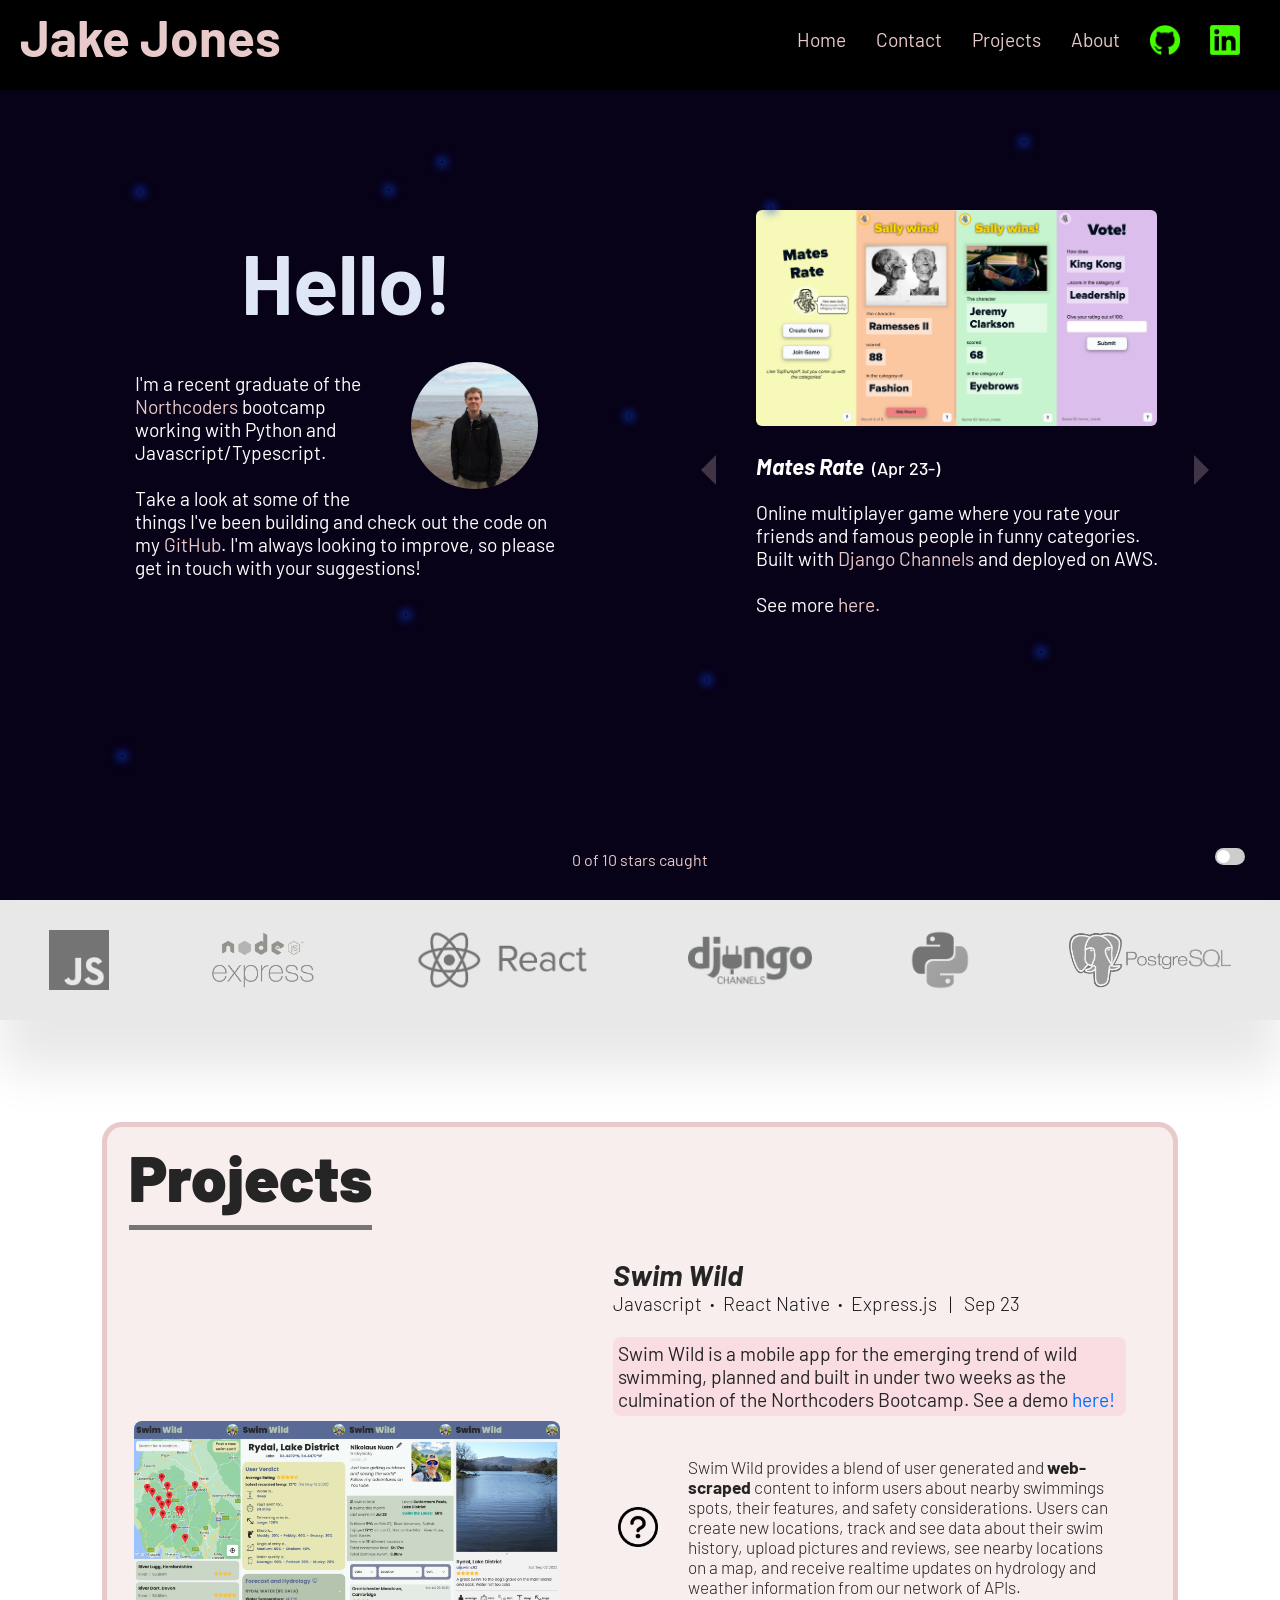
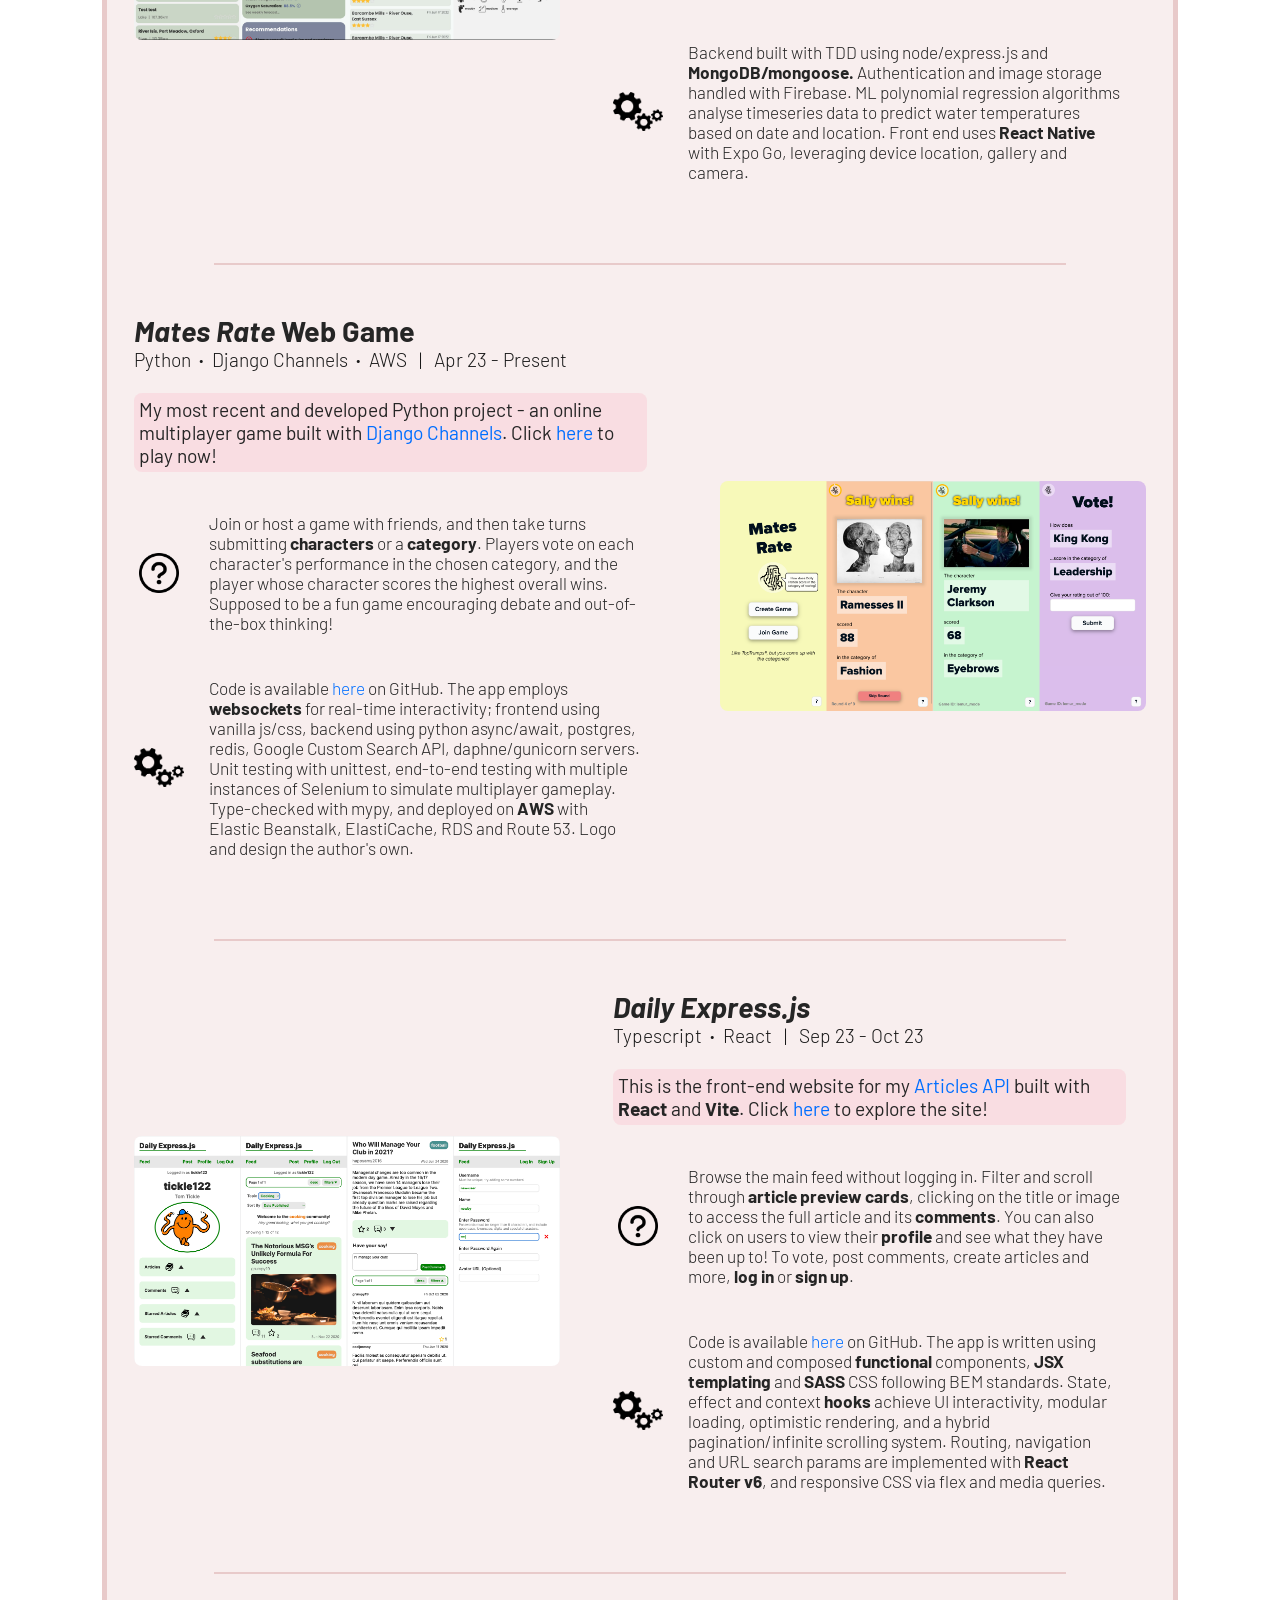
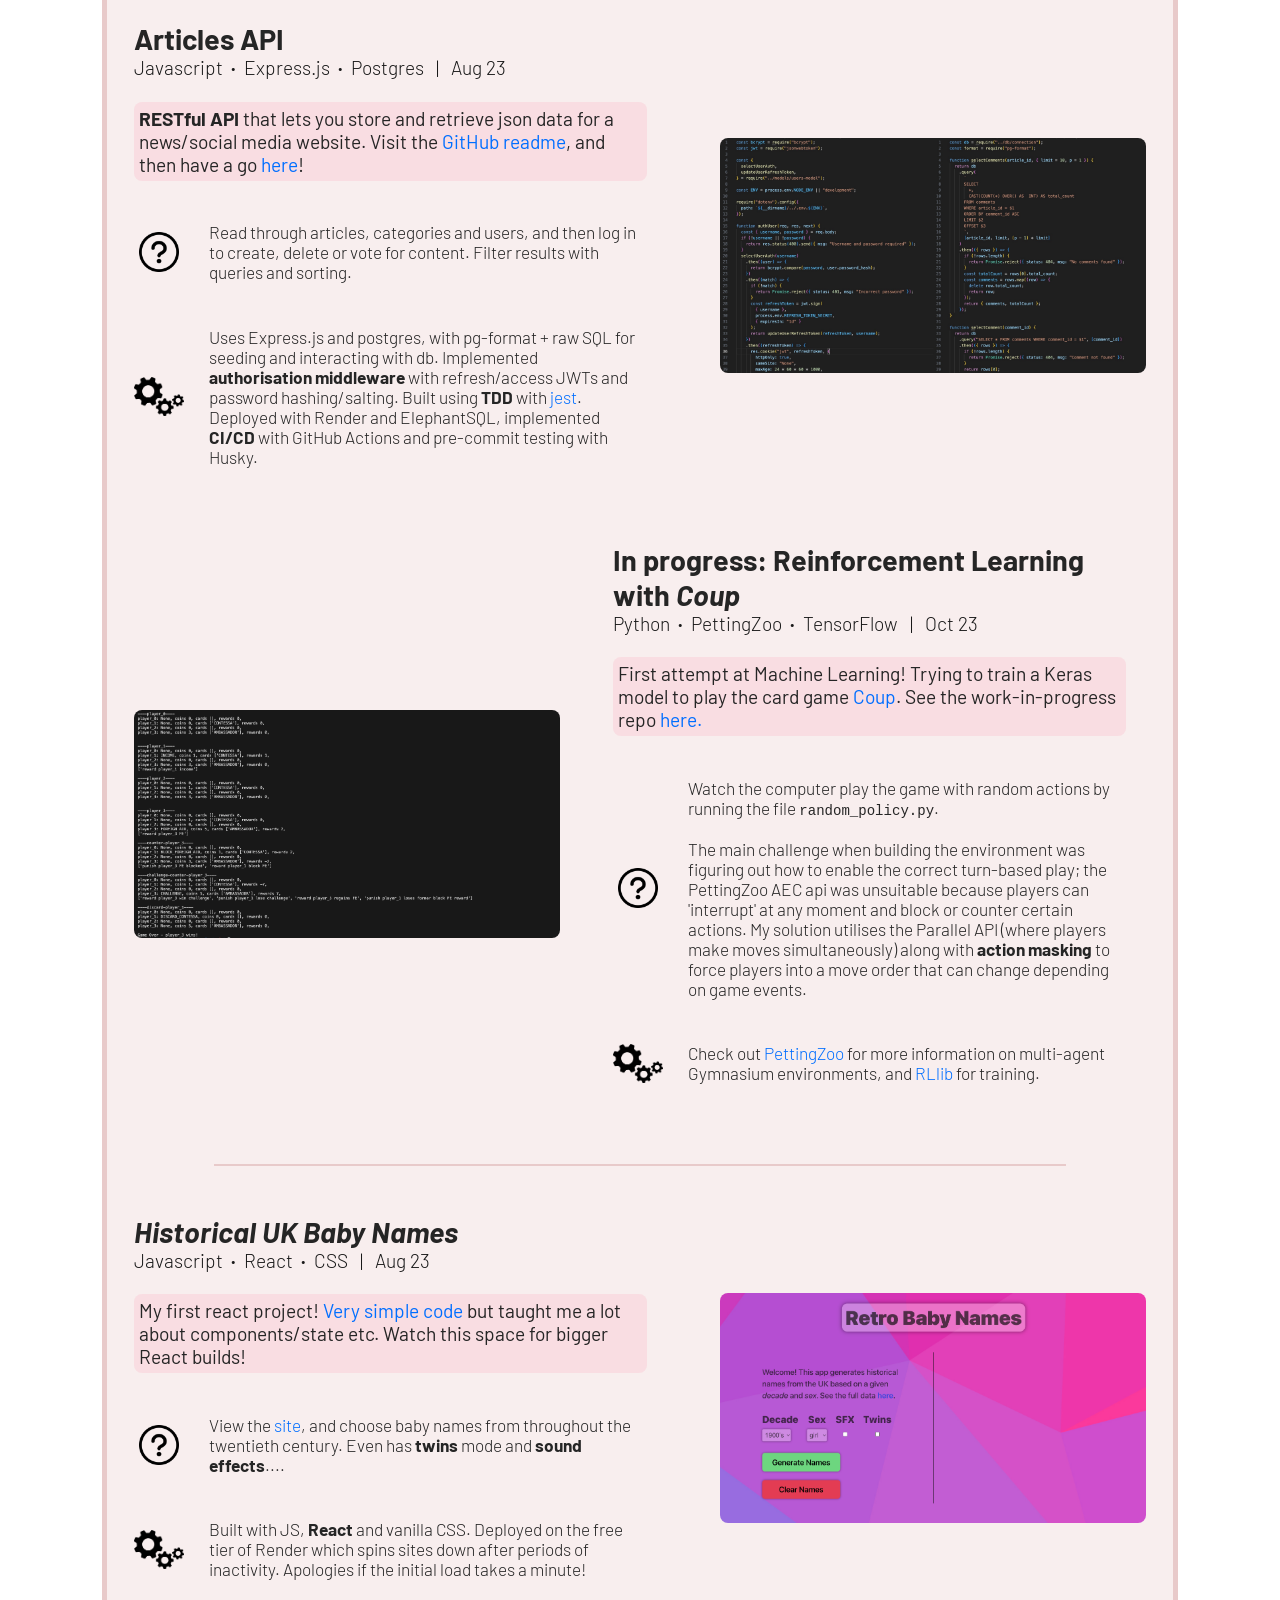
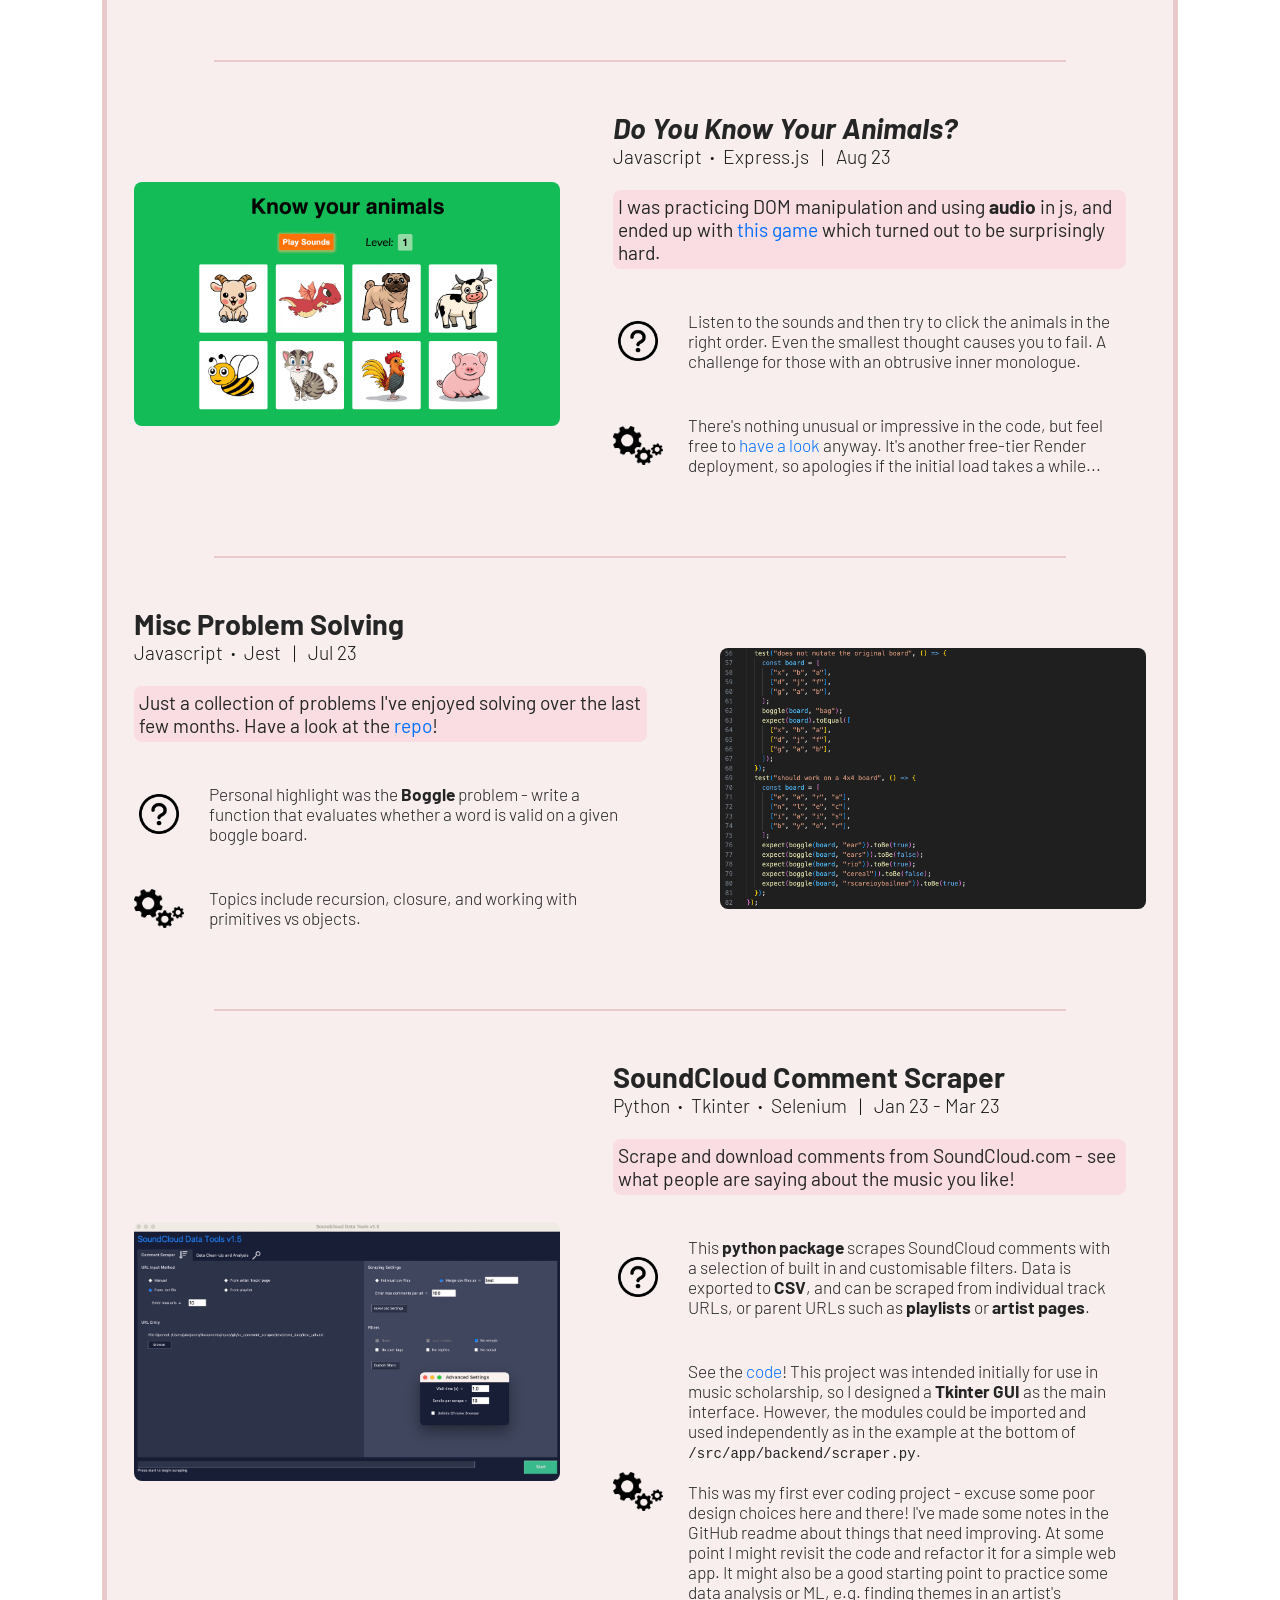
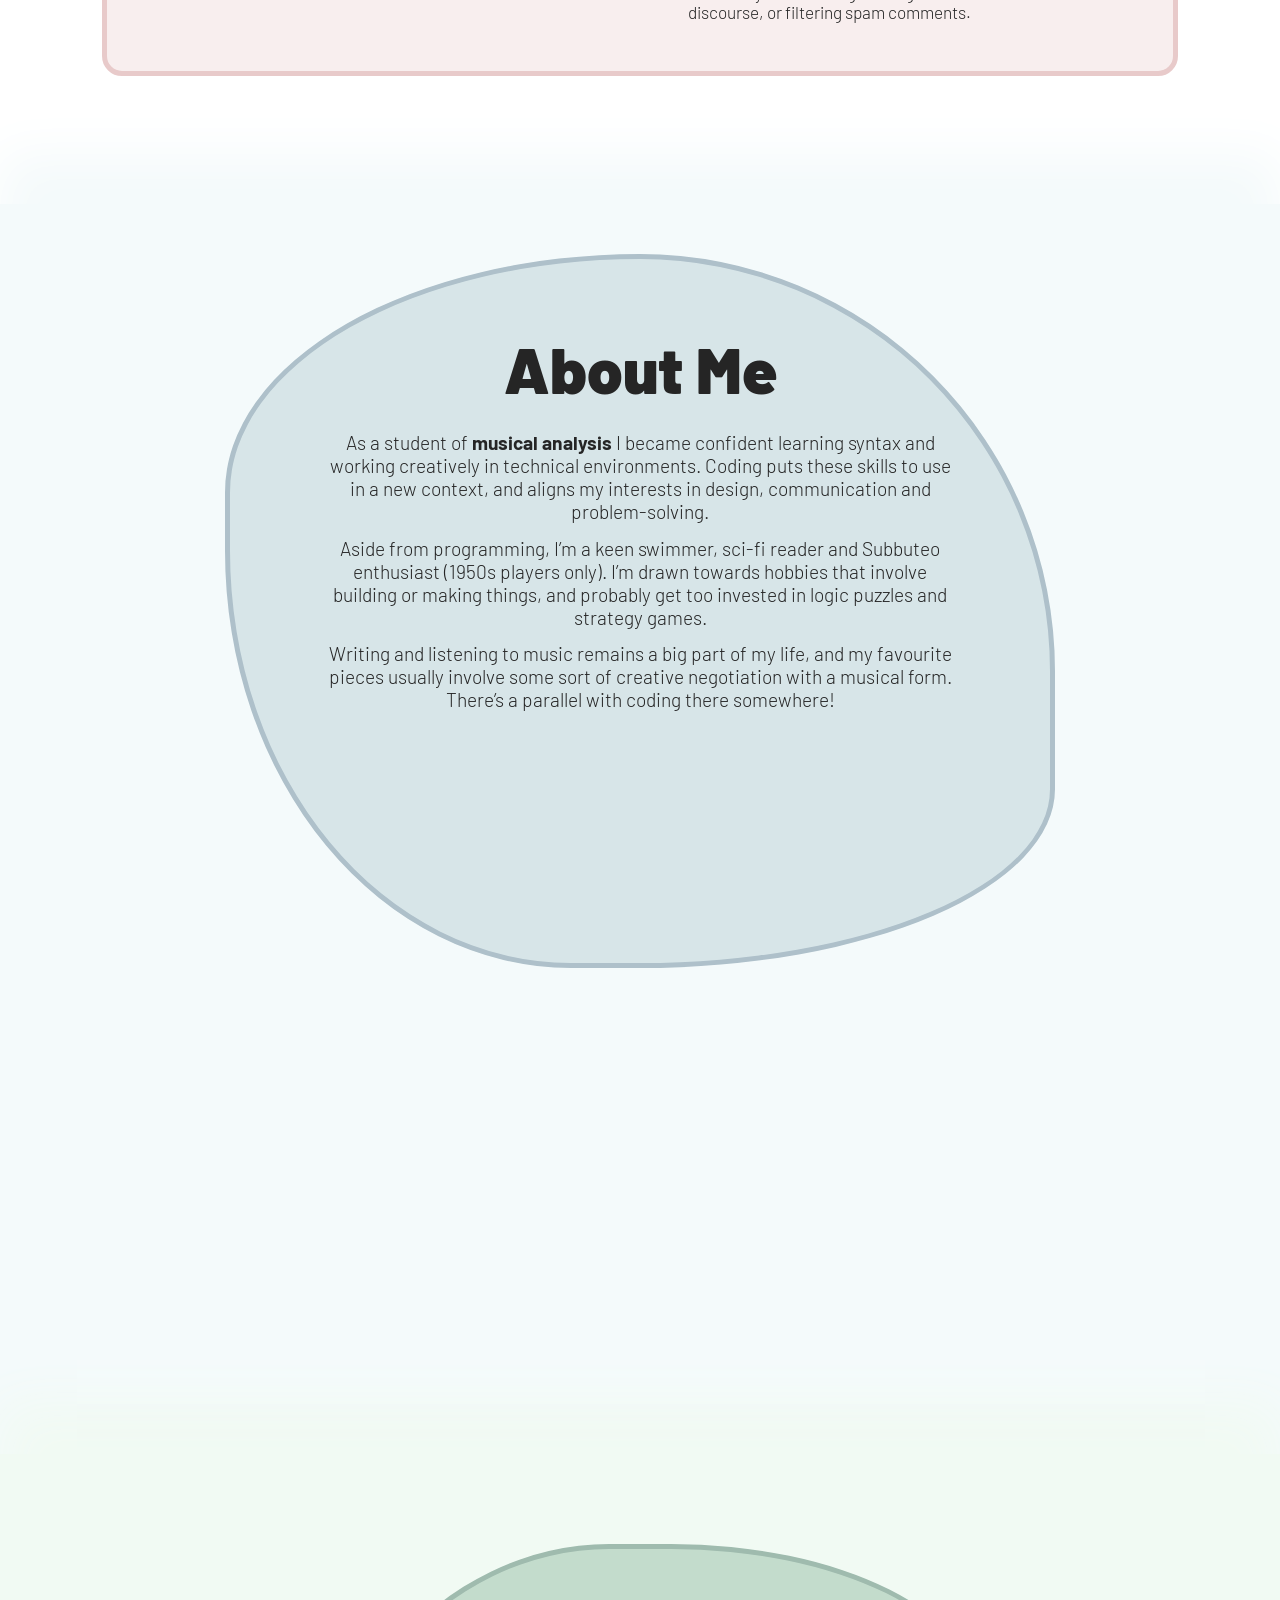
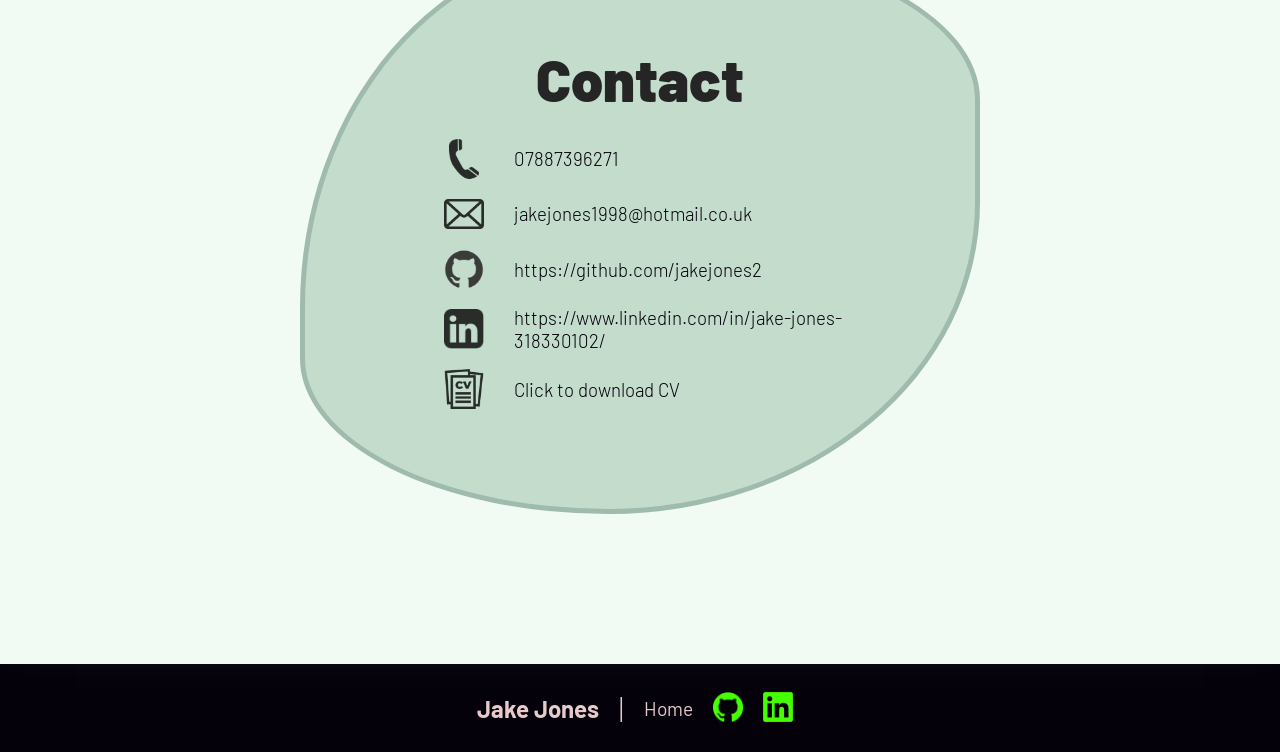
==== index.html @ ae8e79ec "add TDD to swim wild description" ====
<!DOCTYPE html>
    <html lang="en">
    <head>
        <meta charset="UTF-8">
        <meta http-equiv="X-UA-Compatible" content="IE=edge">
        <meta name="viewport" content="width=device-width, initial-scale=1.0">
        <link rel="stylesheet" href="style.css">
        <script src="https://ajax.googleapis.com/ajax/libs/jquery/3.6.4/jquery.min.js" defer></script>
        <script src="./index.js" defer></script>
        <title>Jake Jones Developer</title>
    </head>
    <body id="top">
        <header>
            <h1>Jake Jones</h1>
            <div class="nav">
                <a href='#top' class="nav-button">Home</a>
                <a href='#contact' class="nav-button">Contact</a>
                <a href='#projects' class="nav-button">Projects</a>
                <a href='#about-me' class="nav-button">About</a>
                <a href="https://github.com/jakejones2"><img id='github-link' class="small-logo" src="./media/logos/github.png"></a>
                <a href="https://www.linkedin.com/in/jake-jones-318330102/"><img id='github-link' class="small-logo" src="./media/logos/linkedin.png"></a>
            </div>
        </header>
        <main>
            <div class="star" id="star1"></div>
            <div class="star" id="star2"></div>
            <div class="star" id="star3"></div>
            <div class="star" id="star4"></div>
            <div class="star" id="star5"></div>
            <div class="star" id="star6"></div>
            <div class="star" id="star7"></div>
            <div class="star" id="star8"></div>
            <div class="star" id="star9"></div>
            <div class="star" id="star10"></div>
            <div id="home">
                <section id="mini-bio">
                    <h2 id="welcome">Hello!</h2>
                    <img id="profile-pic" src="./media/pp1.jpeg">
                    <p id="intro">I'm a recent graduate of the <a href="https://northcoders.com/">Northcoders</a> bootcamp working with Python and Javascript/Typescript.<br><br><span class="extra-intro">Take a look at some of the things I've been building and check out the code on my <a href="https://github.com/jakejones2">GitHub</a>. I'm always looking to improve, so please get in touch with your suggestions!</span></p></section>
                <div id="previous"></div>
                <section id="portfolio">
                    <article id='mates-rate-proj-mini' class="project-mini">
                        <img class="project-img-mini" src="./media/matesrate.png">
                        <div class="project-mini-info">
                            <h3 class="project-title-mini"><i>Mates Rate</i><span class="date">&nbsp; (Apr 23-)</span></h3>
                            <p class="project-mini-description">Online multiplayer game where you rate your friends and famous people in funny categories. <span class="extra">Built with <a href="https://channels.readthedocs.io/en/latest/">Django Channels</a> and deployed on AWS.<br><br></span> See more <a href="#mates-rate-proj">here.</a></p> 
                        </div>
                    </article>
                    <article id='swim-wild-proj-mini' class="project-mini">
                        <img class="project-img-mini" src="./media/swim-wild.png">
                        <div class="project-mini-info">
                            <h3 class="project-title-mini"><i>Swim Wild</i><span class="date">&nbsp; (Sep 23)</span></h3>
                            <p class="project-mini-description">Mobile app for tracking and gathering data on user-generated outdoor swimming spots.<span class="extra"> Built with React Native and node/express.js.<br><br></span> See more <a href="#swim-wild-proj">here.</a></p> 
                        </div>
                    </article>
                    <article id='daily-express-proj-mini' class="project-mini">
                        <img class="project-img-mini" src="./media/daily-express.png">
                        <div class="project-mini-info">
                            <h3 class="project-title-mini"><i>Daily Express.js</i><span class="date">&nbsp; (Sep 23)</span></h3>
                            <p class="project-mini-description">News/social media React app - the front end to my <b>Articles API</b>.<span class="extra"> UX features include infinite scrolling, optimistic rendering, url routing.<br><br></span> See more<a href="#daily-express-proj"> here.</a></p> 
                        </div>
                    </article>
                    <article id='articles-api-proj-mini' class="project-mini">
                        <img class="project-img-mini" src="./media/articles-api.jpeg">
                        <div class="project-mini-info">
                            <h3 class="project-title-mini">Articles API <span class="date">&nbsp; (Aug 23)</span></h3>
                            <p class="project-mini-description">RESTful API for a news/social media website built with Express.js. <span class="extra">Features include pagination, querying and custom JWT authentication.<br><br></span> See more <a href="#articles-api-proj">here.</a></p>
                        </div>
                    </article>
                    <article id='sc-scraper-proj-mini' class="project-mini">
                        <img class="project-img-mini" src="./media/sc_scraper.jpeg">
                        <div class="project-mini-info">
                            <h3 class="project-title-mini">SoundCloud Comment Scraper GUI<span class="date">&nbsp; (Dec 23 - March 23)</span></h3></h3>
                            <p class="project-mini-description">Python Tkinter GUI for scraping SoundCloud comments. <span class='extra'><br><br></span> See more <a href="#sc-scraper-proj">here.</a></p>
                        </div>
                    </article>
                </section>
                <div id="next"></div>
            </div>
            <div id="game-text"><span id="stars-caught">0</span> of 10 stars caught <span id="winner">🏆</span>
                <span id="game-hint"><br>Regret not going for the outer ones first?</span>
            </div>
            <label class="switch">
                <input id="stars-off" type="checkbox">
                <span class="slider"></span>
            </label>
            <div id="links-banner">
                <img class="banner-logo del3" src="./media/logos/js.png">
                <img class="banner-logo del4" src="./media/logos/express.png">
                <img class="banner-logo" src="./media/logos/react.png">
                <img class="banner-logo" src="./media/logos/channels.png">
                <img class="banner-logo del2" src="./media/logos/python.png">
                <img class="banner-logo del" src="./media/logos/postgres.png">
            </div>
            <section id="projects">
                <div class="section-container" id="projects-container">
                    <h2 class="section-title" id="projects-title">Projects</h2>
                    <article id="swim-wild-proj" class="project">
                        <img class="project-img" src="./media/swim-wild.png">
                        <div class="project-info" id="swil-wild-proj-info">
                            <h2 class="project-title"><i>Swim Wild</i></h2>
                            <h3 class="project-subtitle">Javascript <b>&nbsp;·&nbsp;</b> React Native <b>&nbsp;·&nbsp;</b> Express.js &nbsp;&nbsp;|&nbsp;&nbsp; Sep 23</h3>
                            <p class="project-para headline">Swim Wild is a mobile app for the emerging trend of wild swimming, planned and built in under two weeks as the culmination of the Northcoders Bootcamp. See a demo <a class='project-anchor' href="https://youtu.be/Ijmxn4ugKPQ">here!</a></p>
                            <div class="project-description">
                                <img src="./media/logos/question.png" class="question-logo">
                                <p class="project-para info">Swim Wild provides a blend of user generated and <b>web-scraped</b> content to inform users about nearby swimmings spots, their features, and safety considerations. Users can create new locations, track and see data about their swim history, upload pictures and reviews, see nearby locations on a map, and receive realtime updates on hydrology and weather information from our network of APIs.</p>
                            </div>
                            <div class="project-tech">
                                <img class="cogs-logo" src="./media/logos/cogs.png">
                                <p class="project-para info">Backend built with TDD using node/express.js and <b>MongoDB/mongoose.</b> Authentication and image storage handled with Firebase. ML polynomial regression algorithms analyse timeseries data to predict water temperatures based on date and location. Front end uses <b>React Native</b> with Expo Go, leveraging device location, gallery and camera.</p>
                            </div>
                        </div>
                    </article>
                    <div class="divider"></div>
                    <article id="mates-rate-proj" class="project">
                        <div class="project-info" id="mates-rate-proj-info">
                            <h2 class="project-title"><i>Mates Rate</i> Web Game</h2>
                            <h3 class="project-subtitle">Python <b>&nbsp;·&nbsp;</b> Django Channels <b>&nbsp;·&nbsp;</b> AWS &nbsp;&nbsp;|&nbsp;&nbsp; Apr 23 - Present</h3>
                            <p class="project-para headline">My most recent and developed Python project - an online multiplayer game built with <a class='project-anchor' href="https://channels.readthedocs.io/en/latest/">Django Channels</a>. Click <a class='project-anchor' href="https://matesrate.net">here</a> to play now!</p>
                            <div class="project-description">
                                <img src="./media/logos/question.png" class="question-logo">
                                <p class="project-para info">Join or host a game with friends, and then take turns submitting <b>characters</b> or a <b>category</b>. Players vote on each character's performance in the chosen category, and the player whose character scores the highest overall wins. Supposed to be a fun game encouraging debate and out-of-the-box thinking!</p>
                            </div>
                            <div class="project-tech">
                                <img class="cogs-logo" src="./media/logos/cogs.png">
                                <p class="project-para info">Code is available <a class='project-anchor' href="https://github.com/jakejones2/mates-rate">here</a> on GitHub. The app employs <b>websockets</b> for real-time interactivity; frontend using vanilla js/css, backend using python async/await, postgres, redis, Google Custom Search API, daphne/gunicorn servers. Unit testing with unittest, end-to-end testing with multiple instances of Selenium to simulate multiplayer gameplay. Type-checked with mypy, and deployed on <b>AWS</b> with Elastic Beanstalk, ElastiCache, RDS and Route 53. Logo and design the author's own.</p>
                            </div>
                        </div>
                        <img class="project-img" src="./media/matesrate.png">
                    </article>
                    <div class="divider"></div>
                    <article id="daily-express-proj" class="project">
                        <img class="project-img" src="./media/daily-express.png">
                        <div class="project-info" id="daily-express-proj-info">
                            <h2 class="project-title"><i>Daily Express.js</i></h2>
                            <h3 class="project-subtitle">Typescript <b>&nbsp;·&nbsp;</b> React &nbsp;&nbsp;|&nbsp;&nbsp; Sep 23 - Oct 23</h3>
                            <p class="project-para headline">This is the front-end website for my <a class="project-anchor" href="#articles-api-proj">Articles API</a> built with <b>React</b> and <b>Vite</b>.</a> Click <a class='project-anchor' href="https://nc-news-68e5d5.netlify.app/">here</a> to explore the site!</p>
                            <div class="project-description">
                                <img src="./media/logos/question.png" class="question-logo">
                                <p class="project-para info">Browse the main feed without logging in. Filter and scroll through <b>article preview cards</b>, clicking on the title or image to access the full article and its <b>comments</b>. You can also click on users to view their <b>profile</b> and see what they have been up to! To vote, post comments, create articles and more, <b>log in</b> or <b>sign up</b>.</p>
                            </div>
                            <div class="project-tech">
                                <img class="cogs-logo" src="./media/logos/cogs.png">
                                <p class="project-para info">Code is available <a class='project-anchor' href="https://github.com/jakejones2/nc-news-app">here</a> on GitHub. The app is written using custom and composed <b>functional</b> components, <b>JSX templating</b> and <b>SASS</b> CSS following BEM standards. State, effect and context <b>hooks</b> achieve UI interactivity, modular loading, optimistic rendering, and a hybrid pagination/infinite scrolling system. Routing, navigation and URL search params are implemented with <b>React Router v6</b>, and responsive CSS via flex and media queries.</p>
                            </div>
                        </div>
                    </article>
                    <div class="divider"></div>
                    <article id="articles-api-proj" class="project">
                        <div class="project-info" id="articles-api-proj-info">
                            <h2 class="project-title">Articles API</h2>
                            <h3 class="project-subtitle">Javascript <b>&nbsp;·&nbsp;</b> Express.js <b>&nbsp;·&nbsp;</b> Postgres &nbsp;&nbsp;|&nbsp;&nbsp; Aug 23 </h3>
                            <p class="project-para headline"><b>RESTful API</b> that lets you store and retrieve json data for a news/social media website. Visit the <a href="https://github.com/jakejones2/articles-api" class="project-anchor">GitHub readme</a>, and then have a go <a href="https://articles-api-zepx.onrender.com/api" class="project-anchor">here</a>!</p>
                            <div class="project-description">
                                <img src="./media/logos/question.png" class="question-logo">
                                <p class="project-para info">Read through articles, categories and users, and then log in to create, delete or vote for content. Filter results with queries and sorting.</p>
                            </div>
                            <div class="project-tech">
                                <img class="cogs-logo" src="./media/logos/cogs.png">
                                <p class="project-para info">Uses Express.js and postgres, with pg-format + raw SQL for seeding and interacting with db. Implemented <b>authorisation middleware</b> with refresh/access JWTs and password hashing/salting. Built using <b>TDD</b> with <a href="https://jestjs.io/docs/" class="project-anchor">jest</a>. Deployed with Render and ElephantSQL, implemented <b>CI/CD</b> with GitHub Actions and pre-commit testing with Husky.</p>
                            </div>
                        </div>
                        <img class="project-img" src="./media/articles-api.jpeg">
                    </article>
                    <article id="coup-proj" class="project">
                        <img class="project-img" src="./media/coup.png">
                        <div class="project-info" id="coup-proj-info">
                            <h2 class="project-title">In progress: Reinforcement Learning with <i>Coup</i></h2>
                            <h3 class="project-subtitle">Python <b>&nbsp;·&nbsp;</b> PettingZoo <b>&nbsp;·&nbsp;</b> TensorFlow &nbsp;&nbsp;|&nbsp;&nbsp; Oct 23 </h3>
                            <p class="project-para headline">First attempt at Machine Learning! Trying to train a Keras model to play the card game <a href="https://www.ultraboardgames.com/coup/game-rules.php" class="project-anchor">Coup</a>. See the work-in-progress repo <a href="https://github.com/jakejones2/coup-RL" class="project-anchor">here.</a></p>
                            <div class="project-description">
                                <img src="./media/logos/question.png" class="question-logo">
                                <p class="project-para info">Watch the computer play the game with random actions by running the file <code>random_policy.py</code>.<br><br> The main challenge when building the environment was figuring out how to enable the correct turn-based play; the PettingZoo AEC api was unsuitable because players can 'interrupt' at any moment and block or counter certain actions. My solution utilises the Parallel API (where players make moves simultaneously) along with <b>action masking</b> to force players into a move order that can change depending on game events.</p>
                            </div>
                            <div class="project-tech">
                                <img class="cogs-logo" src="./media/logos/cogs.png">
                                <p class="project-para info">Check out <a href="https://pettingzoo.farama.org/" class="project-anchor">PettingZoo</a> for more information on multi-agent Gymnasium environments, and <a href="https://docs.ray.io/en/latest/rllib/index.html" class="project-anchor">RLlib</a> for training.</p>
                            </div>
                        </div>
                    </article>
                    <div class="divider"></div>
                    <article id='baby-names-proj' class="project">
                        <div class="project-info" id="baby-names-proj-info">
                            <h2 class="project-title"><i>Historical UK Baby Names</i></h2>
                            <h3 class="project-subtitle">Javascript <b>&nbsp;·&nbsp;</b> React <b>&nbsp;·&nbsp;</b> CSS &nbsp;&nbsp;|&nbsp;&nbsp; Aug 23 </h3>
                            <p class="project-para headline">My first react project! <a href="https://github.com/jakejones2/name-generator" class="project-anchor">Very simple code</a> but taught me a lot about components/state etc. Watch this space for bigger React builds!</p>
                            <div class="project-description">
                                <img src="./media/logos/question.png" class="question-logo">
                                <p class="project-para info">View the <a class='project-anchor' href="https://name-generator-i5r3.onrender.com/">site</a>, and choose baby names from throughout the twentieth century. Even has <b>twins</b> mode and <b>sound effects</b>....</p>
                            </div>
                            <div class="project-tech">
                                <img class="cogs-logo" src="./media/logos/cogs.png">
                                <p class="project-para info">Built with JS, <b>React</b> and vanilla CSS. Deployed on the free tier of Render which spins sites down after periods of inactivity. Apologies if the initial load takes a minute!</p>
                            </div>
                        </div>
                        <img class="project-img" src="./media/name-generator.png">
                    </article>
                    <div class="divider"></div>
                    <article id='animals-proj' class="project">
                        <img class="project-img" src="./media/animals.png">
                        <div class="project-info" id="animals-proj-info">
                            <h2 class="project-title"><i>Do You Know Your Animals?</i></h2>
                            <h3 class="project-subtitle">Javascript <b>&nbsp;·&nbsp;</b> Express.js &nbsp;&nbsp;|&nbsp;&nbsp; Aug 23 </h3>
                            <p class="project-para headline">I was practicing DOM manipulation and using <b>audio</b> in js, and ended up with <a href="https://animal-game.onrender.com/" class="project-anchor">this game</a> which turned out to be surprisingly hard.</p>
                            <div class="project-description">
                                <img src="./media/logos/question.png" class="question-logo">
                                <p class="project-para info">Listen to the sounds and then try to click the animals in the right order. Even the smallest thought causes you to fail. A challenge for those with an obtrusive inner monologue.</p>
                            </div>
                            <div class="project-tech">
                                <img class="cogs-logo" src="./media/logos/cogs.png">
                                <p class="project-para info">There's nothing unusual or impressive in the code, but feel free to <a href="https://github.com/jakejones2/animal-game" class="project-anchor">have a look</a> anyway. It's another free-tier Render deployment, so apologies if the initial load takes a while...</p>
                            </div>
                        </div>
                    </article>
                    <div class="divider"></div>
                    <article id='problem-solving-proj' class="project">
                        <div class="project-info" id="problem-solving-proj-info">
                            <h2 class="project-title">Misc Problem Solving</h2>
                            <h3 class="project-subtitle">Javascript <b>&nbsp;·&nbsp;</b> Jest &nbsp;&nbsp;|&nbsp;&nbsp; Jul 23</h3>
                            <p class="project-para headline">Just a collection of problems I've enjoyed solving over the last few months. Have a look at the <a href="https://github.com/jakejones2/problem-solving" class="project-anchor">repo</a>!</p>
                            <div class="project-description">
                                <img src="./media/logos/question.png" class="question-logo">
                                <p class="project-para info">Personal highlight was the <b>Boggle</b> problem - write a function that evaluates whether a word is valid on a given boggle board.</p>
                            </div>
                            <div class="project-tech">
                                <img class="cogs-logo" src="./media/logos/cogs.png">
                                <p class="project-para info">Topics include recursion, closure, and working with primitives vs objects.</p>
                            </div>
                        </div>
                        <img class="project-img" src="./media/problem-solving.png">
                    </article>
                    <div class="divider"></div>
                    <article id='sc-scraper-proj' class="project">
                        <img class="project-img" src="./media/sc_scraper.jpeg">
                        <div class="project-info" id="sc-scraper-proj-info">
                            <h2 class="project-title">SoundCloud Comment Scraper</h2>
                            <h3 class="project-subtitle">Python <b>&nbsp;·&nbsp;</b> Tkinter <b>&nbsp;·&nbsp;</b> Selenium &nbsp;&nbsp;|&nbsp;&nbsp; Jan 23 - Mar 23 </h3>
                            <p class="project-para headline">Scrape and download comments from SoundCloud.com - see what people are saying about the music you like!</p>
                            <div class="project-description">
                                <img src="./media/logos/question.png" class="question-logo">
                                <p class="project-para info">This <b>python package</b> scrapes SoundCloud comments with a selection of built in and customisable filters. Data is exported to <b>CSV</b>, and can be scraped from individual track URLs, or parent URLs such as <b>playlists</b> or <b>artist pages</b>.</p>
                            </div>
                            <div class="project-tech">
                                <img class="cogs-logo" src="./media/logos/cogs.png">
                                <p class="project-para info">See the <a class='project-anchor' href="https://github.com/jakejones2/sc-comment-scraper">code</a>! This project was intended initially for use in music scholarship, so I designed a <b>Tkinter GUI</b> as the main interface. However, the modules could be imported and used independently as in the example at the bottom of <code>/src/app/backend/scraper.py</code>.<br><br>This was my first ever coding project - excuse some poor design choices here and there! I've made some notes in the GitHub readme about things that need improving. At some point I might revisit the code and refactor it for a simple web app. It might also be a good starting point to practice some data analysis or ML, e.g. finding themes in an artist's discourse, or filtering spam comments.</p>
                            </div>
                        </div>
                    </article>
                </div>
            </section>
            <section id="about-me">
                <div id="blob1">
                    <h2 class="section-title projects-title" id="about-me-title">About Me</h2>
                    <article class="about-me-content">
                        <p class="about-me-para">As a student of <b>musical analysis</b> I became confident learning syntax and working creatively in technical environments. Coding puts these skills to use in a new context, and aligns my interests in design, communication and problem-solving.</p>
                        <p class="about-me-para">Aside from programming, I’m a keen swimmer, sci-fi reader and Subbuteo enthusiast (1950s players only). I’m drawn towards hobbies that involve building or making things, and probably get too invested in logic puzzles and strategy games.</p>
                        <p class="about-me-para">Writing and listening to music remains a big part of my life, and my favourite pieces usually involve some sort of creative negotiation with a musical form. There’s a parallel with coding there somewhere!</p>
                        <iframe id="sound-cloud-player" scrolling="no" frameborder="no" allow="autoplay" src="https://w.soundcloud.com/player/?url=https%3A//api.soundcloud.com/tracks/1363004998&color=%233a4549&auto_play=false&hide_related=true&show_comments=false&show_user=true&show_reposts=false&show_teaser=false"></iframe>
                    </article>
                </div>
            </section>
            <section id="contact">
                <div id="blob2">
                    <h2 class="section-title" id="contact-title">Contact</h2>
                    <ul id="contact-list">
                        <li ><img class="contact-img" id="phone-logo" src="./media/logos/phone.png"><span class="contact">07887396271</span></li>
                        <li ><img class="contact-img" src="./media/logos/email.png"><span class="contact">jakejones1998@hotmail.co.uk</span></li>
                        <li ><img class="contact-img" src="./media/logos/github-black.png"><span class="contact">https://github.com/jakejones2</span></li>
                        <li ><img class="contact-img" src="./media/logos/linkedin-black.png"><span class="contact">https://www.linkedin.com/in/jake-jones-318330102/</span></li>
                        <a class="contact-anchor" target="_blank" href="./Jake Jones CV.pdf"><li ><img class="contact-img" src="./media/logos/cv.png"><span class="contact">Click to download CV</span></li></a>
                    </ul>       
                </div>
            </section>
        </main>
        <footer>
            <div class="nav-bottom">
                <h2 class="footer-header">Jake Jones</h2>
                <p class="vertical-bar">|</p>
                <a href='#top' class="nav-button footer-button">Home</a>
                <a href="https://github.com/jakejones2"><img class="small-logo footer-logo" src="./media/logos/github.png"></a>
                <a href="https://www.linkedin.com/in/jake-jones-318330102/"><img class="small-logo footer-logo" src="./media/logos/linkedin.png"></a>
            </div>
        </footer>
    </body>
    </html>
---- style.css ----
@import url('https://fonts.googleapis.com/css2?family=Barlow:ital,wght@0,100;0,300;0,400;0,600;0,800;0,900;1,200;1,800&display=swap');

:root {
    --pink: rgb(232, 202, 202);
    --light-pink: rgb(248, 238, 238);
    --faint-black: rgba(0, 0, 0, 0.322);
    --background-dark: rgb(8, 2, 24);
    --navy: rgb(4, 1, 10);
    --grey: rgb(218, 216, 216);
    --grey-white: rgb(232, 232, 232);
    --bright-green: rgb(69, 255, 0);
    --orange-white: rgb(251, 246, 238);
    --blue: rgb(0, 110, 255);
  }

/* reset */

html, body {
    margin: 0px;
    padding: 0px;
    box-sizing: border-box;
    font-family: 'Barlow';
    background-color: var(--navy);
    scroll-behavior:smooth;
}

h2{ 
    margin:0px;
}

a{
    text-decoration: none;
}

.example::-webkit-scrollbar {
    display: none;
  }
  
.example {
-ms-overflow-style: none;  /* IE and Edge */
scrollbar-width: none;  /* Firefox */
}

/* header */

h1 {
    margin: 0;
    margin-left: 20px;
    font-weight: 700;
    font-size: 3.2em;
    margin-top: 6px;
    z-index: 2;
}

header {
    display: flex;
    flex-flow: row wrap;
    justify-content:space-between;
    align-items: center;
    align-content: flex-start;
    height: 90px;
    margin: 0px;
    padding: 0px;
    background-color: black;
    position: relative;
    row-gap: 0px;
    color: var(--pink);
    z-index: 2;
}

.nav,
.nav-bottom {
    display: flex;
    flex-direction: row;
    justify-content: flex-start;
    align-items: center;
    margin-right: 10px;
}

.nav-button {
    height: fit-content;
    padding: 0;
    width: fit-content;
    font-family: 'Barlow';
    background-color: transparent;
    border: none;
    margin-top: 0.6em;
    font-size: 1.2em;
    margin-right: 30px;
    color: var(--pink);
}

.nav-button:hover{
    color: var(--blue);
}

.small-logo {
    margin-top: 15px;
    margin-right: 30px;
    width: 30px;
}

.small-logo:hover {
    cursor: pointer;
    filter: invert(100%);
}

@media (max-width: 1000px) {

    header {
        height: 55px;
    }

    @media (max-width:  800px) {
    
        h1 {
        font-size: 2.5em;
        margin-left: 10px;
        margin-top: 2px;
        }
        .nav-button {
            margin-top: 0px;
            font-size: 1em;
            margin-right: 10px;
            margin-left: 10px;
        }
        .small-logo {
            margin-top: 0px;
            margin-right: 10px;
            margin-left: 10px;
            width: 20px;
        }

        .nav {
            flex-flow: row nowrap;
            flex-shrink:inherit;
            overflow: scroll;
            min-width: 0;
            min-height: 0;
        }

        @media (max-width: 350px) {
            h1 {
                font-size: calc(0.5em + 10vw)
            }

            .nav-button {
                font-size: calc(0.2em + 3vw);
                margin-right: 2px;
            }

            .small-logo {
                width: 13px;
                margin-left: 10px;
                margin-right: 0px;
            }
        }
}
}

@media(orientation: portrait) {
    header {
        height: 90px;
    }
}
    
/* stars */

.star {
    position: absolute;
    height: 2px;
    width: 2px;
    border-radius: 50%;
    box-shadow: 0px 0px 10px 3px rgb(10, 64, 227);
    animation: twinkle1 3s infinite;
    z-index: 1;
}

#star1 {
    top: 15vh;
    left: 80vw;
}

#star2 {
    top: 20vh;
    left: 10vw;
}

#star3 {
    top: 22vh;
    left: 30vw;
}

#star4 {
    top: 18vh;
    left: 35vw;
}

#star5 {
    top: 23vh;
    left: 60vw;
}

#star6 {
    top: 45vh;
    left: 50vw;

}

#star7 {
    top: 73vh;
    left: 80vw;
}

#star8 {
    top: 82vh;
    left: 10vw;
}

#star9 {
    top: 69vh;
    left: 31vw;
}

#star10 {
    top: 76vh;
    left: 55vw;
}

#game-text {
    margin: auto;
    text-align: center;
    height: 50px;
    color: var(--pink);
    background-color: var(--background-dark);
}

#winner, 
#game-hint {
    display: none;
}

.switch {
    position: absolute;
    right: 35px;
    bottom: 35px;
    display: block;
    width: 30px;
    height: 17px;
  }
  
  .switch input {
    opacity: 0;
    width: 0;
    height: 0;
  }
  
  .slider {
    position: absolute;
    cursor: pointer;
    top: 0;
    left: 0;
    right: 0;
    bottom: 0;
    border-radius: 17px;
    background-color: #ccc;
    -webkit-transition: .4s;
    transition: .4s;
  }
  
  .slider:before {
    position: absolute;
    content: "";
    height: 13px;
    width: 13px;
    left: 2px;
    bottom: 2px;
    border-radius: 50%;
    background-color: white;
    -webkit-transition: .4s;
    transition: .4s;
  }
  
  input:checked + .slider {
    background-color: var(--blue);
    opacity: 50%;
  }
  
  input:focus + .slider {
    box-shadow: 0 0 1px var(--blue);
  }
  
  input:checked + .slider:before {
    -webkit-transform: translateX(13px);
    -ms-transform: translateX(13px);
    transform: translateX(13px);
  }

@media(orientation: portrait) {
    #game-text,
    #winner, 
    #game-hint,
    .star,
    .slider {
        display: none;
    }
}

/* home */
    
#home {
    display: flex;
    flex-flow: row nowrap;
    justify-content:space-around;
    height: calc(100vh - 140px);
    width: 100vw;
    background-color: var(--background-dark);
    color: white;
    align-items: center;
    gap: 0;
    min-height: 0;
    overflow: hidden;
}

#mini-bio, #portfolio {
    box-sizing: border-box;
    font-size: 1.2em;
}

#mini-bio {
    width: 48vw;
    padding: 5%;
    padding-top: 0px;
    padding-left: 10vw;
}

a {
    color: var(--pink);
}

a:hover {
    color: var(--blue);
}

#welcome {
    font-size: calc(1em + 5vw);
    margin-bottom: 30px;
    color: rgb(251, 254, 166);
    color: rgb(223, 231, 247);
    margin-top: 20px;
    text-align: center;
}

#profile-pic {
    width: 30%;
    float: right;
    border-radius: 50%;
    margin: 20px;
    margin-top: 0px;
}

#previous,
#next {
    width: 0;
    height: 0;
    border-top: 15px solid transparent;
    border-bottom: 15px solid transparent;
    opacity: 25%;
}

#previous:hover {
    border-right-color: var(--blue);
    cursor: pointer;
    opacity: 100%;
}

#previous {
    margin-left: 5%;
    border-right: 15px solid var(--pink);
}

#next {
    border-left: 15px solid var(--pink);
    margin-right: 5%;
    cursor: pointer;
}

#next:hover {
    border-left-color: var(--blue);
    opacity: 100%;
}

#portfolio {
    width: 35vw;
    display: grid;
    grid-template-columns: 100% 100% 100% 100% 100%;
    overflow-y: auto;
    overscroll-behavior-x: contain;
    scroll-snap-type: x mandatory;
}

#intro {
    margin-top: 40px;
    margin-bottom: 20%;
}

.project-mini {
    padding-left: 2vw;
    scroll-snap-align: center;
}

.project-img-mini {
    width: 95%;
    border-radius: 6px;
}

.date {
    font-size: 0.8em;
    font-weight: 500;
}

.project-mini-description{
    margin-bottom: 20%;
}

@media (max-width: 1000px) {

    #home {
        font-size: 0.8em;
        height: calc(100vh - 95px);
    }

    #welcome {
        margin: 20%;
    }

    #intro,
    .project-mini-description {
        margin-bottom: 0;
    }

    #previous,
    #next {
        margin: 1%;
    }

    .project-mini {
        padding-left: 2%;
    }

    #next {
        margin-right: 5%;
    }

}

@media (max-width: 800px) {
    #home {
        font-size: 0.7em;
    }

    #game-text {
        font-size: 0.8em;
    }

    #portfolio,
    #bio {
        max-height: calc(100vh - 95px)
    }

    #welcome {
        font-size: 2em;
        margin-bottom: 3%;
    }

    #intro {
        margin-top: 3%;
    }

    #previous,
    #next {
        border-top: 8px solid transparent;
        border-right: 12px solid var(--pink);
        border-bottom: 8px solid transparent;
        margin: 0px;
    }

    #previous {
        margin-left: 5%;
    }

    #next {
        border-right: 0px;
        border-left: 12px solid var(--pink);
        margin-right: 5%;
    }

    
}

@media(max-width: 400px) {
    #home {
        font-size: 0.6em;
    }
    .project-title-mini {
        margin-bottom: 2%;
    }
    .project-mini-description {
        margin-top: 0;
        margin-bottom: 10%;
    }
}

@media (orientation: portrait) {

    #home {
        flex-flow: row wrap;
        align-items: center;
        justify-content: flex-start;
        gap: 0px;
        font-size: 1em;
        height: calc(100vh - 90px);
    }

    #mini-bio, #portfolio {
        min-width: 0;
        font-size: 1em;
    }
    
    #mini-bio {
        width: 96%;
        padding-bottom: 0;
    }

    #intro {
        margin-bottom: 0;
    }

    #welcome {
        font-size: calc(1em + 5vw);
        margin-bottom: 5%;
        margin-top: 0;
        color: white;
    }

    #portfolio {
        width: 80%;
        margin-bottom: 15vh;
    }

    .project-img-mini {
        max-width: 40vh;
    }

    .extra {
        display: none;
    }

    #previous,
    #next {
        border-top: 8px solid transparent;
        border-right: 12px solid var(--pink);
        border-bottom: 8px solid transparent;
        margin: 5px;
    }

    #previous {
        margin-left: 5%;
    }

    #next {
        border-right: 0px;
        border-left: 12px solid var(--pink);
        margin-right: 5%;
    }

    #game-text {
        font-size: 0.8em;
        margin: 10px;
        margin-top: 0px;
        text-align: left;
        height: 15px;
    }
}

@media (max-width: 330px) {
    .extra-intro {
        display: none;
    }

    #profile-pic {
        width: 80px;
    }

    #next {
        margin-left: 0;
    }

    #previous {
        margin-right: 0;
    }
}

@media (max-height: 700px) {
    #mini-bio {
        padding-bottom: 3%;
    }

    #portfolio {
        margin-bottom: 10vh;
    }
}

/* links banner */

#links-banner {
    background-color: var(--grey-white);
    display: flex;
    flex-flow: row wrap;
    justify-content: space-around;
    align-items: center;
    box-shadow: 0 50px 50px 0 var(--grey-white);
    border: none;
    z-index: 4;
    position: relative;
}

.banner-logo {
    height: 60px;
    opacity: 50%;
    margin-top: 30px;
    margin-bottom: 30px;
}

@media(orientation: portrait) {
    #links-banner {
        box-shadow: none;
    }
}

@media(max-width: 1000px) {
    .banner-logo {
        height: 30px;
        margin-top: 10px;
        margin-right: 20px;
        margin-left: 20px;
        margin-bottom: 10px;
    }
}

@media(max-width: 600px) {
    .del {
        display: none;
    }
}

@media(max-width: 465px) {
    .del2 {
        display: none;
    }
}

@media(max-width: 395px) {
    .del3 {
        display: none;
    }
}

@media(max-width: 326px) {
    .banner-logo {
        height: 20px;
    }
}

/* projects */

.section-title {
    font-size: calc(2em + 2vw);
    font-weight: 900;
    color:rgb(37, 37, 37);
    margin: 0 2%;
    padding: 0;
    padding-top: 1%;
    padding-bottom: 10px;
}

#projects {
    background: white;
    font-size: 1.2em;
    padding: 8%;
    padding-bottom: 10%;
    color: rgb(37, 37, 37);
}

#projects-container {
    background-color: var(--light-pink);
    border-radius: 20px;
    border: solid 5px var(--pink);
}

.project {
    display: flex;
    flex-flow: row nowrap;
    flex-direction: flex-start;
    justify-content: stretch;
    align-items: center;
}

#projects-title {
    text-align: left;
    width: fit-content;
    border-bottom: 5px solid rgb(117, 117, 117);
}

.project-space {
    height: 4vh;
}

#project-title {
    margin: 0px;
    font-size: 2em;
    font-weight: 800;
}

.project-img {
    width: 40%;
    margin: 2.5%;
    box-sizing: border-box;
    border-radius: 8px;
}

.project-info {
    width: 60%;
    margin: 2.5%;
    box-sizing: border-box;
}

.project-subtitle {
    margin-top: 0;
    color: rgb(25, 25, 25);
    font-weight: 300;
    font-size: 1em;
    padding-bottom: 3px;
}

.project-anchor {
    color: var(--blue);
}

.divider {
    width: 80%;
    margin: auto;
    margin-top: 3%;
    margin-bottom: 2%;
    border-bottom: 2px solid var(--pink);
}

.headline {
    padding: 5px;
    border-radius: 8px;
    background-color: rgba(249, 81, 120, 0.105);
    margin-right: 20px;
}

.info {
    font-size: 0.9em;
    padding: 5px;
    font-weight: 300;
    margin-left: 20px;
    margin-right: 20px;
    min-width: 0;
}

.project-tech,
.project-description {
    display: flex;
    flex-flow: row nowrap;
    align-items: center;
    justify-content: flex-start;
}

.question-logo {
    width: 40px;
    padding: 5px;
}

.cogs-logo {
    width: 50px;
}

@media (orientation: portrait) {    

    #projects {
        padding: 0px;
        padding-top: 20px;
        padding-bottom: 50px;
    }

    #projects-container {
        border: none;
        background-color: white;
    }

    .divider {
        margin-top: 7%;
        margin-bottom: 7%;
    }

    .project-para {
        padding: 0;
        margin-left: 2.5%;
        margin-right: 2.5%;
    }

    .info {
        padding-left: 10px;
        padding-right: 10px;
    }

    .question-logo,
    .cogs-logo,
    .project-title,
    .project-subtitle {
        margin-left: 2.5%;
    }

    .project-img, 
    .projext-info {
        width: 95vw;
        font-size: 1em;
    }

    #daily-express-proj,
    #swim-wild-proj,
    #coup-proj,
    #animals-proj,
    #sc-scraper-proj {
        flex-direction: column-reverse;
        justify-content: center;
        align-items: flex-start;
    }

    #intro {
        margin-bottom: 10px;
    }

    .project {
        flex-flow: row wrap;
    }

    .project-info {
        width: 100%;
        font-size: 1rem;
        margin: 0;
    }

    .headline {
        padding-left: 5px;
        padding-right: 5px;
        padding-top: 3px;
        padding-bottom: 3px;
    }

    #projects-title {
        text-align: center;
        margin: auto;
        margin-bottom: 20px;
        padding-bottom: 5px;
    }
}

@media (max-width: 350px) {
    .question-logo {
        width: 25px;
        padding: 2px;
    }

    .cogs-logo {
        width: 30px;
    }

    .project-para {
        margin: 10px;
    }

    code {
        font-size: 0.8em;
    }
}

/* about */

#about-me {
    background-color: rgb(244, 250, 251);
    box-shadow: 0 -50px 50px 0 rgb(244, 250, 251);
    font-size: 1.2em;
    height: 100vh;
    position: relative;
    padding: 2.5%;
    padding-top: 2.5%;
}

iframe {
    margin: 4%;
    width: 470px;
    height: 115px;
    min-width: none;
    filter: hue-rotate(340deg);
}

.contact-anchor {
    color: var(--navy);
}

.contact-anchor:hover {
    cursor: pointer;
}

#about-me-title {
    border: none;
    text-align: center;
}

#blob1 {
    margin: auto;
    margin-top: 10vh;
    padding: 5%;
    width: 61vw;
    border: 5px solid rgb(174, 192, 202);
    max-width: 800px;
    background-color: rgba(54, 109, 127, 0.152);
    border-radius: 60% 60% 60% 50% / 40% 70% 30% 70%; 
}

#blob1:hover {
    animation: blob1 10s ease-in-out infinite;
}

.about-me-content {
    display: block;
    margin: auto;
    text-align: center;
}

.about-me-para {
    color:rgb(37, 37, 37);
    text-align: center;
    margin: 2% 4%;
    font-weight: 300;
}

@media (max-width: 1500px) {
    #about-me {
        padding-bottom: 300px;
        padding-top: 50px;
    }

    #blob1 {
        margin-top: 0;
        width: 54vw;
        left: 40vw;
        height: fit-content;
        padding: 5vw;
        left: 30%;
        top: 7%;
    }
}

@media (max-width: 1200px) {

    #blob1 {
        padding-left: 10vw;
        padding-right: 10vw;
        left: 25vw;
        font-size: 0.8em;
        margin-right: 0;
    }

    iframe {
        width: 50vh;
        max-width: 500px;
    }
}

@media (max-width: 850px) {

    .about-me-content {
        font-size: 0.8em;
    }

    #blob1 {
        height: fit-content;
    }
}

@media (orientation: portrait) {

    #about-me {
        display: flex;
        flex-flow: column nowrap;
        justify-content: flex-start;
        height: 98vh;
        padding: 0;
        padding-top: 2vh;
        padding-bottom: 10vh;
    }

    #blob1 {
        width: 100vw;
        box-sizing: border-box;
        padding: 7vh;
        padding-bottom: 10vh;
        position: static;
        display: block;
        padding: 0;
        margin: 0;
        background-color: transparent;
        border: none;
    }

    iframe {
        height: 115px;
        width: 95vw;
        margin: 0;
        margin-top: 10px;
    }

    #about-me-title {
        width: fit-content;
        border-bottom: 5px solid rgb(117, 117, 117);
        padding-bottom: 10px;
        text-align: center;
        margin: auto;
        margin-bottom: 30px;
    }

    .about-me-para {
        margin: 10px 10px;
        margin-bottom: 20px;
        font-size: 12pt;
    }
}

/* contact */

#contact {
    background: rgb(241, 250, 243);
    box-shadow: 0 -50px 50px 0 rgb(241, 250, 243);
    color: var(--navy);
    height: 80vh;
    padding-top: 10vh;
    z-index: 10;
    position: relative
}

#contact-list {
    list-style: none;
    padding-left: 0;
    margin: auto;
    width: fit-content;
}

li {
    display: flex;
    flex-flow: row nowrap;
    align-items: center;
    justify-content: flex-start;
    overflow: wrap;
}

.contact {
    min-width: 0px;
    min-height: 0px;
    overflow: scroll;
    margin-right: 5%;
    font-size: 14pt;
    font-weight: 300;
}

.contact-img {
    max-width: 40px;
    max-height: 40px;
    margin-right: 30px;
    margin-bottom: 10px;
    margin-top: 10px;
    margin-left: 10%;
    opacity: 80%;
}

#contact-title {
    padding-bottom: 3%;
    text-align: center;
    border: none
}

#blob2 {
    box-sizing: border-box;
    display: block;
    margin: auto;
    padding: 10vh;
    max-width: 100vw;
    position: relative;
    width: fit-content;
    height: fit-content;
    background-color: #327f523e;
    border-radius: 50% 50% 60% 50% / 70% 30% 60% 30%;
    border: 5px solid rgb(159, 187, 174);
}

#blob2:hover {
    animation: blob2 10s ease-in-out infinite;
}

#phone-logo {
    padding-right: 5px;
    padding-left: 5px;
}

@media (max-width: 500px) {

    #blob2 {
        padding-left: 5%;
        padding-right: 5%;
    }

    #phone-logo {
        padding-right: 3px;
        padding-left: 3px;
    }

    .contact-img {
        margin-left: 5%;
        margin-right: 5%;
        max-width: 22px;
        max-height: 22px;
    }

    .contact {
        font-size: 12pt;
    }
}

@media (max-width: 330px) {

    .contact-img {
        max-width: 20px;
        max-height: 20px;
        margin-right: 5%;
    }
    .contact {
        font-size: 0.8em;
    }
}

/* footer */

.nav-bottom {
    height: 10vh;
    justify-content: center;
    flex-flow: row wrap;
}

.footer-button,
.footer-logo {
    margin: 10px;
}

.footer-header {
    color: var(--pink);
    margin: 10px;
}

.vertical-bar {
    color: var(--pink);
    font-size: 1.8em;
    font-weight: 300;
    margin: 10px;
}

@media (max-width: 330px) {

    .footer-header {
        font-size: 1em;
        margin: 5px;
    }

    .footer-button,
    .footer-logo {
        margin: 5px;
        margin: 5px;
    }

    .vertical-bar {
        margin: 5px;
    }
}

@keyframes blob2 {
    0% {
        border-radius: 50% 50% 60% 50% / 70% 30% 60% 30%;
    }
    25% {
        border-radius: 50% 60% 50% 40% / 60% 40% 30% 60%;

    }
    50% {
        border-radius: 40% 60% 50% 50% / 30% 70% 50% 60%;
    }
    75% {
        border-radius: 40% 60% 50% 50% / 30% 60% 50% 60%;
    }
    100% {
        border-radius: 50% 50% 60% 50% / 70% 30% 60% 30%;
    }
}

@keyframes blob1 {
    0% {
        border-radius: 60% 60% 60% 50% / 40% 70% 30% 70%;
    }
    25% {
        border-radius: 50% 60% 60% 70% / 40% 60% 40% 60%;
    }
    50% {
        border-radius: 40% 60% 50% 50% / 50% 30% 50% 40%;
    }
    75% {
        border-radius: 60% 60% 50% 50% / 30% 75% 60% 50%;
    }
    100% {
        border-radius: 60% 60% 60% 50% / 40% 70% 30% 70%;
    }
}

@keyframes twinkle1 {
    0% {
        background-color: rgb(104, 162, 255);
    }
    50% {
        background-color: rgb(188, 203, 126);
    }
    100% {
        background-color: rgb(104, 162, 255);
    }
}
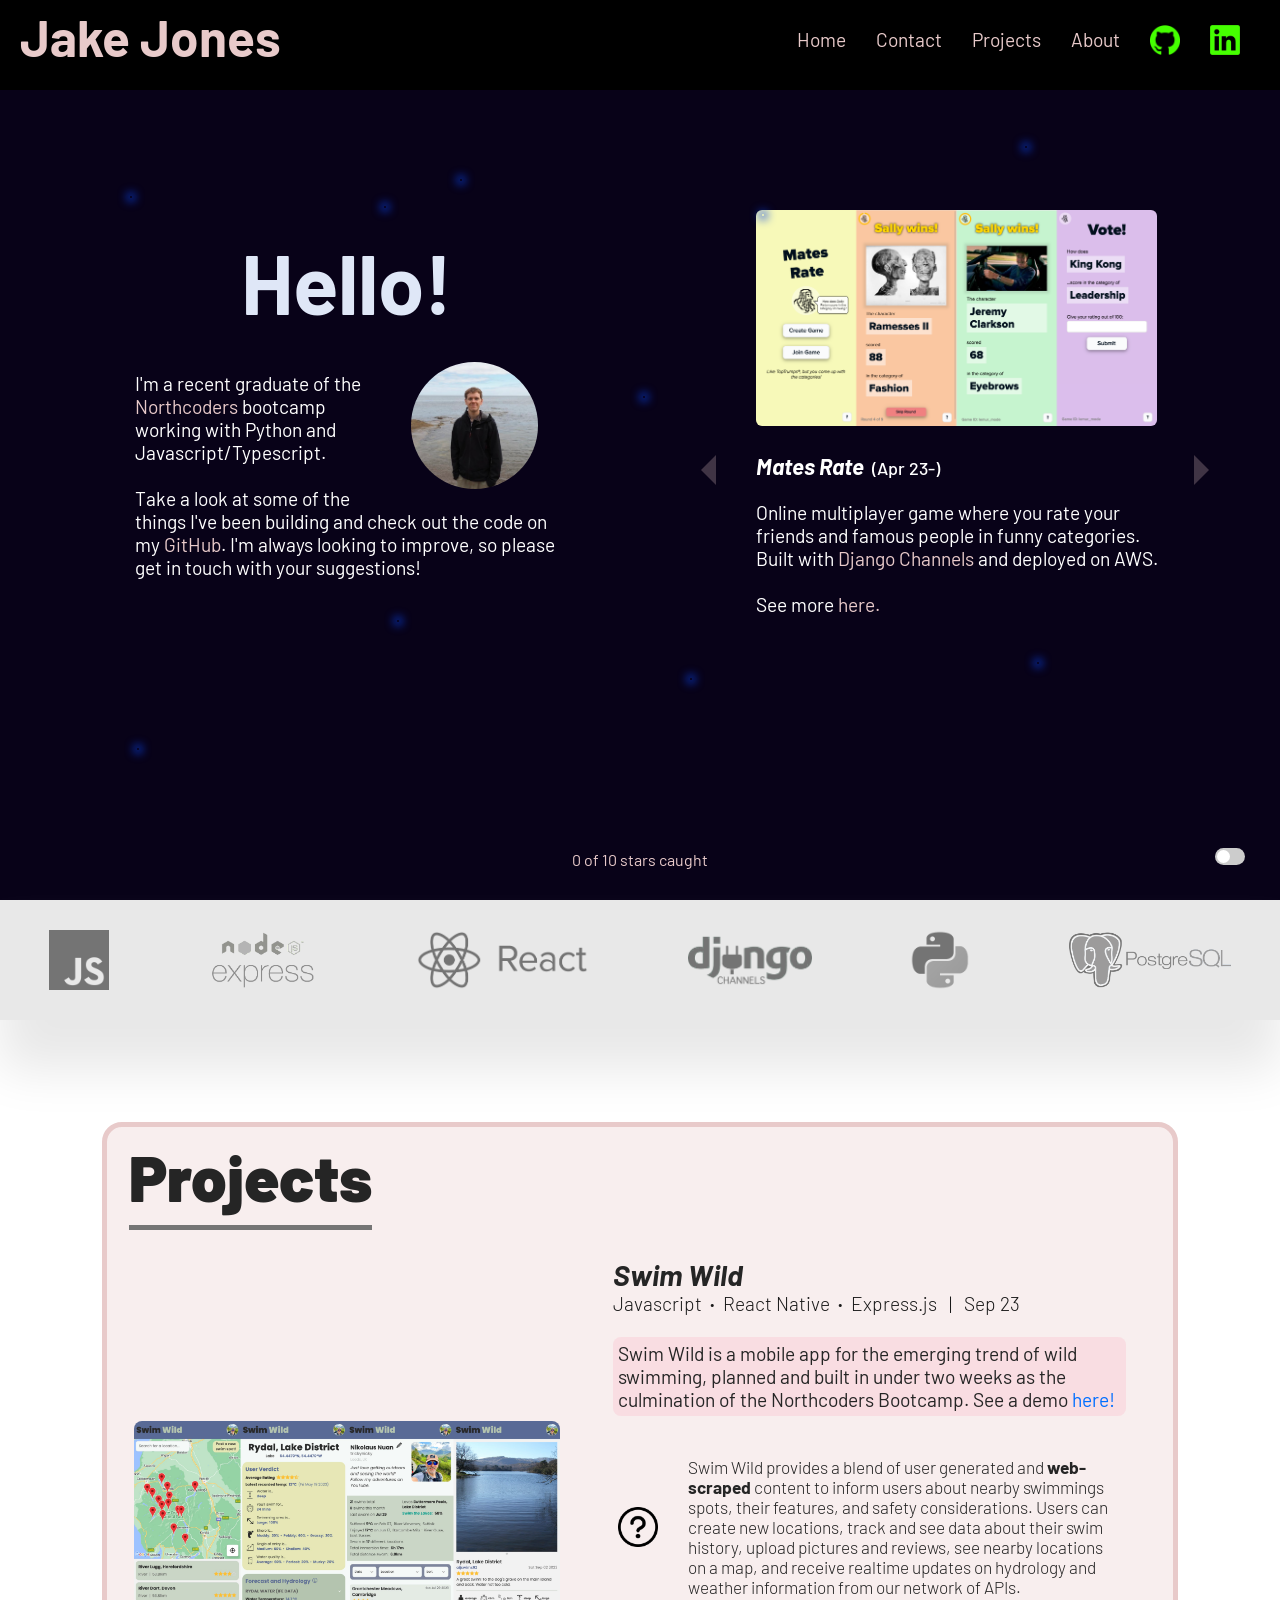
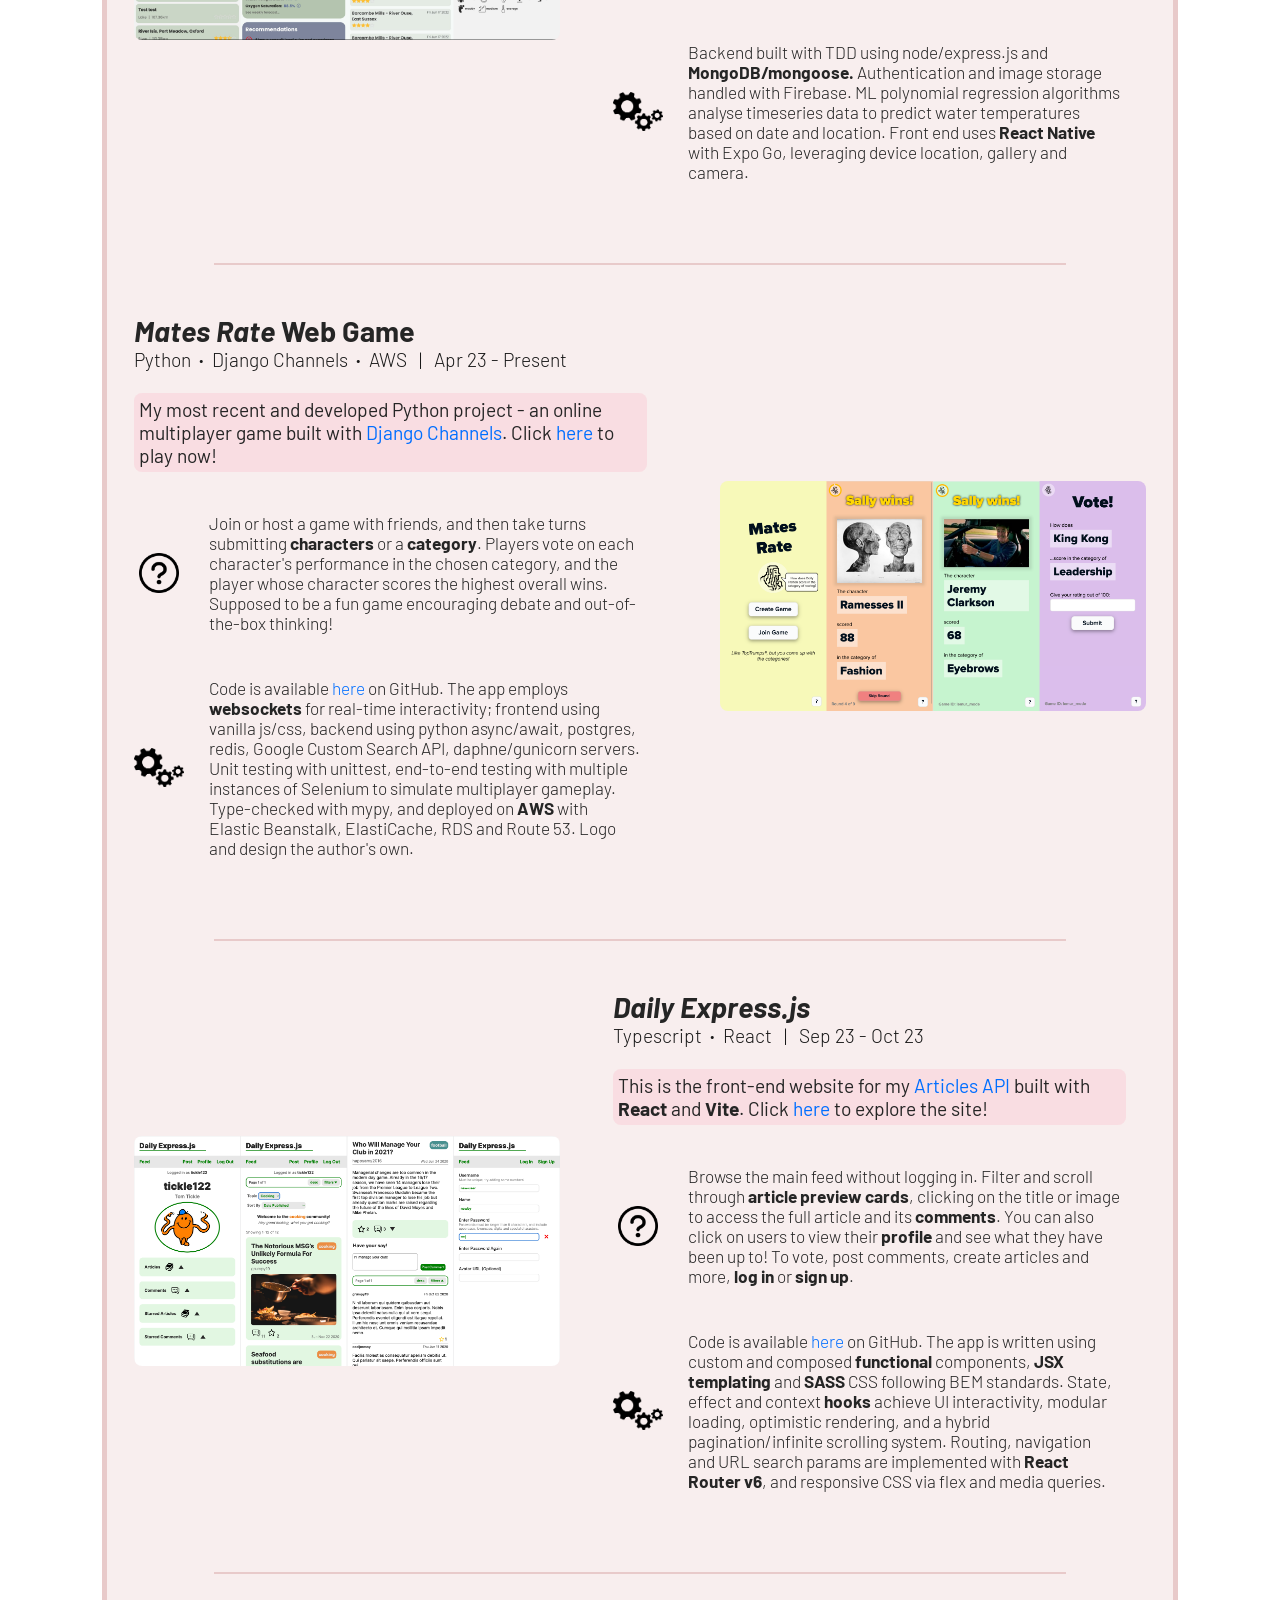
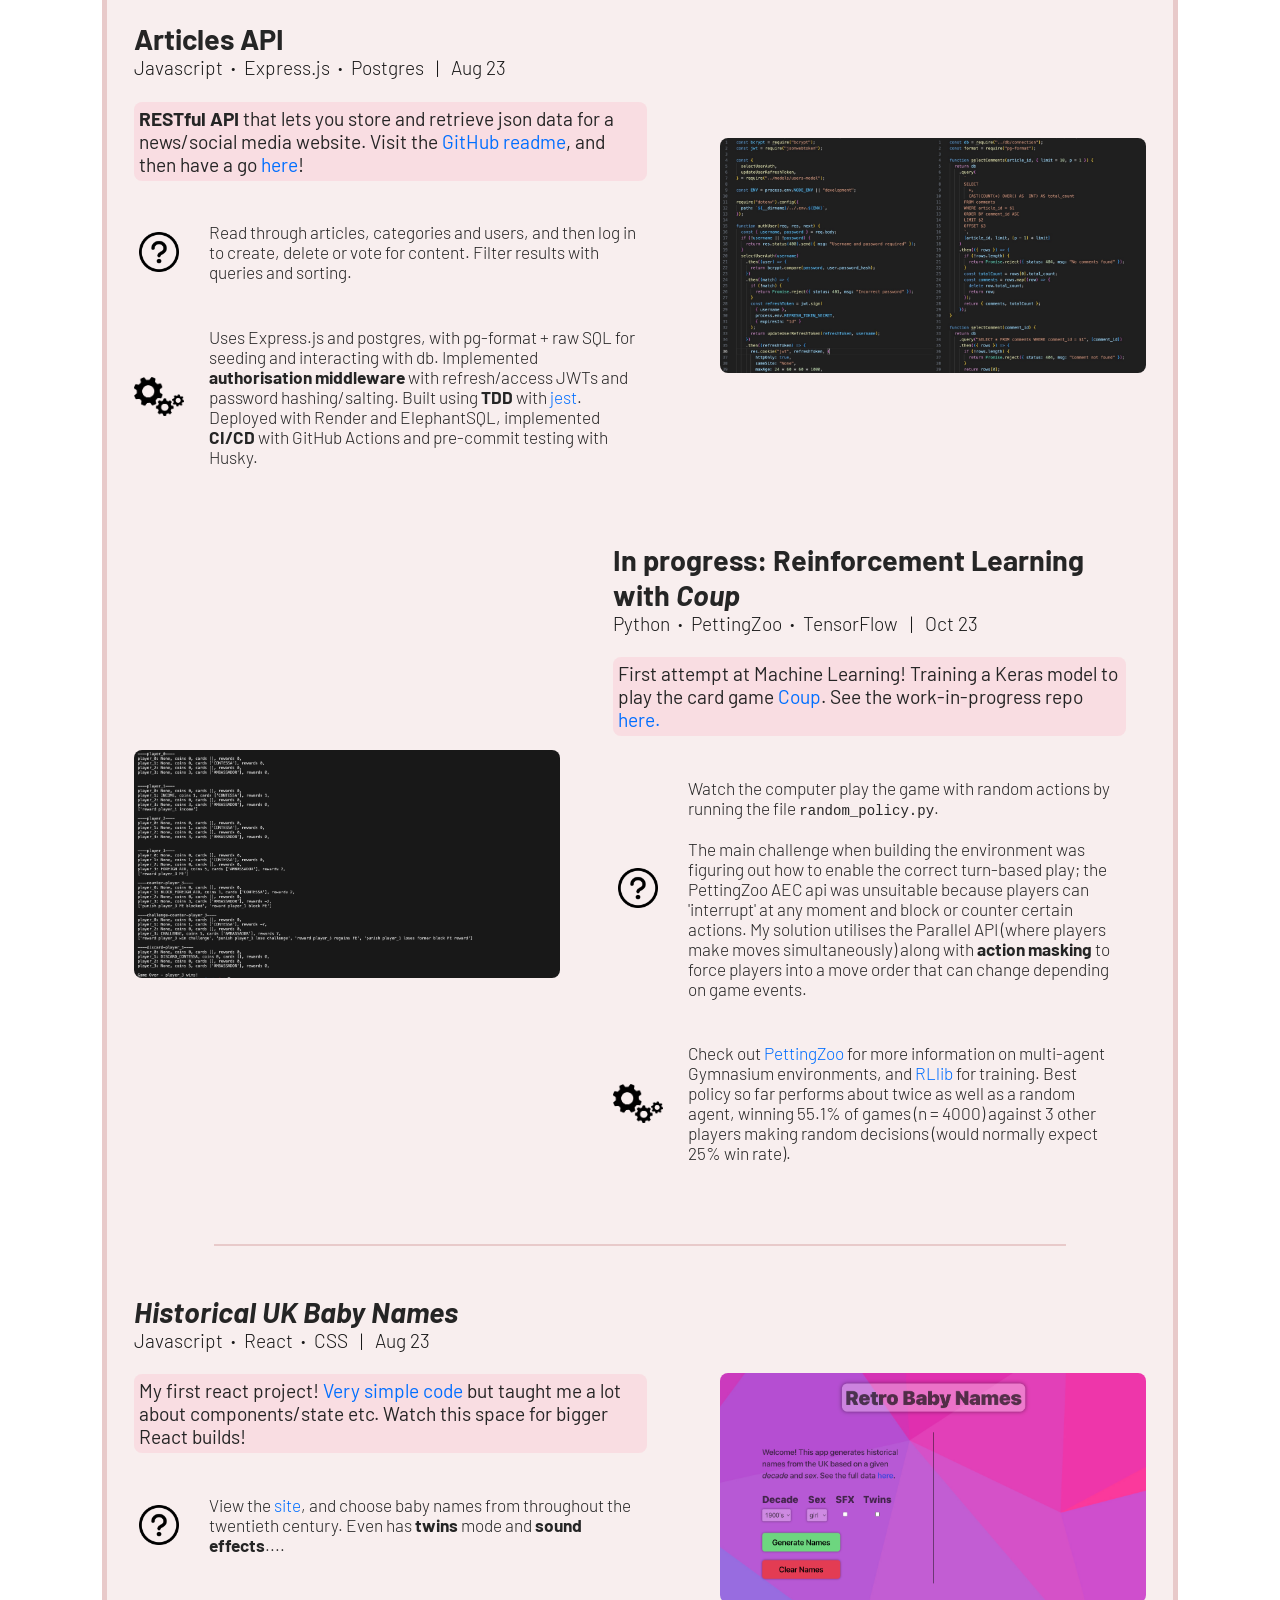
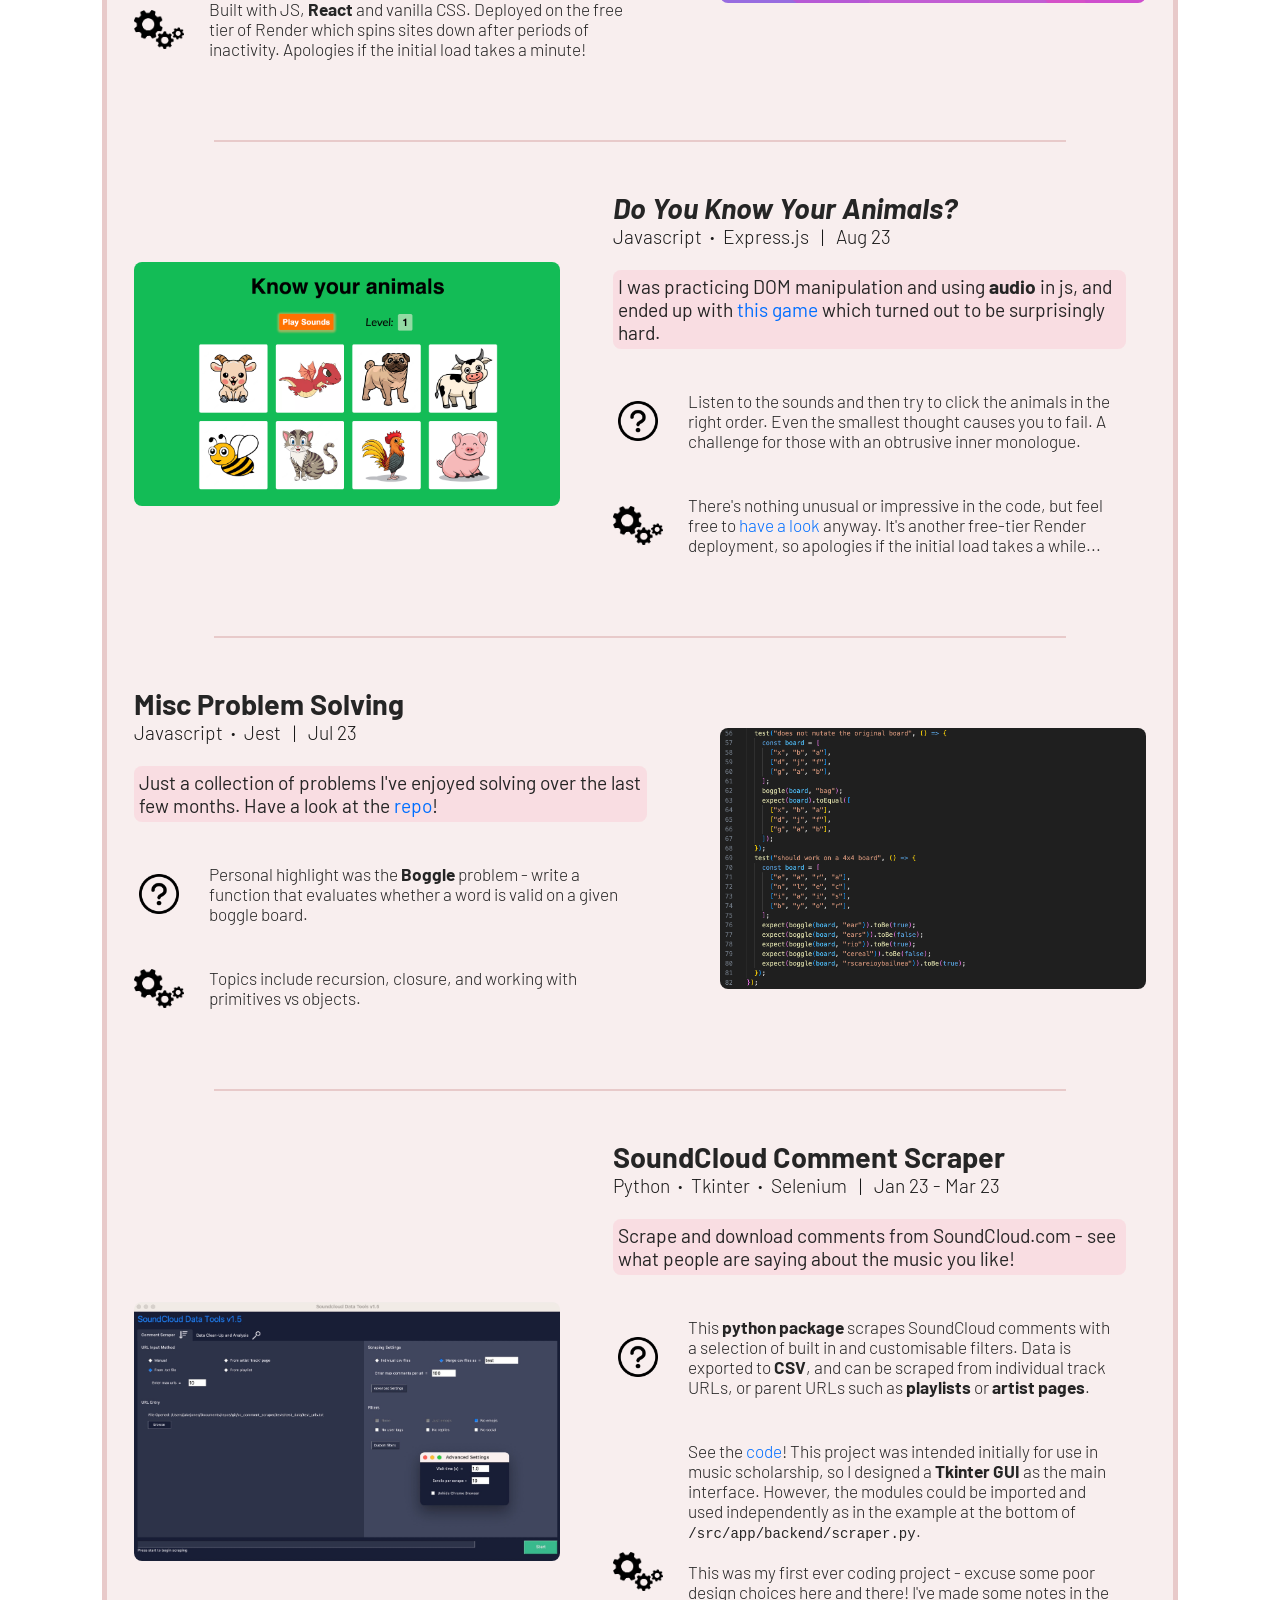
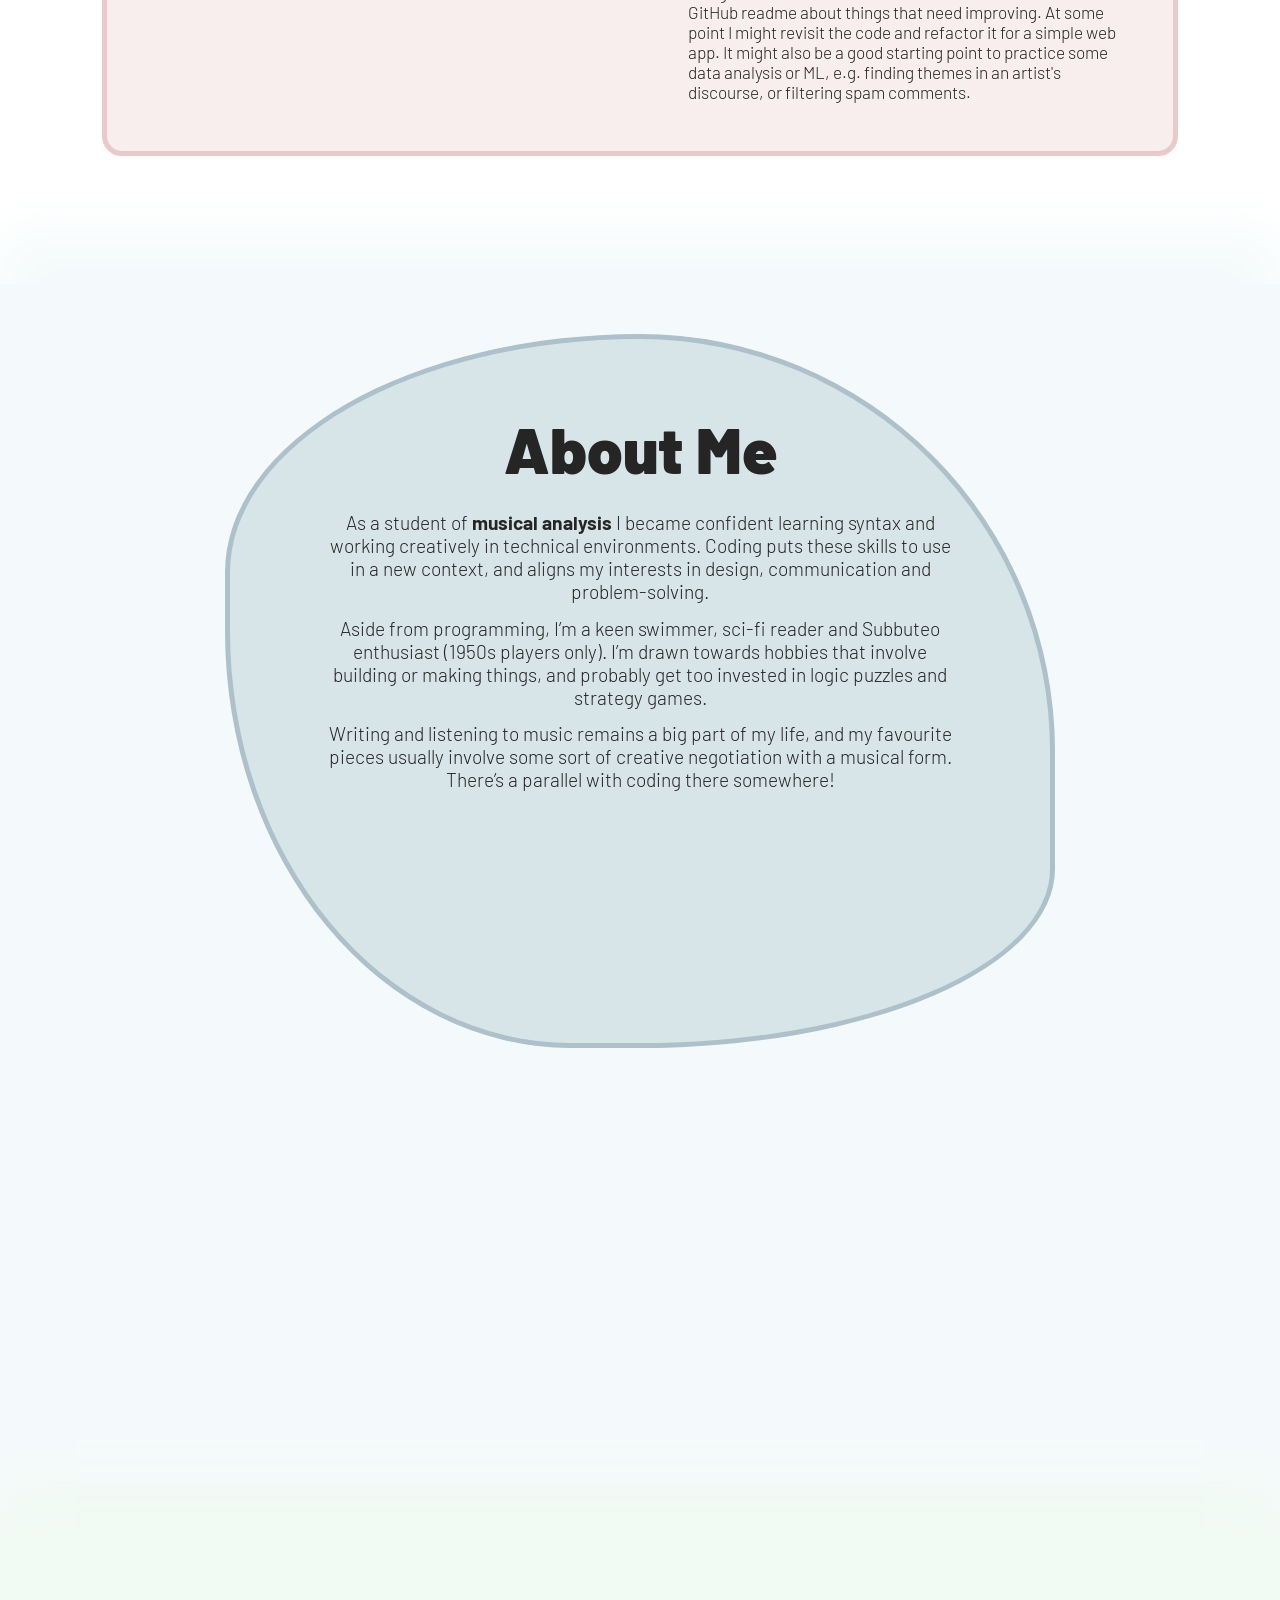
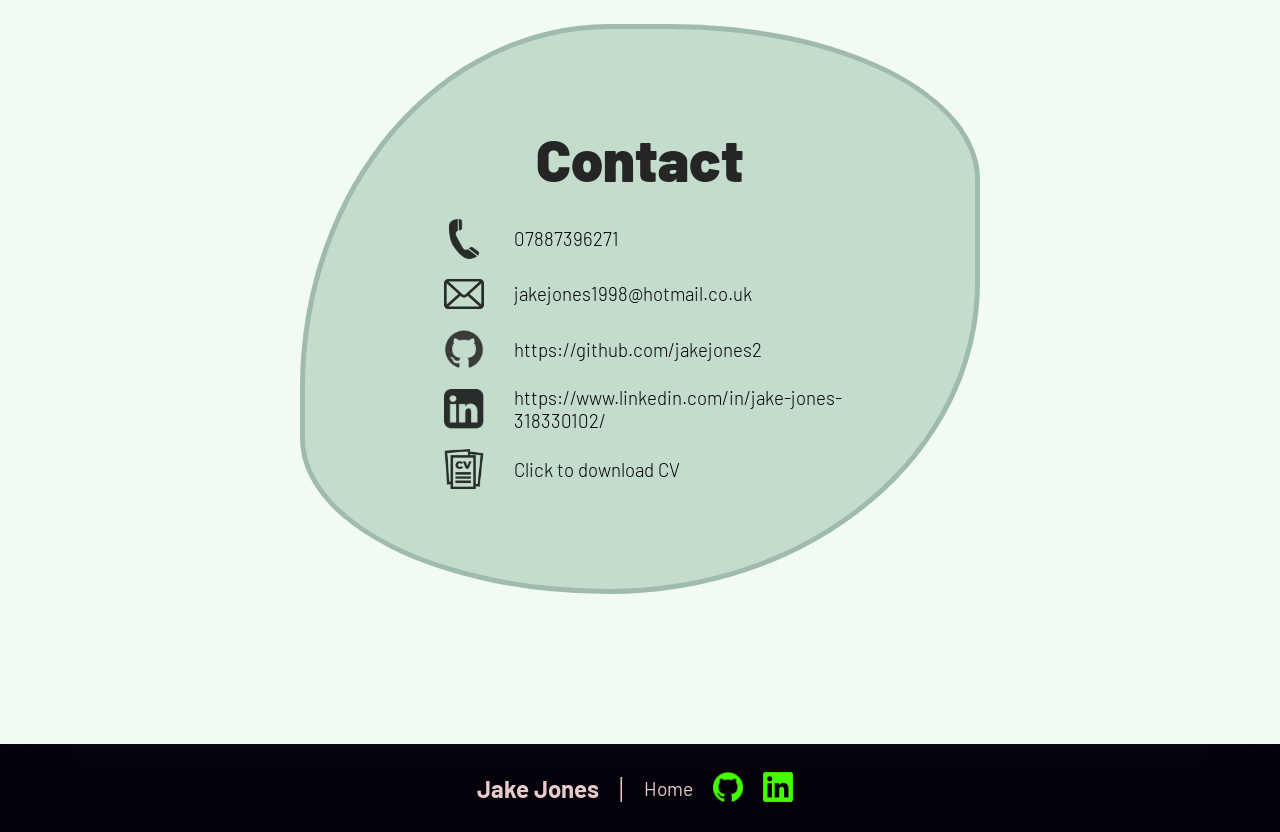
==== commit dbde8091: "update coup text" ====
--- a/index.html
+++ b/index.html
@@ -167,14 +167,14 @@
                         <div class="project-info" id="coup-proj-info">
                             <h2 class="project-title">In progress: Reinforcement Learning with <i>Coup</i></h2>
                             <h3 class="project-subtitle">Python <b>&nbsp;·&nbsp;</b> PettingZoo <b>&nbsp;·&nbsp;</b> TensorFlow &nbsp;&nbsp;|&nbsp;&nbsp; Oct 23 </h3>
-                            <p class="project-para headline">First attempt at Machine Learning! Trying to train a Keras model to play the card game <a href="https://www.ultraboardgames.com/coup/game-rules.php" class="project-anchor">Coup</a>. See the work-in-progress repo <a href="https://github.com/jakejones2/coup-RL" class="project-anchor">here.</a></p>
+                            <p class="project-para headline">First attempt at Machine Learning! Training a Keras model to play the card game <a href="https://www.ultraboardgames.com/coup/game-rules.php" class="project-anchor">Coup</a>. See the work-in-progress repo <a href="https://github.com/jakejones2/coup-RL" class="project-anchor">here.</a></p>
                             <div class="project-description">
                                 <img src="./media/logos/question.png" class="question-logo">
                                 <p class="project-para info">Watch the computer play the game with random actions by running the file <code>random_policy.py</code>.<br><br> The main challenge when building the environment was figuring out how to enable the correct turn-based play; the PettingZoo AEC api was unsuitable because players can 'interrupt' at any moment and block or counter certain actions. My solution utilises the Parallel API (where players make moves simultaneously) along with <b>action masking</b> to force players into a move order that can change depending on game events.</p>
                             </div>
                             <div class="project-tech">
                                 <img class="cogs-logo" src="./media/logos/cogs.png">
-                                <p class="project-para info">Check out <a href="https://pettingzoo.farama.org/" class="project-anchor">PettingZoo</a> for more information on multi-agent Gymnasium environments, and <a href="https://docs.ray.io/en/latest/rllib/index.html" class="project-anchor">RLlib</a> for training.</p>
+                                <p class="project-para info">Check out <a href="https://pettingzoo.farama.org/" class="project-anchor">PettingZoo</a> for more information on multi-agent Gymnasium environments, and <a href="https://docs.ray.io/en/latest/rllib/index.html" class="project-anchor">RLlib</a> for training. Best policy so far performs about twice as well as a random agent, winning 55.1% of games (n = 4000) against 3 other players making random decisions (would normally expect 25% win rate).</p>
                             </div>
                         </div>
                     </article>
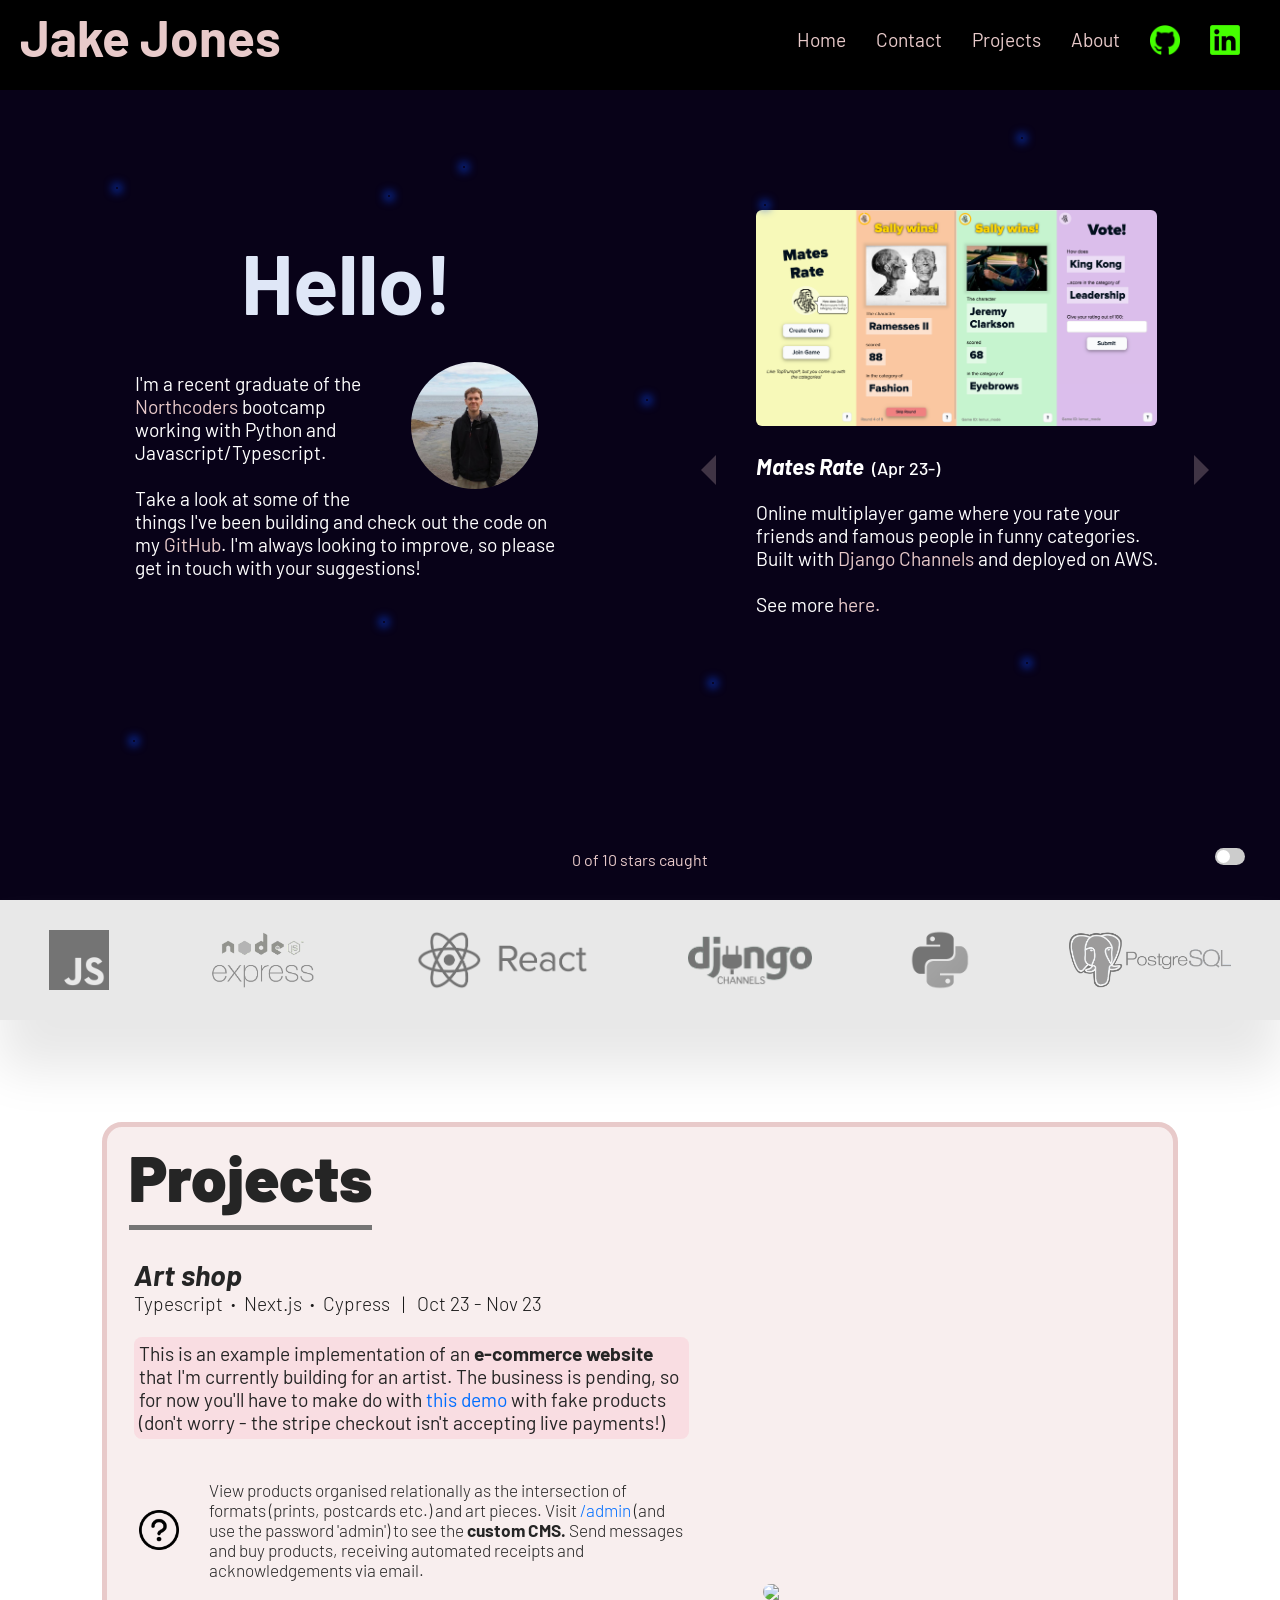
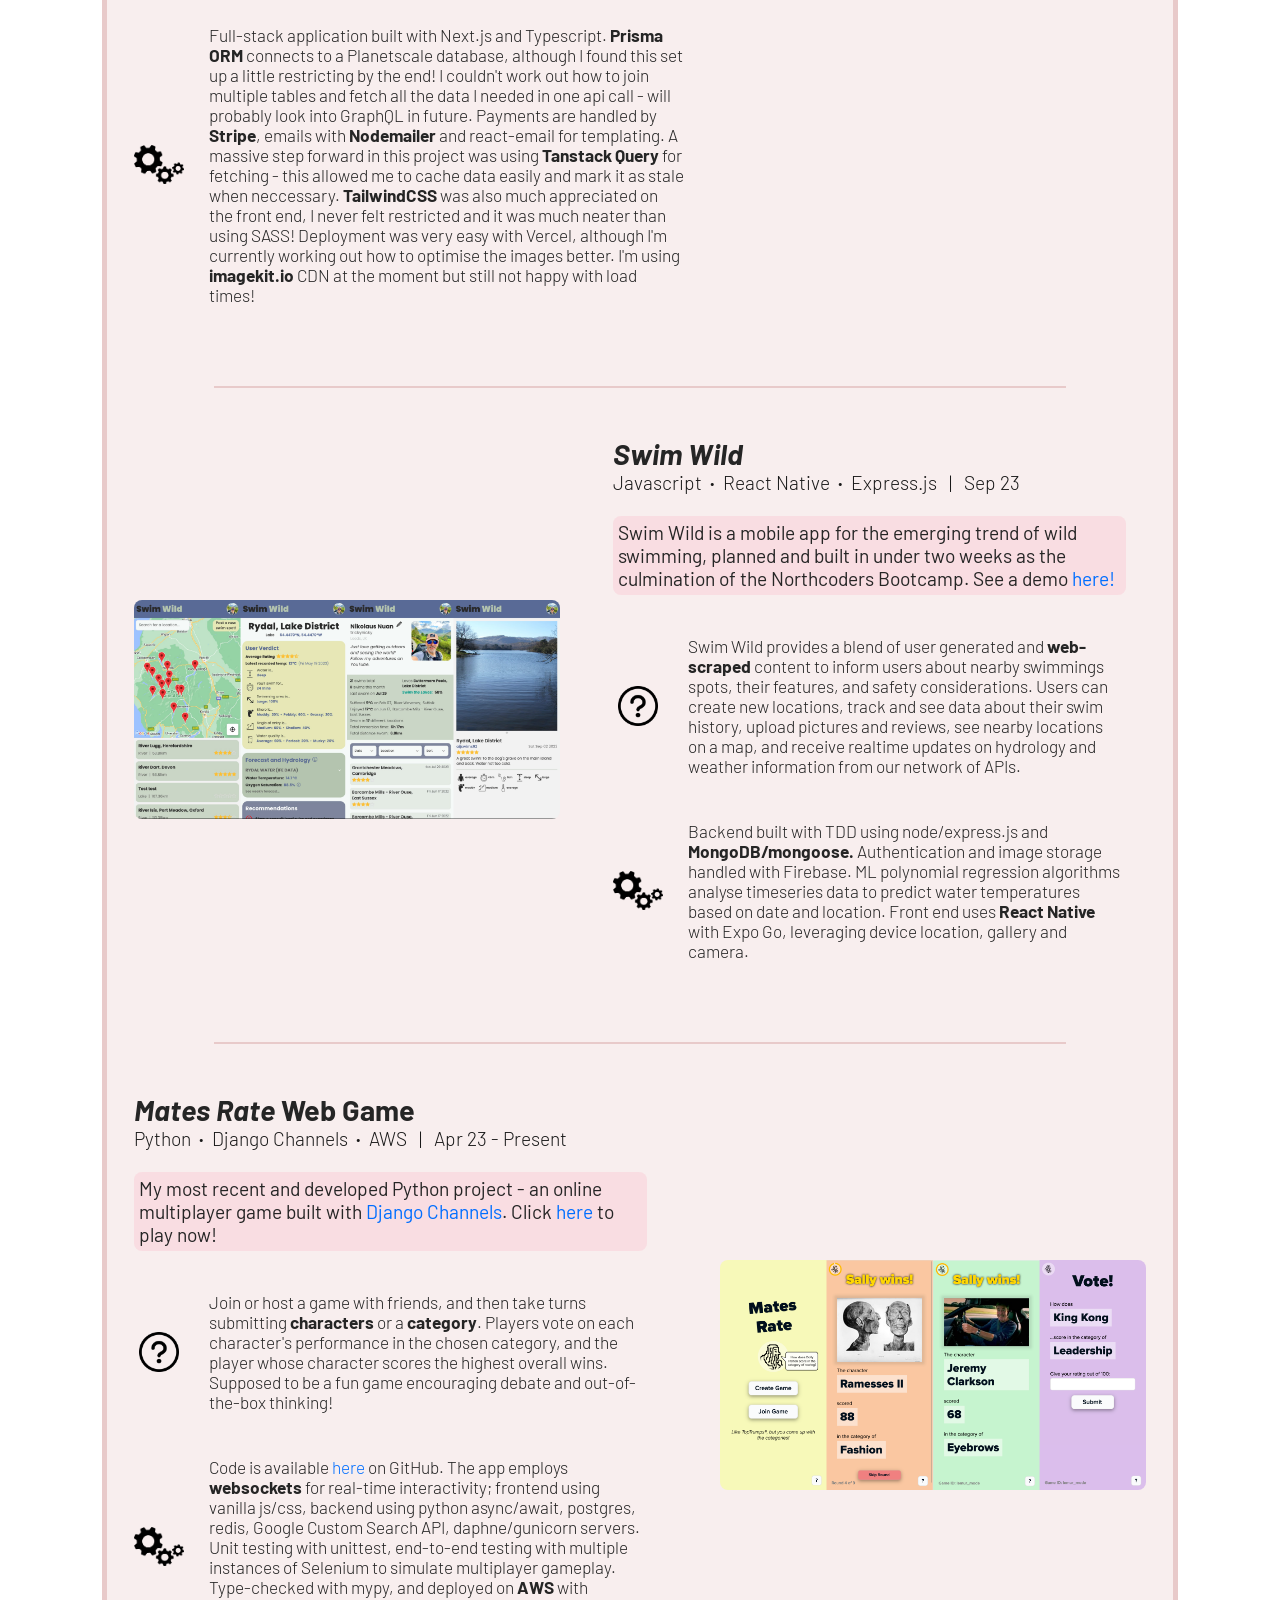
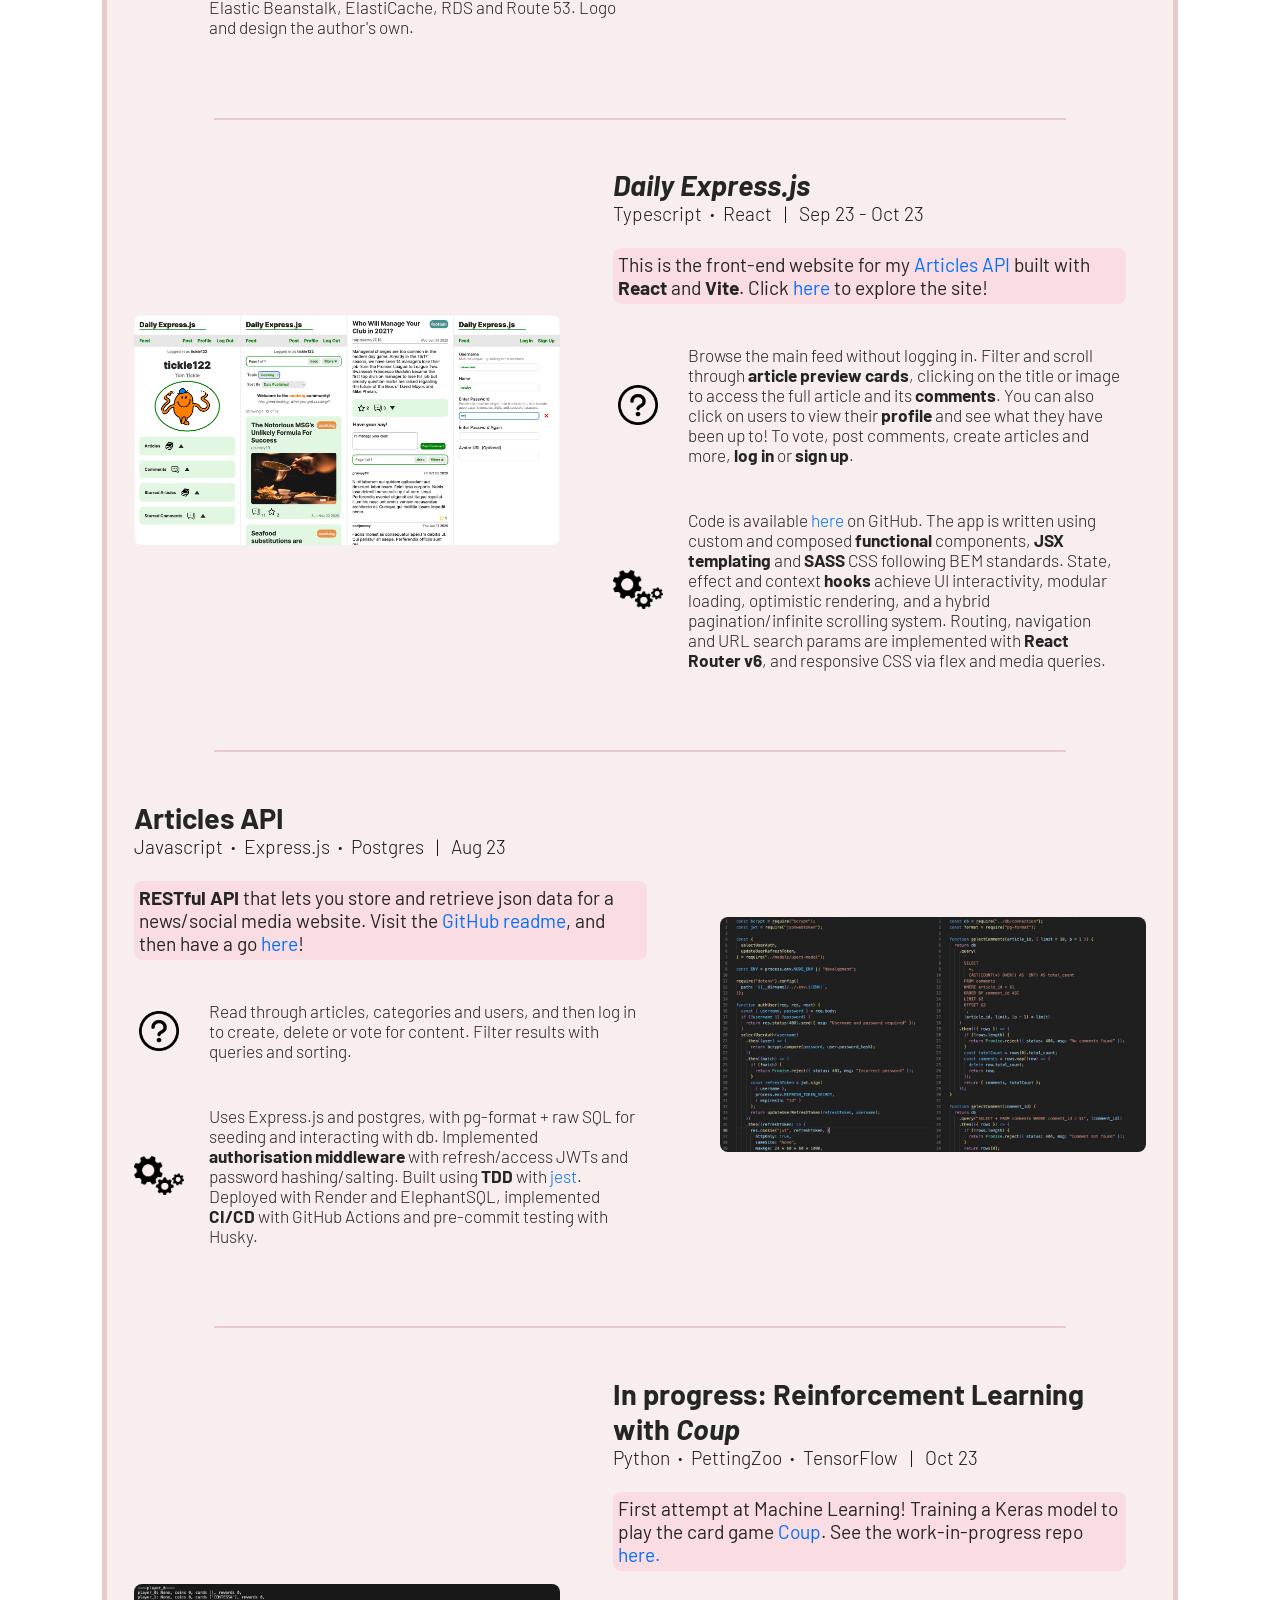
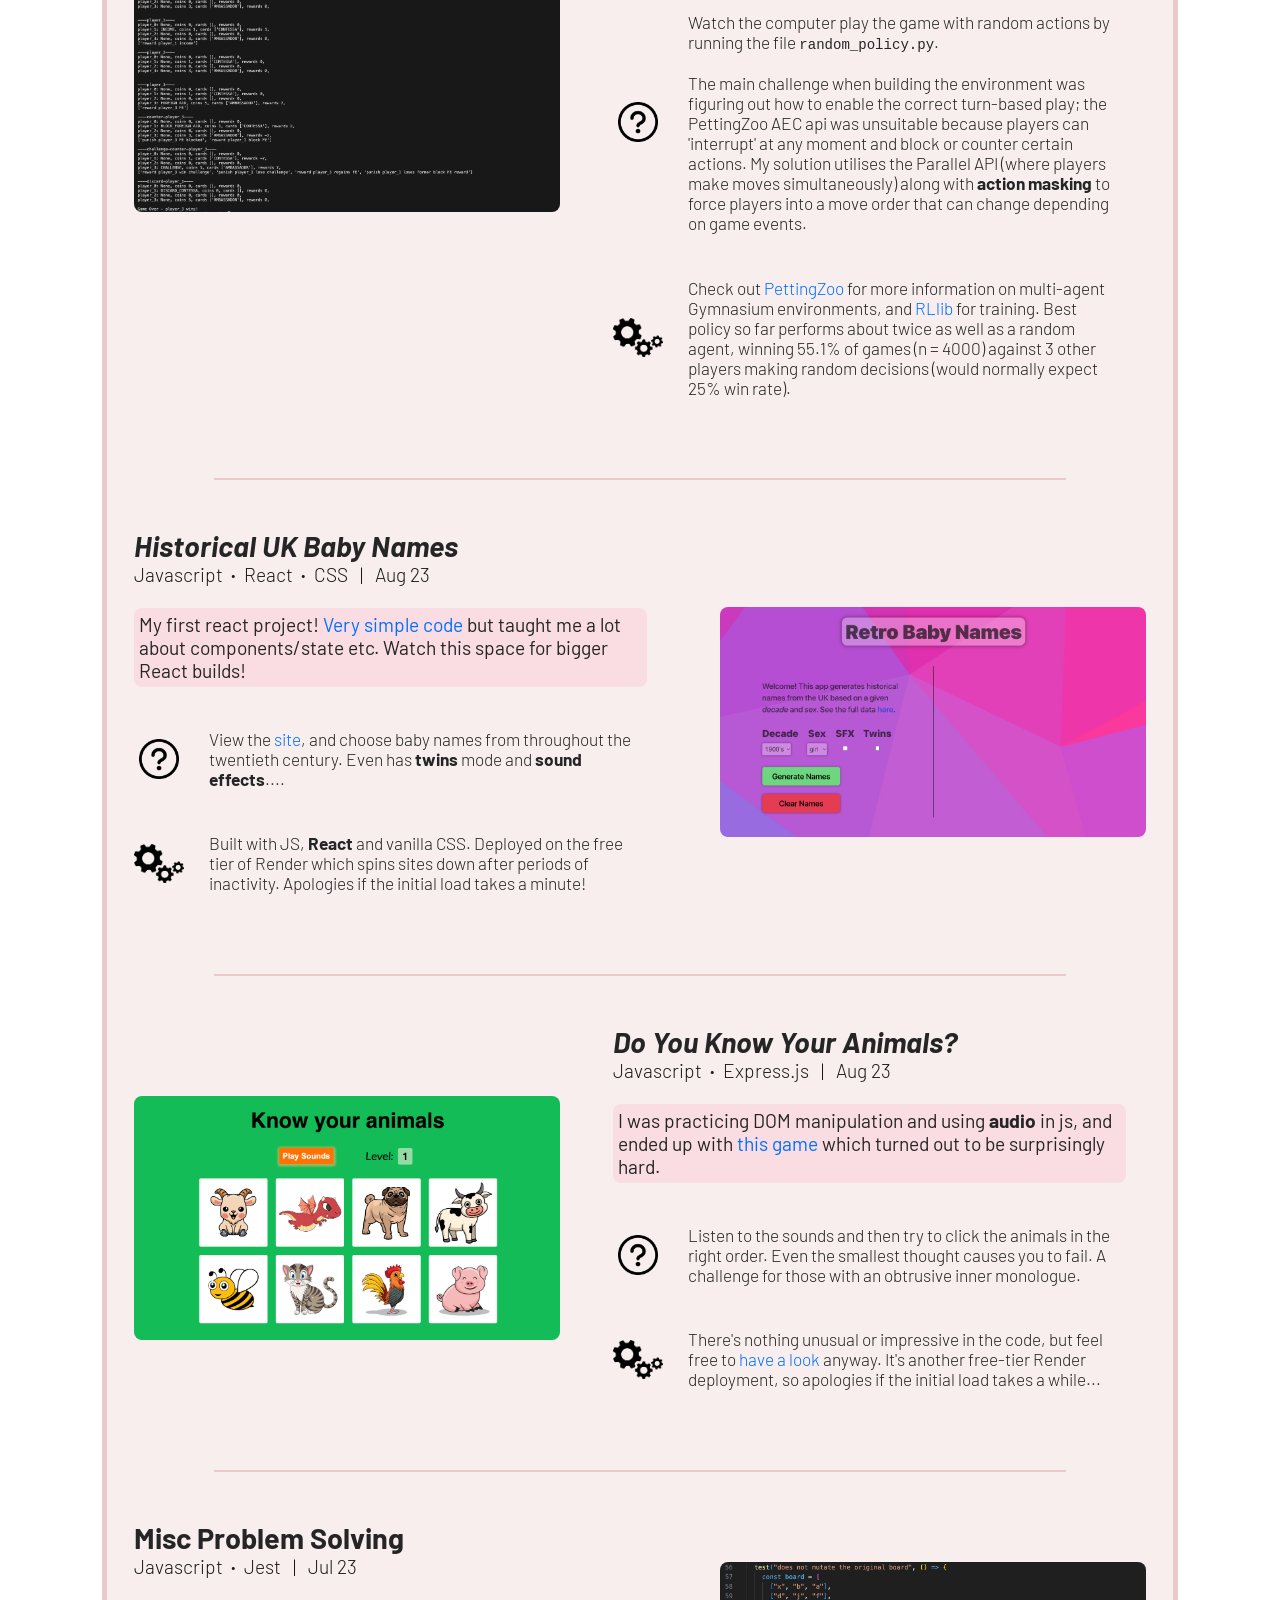
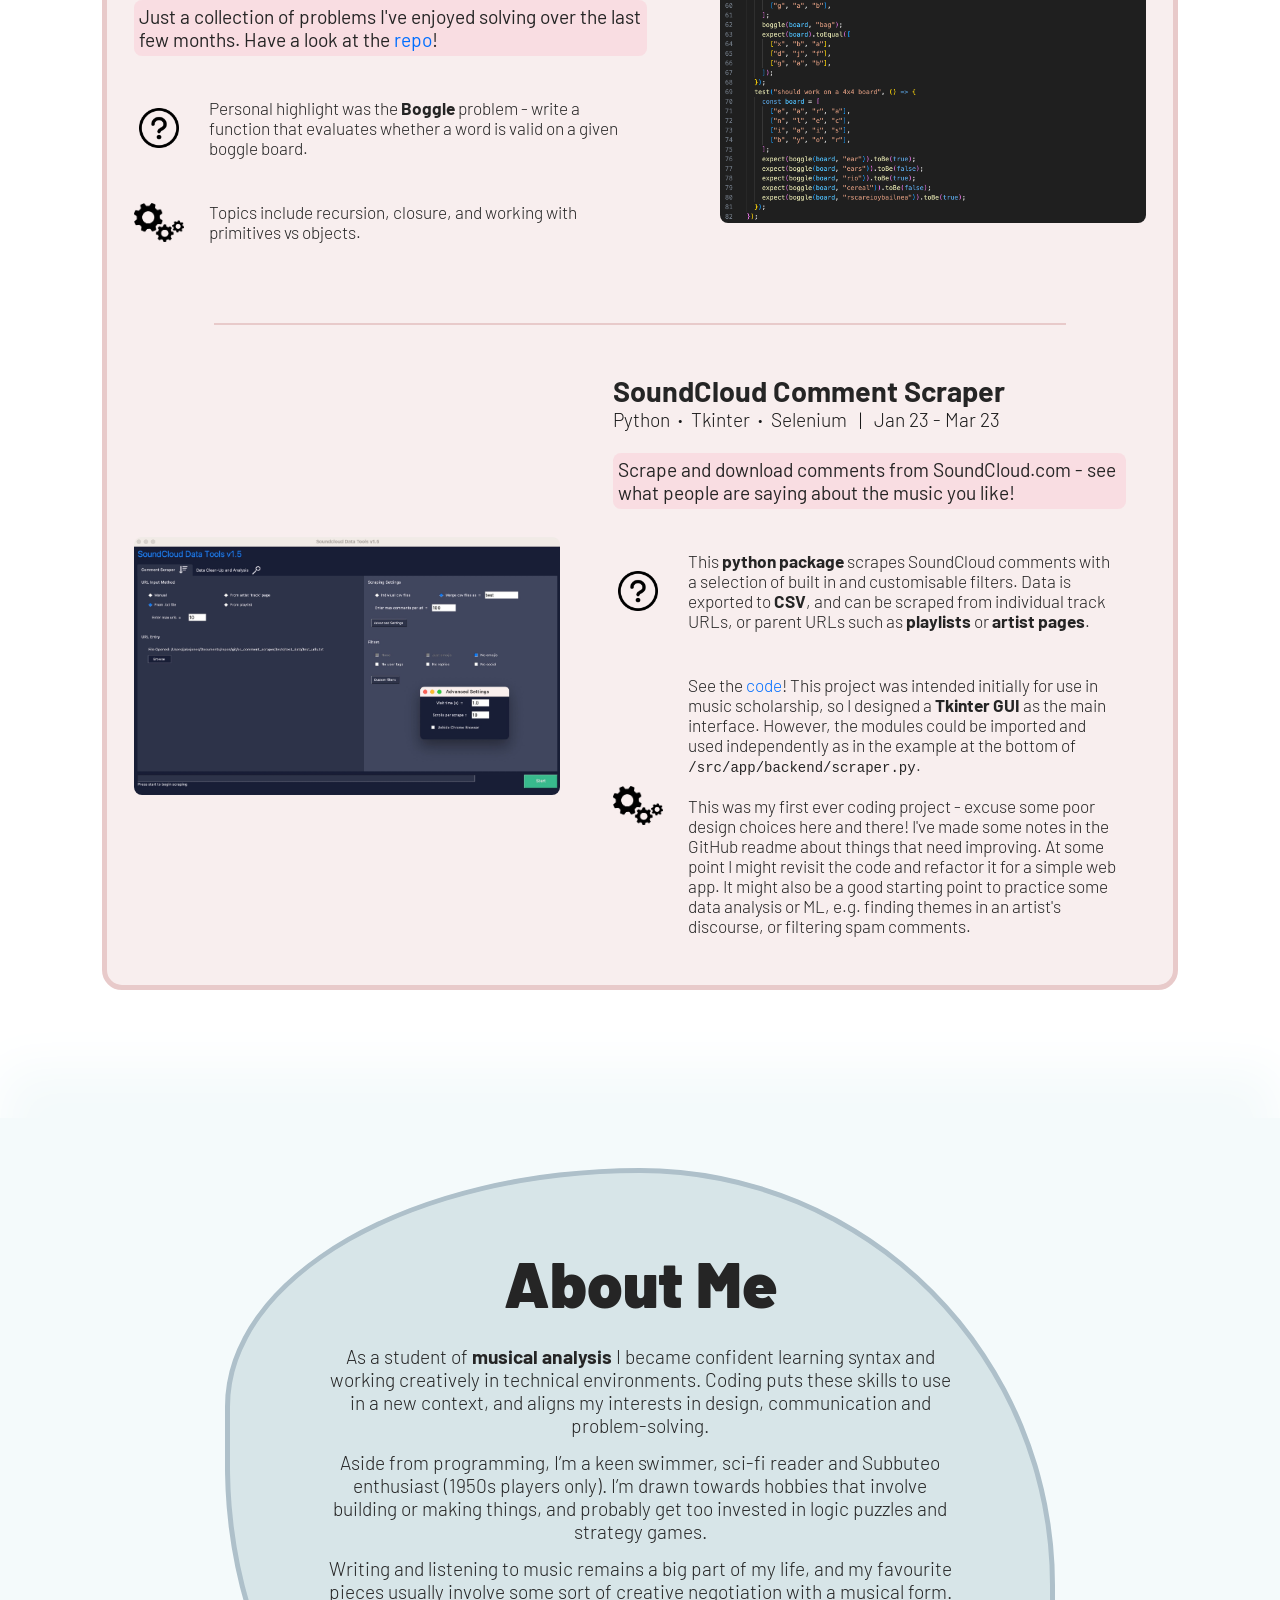
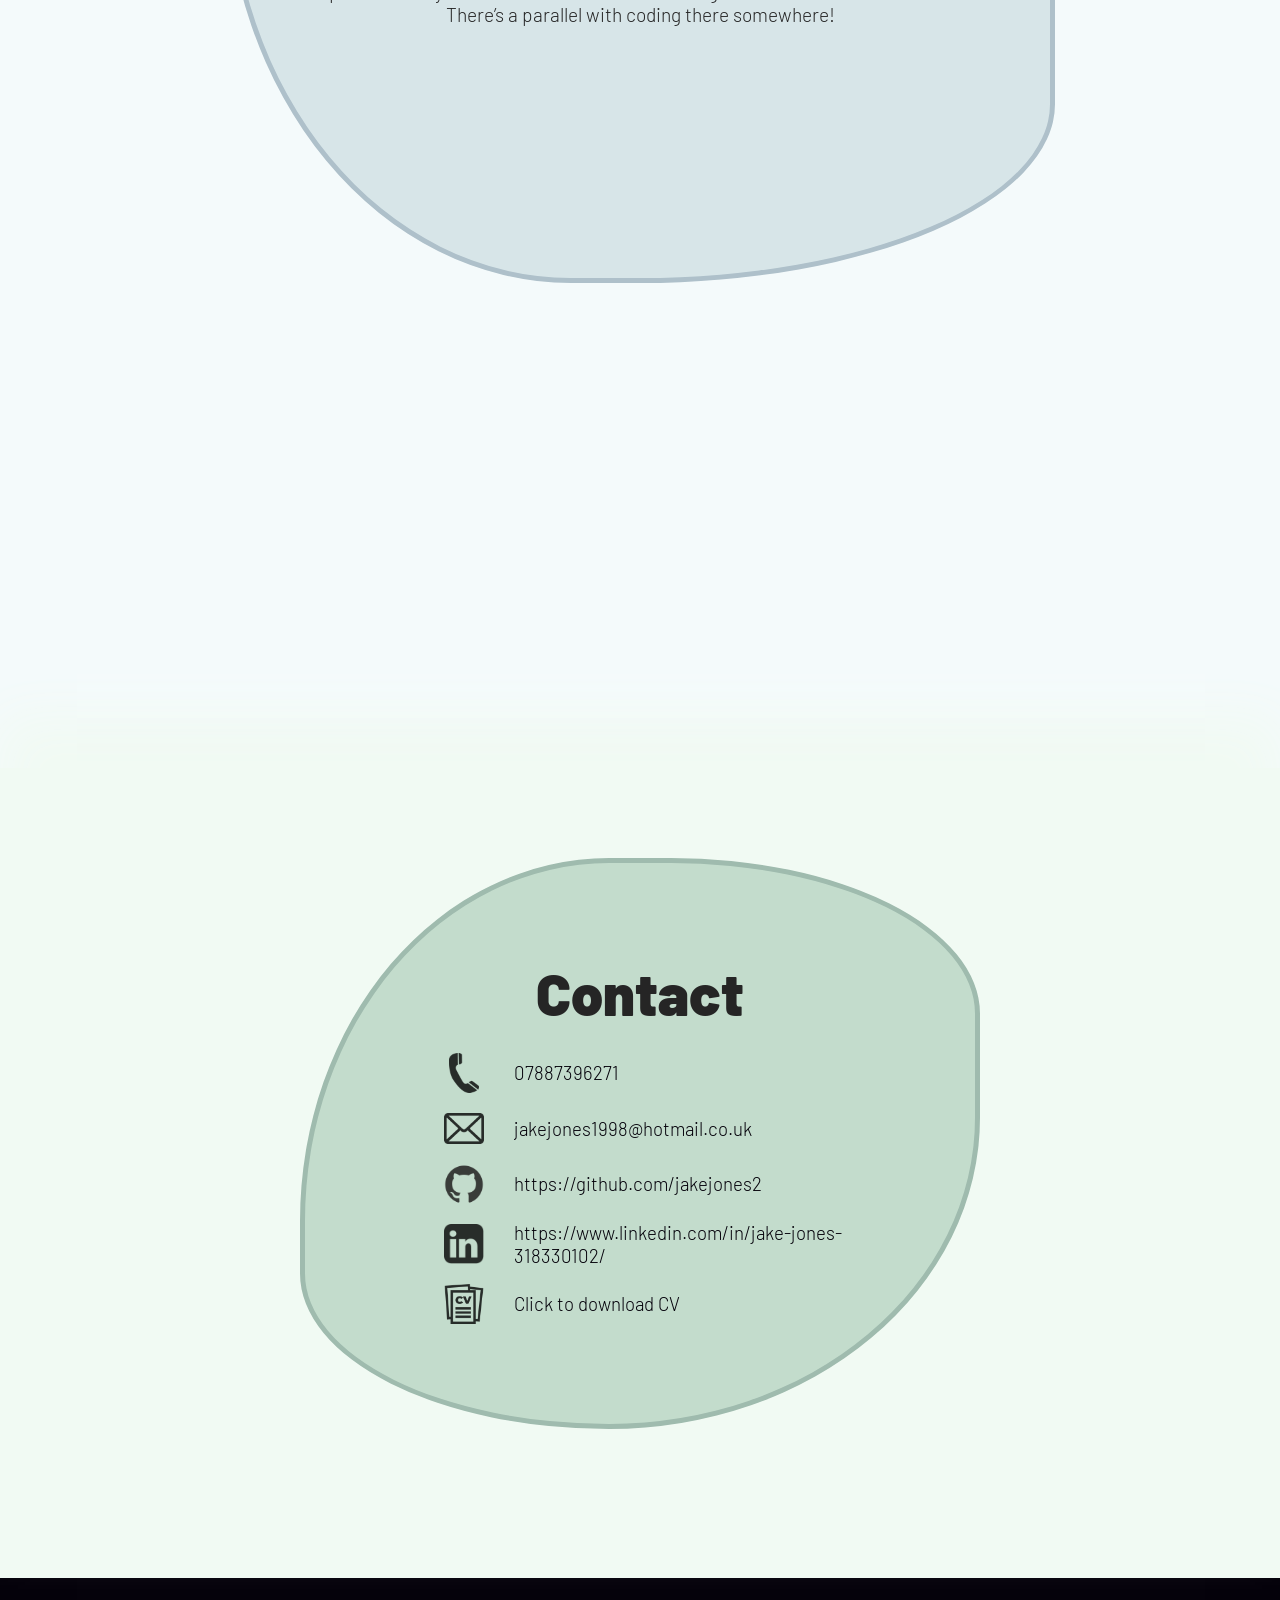
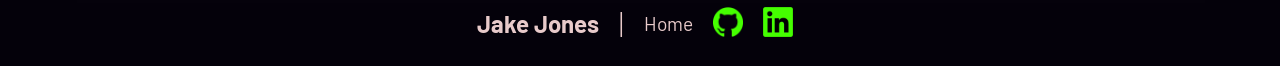
==== commit db7d9c0f: "add art shop project" ====
--- a/index.html
+++ b/index.html
@@ -95,6 +95,23 @@
             <section id="projects">
                 <div class="section-container" id="projects-container">
                     <h2 class="section-title" id="projects-title">Projects</h2>
+                    <article id="art-shop-proj" class="project">
+                        <div class="project-info" id="art-shop-proj-info">
+                            <h2 class="project-title"><i>Art shop</i></h2>
+                            <h3 class="project-subtitle">Typescript <b>&nbsp;·&nbsp;</b> Next.js <b>&nbsp;·&nbsp;</b> Cypress &nbsp;&nbsp;|&nbsp;&nbsp; Oct 23 - Nov 23</h3>
+                            <p class="project-para headline">This is an example implementation of an <b>e-commerce website</b> that I'm currently building for an artist. The business is pending, so for now you'll have to make do with <a class="project-anchor" href="https://www.jude-connolly.co.uk/" target="_blank">this demo</a> with fake products (don't worry - the stripe checkout isn't accepting live payments!)</p>
+                            <div class="project-description">
+                                <img src="./media/logos/question.png" class="question-logo">
+                                <p class="project-para info">View products organised relationally as the intersection of formats (prints, postcards etc.) and art pieces. Visit <a class="project-anchor" href="https://www.jude-connolly.co.uk/admin">/admin</a> (and use the password 'admin') to see the <b>custom CMS.</b> Send messages and buy products, receiving automated receipts and acknowledgements via email.</p>
+                            </div>
+                            <div class="project-tech">
+                                <img class="cogs-logo" src="./media/logos/cogs.png">
+                                <p class="project-para info">Full-stack application built with Next.js and Typescript. <b>Prisma ORM</b> connects to a Planetscale database, although I found this set up a little restricting by the end! I couldn't work out how to join multiple tables and fetch all the data I needed in one api call - will probably look into GraphQL in future. Payments are handled by <b>Stripe</b>, emails with <b>Nodemailer</b> and react-email for templating. A massive step forward in this project was using <b>Tanstack Query</b> for fetching - this allowed me to cache data easily and mark it as stale when neccessary. <b>TailwindCSS</b> was also much appreciated on the front end, I never felt restricted and it was much neater than using SASS! Deployment was very easy with Vercel, although I'm currently working out how to optimise the images better. I'm using <b>imagekit.io</b> CDN at the moment but still not happy with load times!</p>
+                            </div>
+                        </div>
+                        <img class="project-img" src="./media/art-shop.png">
+                    </article>
+                    <div class="divider"></div>
                     <article id="swim-wild-proj" class="project">
                         <img class="project-img" src="./media/swim-wild.png">
                         <div class="project-info" id="swil-wild-proj-info">
@@ -162,6 +179,7 @@
                         </div>
                         <img class="project-img" src="./media/articles-api.jpeg">
                     </article>
+                    <div class="divider"></div>
                     <article id="coup-proj" class="project">
                         <img class="project-img" src="./media/coup.png">
                         <div class="project-info" id="coup-proj-info">
--- a/style.css
+++ b/style.css
@@ -1,1245 +1,1232 @@
-@import url('https://fonts.googleapis.com/css2?family=Barlow:ital,wght@0,100;0,300;0,400;0,600;0,800;0,900;1,200;1,800&display=swap');
+@import url("https://fonts.googleapis.com/css2?family=Barlow:ital,wght@0,100;0,300;0,400;0,600;0,800;0,900;1,200;1,800&display=swap");
 
 :root {
-    --pink: rgb(232, 202, 202);
-    --light-pink: rgb(248, 238, 238);
-    --faint-black: rgba(0, 0, 0, 0.322);
-    --background-dark: rgb(8, 2, 24);
-    --navy: rgb(4, 1, 10);
-    --grey: rgb(218, 216, 216);
-    --grey-white: rgb(232, 232, 232);
-    --bright-green: rgb(69, 255, 0);
-    --orange-white: rgb(251, 246, 238);
-    --blue: rgb(0, 110, 255);
-  }
+  --pink: rgb(232, 202, 202);
+  --light-pink: rgb(248, 238, 238);
+  --faint-black: rgba(0, 0, 0, 0.322);
+  --background-dark: rgb(8, 2, 24);
+  --navy: rgb(4, 1, 10);
+  --grey: rgb(218, 216, 216);
+  --grey-white: rgb(232, 232, 232);
+  --bright-green: rgb(69, 255, 0);
+  --orange-white: rgb(251, 246, 238);
+  --blue: rgb(0, 110, 255);
+}
 
 /* reset */
 
-html, body {
-    margin: 0px;
-    padding: 0px;
-    box-sizing: border-box;
-    font-family: 'Barlow';
-    background-color: var(--navy);
-    scroll-behavior:smooth;
-}
-
-h2{ 
-    margin:0px;
-}
-
-a{
-    text-decoration: none;
+html,
+body {
+  margin: 0px;
+  padding: 0px;
+  box-sizing: border-box;
+  font-family: "Barlow";
+  background-color: var(--navy);
+  scroll-behavior: smooth;
+}
+
+h2 {
+  margin: 0px;
+}
+
+a {
+  text-decoration: none;
 }
 
 .example::-webkit-scrollbar {
-    display: none;
-  }
-  
+  display: none;
+}
+
 .example {
--ms-overflow-style: none;  /* IE and Edge */
-scrollbar-width: none;  /* Firefox */
+  -ms-overflow-style: none; /* IE and Edge */
+  scrollbar-width: none; /* Firefox */
 }
 
 /* header */
 
 h1 {
-    margin: 0;
-    margin-left: 20px;
-    font-weight: 700;
-    font-size: 3.2em;
-    margin-top: 6px;
-    z-index: 2;
+  margin: 0;
+  margin-left: 20px;
+  font-weight: 700;
+  font-size: 3.2em;
+  margin-top: 6px;
+  z-index: 2;
 }
 
 header {
-    display: flex;
-    flex-flow: row wrap;
-    justify-content:space-between;
-    align-items: center;
-    align-content: flex-start;
-    height: 90px;
-    margin: 0px;
-    padding: 0px;
-    background-color: black;
-    position: relative;
-    row-gap: 0px;
-    color: var(--pink);
-    z-index: 2;
+  display: flex;
+  flex-flow: row wrap;
+  justify-content: space-between;
+  align-items: center;
+  align-content: flex-start;
+  height: 90px;
+  margin: 0px;
+  padding: 0px;
+  background-color: black;
+  position: relative;
+  row-gap: 0px;
+  color: var(--pink);
+  z-index: 2;
 }
 
 .nav,
 .nav-bottom {
+  display: flex;
+  flex-direction: row;
+  justify-content: flex-start;
+  align-items: center;
+  margin-right: 10px;
+}
+
+.nav-button {
+  height: fit-content;
+  padding: 0;
+  width: fit-content;
+  font-family: "Barlow";
+  background-color: transparent;
+  border: none;
+  margin-top: 0.6em;
+  font-size: 1.2em;
+  margin-right: 30px;
+  color: var(--pink);
+}
+
+.nav-button:hover {
+  color: var(--blue);
+}
+
+.small-logo {
+  margin-top: 15px;
+  margin-right: 30px;
+  width: 30px;
+}
+
+.small-logo:hover {
+  cursor: pointer;
+  filter: invert(100%);
+}
+
+@media (max-width: 1000px) {
+  header {
+    height: 55px;
+  }
+
+  @media (max-width: 800px) {
+    h1 {
+      font-size: 2.5em;
+      margin-left: 10px;
+      margin-top: 2px;
+    }
+    .nav-button {
+      margin-top: 0px;
+      font-size: 1em;
+      margin-right: 10px;
+      margin-left: 10px;
+    }
+    .small-logo {
+      margin-top: 0px;
+      margin-right: 10px;
+      margin-left: 10px;
+      width: 20px;
+    }
+
+    .nav {
+      flex-flow: row nowrap;
+      flex-shrink: inherit;
+      overflow: scroll;
+      min-width: 0;
+      min-height: 0;
+    }
+
+    @media (max-width: 350px) {
+      h1 {
+        font-size: calc(0.5em + 10vw);
+      }
+
+      .nav-button {
+        font-size: calc(0.2em + 3vw);
+        margin-right: 2px;
+      }
+
+      .small-logo {
+        width: 13px;
+        margin-left: 10px;
+        margin-right: 0px;
+      }
+    }
+  }
+}
+
+@media (orientation: portrait) {
+  header {
+    height: 90px;
+  }
+}
+
+/* stars */
+
+.star {
+  position: absolute;
+  height: 2px;
+  width: 2px;
+  border-radius: 50%;
+  box-shadow: 0px 0px 10px 3px rgb(10, 64, 227);
+  animation: twinkle1 3s infinite;
+  z-index: 1;
+}
+
+#star1 {
+  top: 15vh;
+  left: 80vw;
+}
+
+#star2 {
+  top: 20vh;
+  left: 10vw;
+}
+
+#star3 {
+  top: 22vh;
+  left: 30vw;
+}
+
+#star4 {
+  top: 18vh;
+  left: 35vw;
+}
+
+#star5 {
+  top: 23vh;
+  left: 60vw;
+}
+
+#star6 {
+  top: 45vh;
+  left: 50vw;
+}
+
+#star7 {
+  top: 73vh;
+  left: 80vw;
+}
+
+#star8 {
+  top: 82vh;
+  left: 10vw;
+}
+
+#star9 {
+  top: 69vh;
+  left: 31vw;
+}
+
+#star10 {
+  top: 76vh;
+  left: 55vw;
+}
+
+#game-text {
+  margin: auto;
+  text-align: center;
+  height: 50px;
+  color: var(--pink);
+  background-color: var(--background-dark);
+}
+
+#winner,
+#game-hint {
+  display: none;
+}
+
+.switch {
+  position: absolute;
+  right: 35px;
+  bottom: 35px;
+  display: block;
+  width: 30px;
+  height: 17px;
+}
+
+.switch input {
+  opacity: 0;
+  width: 0;
+  height: 0;
+}
+
+.slider {
+  position: absolute;
+  cursor: pointer;
+  top: 0;
+  left: 0;
+  right: 0;
+  bottom: 0;
+  border-radius: 17px;
+  background-color: #ccc;
+  -webkit-transition: 0.4s;
+  transition: 0.4s;
+}
+
+.slider:before {
+  position: absolute;
+  content: "";
+  height: 13px;
+  width: 13px;
+  left: 2px;
+  bottom: 2px;
+  border-radius: 50%;
+  background-color: white;
+  -webkit-transition: 0.4s;
+  transition: 0.4s;
+}
+
+input:checked + .slider {
+  background-color: var(--blue);
+  opacity: 50%;
+}
+
+input:focus + .slider {
+  box-shadow: 0 0 1px var(--blue);
+}
+
+input:checked + .slider:before {
+  -webkit-transform: translateX(13px);
+  -ms-transform: translateX(13px);
+  transform: translateX(13px);
+}
+
+@media (orientation: portrait) {
+  #game-text,
+  #winner,
+  #game-hint,
+  .star,
+  .slider {
+    display: none;
+  }
+}
+
+/* home */
+
+#home {
+  display: flex;
+  flex-flow: row nowrap;
+  justify-content: space-around;
+  height: calc(100vh - 140px);
+  width: 100vw;
+  background-color: var(--background-dark);
+  color: white;
+  align-items: center;
+  gap: 0;
+  min-height: 0;
+  overflow: hidden;
+}
+
+#mini-bio,
+#portfolio {
+  box-sizing: border-box;
+  font-size: 1.2em;
+}
+
+#mini-bio {
+  width: 48vw;
+  padding: 5%;
+  padding-top: 0px;
+  padding-left: 10vw;
+}
+
+a {
+  color: var(--pink);
+}
+
+a:hover {
+  color: var(--blue);
+}
+
+#welcome {
+  font-size: calc(1em + 5vw);
+  margin-bottom: 30px;
+  color: rgb(251, 254, 166);
+  color: rgb(223, 231, 247);
+  margin-top: 20px;
+  text-align: center;
+}
+
+#profile-pic {
+  width: 30%;
+  float: right;
+  border-radius: 50%;
+  margin: 20px;
+  margin-top: 0px;
+}
+
+#previous,
+#next {
+  width: 0;
+  height: 0;
+  border-top: 15px solid transparent;
+  border-bottom: 15px solid transparent;
+  opacity: 25%;
+}
+
+#previous:hover {
+  border-right-color: var(--blue);
+  cursor: pointer;
+  opacity: 100%;
+}
+
+#previous {
+  margin-left: 5%;
+  border-right: 15px solid var(--pink);
+}
+
+#next {
+  border-left: 15px solid var(--pink);
+  margin-right: 5%;
+  cursor: pointer;
+}
+
+#next:hover {
+  border-left-color: var(--blue);
+  opacity: 100%;
+}
+
+#portfolio {
+  width: 35vw;
+  display: grid;
+  grid-template-columns: 100% 100% 100% 100% 100%;
+  overflow-y: auto;
+  overscroll-behavior-x: contain;
+  scroll-snap-type: x mandatory;
+}
+
+#intro {
+  margin-top: 40px;
+  margin-bottom: 20%;
+}
+
+.project-mini {
+  padding-left: 2vw;
+  scroll-snap-align: center;
+}
+
+.project-img-mini {
+  width: 95%;
+  border-radius: 6px;
+}
+
+.date {
+  font-size: 0.8em;
+  font-weight: 500;
+}
+
+.project-mini-description {
+  margin-bottom: 20%;
+}
+
+@media (max-width: 1000px) {
+  #home {
+    font-size: 0.8em;
+    height: calc(100vh - 95px);
+  }
+
+  #welcome {
+    margin: 20%;
+  }
+
+  #intro,
+  .project-mini-description {
+    margin-bottom: 0;
+  }
+
+  #previous,
+  #next {
+    margin: 1%;
+  }
+
+  .project-mini {
+    padding-left: 2%;
+  }
+
+  #next {
+    margin-right: 5%;
+  }
+}
+
+@media (max-width: 800px) {
+  #home {
+    font-size: 0.7em;
+  }
+
+  #game-text {
+    font-size: 0.8em;
+  }
+
+  #portfolio,
+  #bio {
+    max-height: calc(100vh - 95px);
+  }
+
+  #welcome {
+    font-size: 2em;
+    margin-bottom: 3%;
+  }
+
+  #intro {
+    margin-top: 3%;
+  }
+
+  #previous,
+  #next {
+    border-top: 8px solid transparent;
+    border-right: 12px solid var(--pink);
+    border-bottom: 8px solid transparent;
+    margin: 0px;
+  }
+
+  #previous {
+    margin-left: 5%;
+  }
+
+  #next {
+    border-right: 0px;
+    border-left: 12px solid var(--pink);
+    margin-right: 5%;
+  }
+}
+
+@media (max-width: 400px) {
+  #home {
+    font-size: 0.6em;
+  }
+  .project-title-mini {
+    margin-bottom: 2%;
+  }
+  .project-mini-description {
+    margin-top: 0;
+    margin-bottom: 10%;
+  }
+}
+
+@media (orientation: portrait) {
+  #home {
+    flex-flow: row wrap;
+    align-items: center;
+    justify-content: flex-start;
+    gap: 0px;
+    font-size: 1em;
+    height: calc(100vh - 90px);
+  }
+
+  #mini-bio,
+  #portfolio {
+    min-width: 0;
+    font-size: 1em;
+  }
+
+  #mini-bio {
+    width: 96%;
+    padding-bottom: 0;
+  }
+
+  #intro {
+    margin-bottom: 0;
+  }
+
+  #welcome {
+    font-size: calc(1em + 5vw);
+    margin-bottom: 5%;
+    margin-top: 0;
+    color: white;
+  }
+
+  #portfolio {
+    width: 80%;
+    margin-bottom: 15vh;
+  }
+
+  .project-img-mini {
+    max-width: 40vh;
+  }
+
+  .extra {
+    display: none;
+  }
+
+  #previous,
+  #next {
+    border-top: 8px solid transparent;
+    border-right: 12px solid var(--pink);
+    border-bottom: 8px solid transparent;
+    margin: 5px;
+  }
+
+  #previous {
+    margin-left: 5%;
+  }
+
+  #next {
+    border-right: 0px;
+    border-left: 12px solid var(--pink);
+    margin-right: 5%;
+  }
+
+  #game-text {
+    font-size: 0.8em;
+    margin: 10px;
+    margin-top: 0px;
+    text-align: left;
+    height: 15px;
+  }
+}
+
+@media (max-width: 330px) {
+  .extra-intro {
+    display: none;
+  }
+
+  #profile-pic {
+    width: 80px;
+  }
+
+  #next {
+    margin-left: 0;
+  }
+
+  #previous {
+    margin-right: 0;
+  }
+}
+
+@media (max-height: 700px) {
+  #mini-bio {
+    padding-bottom: 3%;
+  }
+
+  #portfolio {
+    margin-bottom: 10vh;
+  }
+}
+
+/* links banner */
+
+#links-banner {
+  background-color: var(--grey-white);
+  display: flex;
+  flex-flow: row wrap;
+  justify-content: space-around;
+  align-items: center;
+  box-shadow: 0 50px 50px 0 var(--grey-white);
+  border: none;
+  z-index: 4;
+  position: relative;
+}
+
+.banner-logo {
+  height: 60px;
+  opacity: 50%;
+  margin-top: 30px;
+  margin-bottom: 30px;
+}
+
+@media (orientation: portrait) {
+  #links-banner {
+    box-shadow: none;
+  }
+}
+
+@media (max-width: 1000px) {
+  .banner-logo {
+    height: 30px;
+    margin-top: 10px;
+    margin-right: 20px;
+    margin-left: 20px;
+    margin-bottom: 10px;
+  }
+}
+
+@media (max-width: 600px) {
+  .del {
+    display: none;
+  }
+}
+
+@media (max-width: 465px) {
+  .del2 {
+    display: none;
+  }
+}
+
+@media (max-width: 395px) {
+  .del3 {
+    display: none;
+  }
+}
+
+@media (max-width: 326px) {
+  .banner-logo {
+    height: 20px;
+  }
+}
+
+/* projects */
+
+.section-title {
+  font-size: calc(2em + 2vw);
+  font-weight: 900;
+  color: rgb(37, 37, 37);
+  margin: 0 2%;
+  padding: 0;
+  padding-top: 1%;
+  padding-bottom: 10px;
+}
+
+#projects {
+  background: white;
+  font-size: 1.2em;
+  padding: 8%;
+  padding-bottom: 10%;
+  color: rgb(37, 37, 37);
+}
+
+#projects-container {
+  background-color: var(--light-pink);
+  border-radius: 20px;
+  border: solid 5px var(--pink);
+}
+
+.project {
+  display: flex;
+  flex-flow: row nowrap;
+  flex-direction: flex-start;
+  justify-content: stretch;
+  align-items: center;
+}
+
+#projects-title {
+  text-align: left;
+  width: fit-content;
+  border-bottom: 5px solid rgb(117, 117, 117);
+}
+
+.project-space {
+  height: 4vh;
+}
+
+#project-title {
+  margin: 0px;
+  font-size: 2em;
+  font-weight: 800;
+}
+
+.project-img {
+  width: 40%;
+  margin: 2.5%;
+  box-sizing: border-box;
+  border-radius: 8px;
+}
+
+.project-info {
+  width: 60%;
+  margin: 2.5%;
+  box-sizing: border-box;
+}
+
+.project-subtitle {
+  margin-top: 0;
+  color: rgb(25, 25, 25);
+  font-weight: 300;
+  font-size: 1em;
+  padding-bottom: 3px;
+}
+
+.project-anchor {
+  color: var(--blue);
+}
+
+.divider {
+  width: 80%;
+  margin: auto;
+  margin-top: 3%;
+  margin-bottom: 2%;
+  border-bottom: 2px solid var(--pink);
+}
+
+.headline {
+  padding: 5px;
+  border-radius: 8px;
+  background-color: rgba(249, 81, 120, 0.105);
+  margin-right: 20px;
+}
+
+.info {
+  font-size: 0.9em;
+  padding: 5px;
+  font-weight: 300;
+  margin-left: 20px;
+  margin-right: 20px;
+  min-width: 0;
+}
+
+.project-tech,
+.project-description {
+  display: flex;
+  flex-flow: row nowrap;
+  align-items: center;
+  justify-content: flex-start;
+}
+
+.question-logo {
+  width: 40px;
+  padding: 5px;
+}
+
+.cogs-logo {
+  width: 50px;
+}
+
+@media (orientation: portrait) {
+  #projects {
+    padding: 0px;
+    padding-top: 20px;
+    padding-bottom: 50px;
+  }
+
+  #projects-container {
+    border: none;
+    background-color: white;
+  }
+
+  .divider {
+    margin-top: 7%;
+    margin-bottom: 7%;
+  }
+
+  .project-para {
+    padding: 0;
+    margin-left: 2.5%;
+    margin-right: 2.5%;
+  }
+
+  .info {
+    padding-left: 10px;
+    padding-right: 10px;
+  }
+
+  .question-logo,
+  .cogs-logo,
+  .project-title,
+  .project-subtitle {
+    margin-left: 2.5%;
+  }
+
+  .project-img,
+  .projext-info {
+    width: 95vw;
+    font-size: 1em;
+  }
+
+  #daily-express-proj,
+  #swim-wild-proj,
+  #coup-proj,
+  #animals-proj,
+  #sc-scraper-proj {
+    flex-direction: column-reverse;
+    justify-content: center;
+    align-items: flex-start;
+  }
+
+  #intro {
+    margin-bottom: 10px;
+  }
+
+  .project {
+    flex-flow: row wrap;
+  }
+
+  .project-info {
+    width: 100%;
+    font-size: 1rem;
+    margin: 0;
+  }
+
+  .headline {
+    padding-left: 5px;
+    padding-right: 5px;
+    padding-top: 3px;
+    padding-bottom: 3px;
+  }
+
+  #projects-title {
+    text-align: center;
+    margin: auto;
+    margin-bottom: 20px;
+    padding-bottom: 5px;
+  }
+}
+
+@media (max-width: 350px) {
+  .question-logo {
+    width: 25px;
+    padding: 2px;
+  }
+
+  .cogs-logo {
+    width: 30px;
+  }
+
+  .project-para {
+    margin: 10px;
+  }
+
+  code {
+    font-size: 0.8em;
+  }
+}
+
+/* about */
+
+#about-me {
+  background-color: rgb(244, 250, 251);
+  box-shadow: 0 -50px 50px 0 rgb(244, 250, 251);
+  font-size: 1.2em;
+  height: 100vh;
+  position: relative;
+  padding: 2.5%;
+  padding-top: 2.5%;
+}
+
+iframe {
+  margin: 4%;
+  width: 470px;
+  height: 115px;
+  min-width: none;
+  filter: hue-rotate(340deg);
+}
+
+.contact-anchor {
+  color: var(--navy);
+}
+
+.contact-anchor:hover {
+  cursor: pointer;
+}
+
+#about-me-title {
+  border: none;
+  text-align: center;
+}
+
+#blob1 {
+  margin: auto;
+  margin-top: 10vh;
+  padding: 5%;
+  width: 61vw;
+  border: 5px solid rgb(174, 192, 202);
+  max-width: 800px;
+  background-color: rgba(54, 109, 127, 0.152);
+  border-radius: 60% 60% 60% 50% / 40% 70% 30% 70%;
+}
+
+#blob1:hover {
+  animation: blob1 10s ease-in-out infinite;
+}
+
+.about-me-content {
+  display: block;
+  margin: auto;
+  text-align: center;
+}
+
+.about-me-para {
+  color: rgb(37, 37, 37);
+  text-align: center;
+  margin: 2% 4%;
+  font-weight: 300;
+}
+
+@media (max-width: 1500px) {
+  #about-me {
+    padding-bottom: 300px;
+    padding-top: 50px;
+  }
+
+  #blob1 {
+    margin-top: 0;
+    width: 54vw;
+    left: 40vw;
+    height: fit-content;
+    padding: 5vw;
+    left: 30%;
+    top: 7%;
+  }
+}
+
+@media (max-width: 1200px) {
+  #blob1 {
+    padding-left: 10vw;
+    padding-right: 10vw;
+    left: 25vw;
+    font-size: 0.8em;
+    margin-right: 0;
+  }
+
+  iframe {
+    width: 50vh;
+    max-width: 500px;
+  }
+}
+
+@media (max-width: 850px) {
+  .about-me-content {
+    font-size: 0.8em;
+  }
+
+  #blob1 {
+    height: fit-content;
+  }
+}
+
+@media (orientation: portrait) {
+  #about-me {
     display: flex;
-    flex-direction: row;
+    flex-flow: column nowrap;
     justify-content: flex-start;
-    align-items: center;
-    margin-right: 10px;
-}
-
-.nav-button {
-    height: fit-content;
+    height: 98vh;
     padding: 0;
-    width: fit-content;
-    font-family: 'Barlow';
+    padding-top: 2vh;
+    padding-bottom: 10vh;
+  }
+
+  #blob1 {
+    width: 100vw;
+    box-sizing: border-box;
+    padding: 7vh;
+    padding-bottom: 10vh;
+    position: static;
+    display: block;
+    padding: 0;
+    margin: 0;
     background-color: transparent;
     border: none;
-    margin-top: 0.6em;
-    font-size: 1.2em;
-    margin-right: 30px;
-    color: var(--pink);
-}
-
-.nav-button:hover{
-    color: var(--blue);
-}
-
-.small-logo {
-    margin-top: 15px;
-    margin-right: 30px;
-    width: 30px;
-}
-
-.small-logo:hover {
-    cursor: pointer;
-    filter: invert(100%);
-}
-
-@media (max-width: 1000px) {
-
-    header {
-        height: 55px;
-    }
-
-    @media (max-width:  800px) {
-    
-        h1 {
-        font-size: 2.5em;
-        margin-left: 10px;
-        margin-top: 2px;
-        }
-        .nav-button {
-            margin-top: 0px;
-            font-size: 1em;
-            margin-right: 10px;
-            margin-left: 10px;
-        }
-        .small-logo {
-            margin-top: 0px;
-            margin-right: 10px;
-            margin-left: 10px;
-            width: 20px;
-        }
-
-        .nav {
-            flex-flow: row nowrap;
-            flex-shrink:inherit;
-            overflow: scroll;
-            min-width: 0;
-            min-height: 0;
-        }
-
-        @media (max-width: 350px) {
-            h1 {
-                font-size: calc(0.5em + 10vw)
-            }
-
-            .nav-button {
-                font-size: calc(0.2em + 3vw);
-                margin-right: 2px;
-            }
-
-            .small-logo {
-                width: 13px;
-                margin-left: 10px;
-                margin-right: 0px;
-            }
-        }
-}
-}
-
-@media(orientation: portrait) {
-    header {
-        height: 90px;
-    }
-}
-    
-/* stars */
-
-.star {
-    position: absolute;
-    height: 2px;
-    width: 2px;
-    border-radius: 50%;
-    box-shadow: 0px 0px 10px 3px rgb(10, 64, 227);
-    animation: twinkle1 3s infinite;
-    z-index: 1;
-}
-
-#star1 {
-    top: 15vh;
-    left: 80vw;
-}
-
-#star2 {
-    top: 20vh;
-    left: 10vw;
-}
-
-#star3 {
-    top: 22vh;
-    left: 30vw;
-}
-
-#star4 {
-    top: 18vh;
-    left: 35vw;
-}
-
-#star5 {
-    top: 23vh;
-    left: 60vw;
-}
-
-#star6 {
-    top: 45vh;
-    left: 50vw;
-
-}
-
-#star7 {
-    top: 73vh;
-    left: 80vw;
-}
-
-#star8 {
-    top: 82vh;
-    left: 10vw;
-}
-
-#star9 {
-    top: 69vh;
-    left: 31vw;
-}
-
-#star10 {
-    top: 76vh;
-    left: 55vw;
-}
-
-#game-text {
-    margin: auto;
-    text-align: center;
-    height: 50px;
-    color: var(--pink);
-    background-color: var(--background-dark);
-}
-
-#winner, 
-#game-hint {
-    display: none;
-}
-
-.switch {
-    position: absolute;
-    right: 35px;
-    bottom: 35px;
-    display: block;
-    width: 30px;
-    height: 17px;
-  }
-  
-  .switch input {
-    opacity: 0;
-    width: 0;
-    height: 0;
-  }
-  
-  .slider {
-    position: absolute;
-    cursor: pointer;
-    top: 0;
-    left: 0;
-    right: 0;
-    bottom: 0;
-    border-radius: 17px;
-    background-color: #ccc;
-    -webkit-transition: .4s;
-    transition: .4s;
-  }
-  
-  .slider:before {
-    position: absolute;
-    content: "";
-    height: 13px;
-    width: 13px;
-    left: 2px;
-    bottom: 2px;
-    border-radius: 50%;
-    background-color: white;
-    -webkit-transition: .4s;
-    transition: .4s;
-  }
-  
-  input:checked + .slider {
-    background-color: var(--blue);
-    opacity: 50%;
-  }
-  
-  input:focus + .slider {
-    box-shadow: 0 0 1px var(--blue);
-  }
-  
-  input:checked + .slider:before {
-    -webkit-transform: translateX(13px);
-    -ms-transform: translateX(13px);
-    transform: translateX(13px);
-  }
-
-@media(orientation: portrait) {
-    #game-text,
-    #winner, 
-    #game-hint,
-    .star,
-    .slider {
-        display: none;
-    }
-}
-
-/* home */
-    
-#home {
-    display: flex;
-    flex-flow: row nowrap;
-    justify-content:space-around;
-    height: calc(100vh - 140px);
-    width: 100vw;
-    background-color: var(--background-dark);
-    color: white;
-    align-items: center;
-    gap: 0;
-    min-height: 0;
-    overflow: hidden;
-}
-
-#mini-bio, #portfolio {
-    box-sizing: border-box;
-    font-size: 1.2em;
-}
-
-#mini-bio {
-    width: 48vw;
-    padding: 5%;
-    padding-top: 0px;
-    padding-left: 10vw;
-}
-
-a {
-    color: var(--pink);
-}
-
-a:hover {
-    color: var(--blue);
-}
-
-#welcome {
-    font-size: calc(1em + 5vw);
-    margin-bottom: 30px;
-    color: rgb(251, 254, 166);
-    color: rgb(223, 231, 247);
-    margin-top: 20px;
-    text-align: center;
-}
-
-#profile-pic {
-    width: 30%;
-    float: right;
-    border-radius: 50%;
-    margin: 20px;
-    margin-top: 0px;
-}
-
-#previous,
-#next {
-    width: 0;
-    height: 0;
-    border-top: 15px solid transparent;
-    border-bottom: 15px solid transparent;
-    opacity: 25%;
-}
-
-#previous:hover {
-    border-right-color: var(--blue);
-    cursor: pointer;
-    opacity: 100%;
-}
-
-#previous {
-    margin-left: 5%;
-    border-right: 15px solid var(--pink);
-}
-
-#next {
-    border-left: 15px solid var(--pink);
-    margin-right: 5%;
-    cursor: pointer;
-}
-
-#next:hover {
-    border-left-color: var(--blue);
-    opacity: 100%;
-}
-
-#portfolio {
-    width: 35vw;
-    display: grid;
-    grid-template-columns: 100% 100% 100% 100% 100%;
-    overflow-y: auto;
-    overscroll-behavior-x: contain;
-    scroll-snap-type: x mandatory;
-}
-
-#intro {
-    margin-top: 40px;
-    margin-bottom: 20%;
-}
-
-.project-mini {
-    padding-left: 2vw;
-    scroll-snap-align: center;
-}
-
-.project-img-mini {
-    width: 95%;
-    border-radius: 6px;
-}
-
-.date {
-    font-size: 0.8em;
-    font-weight: 500;
-}
-
-.project-mini-description{
-    margin-bottom: 20%;
-}
-
-@media (max-width: 1000px) {
-
-    #home {
-        font-size: 0.8em;
-        height: calc(100vh - 95px);
-    }
-
-    #welcome {
-        margin: 20%;
-    }
-
-    #intro,
-    .project-mini-description {
-        margin-bottom: 0;
-    }
-
-    #previous,
-    #next {
-        margin: 1%;
-    }
-
-    .project-mini {
-        padding-left: 2%;
-    }
-
-    #next {
-        margin-right: 5%;
-    }
-
-}
-
-@media (max-width: 800px) {
-    #home {
-        font-size: 0.7em;
-    }
-
-    #game-text {
-        font-size: 0.8em;
-    }
-
-    #portfolio,
-    #bio {
-        max-height: calc(100vh - 95px)
-    }
-
-    #welcome {
-        font-size: 2em;
-        margin-bottom: 3%;
-    }
-
-    #intro {
-        margin-top: 3%;
-    }
-
-    #previous,
-    #next {
-        border-top: 8px solid transparent;
-        border-right: 12px solid var(--pink);
-        border-bottom: 8px solid transparent;
-        margin: 0px;
-    }
-
-    #previous {
-        margin-left: 5%;
-    }
-
-    #next {
-        border-right: 0px;
-        border-left: 12px solid var(--pink);
-        margin-right: 5%;
-    }
-
-    
-}
-
-@media(max-width: 400px) {
-    #home {
-        font-size: 0.6em;
-    }
-    .project-title-mini {
-        margin-bottom: 2%;
-    }
-    .project-mini-description {
-        margin-top: 0;
-        margin-bottom: 10%;
-    }
-}
-
-@media (orientation: portrait) {
-
-    #home {
-        flex-flow: row wrap;
-        align-items: center;
-        justify-content: flex-start;
-        gap: 0px;
-        font-size: 1em;
-        height: calc(100vh - 90px);
-    }
-
-    #mini-bio, #portfolio {
-        min-width: 0;
-        font-size: 1em;
-    }
-    
-    #mini-bio {
-        width: 96%;
-        padding-bottom: 0;
-    }
-
-    #intro {
-        margin-bottom: 0;
-    }
-
-    #welcome {
-        font-size: calc(1em + 5vw);
-        margin-bottom: 5%;
-        margin-top: 0;
-        color: white;
-    }
-
-    #portfolio {
-        width: 80%;
-        margin-bottom: 15vh;
-    }
-
-    .project-img-mini {
-        max-width: 40vh;
-    }
-
-    .extra {
-        display: none;
-    }
-
-    #previous,
-    #next {
-        border-top: 8px solid transparent;
-        border-right: 12px solid var(--pink);
-        border-bottom: 8px solid transparent;
-        margin: 5px;
-    }
-
-    #previous {
-        margin-left: 5%;
-    }
-
-    #next {
-        border-right: 0px;
-        border-left: 12px solid var(--pink);
-        margin-right: 5%;
-    }
-
-    #game-text {
-        font-size: 0.8em;
-        margin: 10px;
-        margin-top: 0px;
-        text-align: left;
-        height: 15px;
-    }
-}
-
-@media (max-width: 330px) {
-    .extra-intro {
-        display: none;
-    }
-
-    #profile-pic {
-        width: 80px;
-    }
-
-    #next {
-        margin-left: 0;
-    }
-
-    #previous {
-        margin-right: 0;
-    }
-}
-
-@media (max-height: 700px) {
-    #mini-bio {
-        padding-bottom: 3%;
-    }
-
-    #portfolio {
-        margin-bottom: 10vh;
-    }
-}
-
-/* links banner */
-
-#links-banner {
-    background-color: var(--grey-white);
-    display: flex;
-    flex-flow: row wrap;
-    justify-content: space-around;
-    align-items: center;
-    box-shadow: 0 50px 50px 0 var(--grey-white);
-    border: none;
-    z-index: 4;
-    position: relative;
-}
-
-.banner-logo {
-    height: 60px;
-    opacity: 50%;
-    margin-top: 30px;
-    margin-bottom: 30px;
-}
-
-@media(orientation: portrait) {
-    #links-banner {
-        box-shadow: none;
-    }
-}
-
-@media(max-width: 1000px) {
-    .banner-logo {
-        height: 30px;
-        margin-top: 10px;
-        margin-right: 20px;
-        margin-left: 20px;
-        margin-bottom: 10px;
-    }
-}
-
-@media(max-width: 600px) {
-    .del {
-        display: none;
-    }
-}
-
-@media(max-width: 465px) {
-    .del2 {
-        display: none;
-    }
-}
-
-@media(max-width: 395px) {
-    .del3 {
-        display: none;
-    }
-}
-
-@media(max-width: 326px) {
-    .banner-logo {
-        height: 20px;
-    }
-}
-
-/* projects */
-
-.section-title {
-    font-size: calc(2em + 2vw);
-    font-weight: 900;
-    color:rgb(37, 37, 37);
-    margin: 0 2%;
-    padding: 0;
-    padding-top: 1%;
-    padding-bottom: 10px;
-}
-
-#projects {
-    background: white;
-    font-size: 1.2em;
-    padding: 8%;
-    padding-bottom: 10%;
-    color: rgb(37, 37, 37);
-}
-
-#projects-container {
-    background-color: var(--light-pink);
-    border-radius: 20px;
-    border: solid 5px var(--pink);
-}
-
-.project {
-    display: flex;
-    flex-flow: row nowrap;
-    flex-direction: flex-start;
-    justify-content: stretch;
-    align-items: center;
-}
-
-#projects-title {
-    text-align: left;
+  }
+
+  iframe {
+    height: 115px;
+    width: 95vw;
+    margin: 0;
+    margin-top: 10px;
+  }
+
+  #about-me-title {
     width: fit-content;
     border-bottom: 5px solid rgb(117, 117, 117);
-}
-
-.project-space {
-    height: 4vh;
-}
-
-#project-title {
-    margin: 0px;
-    font-size: 2em;
-    font-weight: 800;
-}
-
-.project-img {
-    width: 40%;
-    margin: 2.5%;
-    box-sizing: border-box;
-    border-radius: 8px;
-}
-
-.project-info {
-    width: 60%;
-    margin: 2.5%;
-    box-sizing: border-box;
-}
-
-.project-subtitle {
-    margin-top: 0;
-    color: rgb(25, 25, 25);
-    font-weight: 300;
-    font-size: 1em;
-    padding-bottom: 3px;
-}
-
-.project-anchor {
-    color: var(--blue);
-}
-
-.divider {
-    width: 80%;
+    padding-bottom: 10px;
+    text-align: center;
     margin: auto;
-    margin-top: 3%;
-    margin-bottom: 2%;
-    border-bottom: 2px solid var(--pink);
-}
-
-.headline {
-    padding: 5px;
-    border-radius: 8px;
-    background-color: rgba(249, 81, 120, 0.105);
-    margin-right: 20px;
-}
-
-.info {
-    font-size: 0.9em;
-    padding: 5px;
-    font-weight: 300;
-    margin-left: 20px;
-    margin-right: 20px;
-    min-width: 0;
-}
-
-.project-tech,
-.project-description {
-    display: flex;
-    flex-flow: row nowrap;
-    align-items: center;
-    justify-content: flex-start;
-}
-
-.question-logo {
-    width: 40px;
-    padding: 5px;
-}
-
-.cogs-logo {
-    width: 50px;
-}
-
-@media (orientation: portrait) {    
-
-    #projects {
-        padding: 0px;
-        padding-top: 20px;
-        padding-bottom: 50px;
-    }
-
-    #projects-container {
-        border: none;
-        background-color: white;
-    }
-
-    .divider {
-        margin-top: 7%;
-        margin-bottom: 7%;
-    }
-
-    .project-para {
-        padding: 0;
-        margin-left: 2.5%;
-        margin-right: 2.5%;
-    }
-
-    .info {
-        padding-left: 10px;
-        padding-right: 10px;
-    }
-
-    .question-logo,
-    .cogs-logo,
-    .project-title,
-    .project-subtitle {
-        margin-left: 2.5%;
-    }
-
-    .project-img, 
-    .projext-info {
-        width: 95vw;
-        font-size: 1em;
-    }
-
-    #daily-express-proj,
-    #swim-wild-proj,
-    #coup-proj,
-    #animals-proj,
-    #sc-scraper-proj {
-        flex-direction: column-reverse;
-        justify-content: center;
-        align-items: flex-start;
-    }
-
-    #intro {
-        margin-bottom: 10px;
-    }
-
-    .project {
-        flex-flow: row wrap;
-    }
-
-    .project-info {
-        width: 100%;
-        font-size: 1rem;
-        margin: 0;
-    }
-
-    .headline {
-        padding-left: 5px;
-        padding-right: 5px;
-        padding-top: 3px;
-        padding-bottom: 3px;
-    }
-
-    #projects-title {
-        text-align: center;
-        margin: auto;
-        margin-bottom: 20px;
-        padding-bottom: 5px;
-    }
-}
-
-@media (max-width: 350px) {
-    .question-logo {
-        width: 25px;
-        padding: 2px;
-    }
-
-    .cogs-logo {
-        width: 30px;
-    }
-
-    .project-para {
-        margin: 10px;
-    }
-
-    code {
-        font-size: 0.8em;
-    }
-}
-
-/* about */
-
-#about-me {
-    background-color: rgb(244, 250, 251);
-    box-shadow: 0 -50px 50px 0 rgb(244, 250, 251);
-    font-size: 1.2em;
-    height: 100vh;
-    position: relative;
-    padding: 2.5%;
-    padding-top: 2.5%;
-}
-
-iframe {
-    margin: 4%;
-    width: 470px;
-    height: 115px;
-    min-width: none;
-    filter: hue-rotate(340deg);
-}
-
-.contact-anchor {
-    color: var(--navy);
-}
-
-.contact-anchor:hover {
-    cursor: pointer;
-}
-
-#about-me-title {
-    border: none;
-    text-align: center;
-}
-
-#blob1 {
-    margin: auto;
-    margin-top: 10vh;
-    padding: 5%;
-    width: 61vw;
-    border: 5px solid rgb(174, 192, 202);
-    max-width: 800px;
-    background-color: rgba(54, 109, 127, 0.152);
-    border-radius: 60% 60% 60% 50% / 40% 70% 30% 70%; 
-}
-
-#blob1:hover {
-    animation: blob1 10s ease-in-out infinite;
-}
-
-.about-me-content {
-    display: block;
-    margin: auto;
-    text-align: center;
-}
-
-.about-me-para {
-    color:rgb(37, 37, 37);
-    text-align: center;
-    margin: 2% 4%;
-    font-weight: 300;
-}
-
-@media (max-width: 1500px) {
-    #about-me {
-        padding-bottom: 300px;
-        padding-top: 50px;
-    }
-
-    #blob1 {
-        margin-top: 0;
-        width: 54vw;
-        left: 40vw;
-        height: fit-content;
-        padding: 5vw;
-        left: 30%;
-        top: 7%;
-    }
-}
-
-@media (max-width: 1200px) {
-
-    #blob1 {
-        padding-left: 10vw;
-        padding-right: 10vw;
-        left: 25vw;
-        font-size: 0.8em;
-        margin-right: 0;
-    }
-
-    iframe {
-        width: 50vh;
-        max-width: 500px;
-    }
-}
-
-@media (max-width: 850px) {
-
-    .about-me-content {
-        font-size: 0.8em;
-    }
-
-    #blob1 {
-        height: fit-content;
-    }
-}
-
-@media (orientation: portrait) {
-
-    #about-me {
-        display: flex;
-        flex-flow: column nowrap;
-        justify-content: flex-start;
-        height: 98vh;
-        padding: 0;
-        padding-top: 2vh;
-        padding-bottom: 10vh;
-    }
-
-    #blob1 {
-        width: 100vw;
-        box-sizing: border-box;
-        padding: 7vh;
-        padding-bottom: 10vh;
-        position: static;
-        display: block;
-        padding: 0;
-        margin: 0;
-        background-color: transparent;
-        border: none;
-    }
-
-    iframe {
-        height: 115px;
-        width: 95vw;
-        margin: 0;
-        margin-top: 10px;
-    }
-
-    #about-me-title {
-        width: fit-content;
-        border-bottom: 5px solid rgb(117, 117, 117);
-        padding-bottom: 10px;
-        text-align: center;
-        margin: auto;
-        margin-bottom: 30px;
-    }
-
-    .about-me-para {
-        margin: 10px 10px;
-        margin-bottom: 20px;
-        font-size: 12pt;
-    }
+    margin-bottom: 30px;
+  }
+
+  .about-me-para {
+    margin: 10px 10px;
+    margin-bottom: 20px;
+    font-size: 12pt;
+  }
 }
 
 /* contact */
 
 #contact {
-    background: rgb(241, 250, 243);
-    box-shadow: 0 -50px 50px 0 rgb(241, 250, 243);
-    color: var(--navy);
-    height: 80vh;
-    padding-top: 10vh;
-    z-index: 10;
-    position: relative
+  background: rgb(241, 250, 243);
+  box-shadow: 0 -50px 50px 0 rgb(241, 250, 243);
+  color: var(--navy);
+  height: 80vh;
+  padding-top: 10vh;
+  z-index: 10;
+  position: relative;
 }
 
 #contact-list {
-    list-style: none;
-    padding-left: 0;
-    margin: auto;
-    width: fit-content;
+  list-style: none;
+  padding-left: 0;
+  margin: auto;
+  width: fit-content;
 }
 
 li {
-    display: flex;
-    flex-flow: row nowrap;
-    align-items: center;
-    justify-content: flex-start;
-    overflow: wrap;
+  display: flex;
+  flex-flow: row nowrap;
+  align-items: center;
+  justify-content: flex-start;
+  overflow: wrap;
 }
 
 .contact {
-    min-width: 0px;
-    min-height: 0px;
-    overflow: scroll;
+  min-width: 0px;
+  min-height: 0px;
+  overflow: scroll;
+  margin-right: 5%;
+  font-size: 14pt;
+  font-weight: 300;
+}
+
+.contact-img {
+  max-width: 40px;
+  max-height: 40px;
+  margin-right: 30px;
+  margin-bottom: 10px;
+  margin-top: 10px;
+  margin-left: 10%;
+  opacity: 80%;
+}
+
+#contact-title {
+  padding-bottom: 3%;
+  text-align: center;
+  border: none;
+}
+
+#blob2 {
+  box-sizing: border-box;
+  display: block;
+  margin: auto;
+  padding: 10vh;
+  max-width: 100vw;
+  position: relative;
+  width: fit-content;
+  height: fit-content;
+  background-color: #327f523e;
+  border-radius: 50% 50% 60% 50% / 70% 30% 60% 30%;
+  border: 5px solid rgb(159, 187, 174);
+}
+
+#blob2:hover {
+  animation: blob2 10s ease-in-out infinite;
+}
+
+#phone-logo {
+  padding-right: 5px;
+  padding-left: 5px;
+}
+
+@media (max-width: 500px) {
+  #blob2 {
+    padding-left: 5%;
+    padding-right: 5%;
+  }
+
+  #phone-logo {
+    padding-right: 3px;
+    padding-left: 3px;
+  }
+
+  .contact-img {
+    margin-left: 5%;
     margin-right: 5%;
-    font-size: 14pt;
-    font-weight: 300;
-}
-
-.contact-img {
-    max-width: 40px;
-    max-height: 40px;
-    margin-right: 30px;
-    margin-bottom: 10px;
-    margin-top: 10px;
-    margin-left: 10%;
-    opacity: 80%;
-}
-
-#contact-title {
-    padding-bottom: 3%;
-    text-align: center;
-    border: none
-}
-
-#blob2 {
-    box-sizing: border-box;
-    display: block;
-    margin: auto;
-    padding: 10vh;
-    max-width: 100vw;
-    position: relative;
-    width: fit-content;
-    height: fit-content;
-    background-color: #327f523e;
-    border-radius: 50% 50% 60% 50% / 70% 30% 60% 30%;
-    border: 5px solid rgb(159, 187, 174);
-}
-
-#blob2:hover {
-    animation: blob2 10s ease-in-out infinite;
-}
-
-#phone-logo {
-    padding-right: 5px;
-    padding-left: 5px;
-}
-
-@media (max-width: 500px) {
-
-    #blob2 {
-        padding-left: 5%;
-        padding-right: 5%;
-    }
-
-    #phone-logo {
-        padding-right: 3px;
-        padding-left: 3px;
-    }
-
-    .contact-img {
-        margin-left: 5%;
-        margin-right: 5%;
-        max-width: 22px;
-        max-height: 22px;
-    }
-
-    .contact {
-        font-size: 12pt;
-    }
+    max-width: 22px;
+    max-height: 22px;
+  }
+
+  .contact {
+    font-size: 12pt;
+  }
 }
 
 @media (max-width: 330px) {
-
-    .contact-img {
-        max-width: 20px;
-        max-height: 20px;
-        margin-right: 5%;
-    }
-    .contact {
-        font-size: 0.8em;
-    }
+  .contact-img {
+    max-width: 20px;
+    max-height: 20px;
+    margin-right: 5%;
+  }
+  .contact {
+    font-size: 0.8em;
+  }
 }
 
 /* footer */
 
 .nav-bottom {
-    height: 10vh;
-    justify-content: center;
-    flex-flow: row wrap;
+  height: 10vh;
+  justify-content: center;
+  flex-flow: row wrap;
 }
 
 .footer-button,
 .footer-logo {
-    margin: 10px;
+  margin: 10px;
 }
 
 .footer-header {
-    color: var(--pink);
-    margin: 10px;
+  color: var(--pink);
+  margin: 10px;
 }
 
 .vertical-bar {
-    color: var(--pink);
-    font-size: 1.8em;
-    font-weight: 300;
-    margin: 10px;
+  color: var(--pink);
+  font-size: 1.8em;
+  font-weight: 300;
+  margin: 10px;
 }
 
 @media (max-width: 330px) {
-
-    .footer-header {
-        font-size: 1em;
-        margin: 5px;
-    }
-
-    .footer-button,
-    .footer-logo {
-        margin: 5px;
-        margin: 5px;
-    }
-
-    .vertical-bar {
-        margin: 5px;
-    }
+  .footer-header {
+    font-size: 1em;
+    margin: 5px;
+  }
+
+  .footer-button,
+  .footer-logo {
+    margin: 5px;
+    margin: 5px;
+  }
+
+  .vertical-bar {
+    margin: 5px;
+  }
 }
 
 @keyframes blob2 {
-    0% {
-        border-radius: 50% 50% 60% 50% / 70% 30% 60% 30%;
-    }
-    25% {
-        border-radius: 50% 60% 50% 40% / 60% 40% 30% 60%;
-
-    }
-    50% {
-        border-radius: 40% 60% 50% 50% / 30% 70% 50% 60%;
-    }
-    75% {
-        border-radius: 40% 60% 50% 50% / 30% 60% 50% 60%;
-    }
-    100% {
-        border-radius: 50% 50% 60% 50% / 70% 30% 60% 30%;
-    }
+  0% {
+    border-radius: 50% 50% 60% 50% / 70% 30% 60% 30%;
+  }
+  25% {
+    border-radius: 50% 60% 50% 40% / 60% 40% 30% 60%;
+  }
+  50% {
+    border-radius: 40% 60% 50% 50% / 30% 70% 50% 60%;
+  }
+  75% {
+    border-radius: 40% 60% 50% 50% / 30% 60% 50% 60%;
+  }
+  100% {
+    border-radius: 50% 50% 60% 50% / 70% 30% 60% 30%;
+  }
 }
 
 @keyframes blob1 {
-    0% {
-        border-radius: 60% 60% 60% 50% / 40% 70% 30% 70%;
-    }
-    25% {
-        border-radius: 50% 60% 60% 70% / 40% 60% 40% 60%;
-    }
-    50% {
-        border-radius: 40% 60% 50% 50% / 50% 30% 50% 40%;
-    }
-    75% {
-        border-radius: 60% 60% 50% 50% / 30% 75% 60% 50%;
-    }
-    100% {
-        border-radius: 60% 60% 60% 50% / 40% 70% 30% 70%;
-    }
+  0% {
+    border-radius: 60% 60% 60% 50% / 40% 70% 30% 70%;
+  }
+  25% {
+    border-radius: 50% 60% 60% 70% / 40% 60% 40% 60%;
+  }
+  50% {
+    border-radius: 40% 60% 50% 50% / 50% 30% 50% 40%;
+  }
+  75% {
+    border-radius: 60% 60% 50% 50% / 30% 75% 60% 50%;
+  }
+  100% {
+    border-radius: 60% 60% 60% 50% / 40% 70% 30% 70%;
+  }
 }
 
 @keyframes twinkle1 {
-    0% {
-        background-color: rgb(104, 162, 255);
-    }
-    50% {
-        background-color: rgb(188, 203, 126);
-    }
-    100% {
-        background-color: rgb(104, 162, 255);
-    }
-}+  0% {
+    background-color: rgb(104, 162, 255);
+  }
+  50% {
+    background-color: rgb(188, 203, 126);
+  }
+  100% {
+    background-color: rgb(104, 162, 255);
+  }
+}
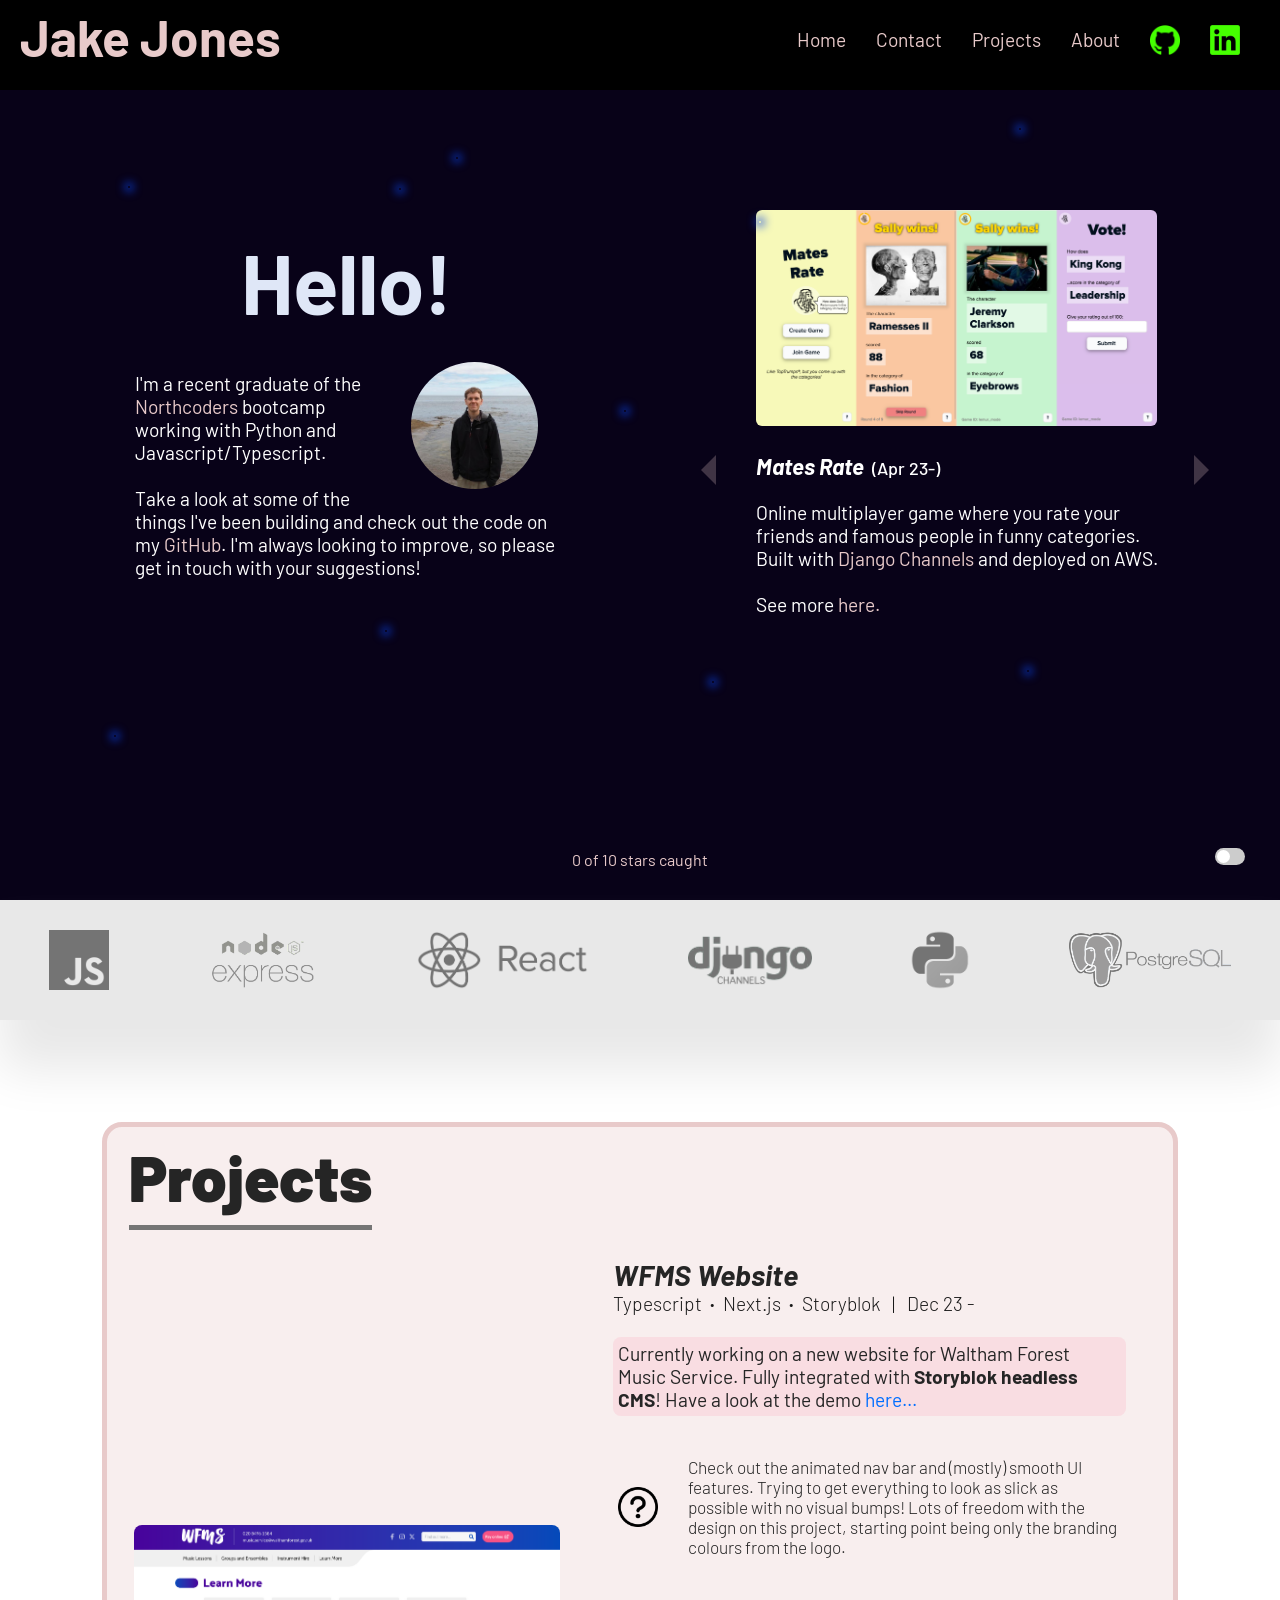
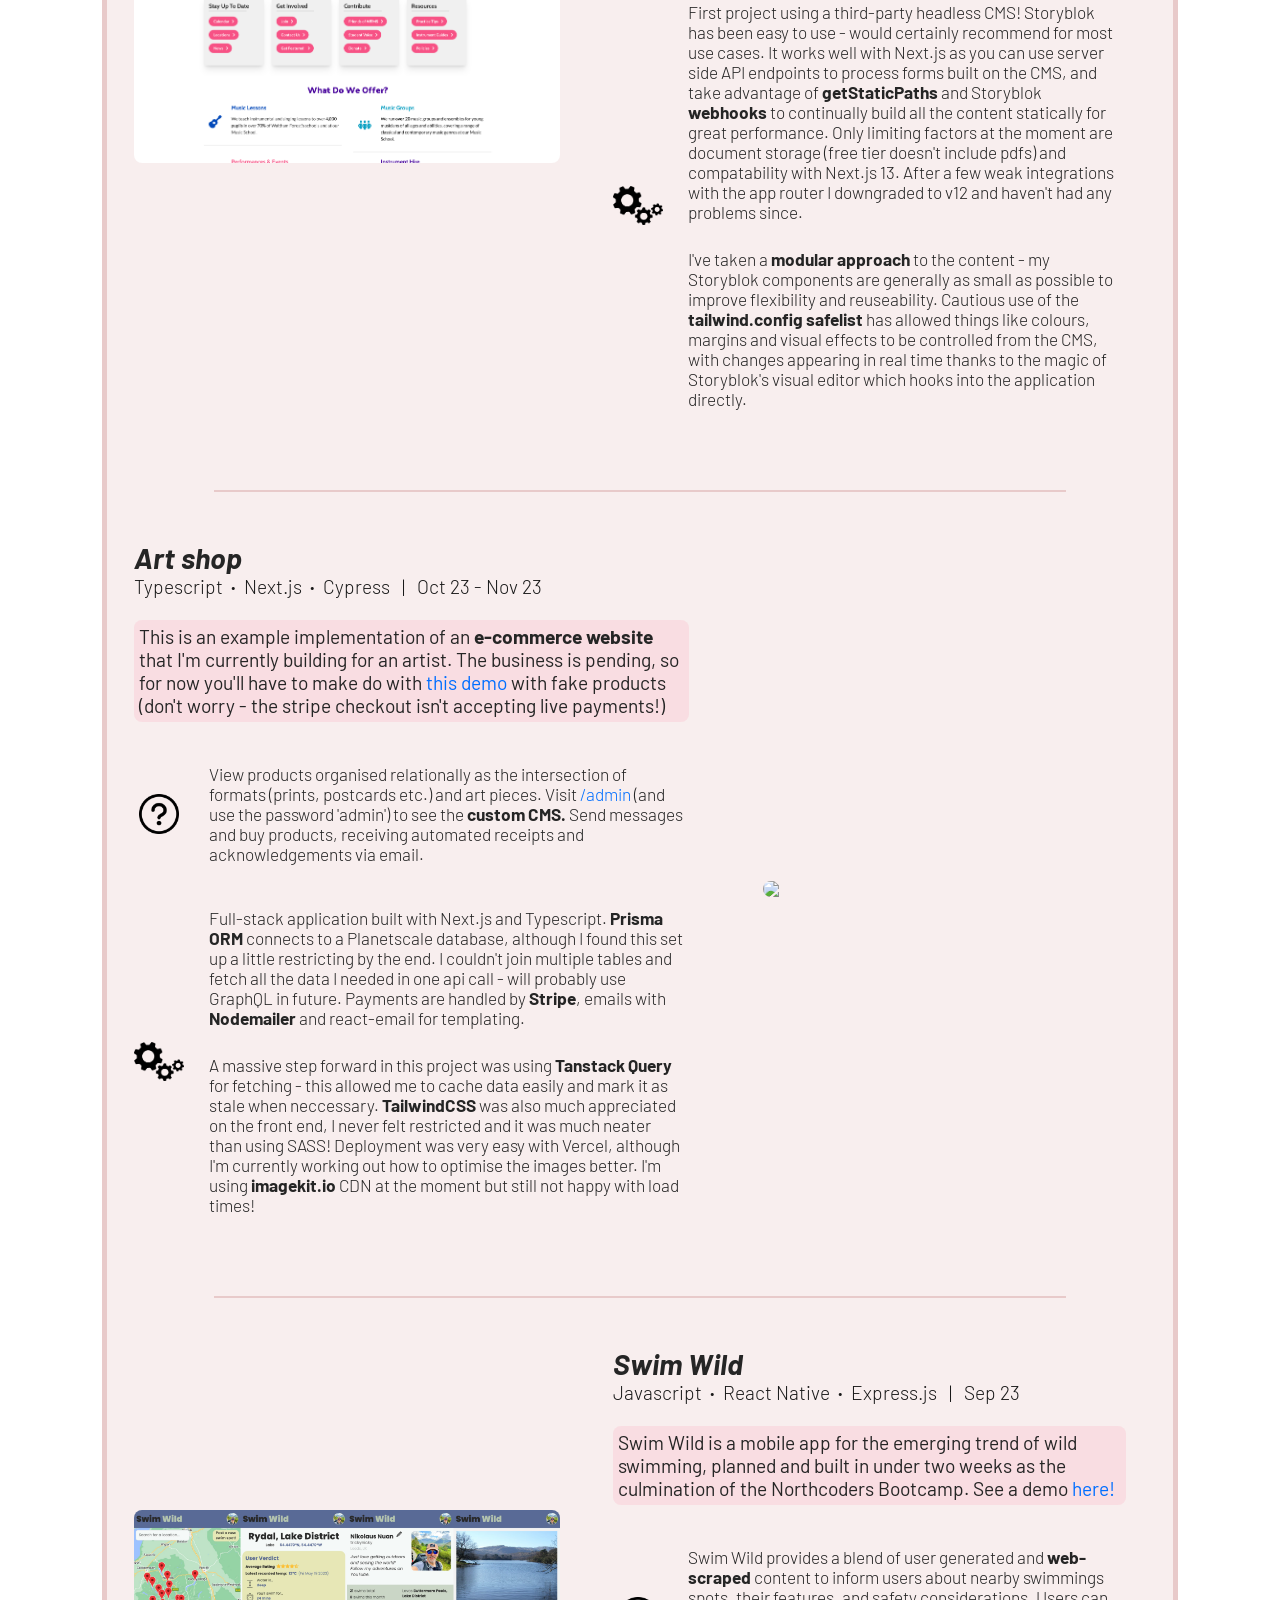
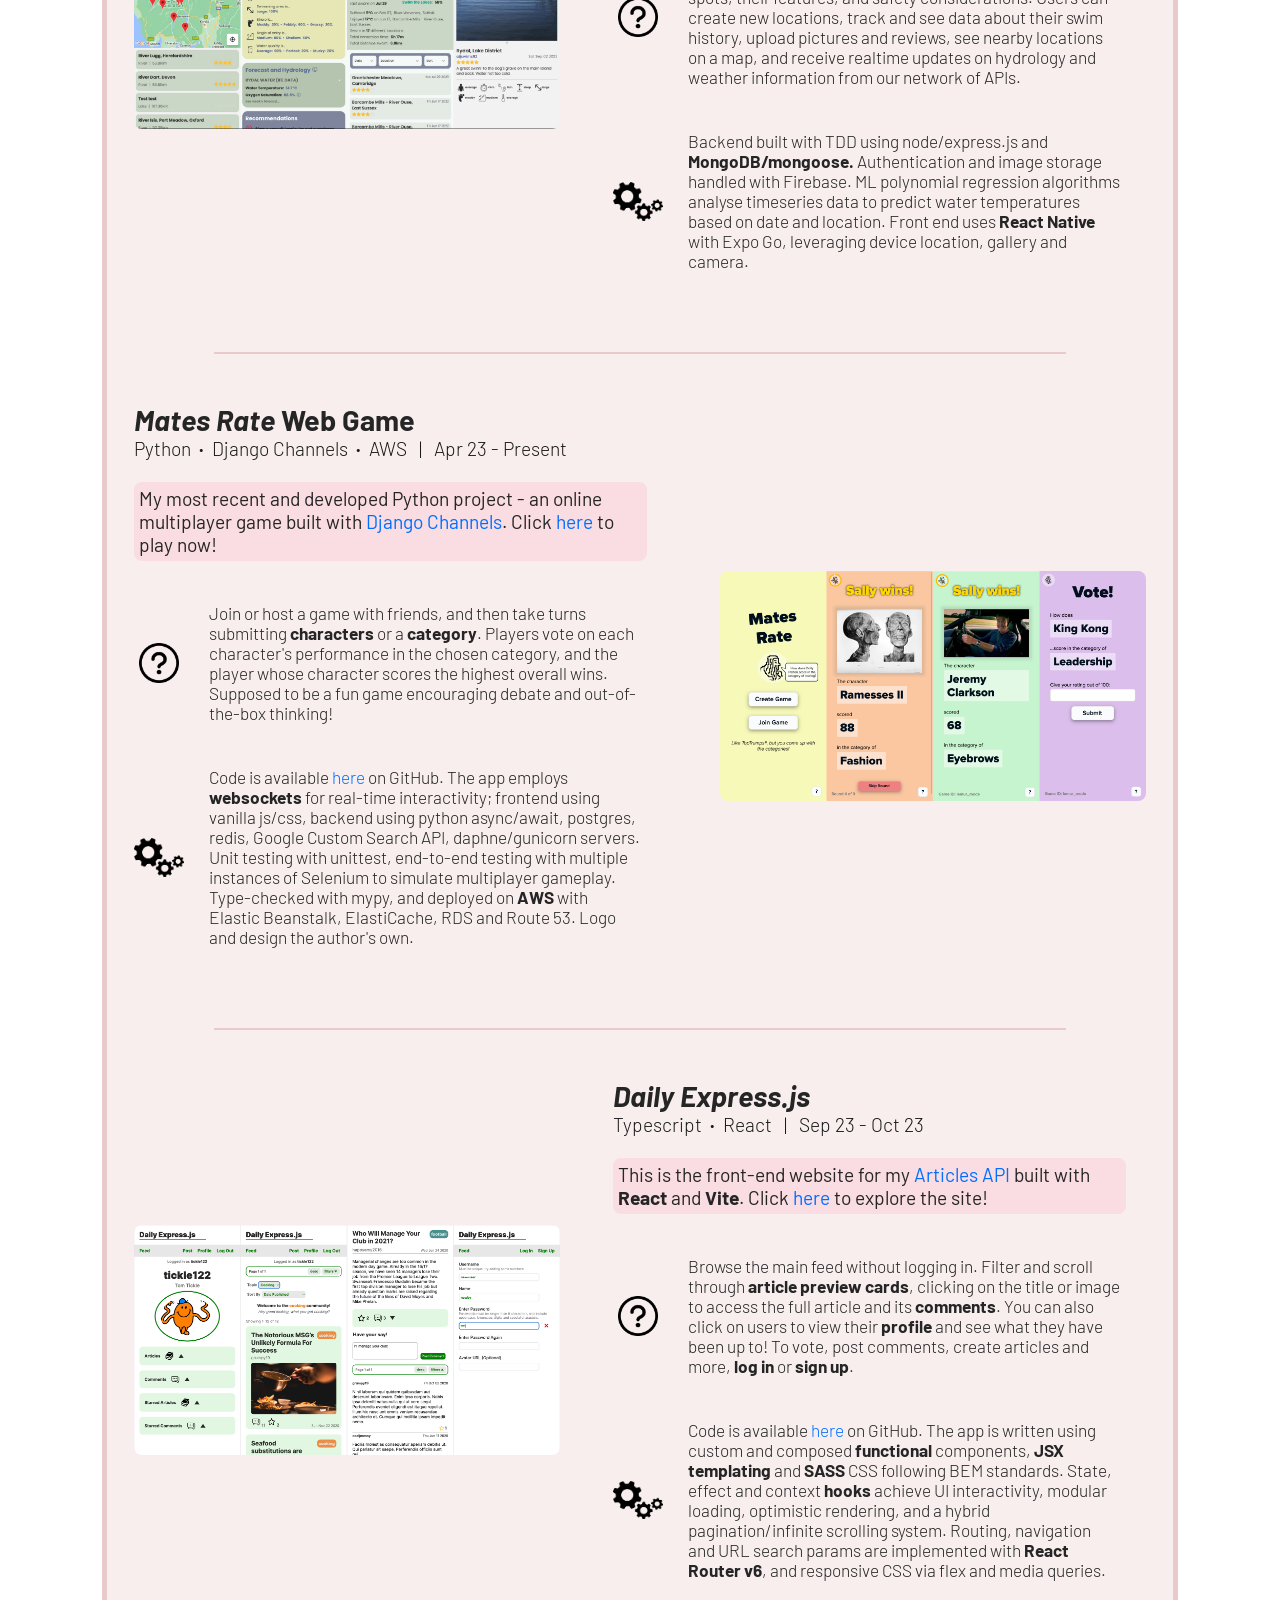
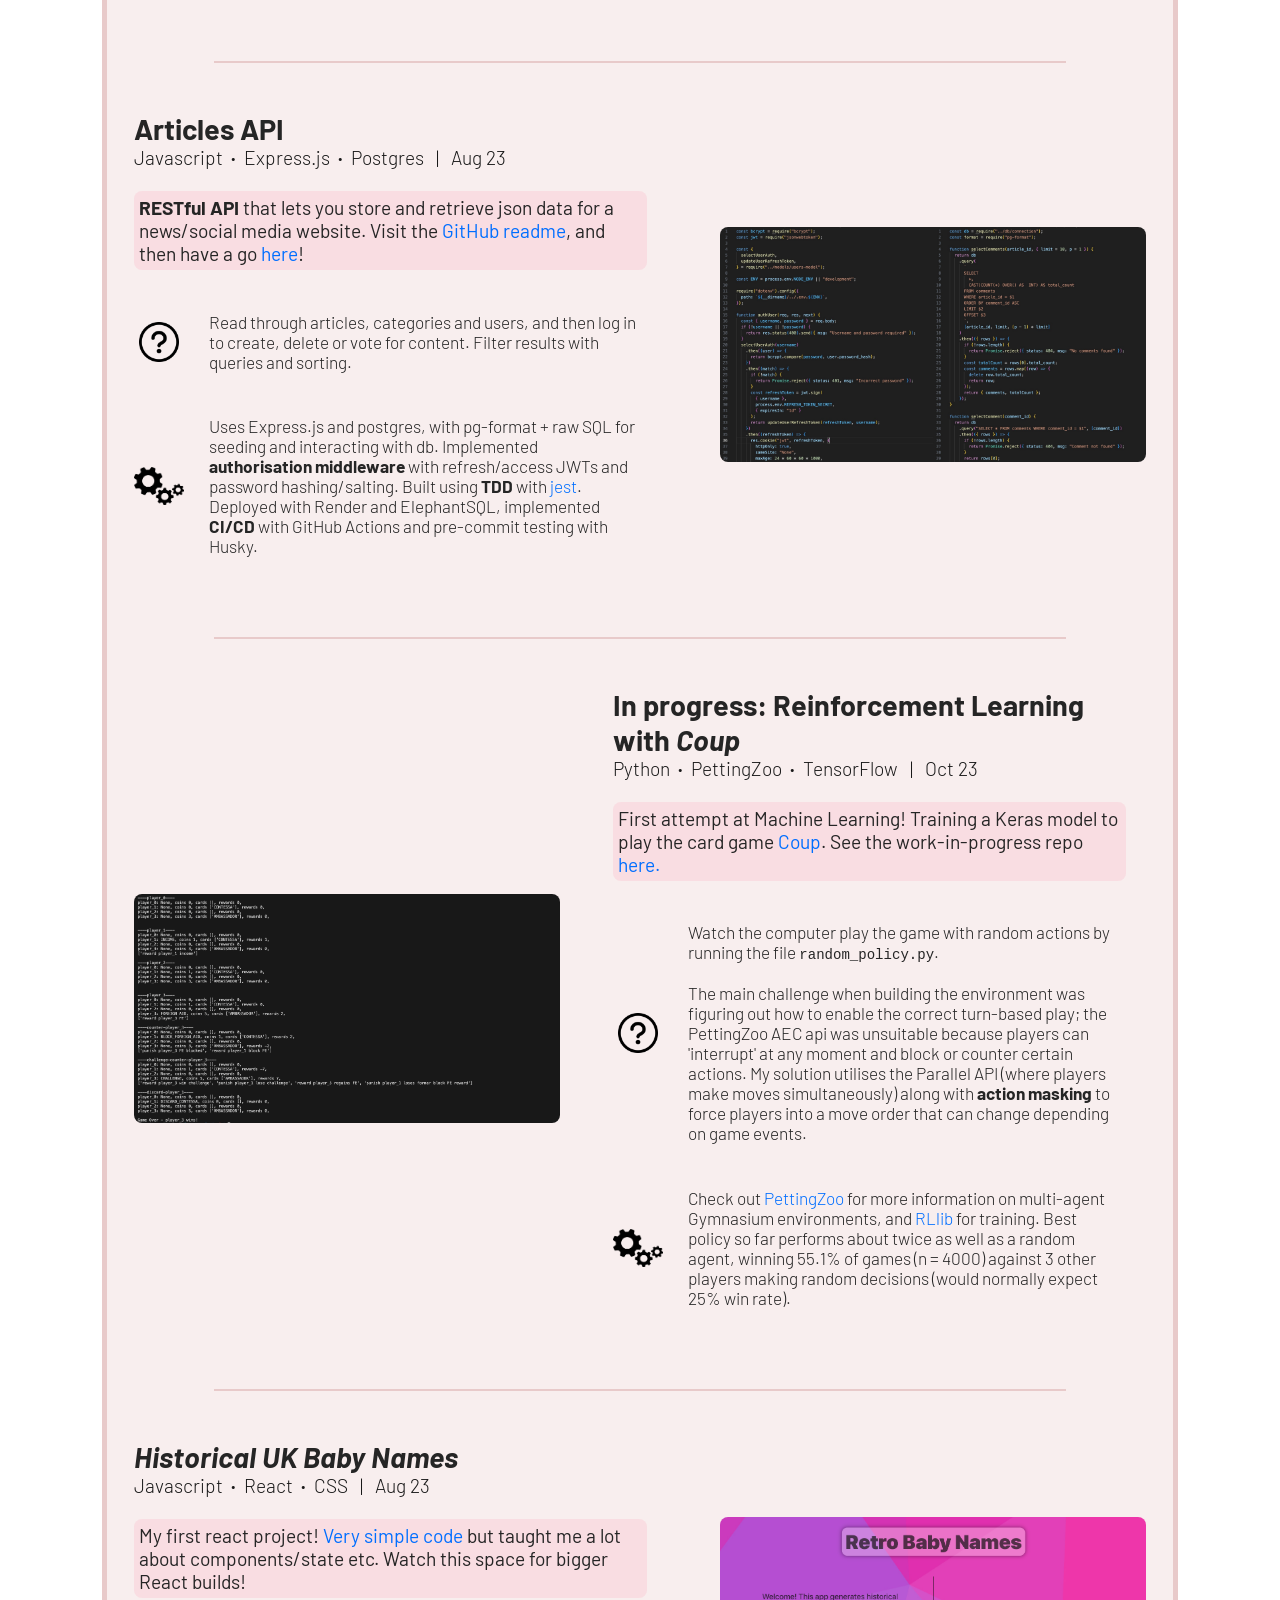
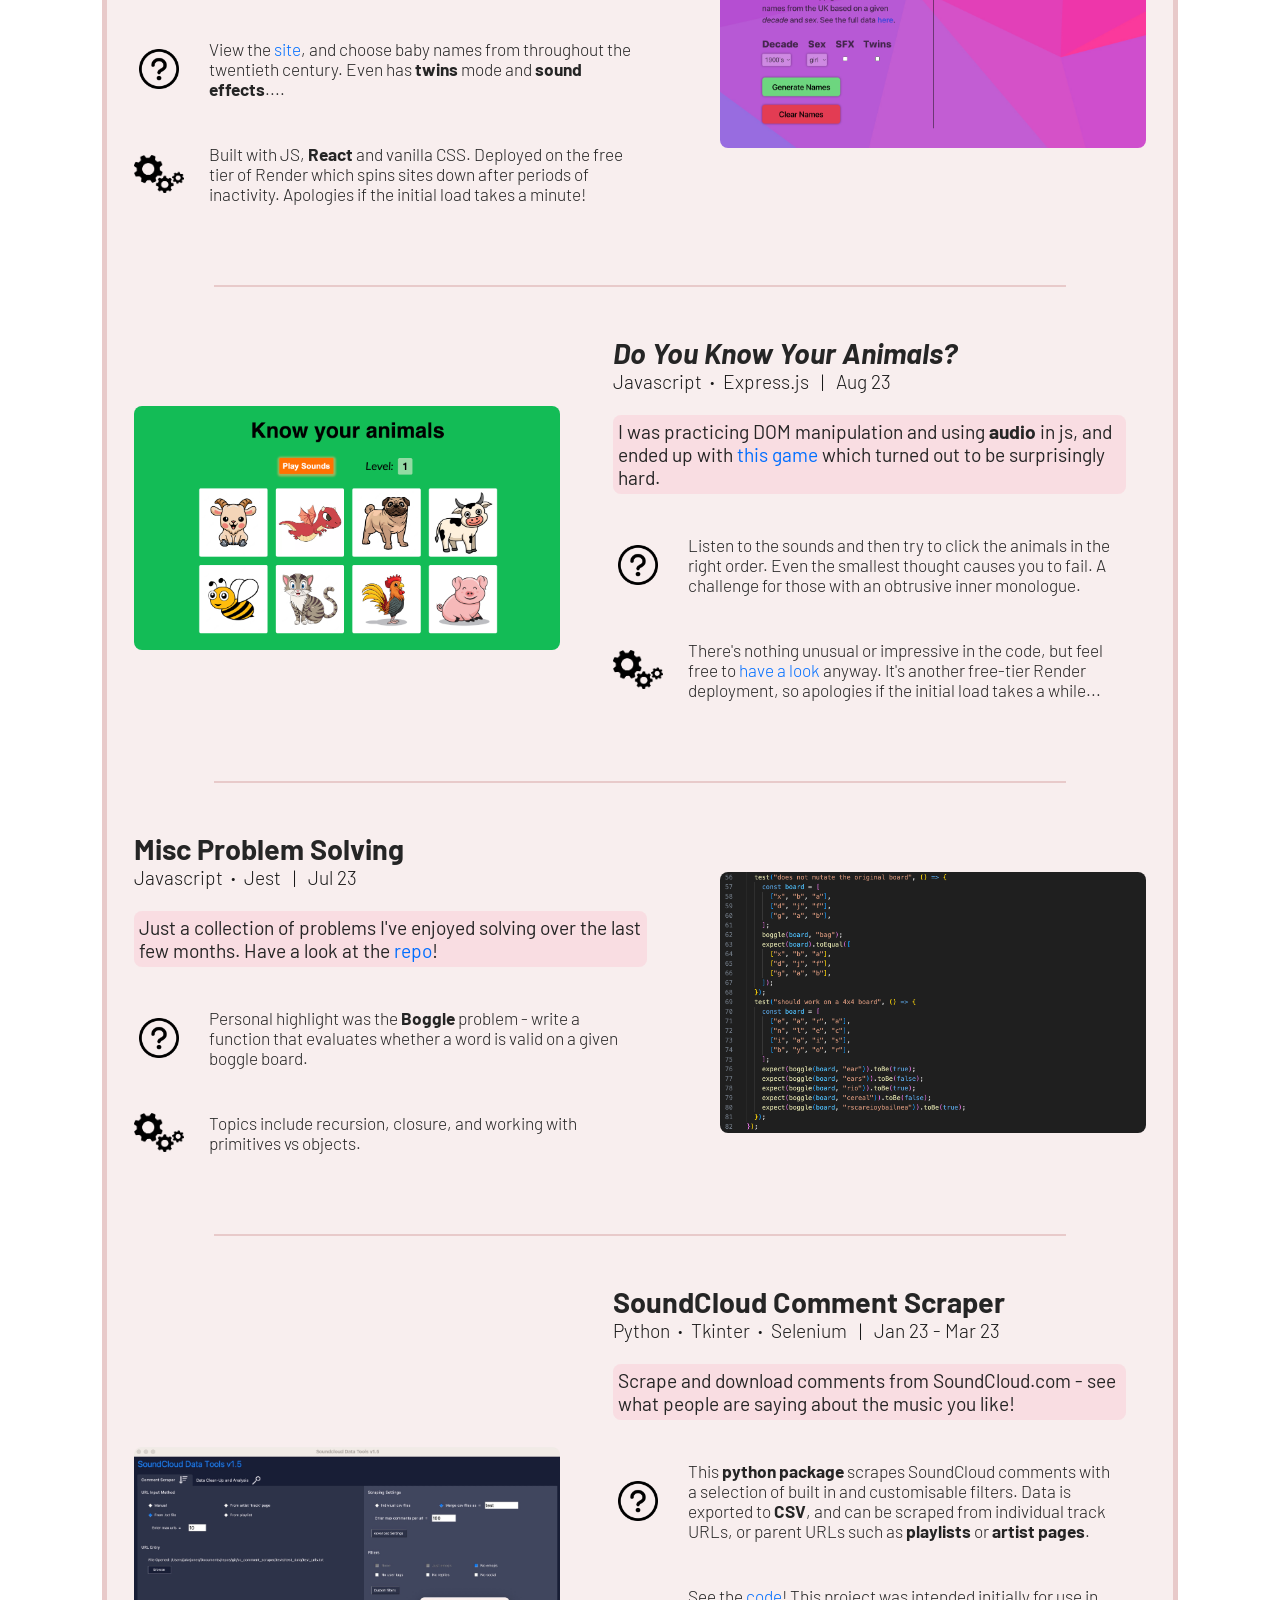
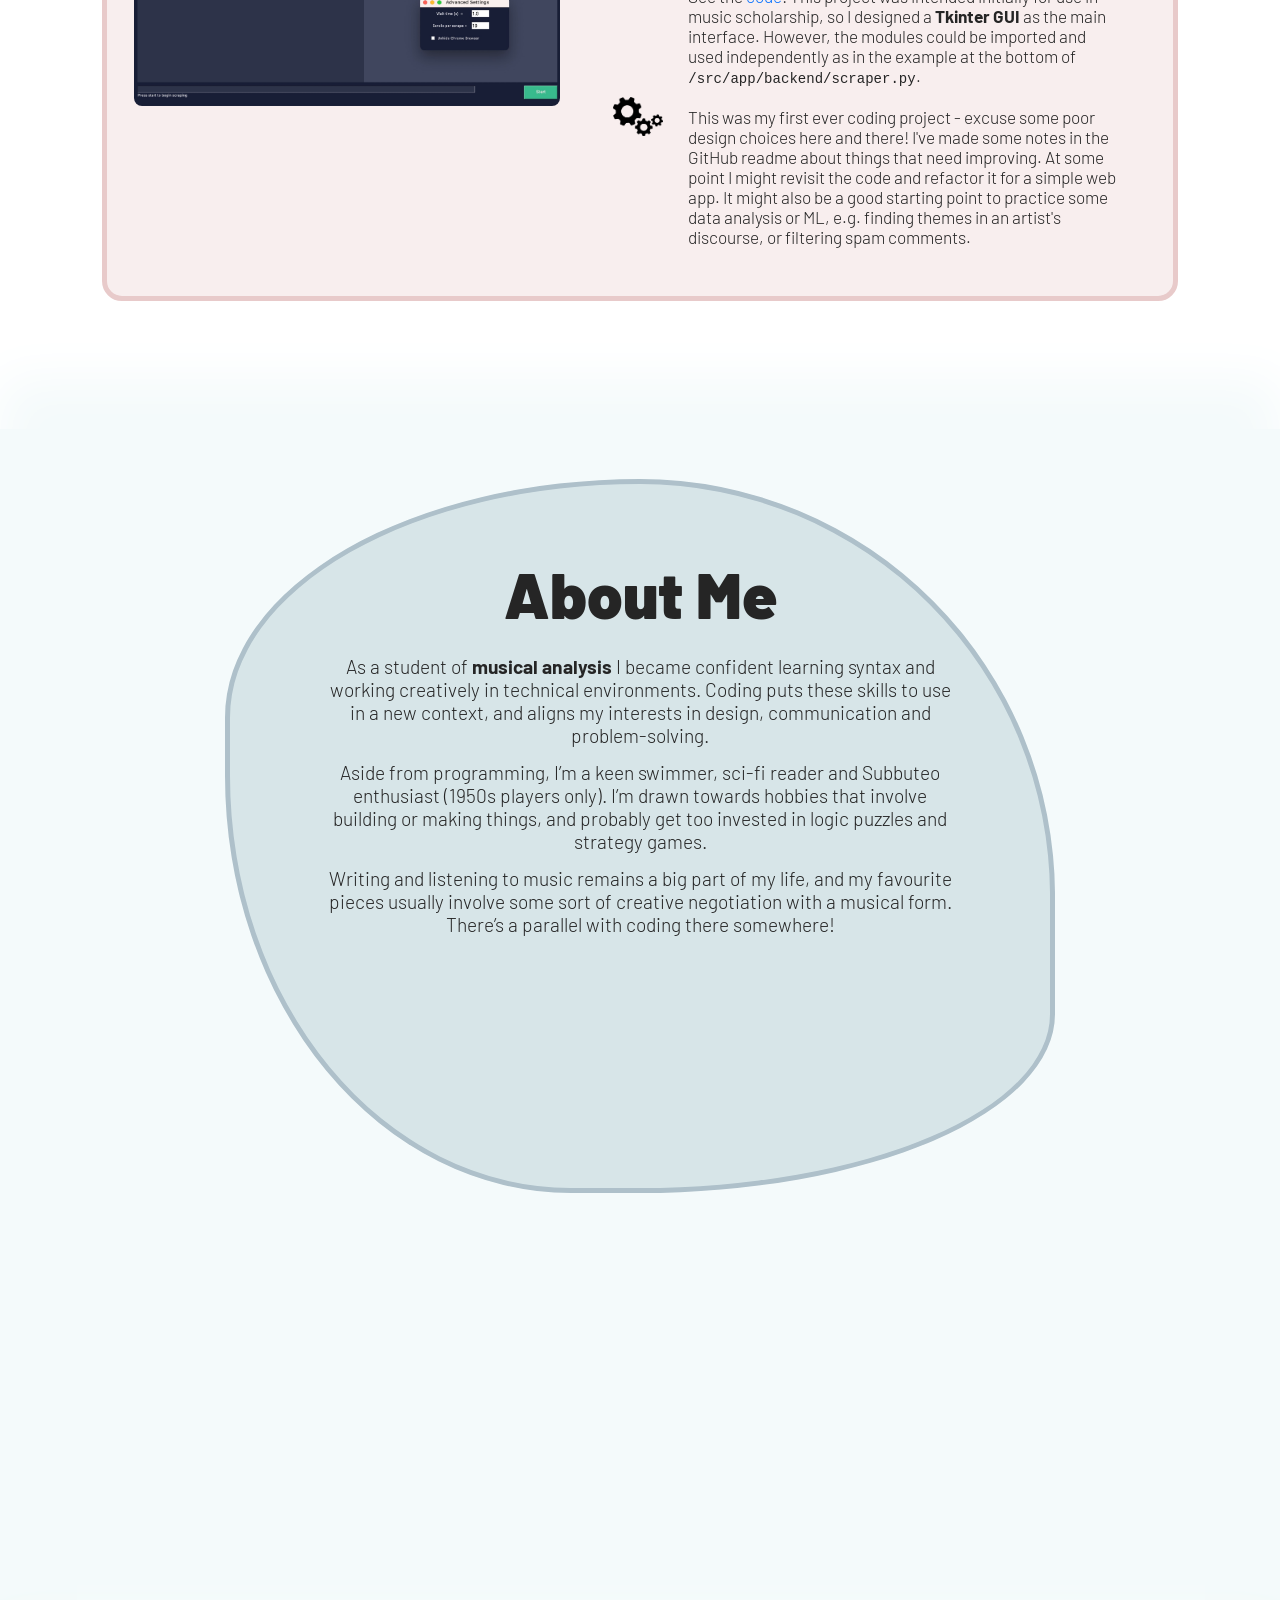
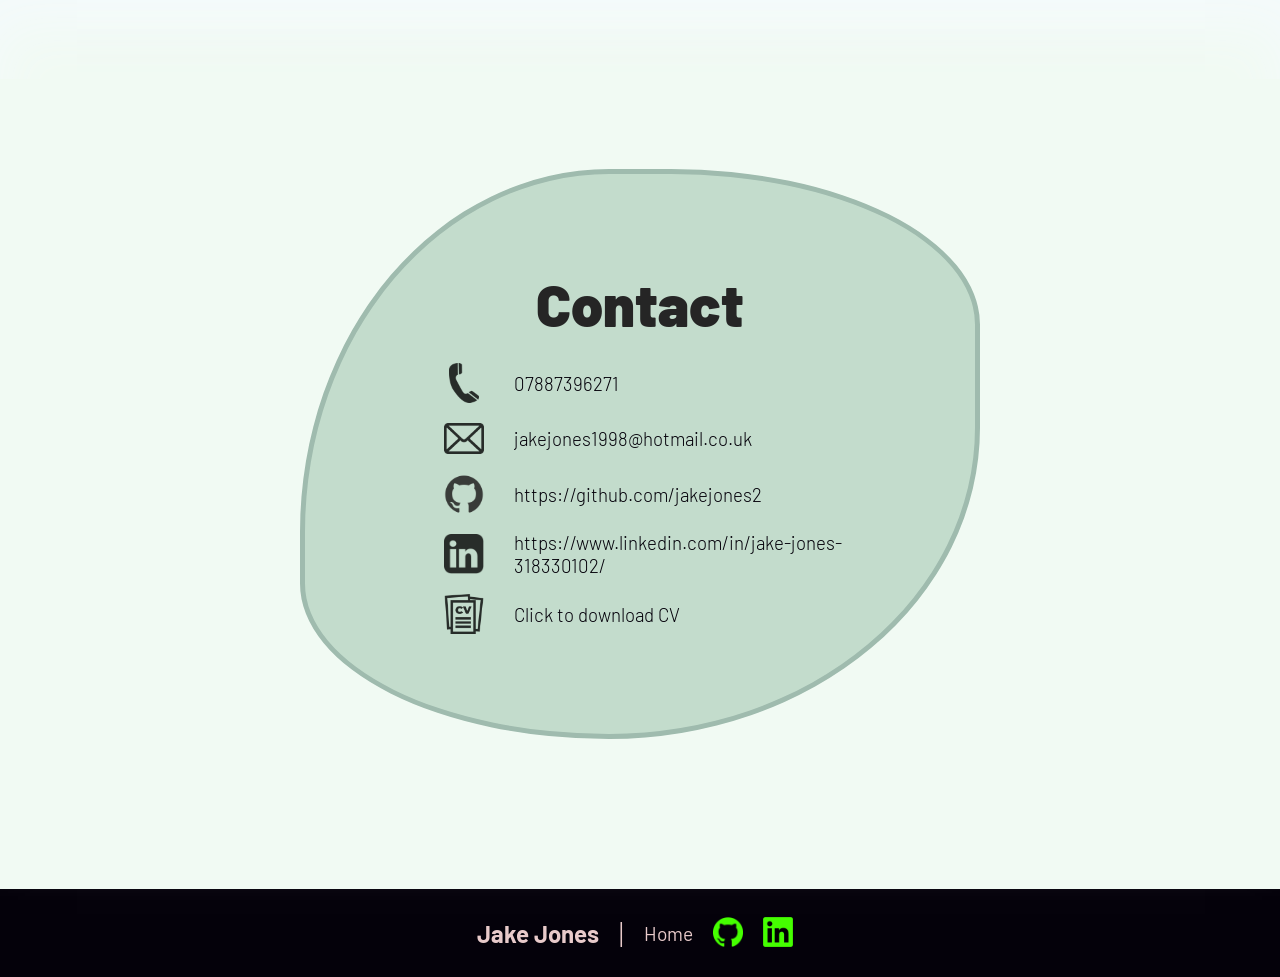
==== commit 481864df: "add wfms project" ====
--- a/index.html
+++ b/index.html
@@ -96,6 +96,27 @@
                 <div class="section-container" id="projects-container">
                     <h2 class="section-title" id="projects-title">Projects</h2>
                     <article id="art-shop-proj" class="project">
+                        <img class="project-img" src="./media/wfms-site.png">
+                        <div class="project-info" id="art-shop-proj-info">
+                            <h2 class="project-title"><i>WFMS Website</i></h2>
+                            <h3 class="project-subtitle">Typescript <b>&nbsp;·&nbsp;</b> Next.js <b>&nbsp;·&nbsp;</b> Storyblok &nbsp;&nbsp;|&nbsp;&nbsp; Dec 23 - </h3>
+                            <p class="project-para headline">Currently working on a new website for Waltham Forest Music Service. Fully integrated with <b>Storyblok headless CMS</b>! Have a look at the demo <a class="project-anchor" href="https://wfmeh-website.vercel.app/" target="_blank">here...</a></p>
+                            <div class="project-description">
+                                <img src="./media/logos/question.png" class="question-logo">
+                                <p class="project-para info">Check out the animated nav bar and (mostly) smooth UI features. Trying to get everything to look as slick as possible with no visual bumps! Lots of freedom with the design on this project, starting point being only the branding colours from the logo.</p>
+                            </div>
+                            <div class="project-tech">
+                                <img class="cogs-logo" src="./media/logos/cogs.png">
+                                <div>
+
+                                    <p class="project-para info">First project using a third-party headless CMS! Storyblok has been easy to use - would certainly recommend for most use cases. It works well with Next.js as you can use server side API endpoints to process forms built on the CMS, and take advantage of <b>getStaticPaths</b> and Storyblok <b>webhooks</b> to continually build all the content statically for great performance. Only limiting factors at the moment are document storage (free tier doesn't include pdfs) and compatability with Next.js 13. After a few weak integrations with the app router I downgraded to v12 and haven't had any problems since.</p>
+                                    <p class="project-para info">I've taken a <b>modular approach</b> to the content - my Storyblok components are generally as small as possible to improve flexibility and reuseability. Cautious use of the <b>tailwind.config safelist</b> has allowed things like colours, margins and visual effects to be controlled from the CMS, with changes appearing in real time thanks to the magic of Storyblok's visual editor which hooks into the application directly.</p>
+                                </div>
+                            </div>
+                        </div>
+                    </article>
+                    <div class="divider"></div>
+                    <article id="art-shop-proj" class="project">
                         <div class="project-info" id="art-shop-proj-info">
                             <h2 class="project-title"><i>Art shop</i></h2>
                             <h3 class="project-subtitle">Typescript <b>&nbsp;·&nbsp;</b> Next.js <b>&nbsp;·&nbsp;</b> Cypress &nbsp;&nbsp;|&nbsp;&nbsp; Oct 23 - Nov 23</h3>
@@ -106,7 +127,10 @@
                             </div>
                             <div class="project-tech">
                                 <img class="cogs-logo" src="./media/logos/cogs.png">
-                                <p class="project-para info">Full-stack application built with Next.js and Typescript. <b>Prisma ORM</b> connects to a Planetscale database, although I found this set up a little restricting by the end! I couldn't work out how to join multiple tables and fetch all the data I needed in one api call - will probably look into GraphQL in future. Payments are handled by <b>Stripe</b>, emails with <b>Nodemailer</b> and react-email for templating. A massive step forward in this project was using <b>Tanstack Query</b> for fetching - this allowed me to cache data easily and mark it as stale when neccessary. <b>TailwindCSS</b> was also much appreciated on the front end, I never felt restricted and it was much neater than using SASS! Deployment was very easy with Vercel, although I'm currently working out how to optimise the images better. I'm using <b>imagekit.io</b> CDN at the moment but still not happy with load times!</p>
+                                <div>
+                                    <p class="project-para info">Full-stack application built with Next.js and Typescript. <b>Prisma ORM</b> connects to a Planetscale database, although I found this set up a little restricting by the end. I couldn't join multiple tables and fetch all the data I needed in one api call - will probably use GraphQL in future. Payments are handled by <b>Stripe</b>, emails with <b>Nodemailer</b> and react-email for templating.</p>
+                                    <p class="project-para info">A massive step forward in this project was using <b>Tanstack Query</b> for fetching - this allowed me to cache data easily and mark it as stale when neccessary. <b>TailwindCSS</b> was also much appreciated on the front end, I never felt restricted and it was much neater than using SASS! Deployment was very easy with Vercel, although I'm currently working out how to optimise the images better. I'm using <b>imagekit.io</b> CDN at the moment but still not happy with load times!</p>
+                                </div>
                             </div>
                         </div>
                         <img class="project-img" src="./media/art-shop.png">
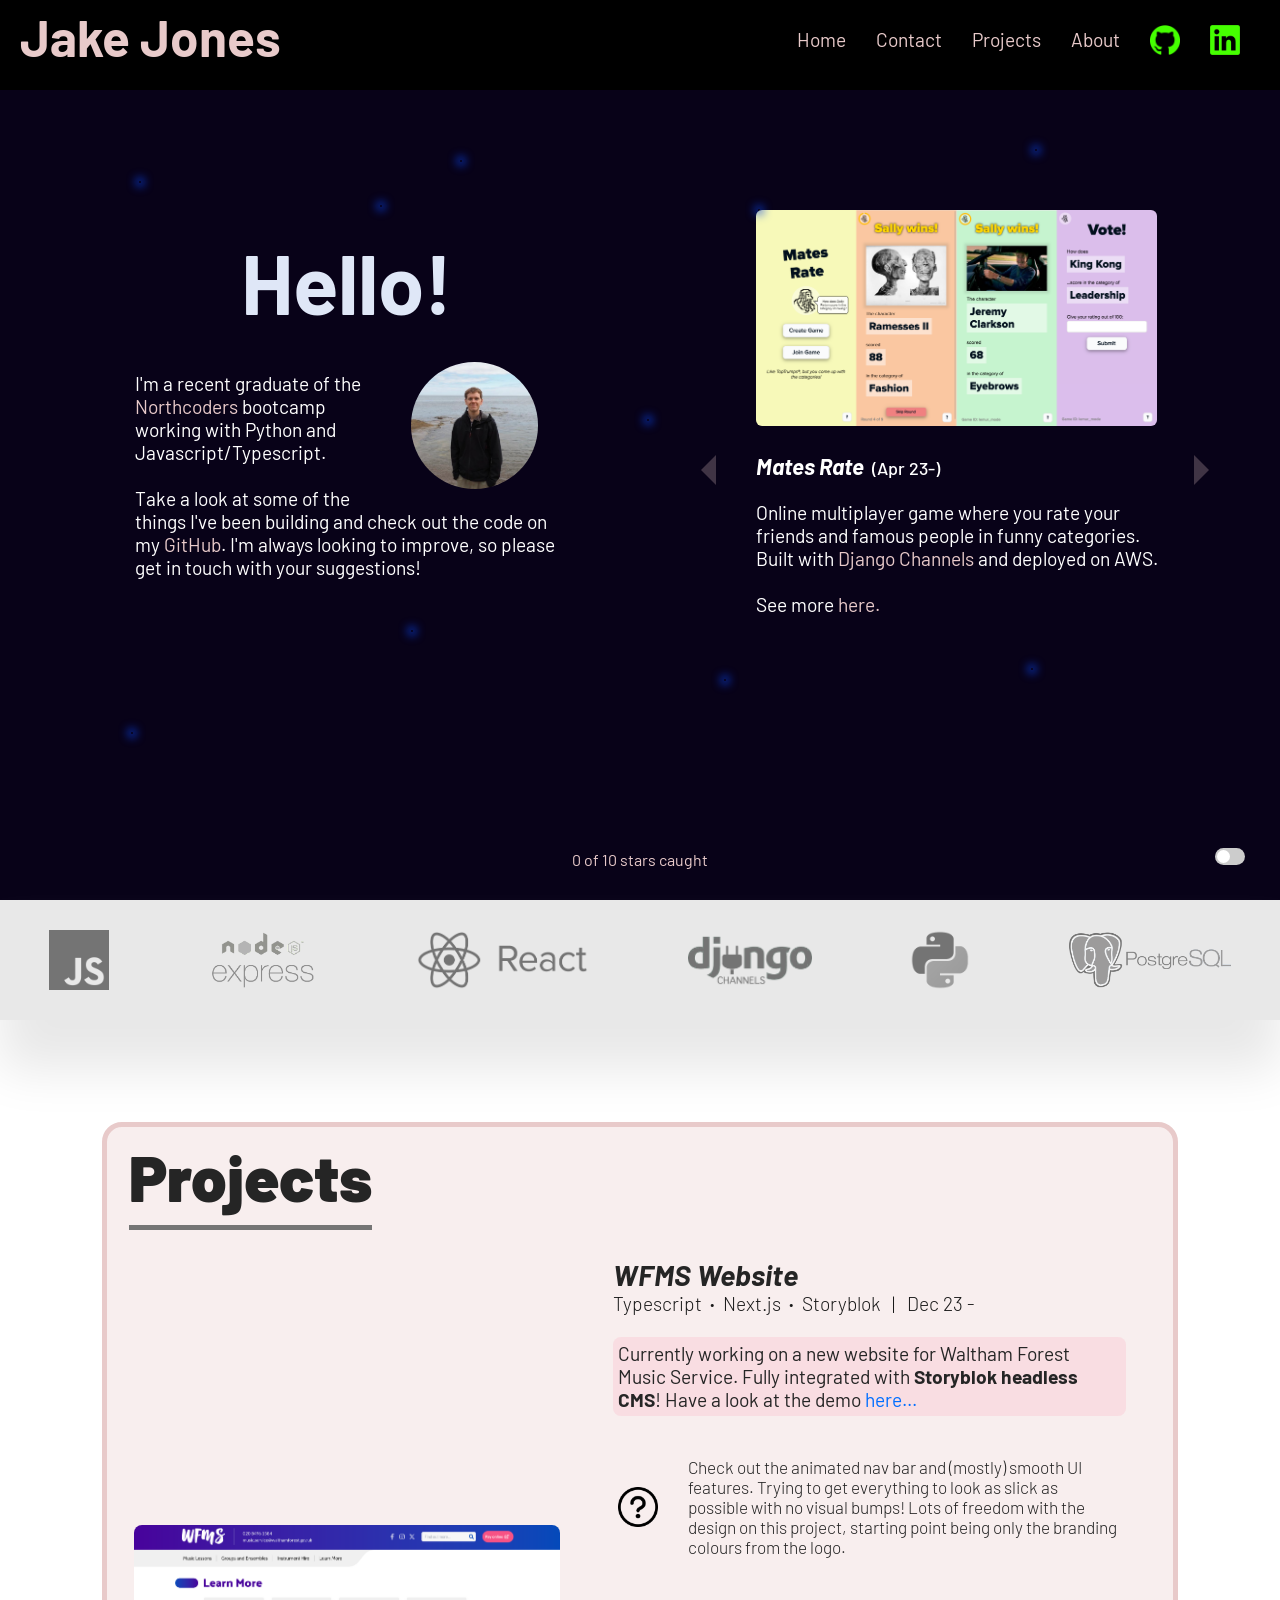
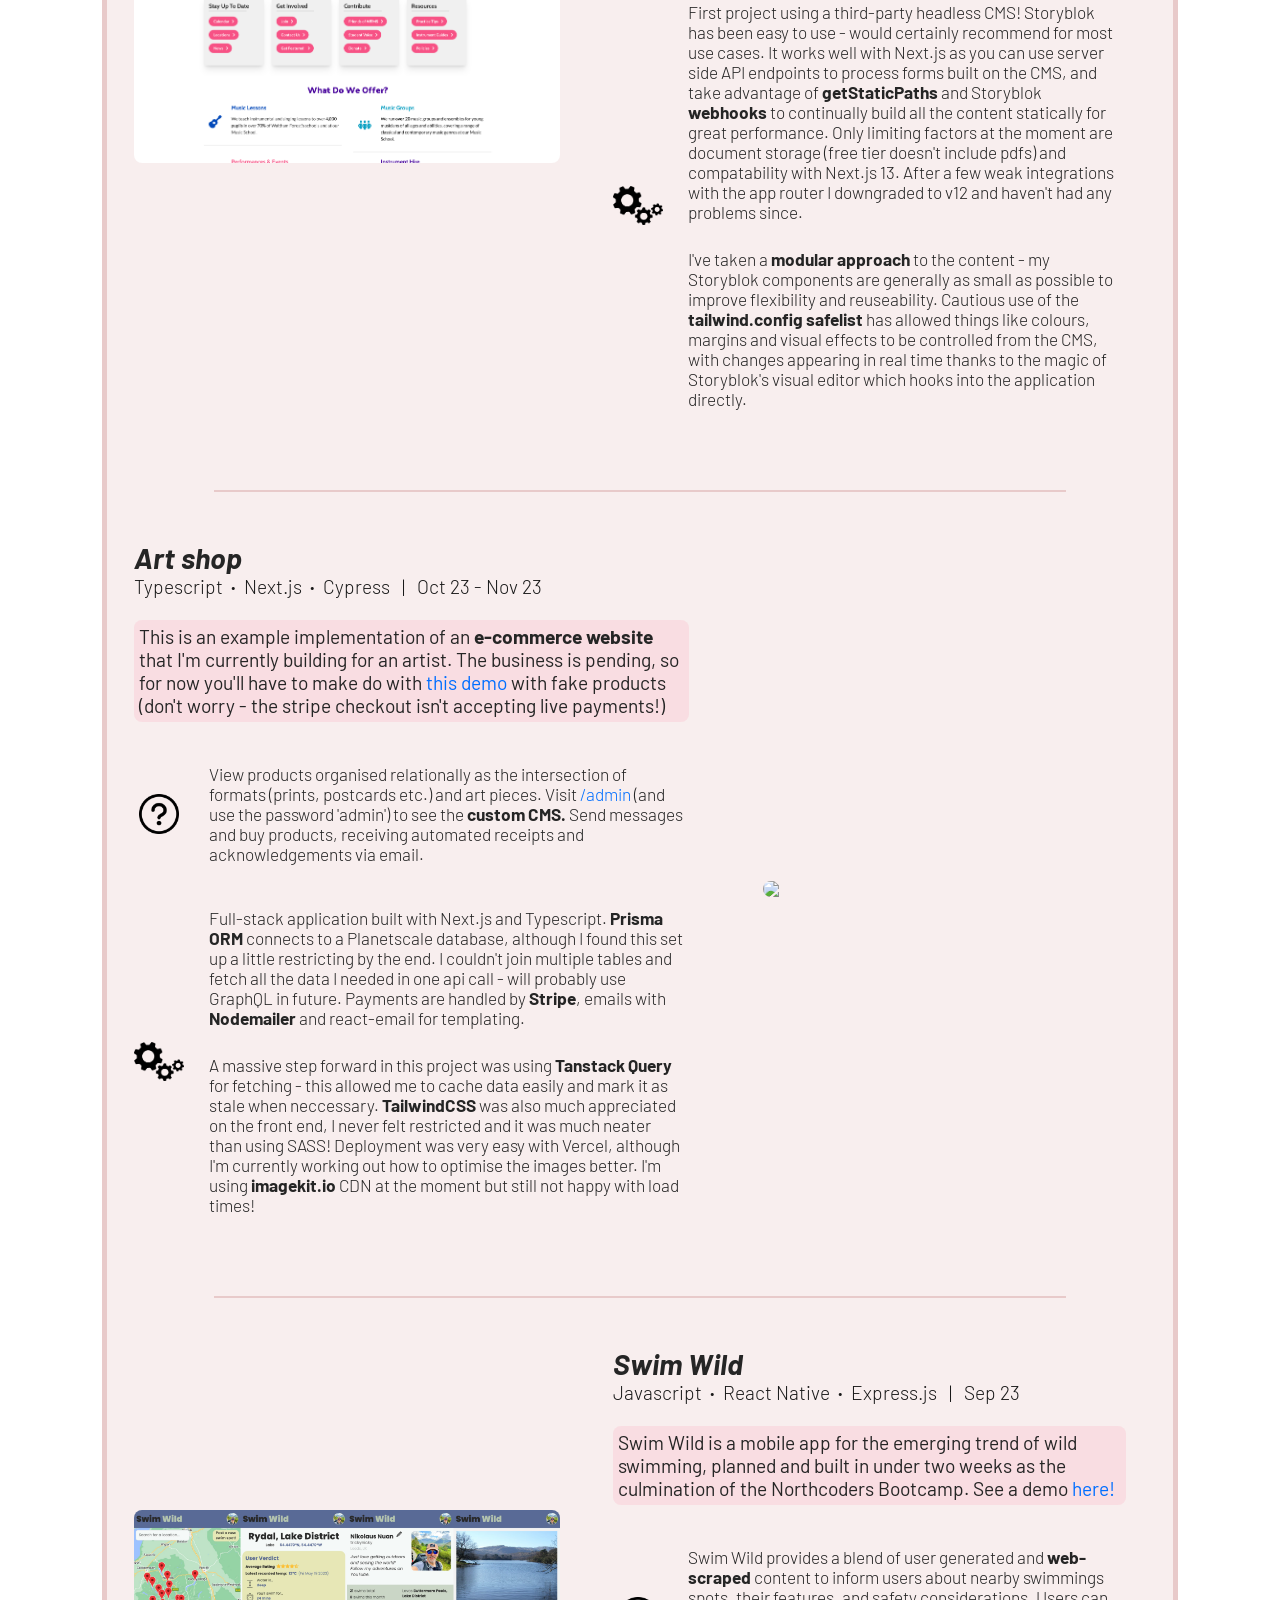
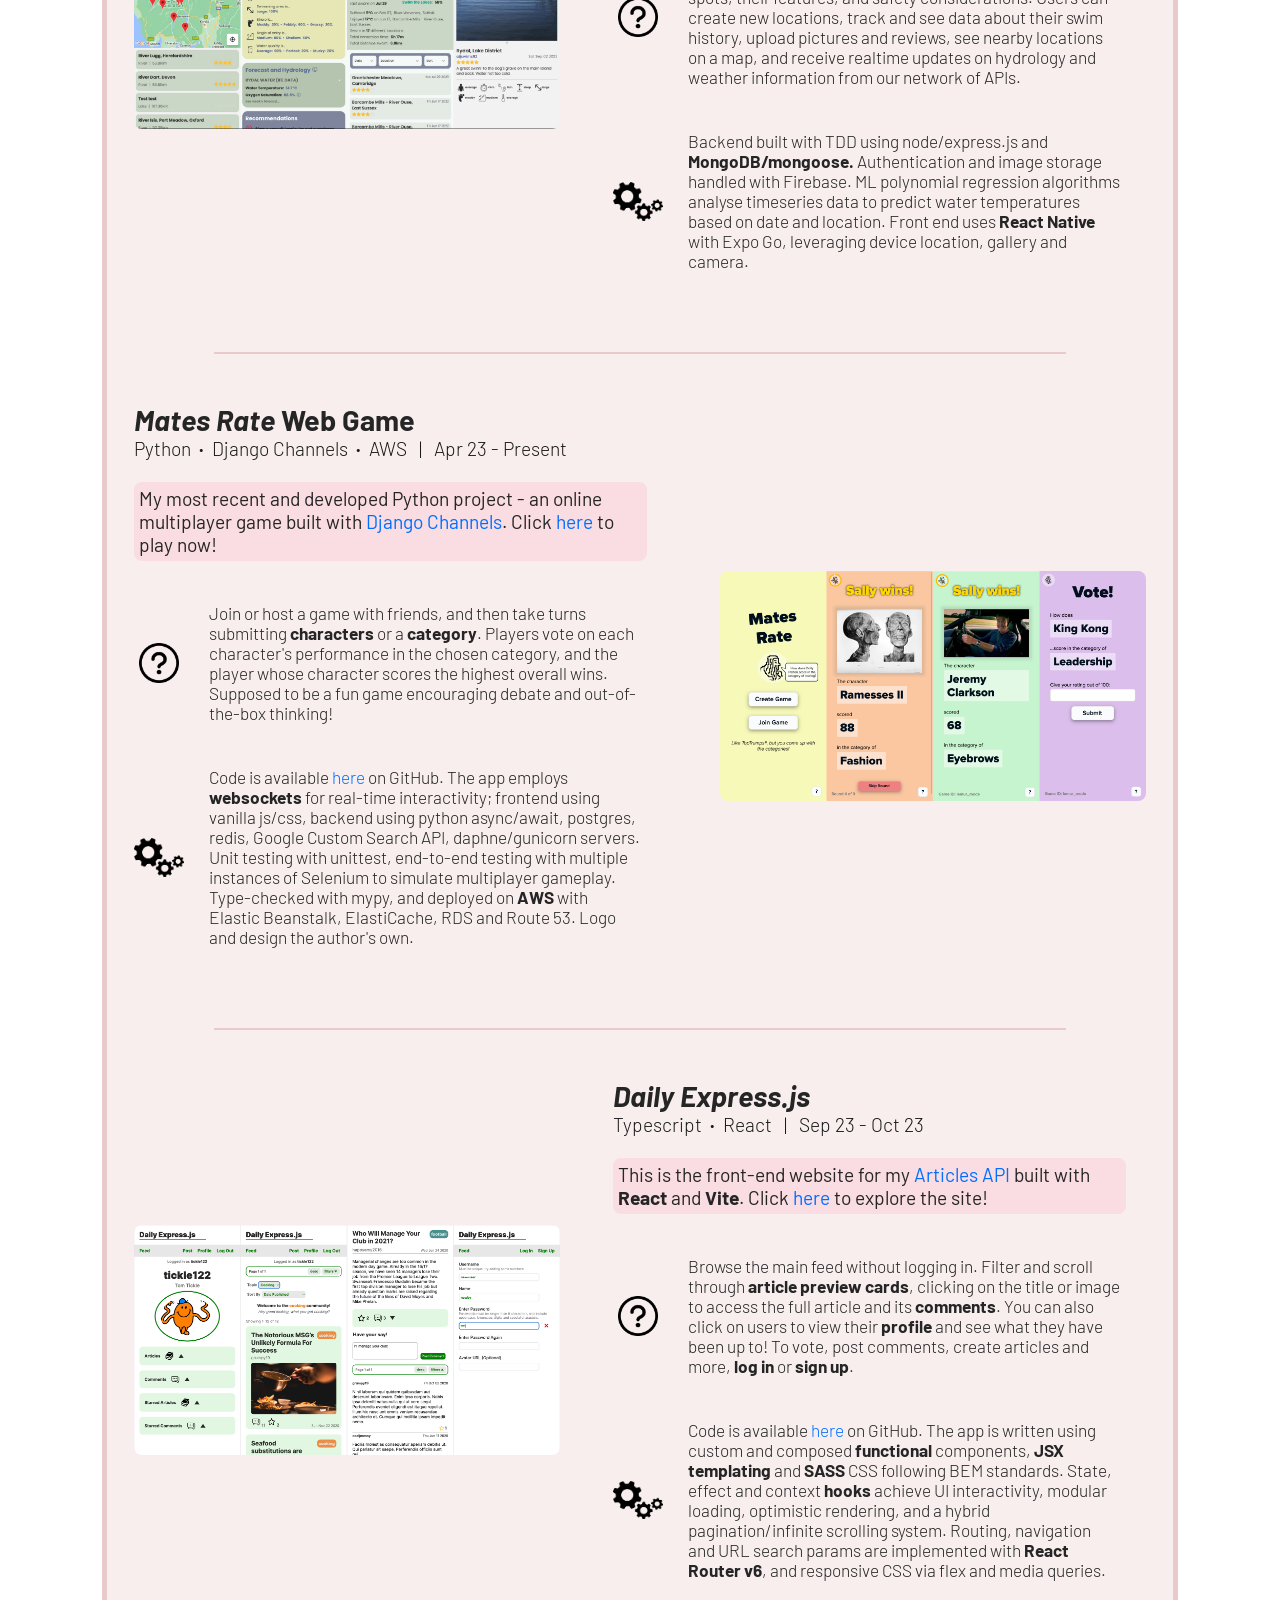
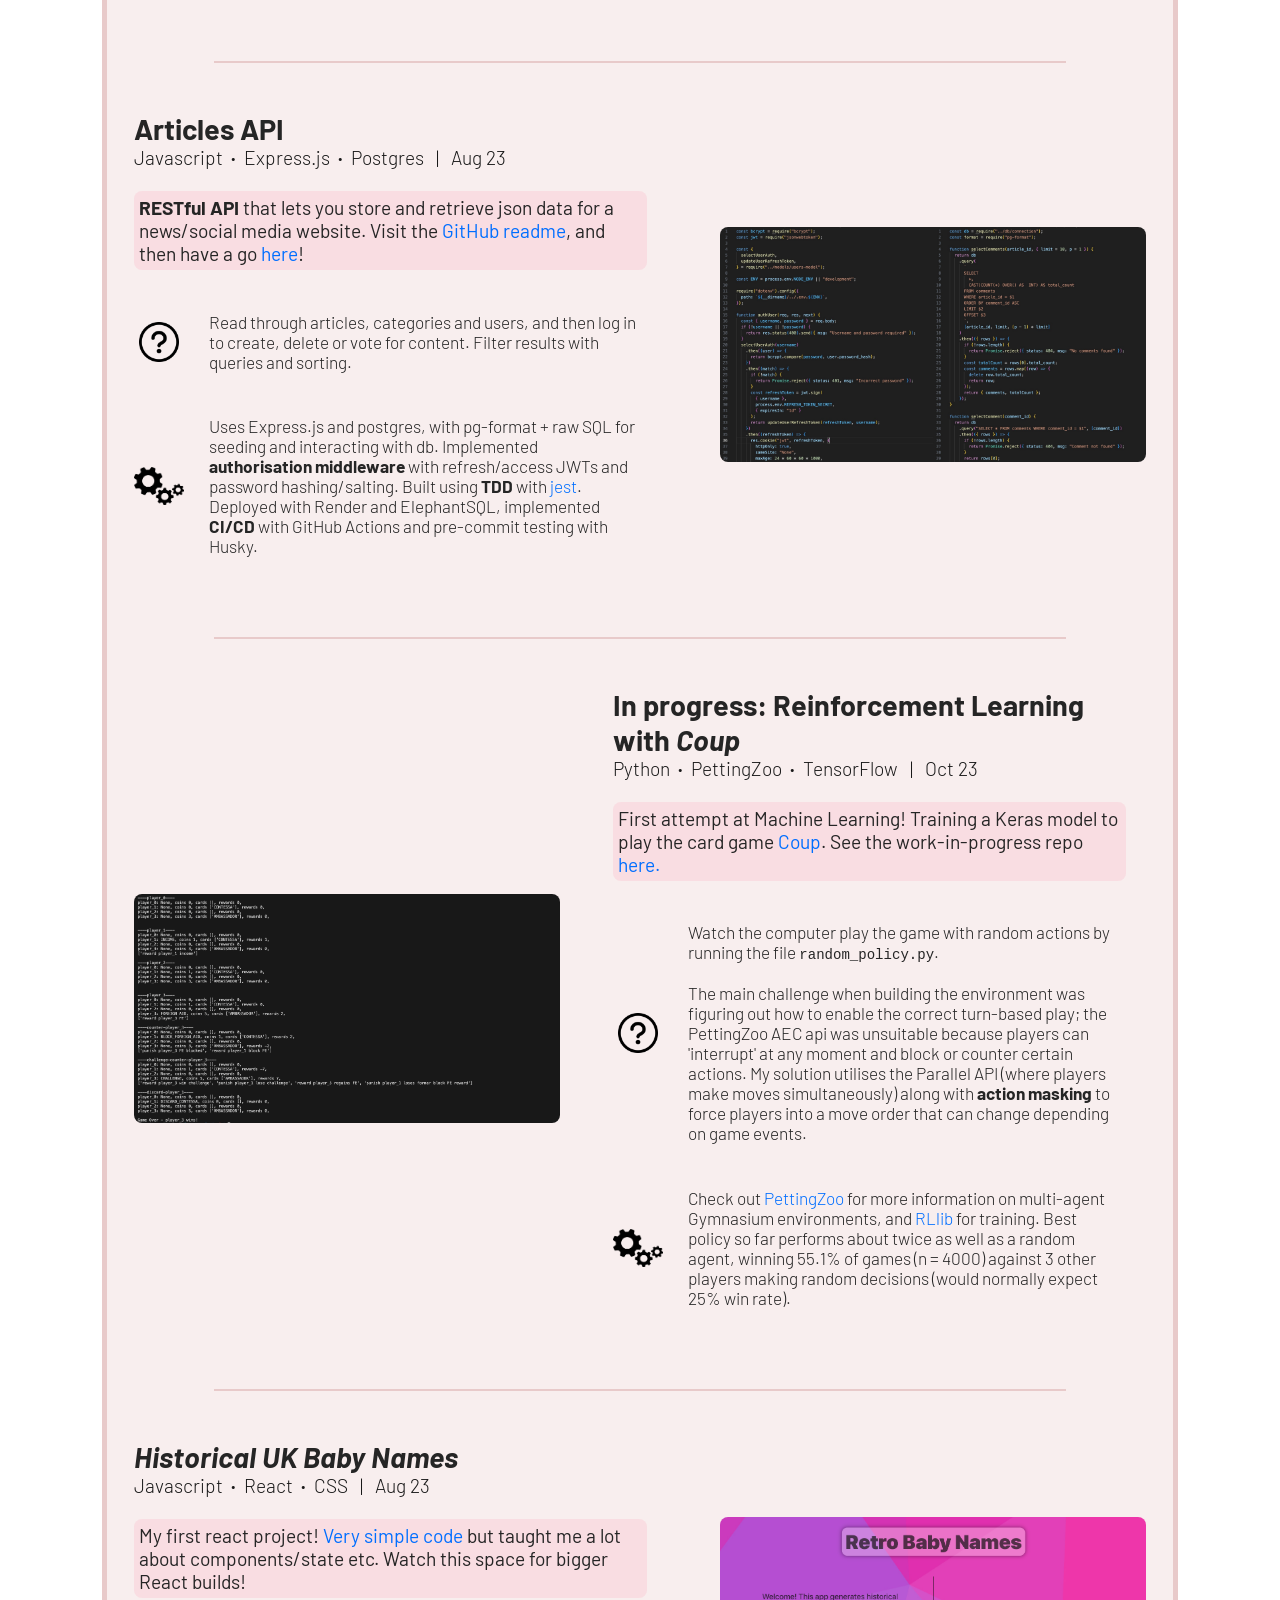
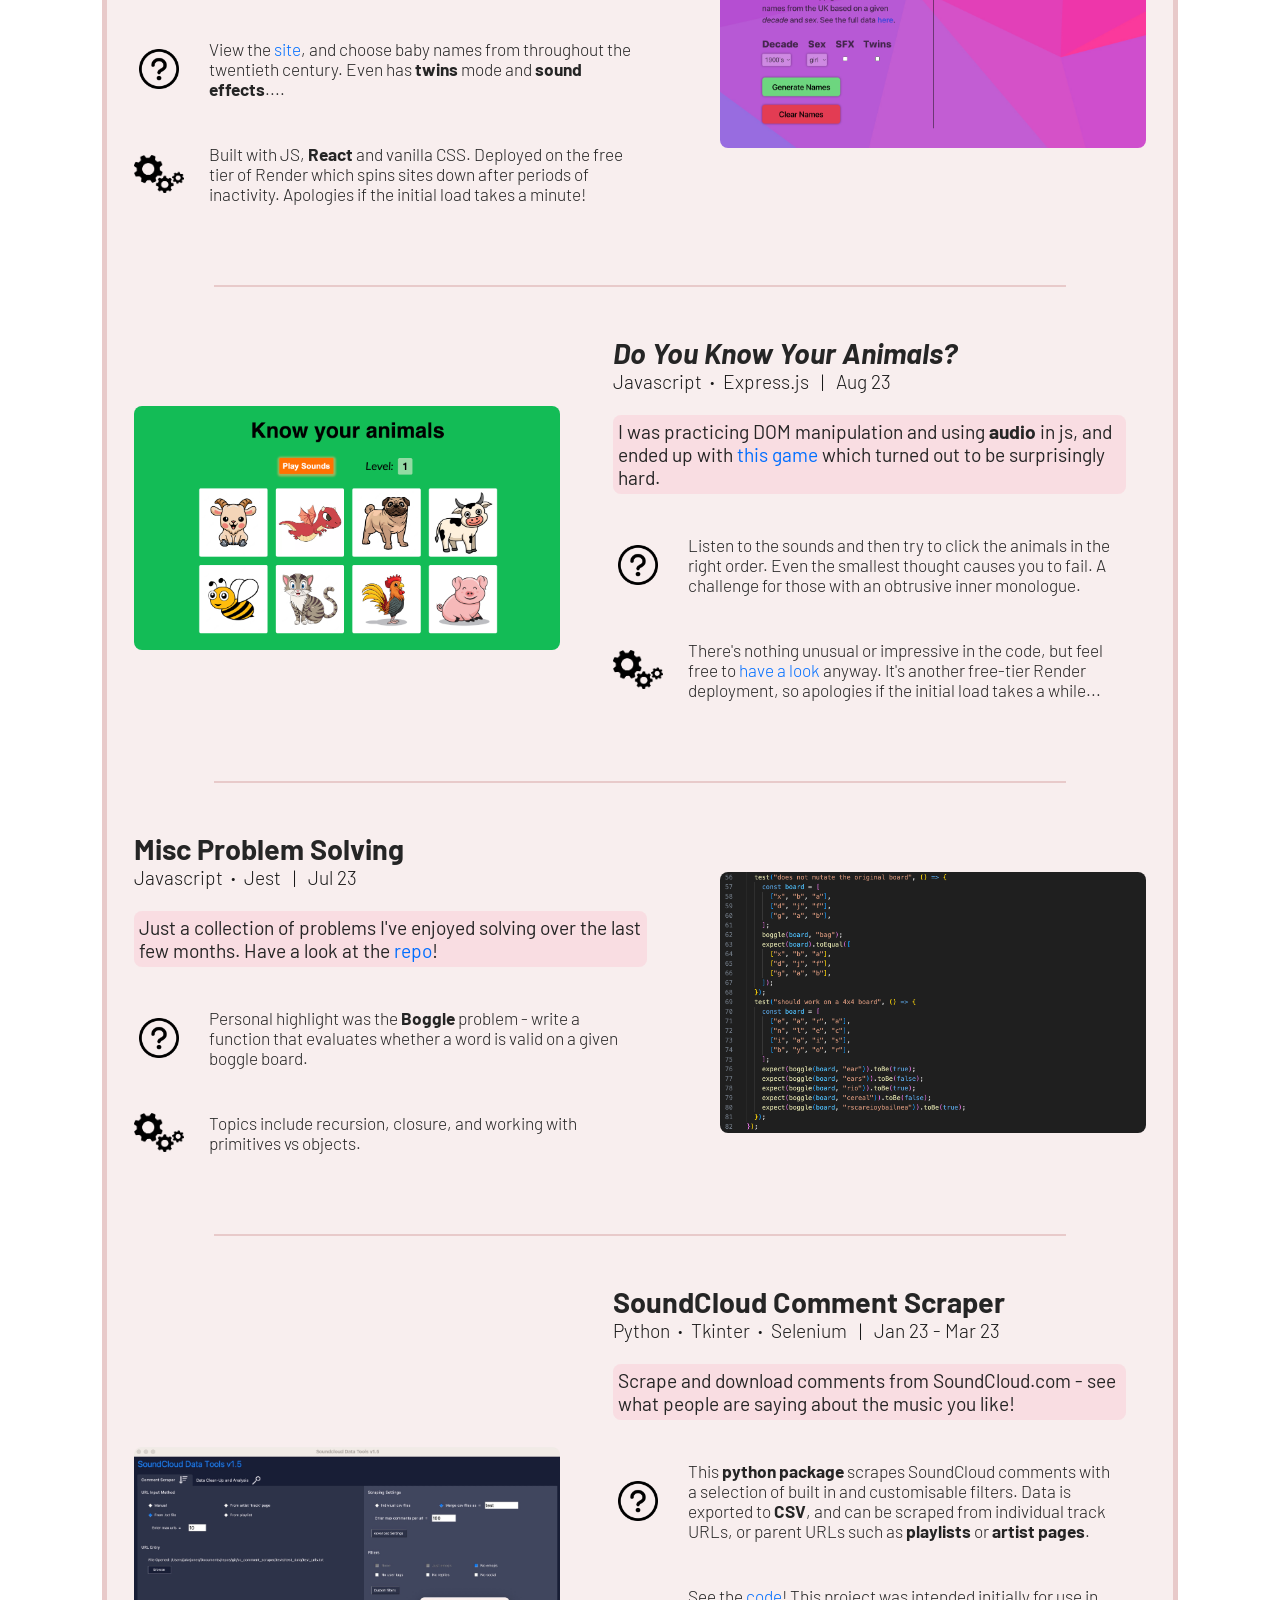
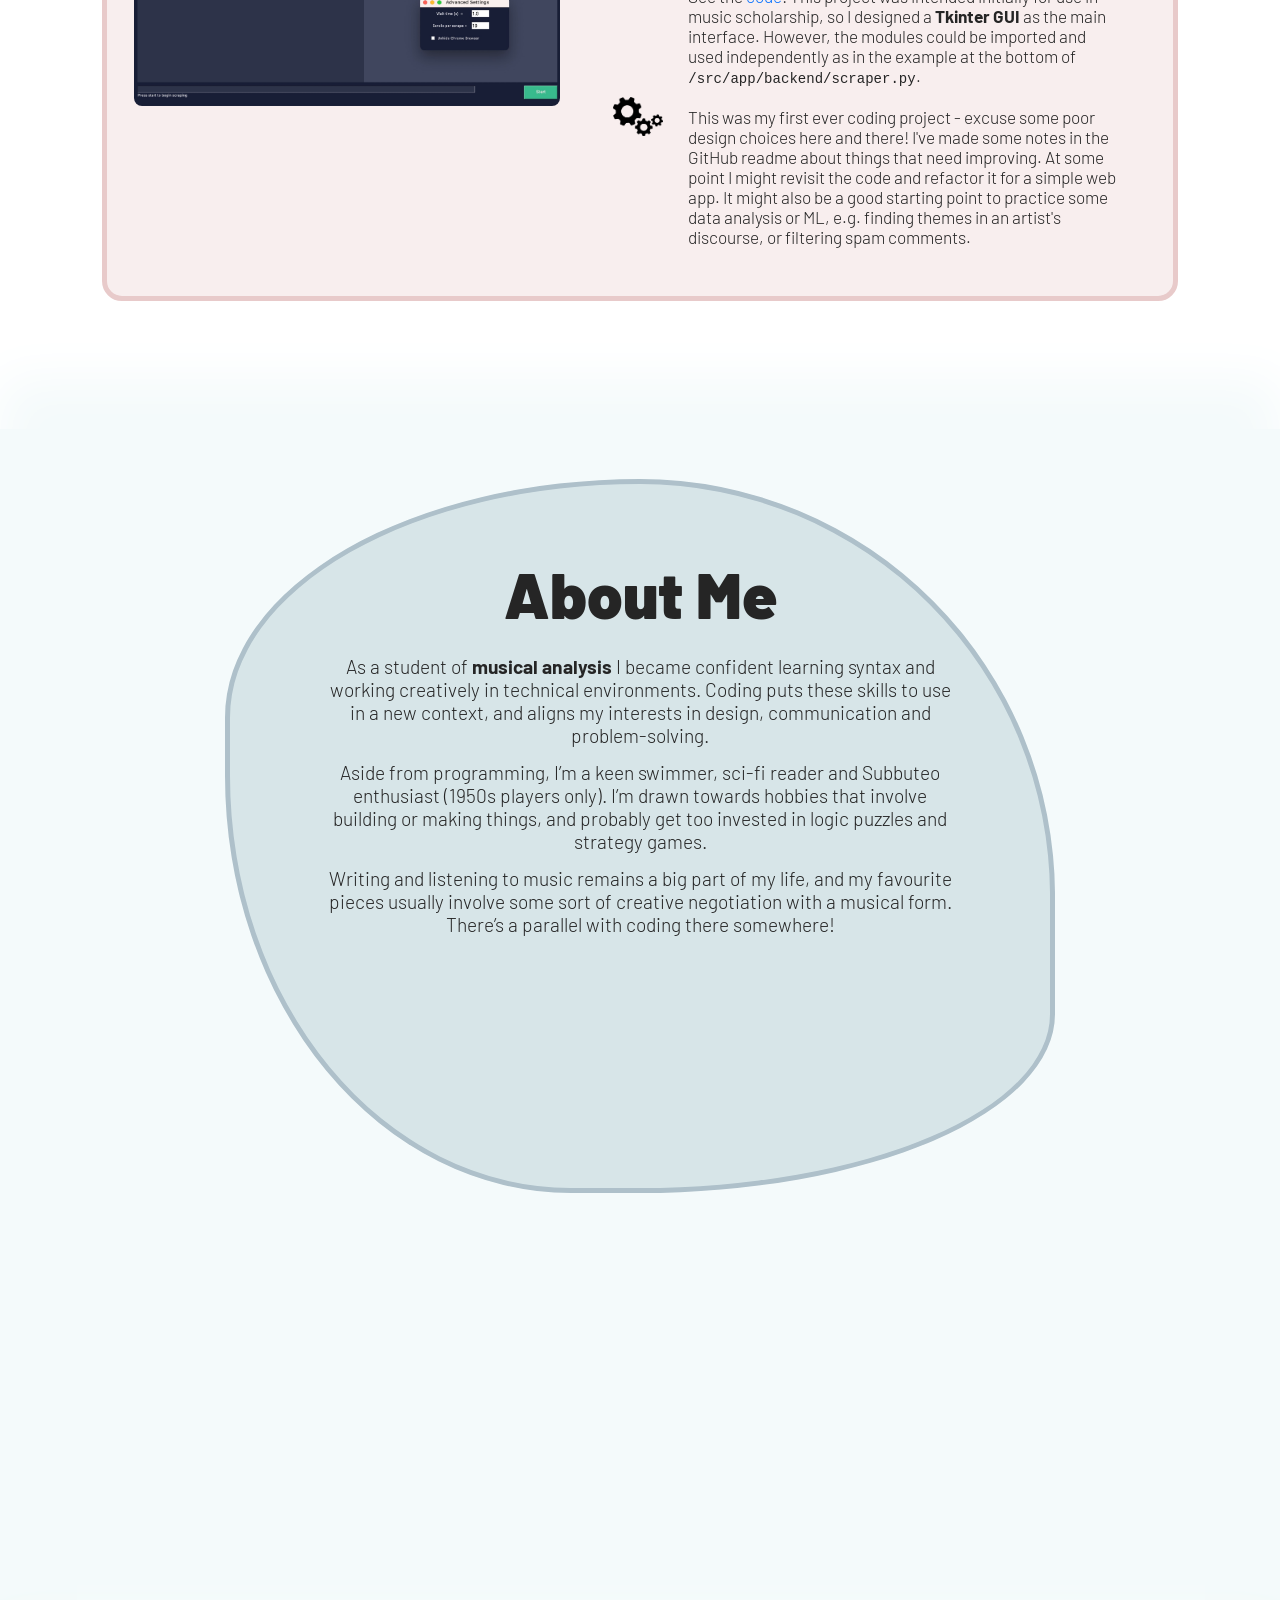
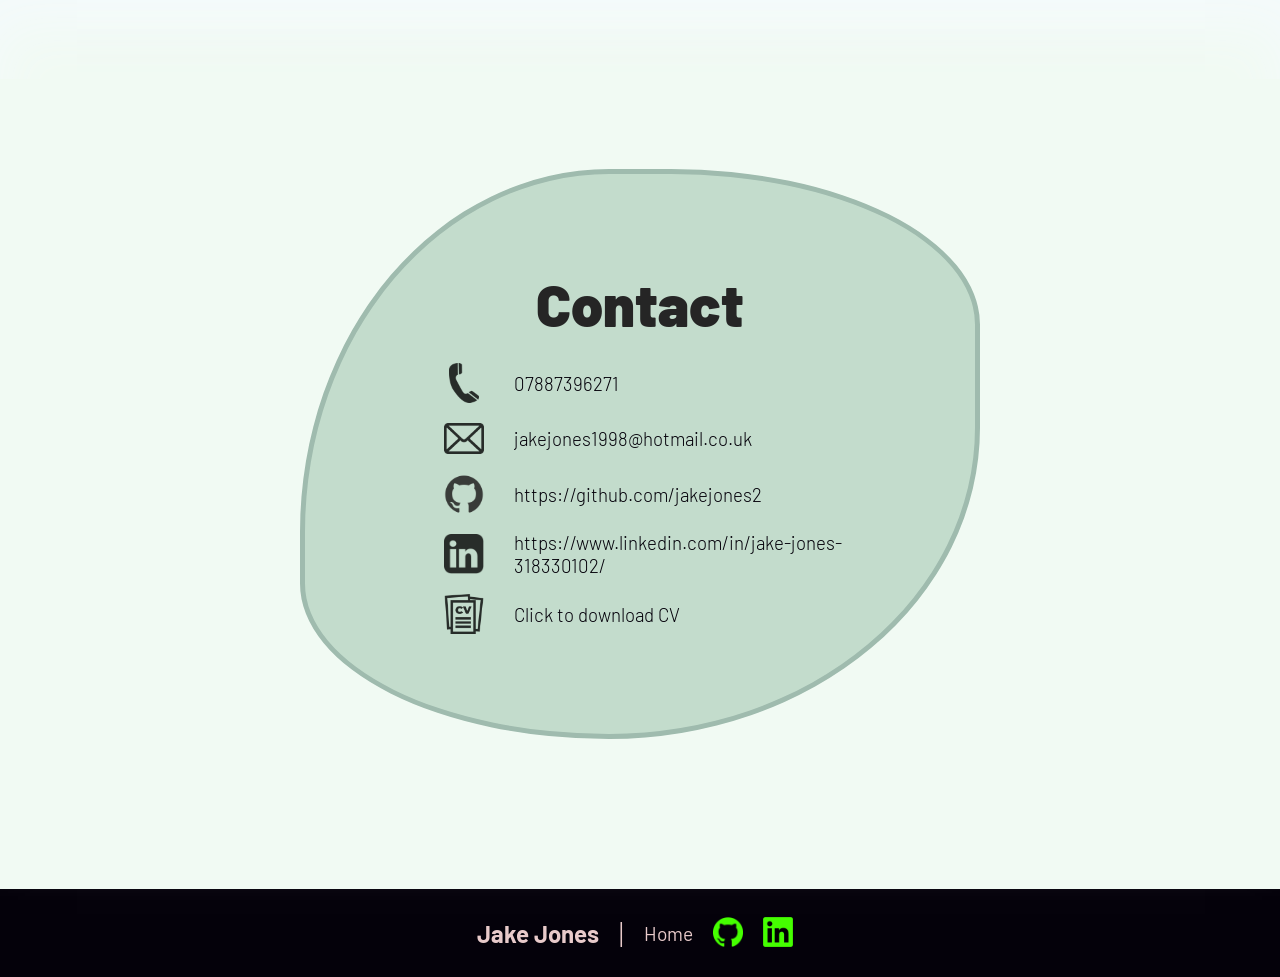
==== commit 68ddb5e0: "make star game easier" ====
--- a/index.html
+++ b/index.html
@@ -22,16 +22,16 @@
             </div>
         </header>
         <main>
-            <div class="star" id="star1"></div>
-            <div class="star" id="star2"></div>
-            <div class="star" id="star3"></div>
-            <div class="star" id="star4"></div>
-            <div class="star" id="star5"></div>
-            <div class="star" id="star6"></div>
-            <div class="star" id="star7"></div>
-            <div class="star" id="star8"></div>
-            <div class="star" id="star9"></div>
-            <div class="star" id="star10"></div>
+            <div class="star" id="star1"><div class="starInner"></div></div>
+            <div class="star" id="star2"><div class="starInner"></div></div>
+            <div class="star" id="star3"><div class="starInner"></div></div>
+            <div class="star" id="star4"><div class="starInner"></div></div>
+            <div class="star" id="star5"><div class="starInner"></div></div>
+            <div class="star" id="star6"><div class="starInner"></div></div>
+            <div class="star" id="star7"><div class="starInner"></div></div>
+            <div class="star" id="star8"><div class="starInner"></div></div>
+            <div class="star" id="star9"><div class="starInner"></div></div>
+            <div class="star" id="star10"><div class="starInner"></div></div>
             <div id="home">
                 <section id="mini-bio">
                     <h2 id="welcome">Hello!</h2>
--- a/style.css
+++ b/style.css
@@ -167,12 +167,16 @@
 
 .star {
   position: absolute;
+  z-index: 1;
+}
+
+.starInner {
   height: 2px;
   width: 2px;
+  margin: 4px;
   border-radius: 50%;
   box-shadow: 0px 0px 10px 3px rgb(10, 64, 227);
   animation: twinkle1 3s infinite;
-  z-index: 1;
 }
 
 #star1 {
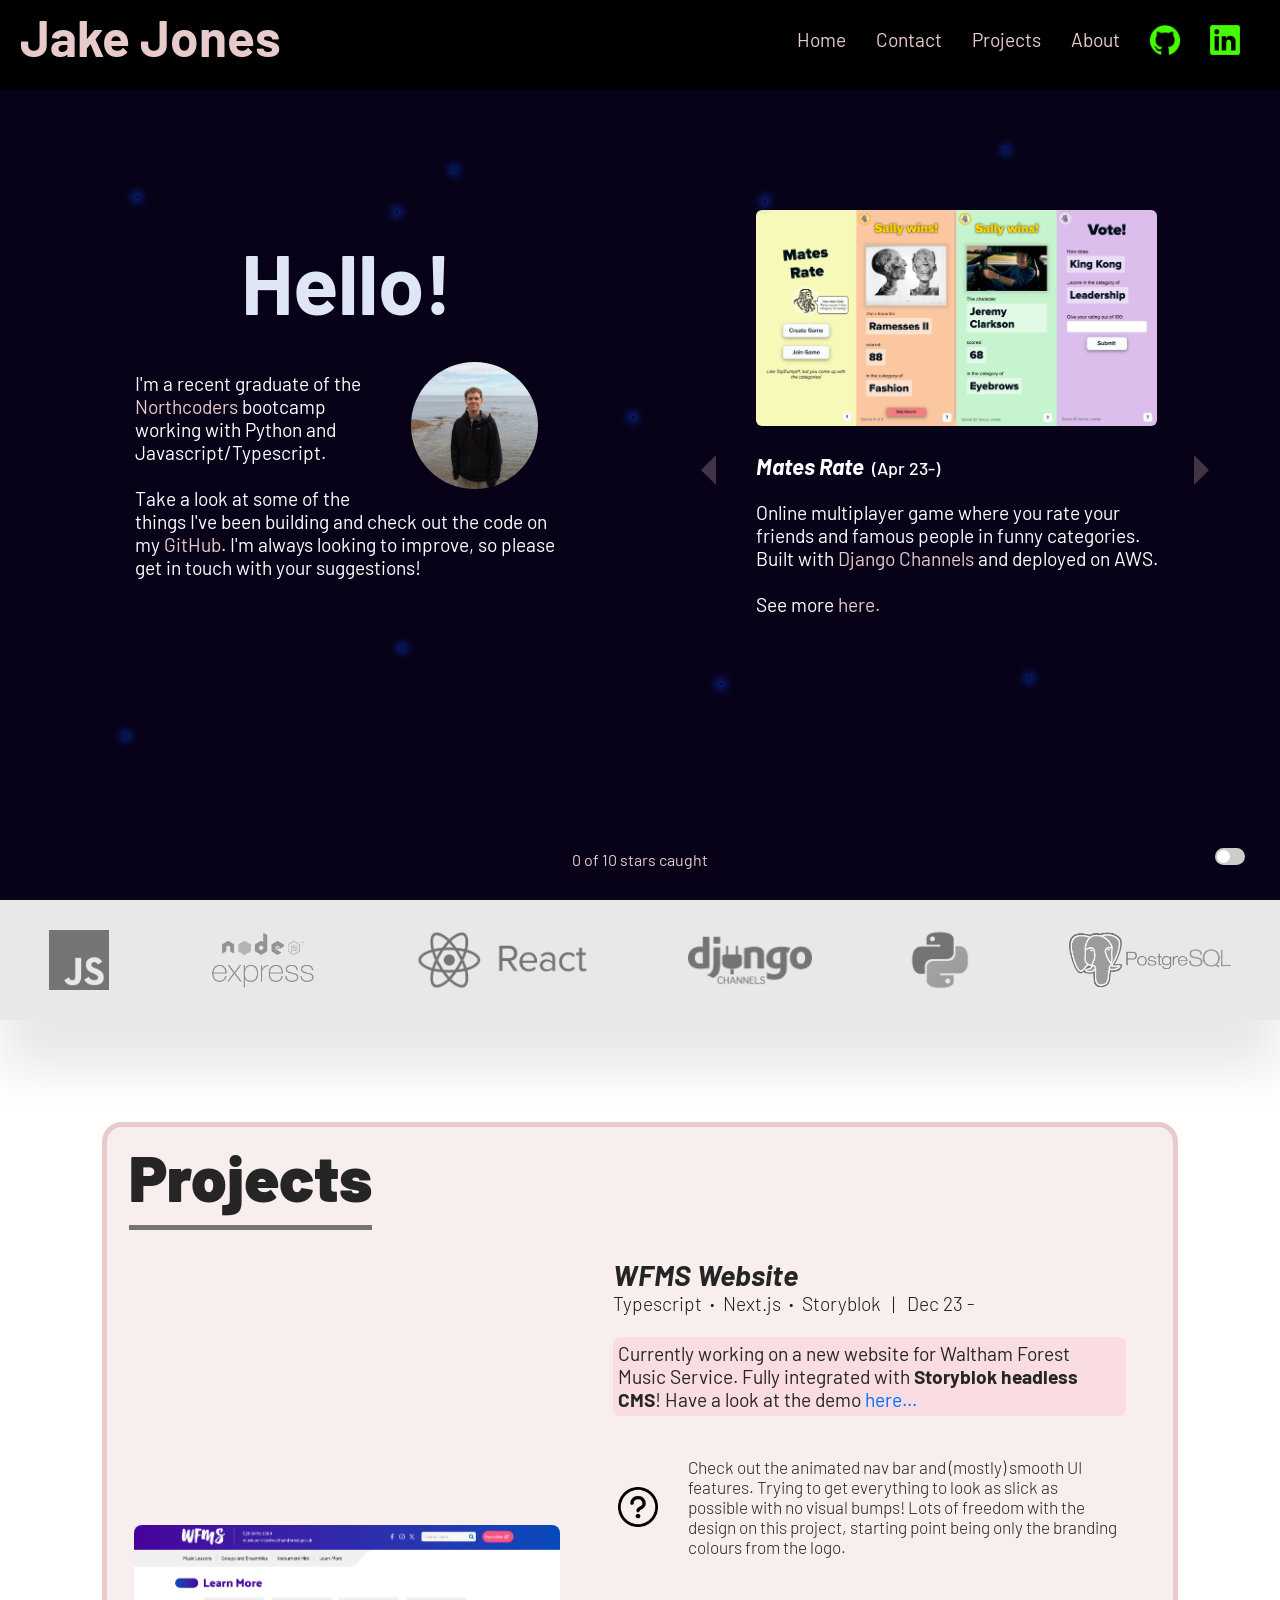
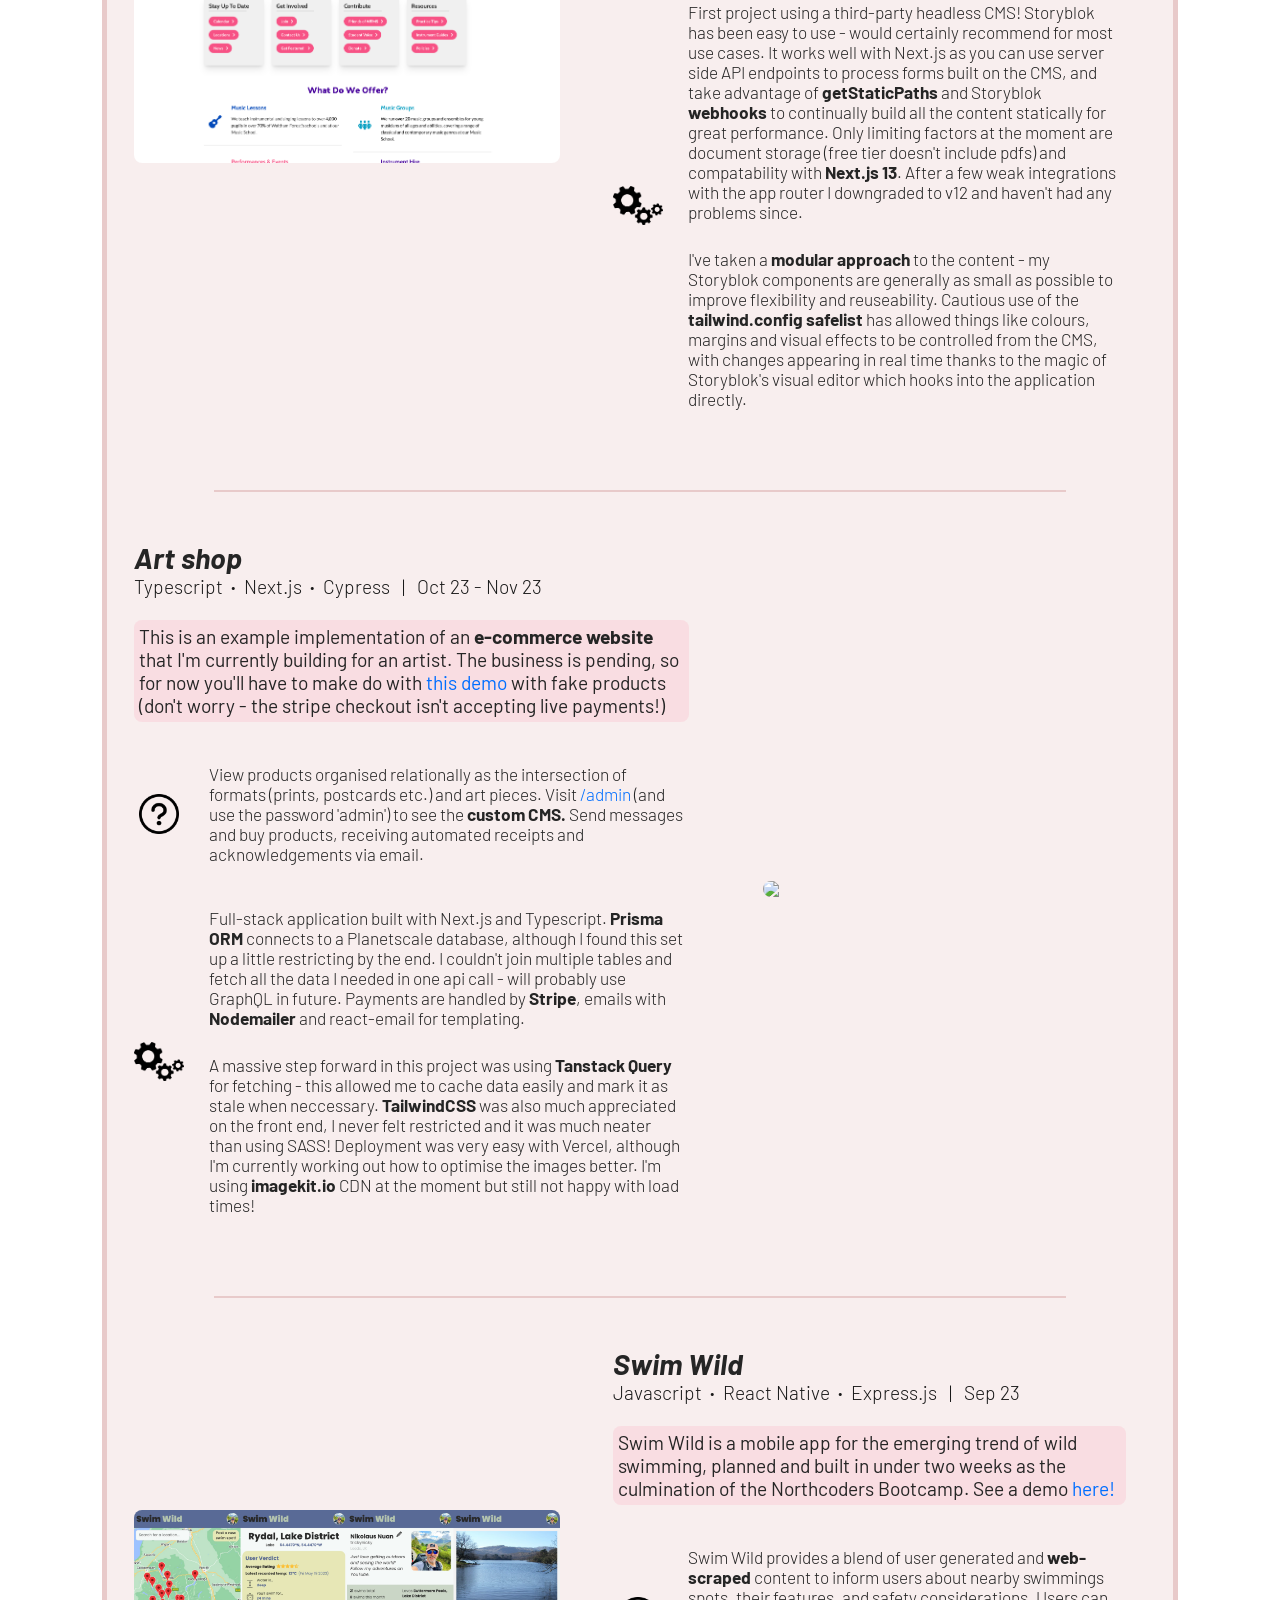
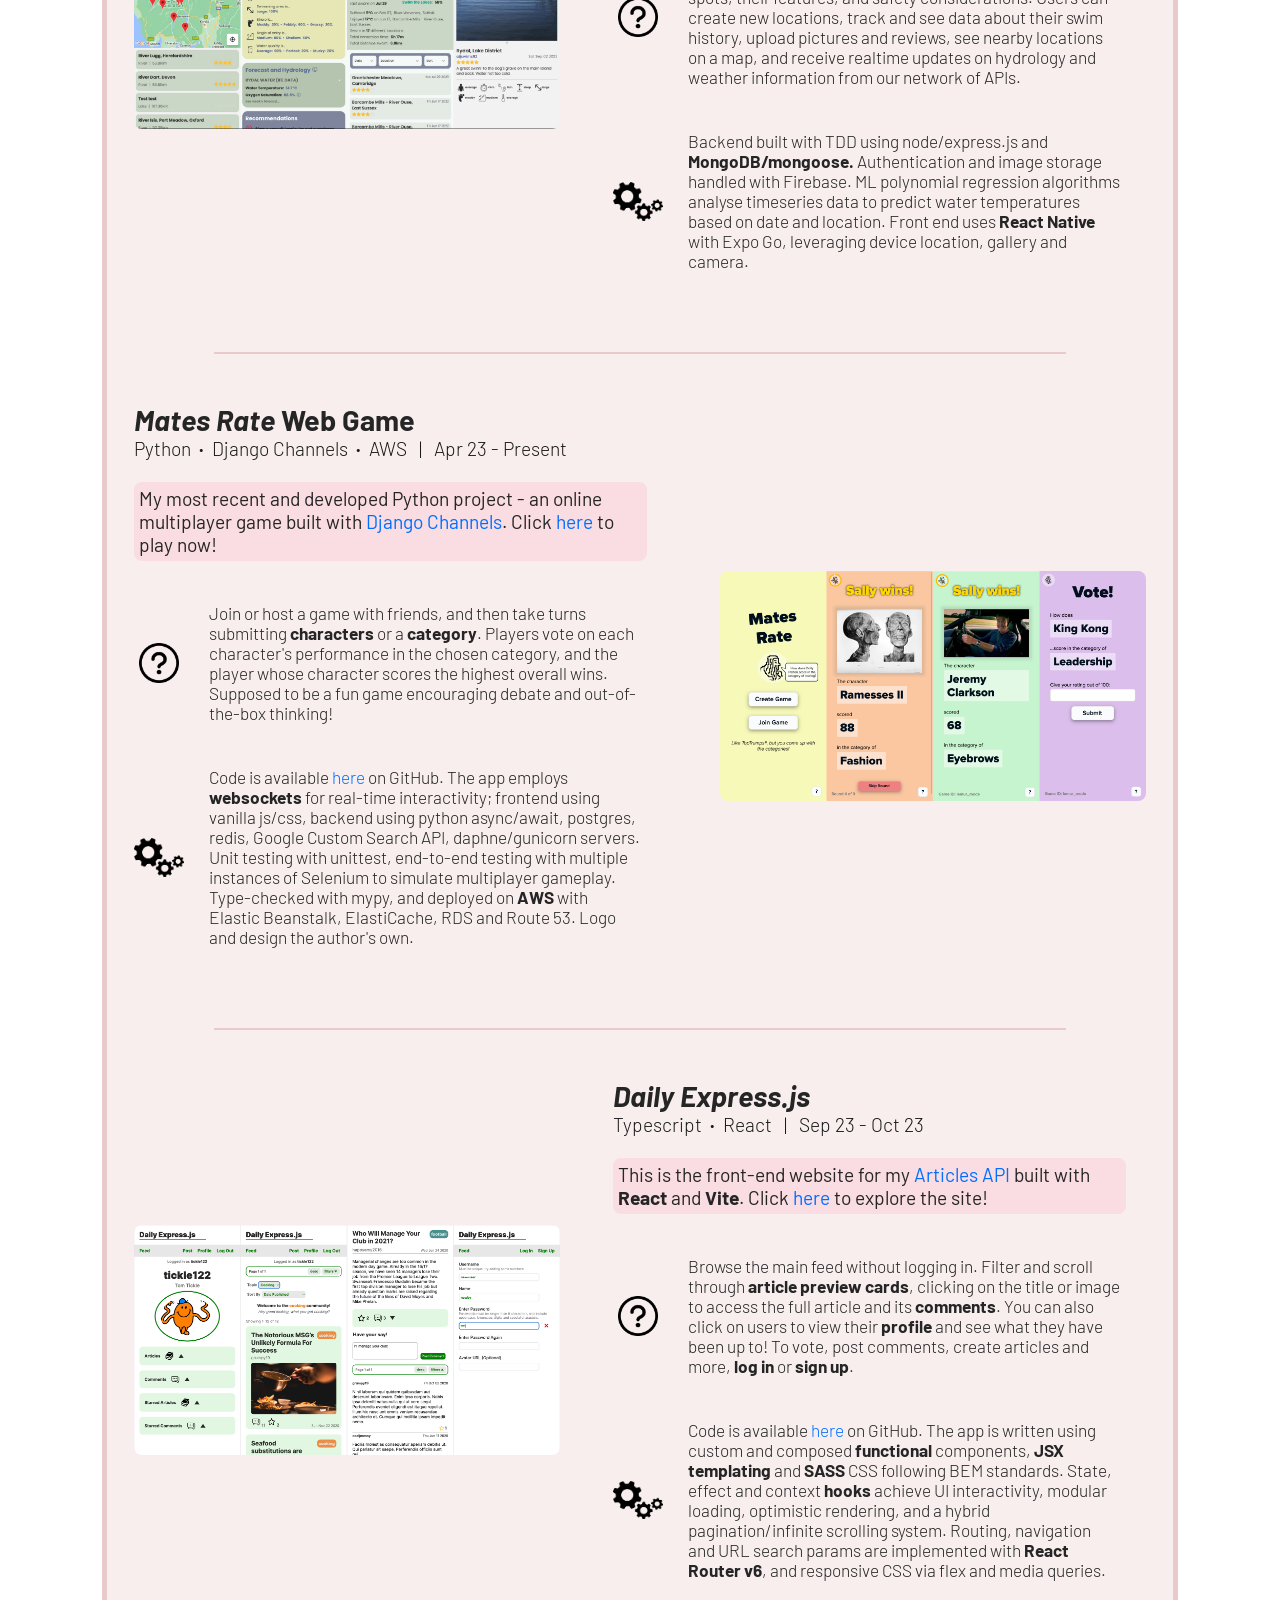
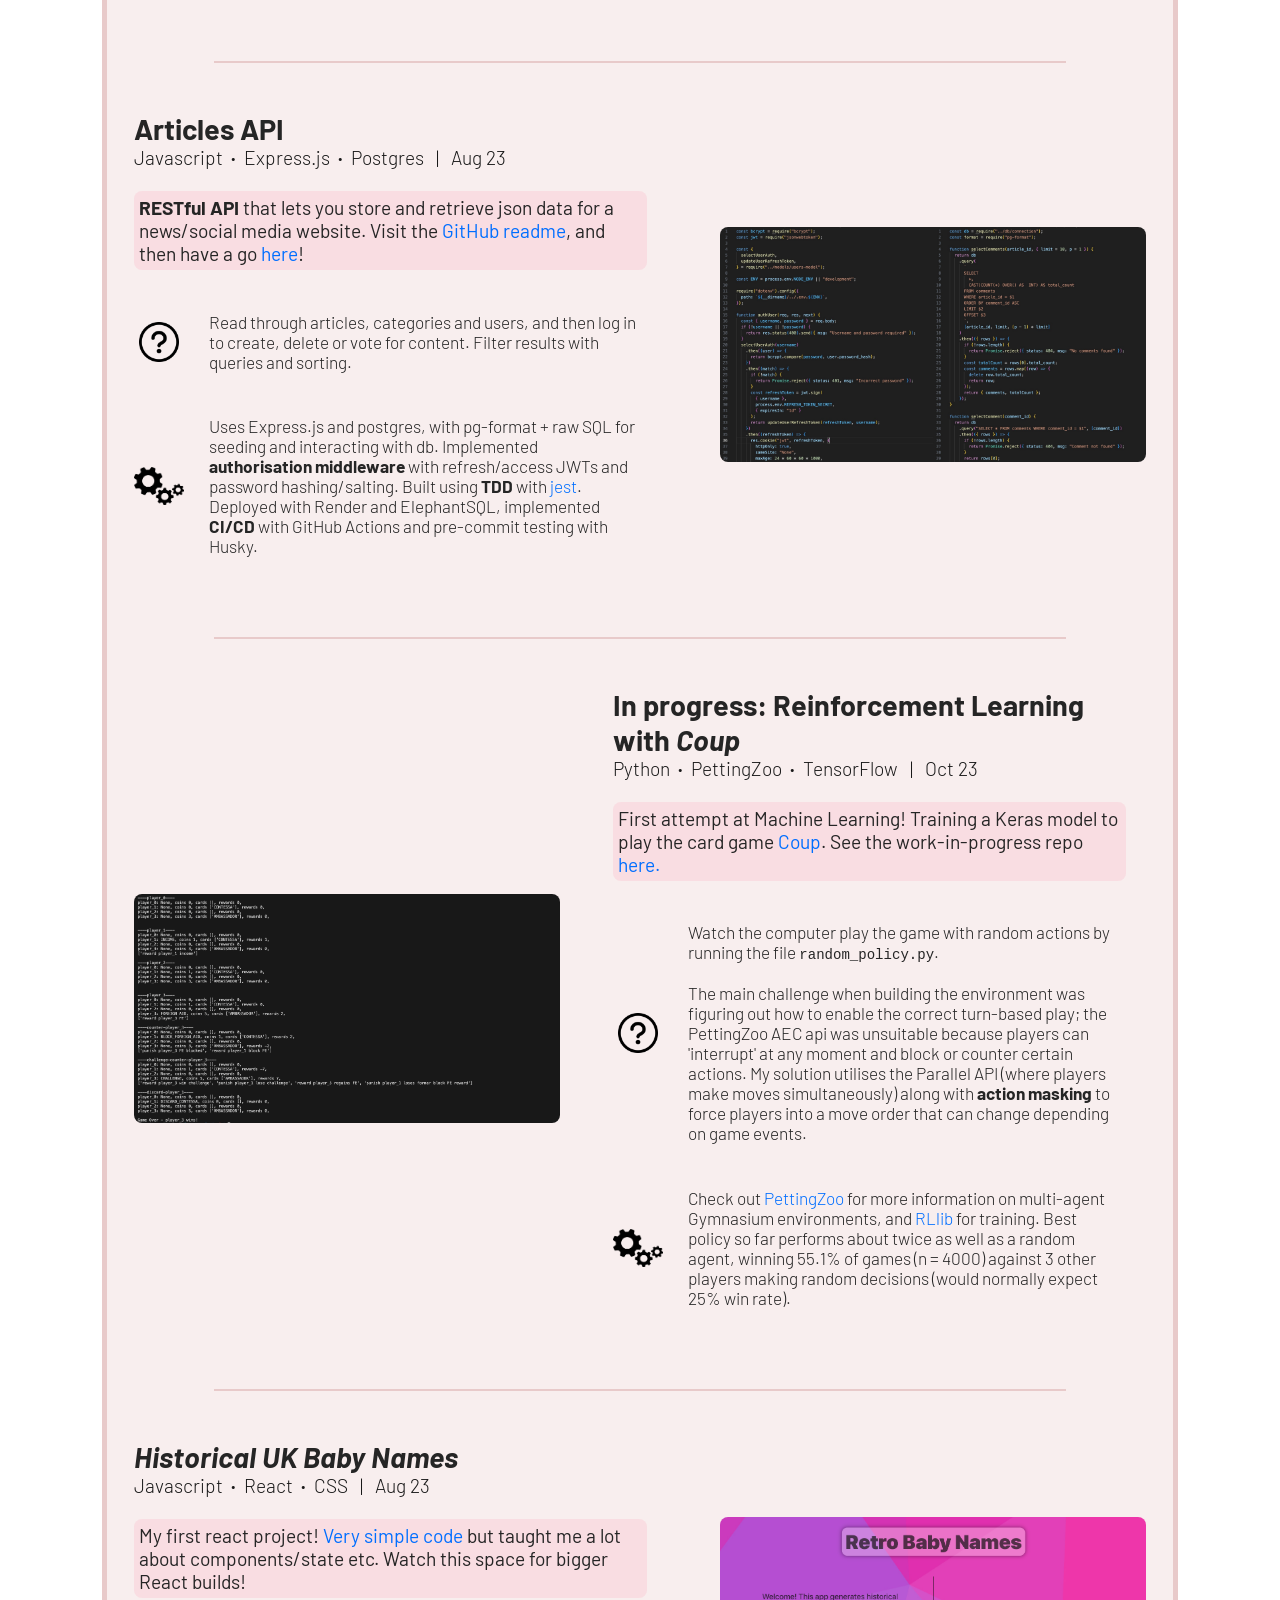
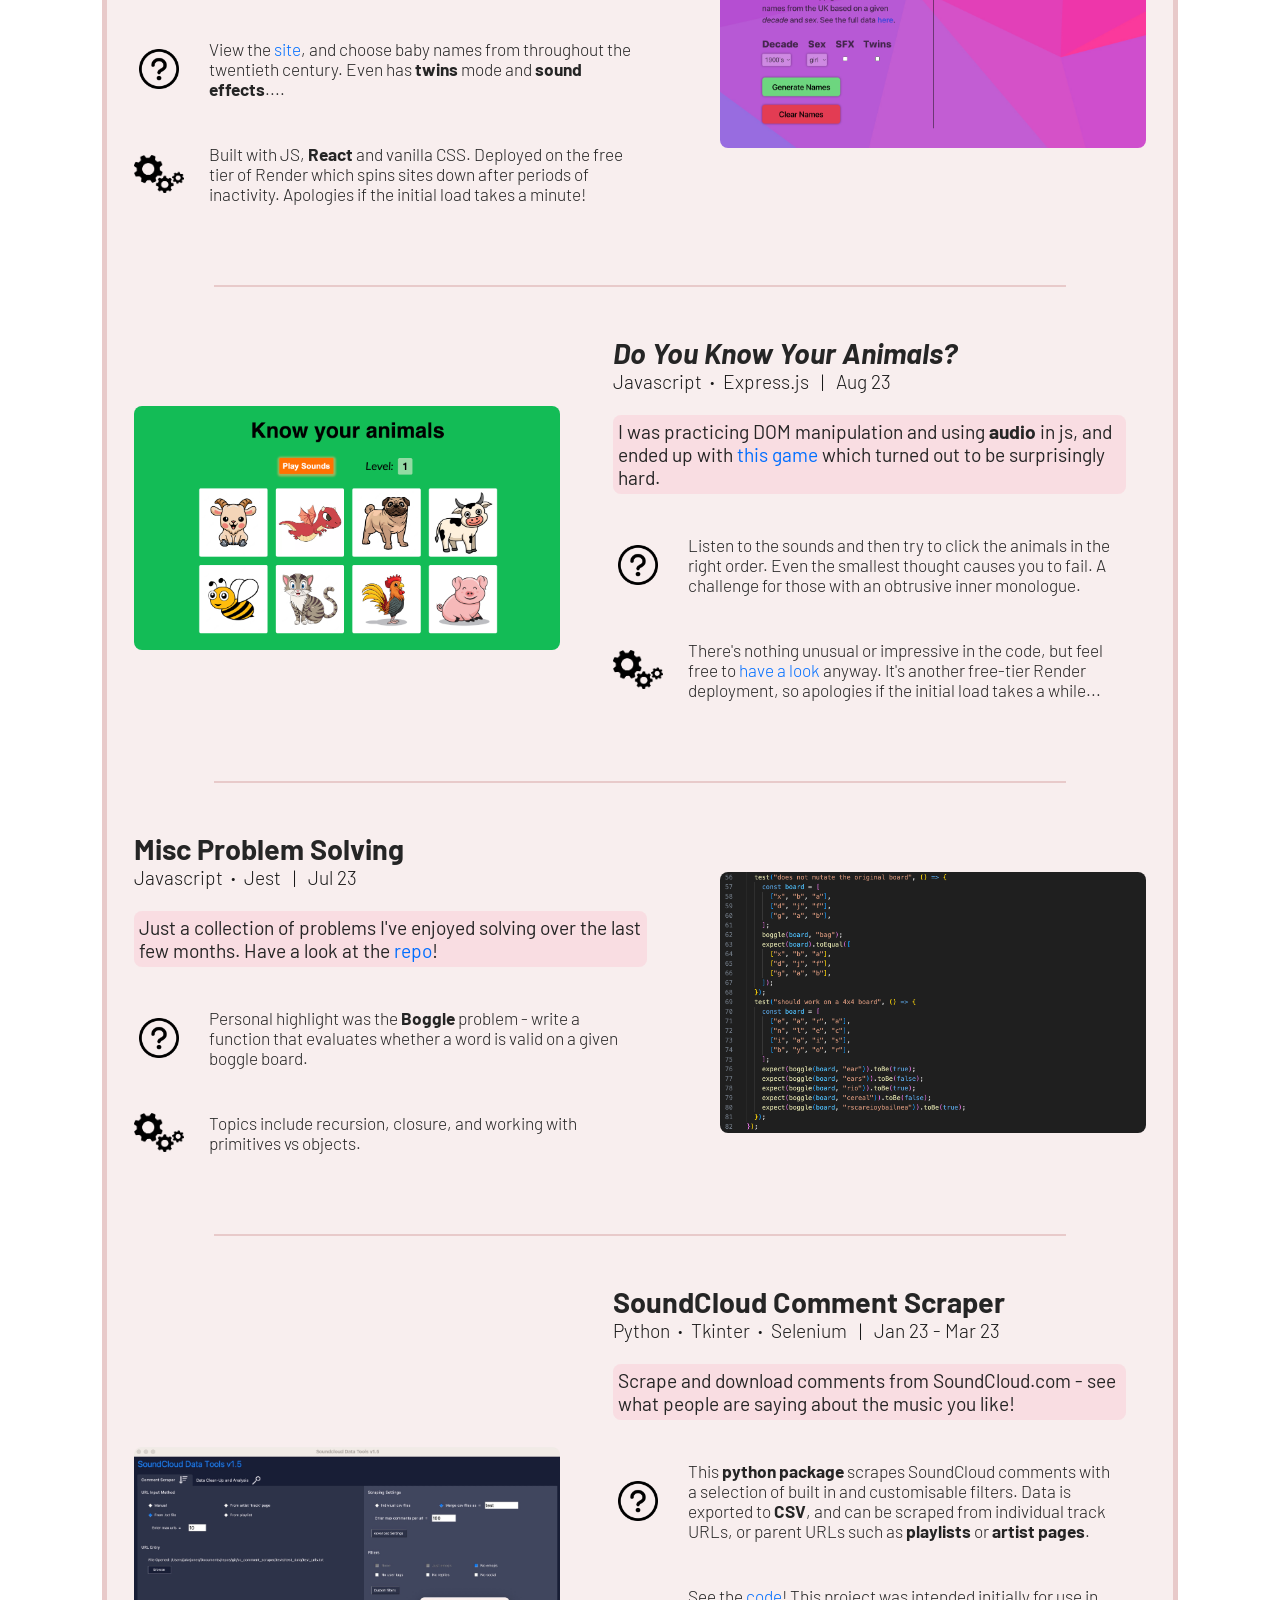
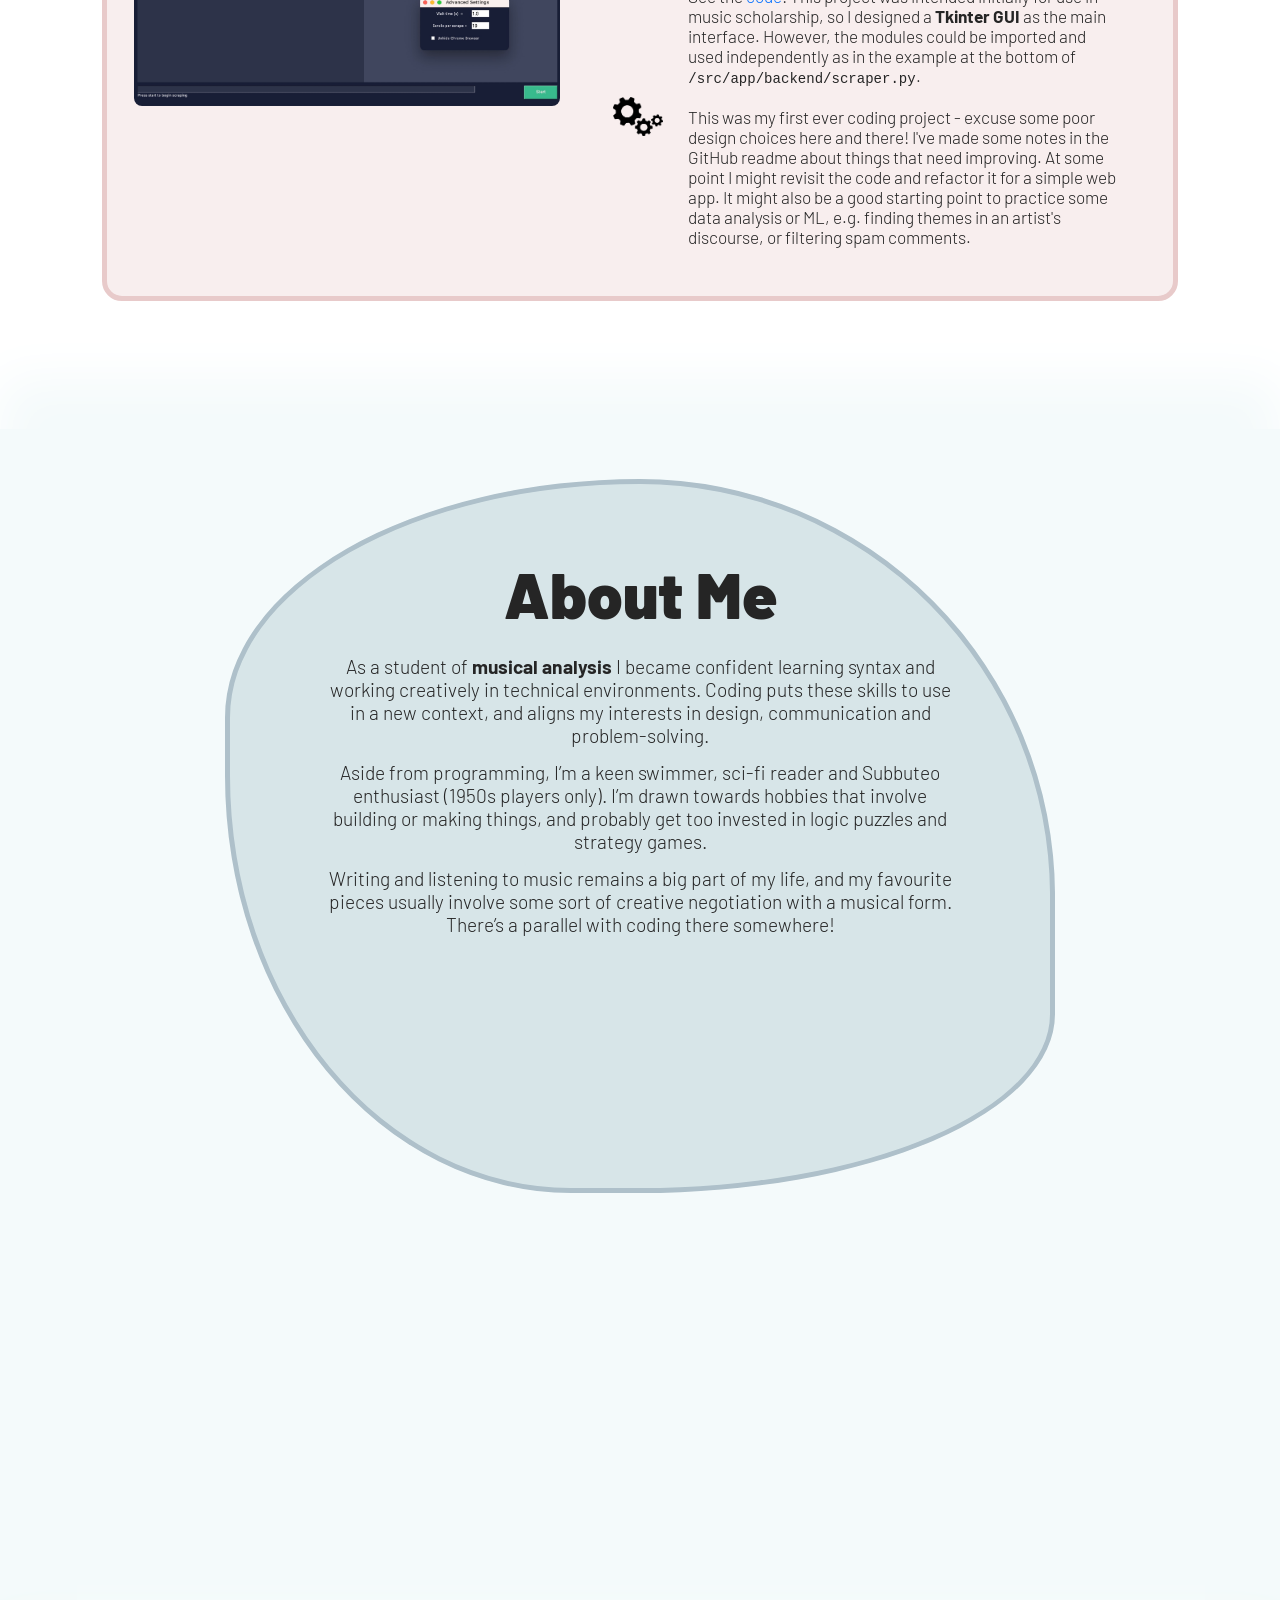
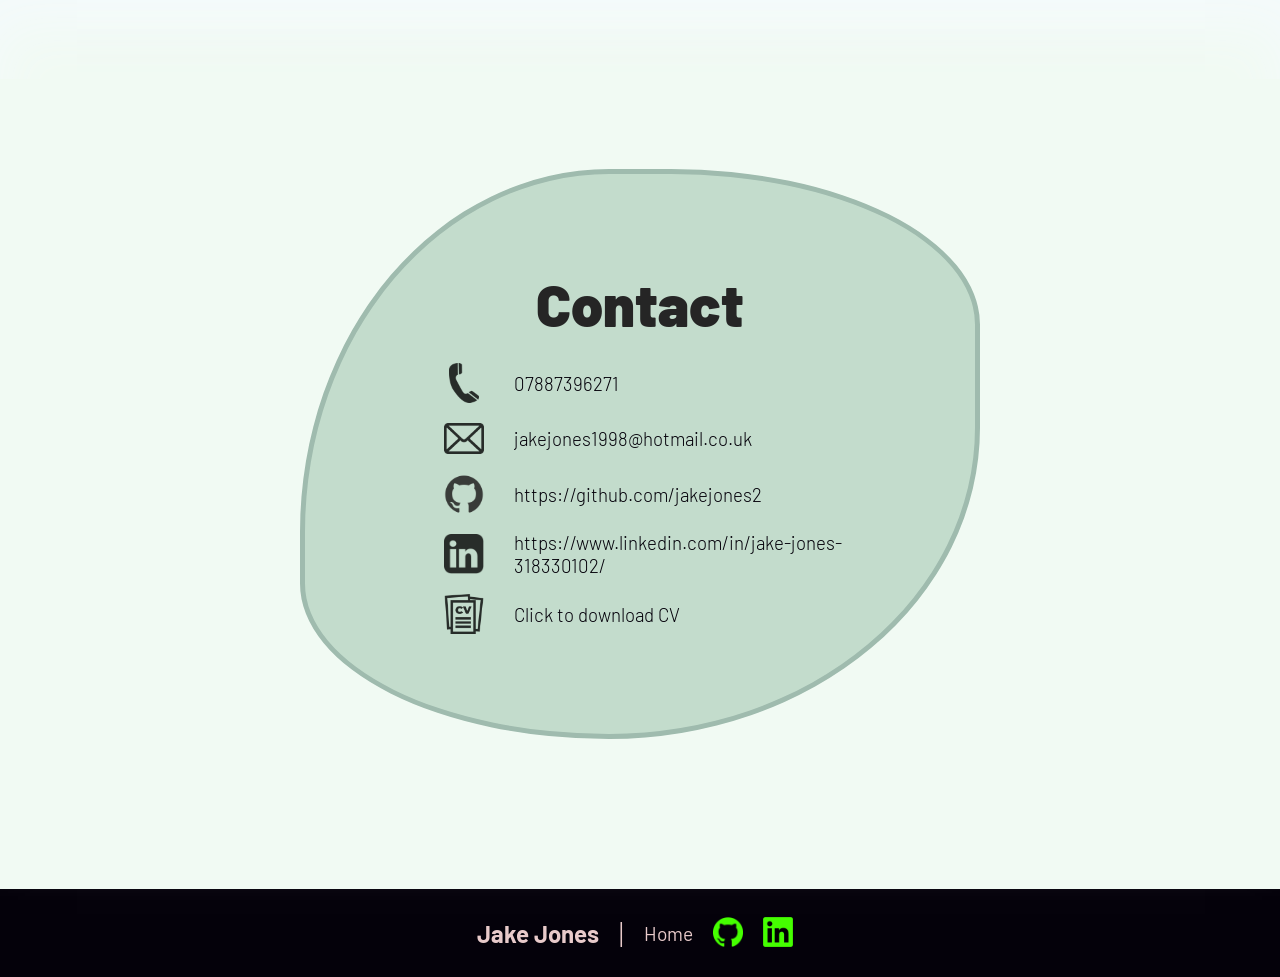
==== commit 9271cf73: "bold nextjs 13" ====
--- a/index.html
+++ b/index.html
@@ -109,7 +109,7 @@
                                 <img class="cogs-logo" src="./media/logos/cogs.png">
                                 <div>
 
-                                    <p class="project-para info">First project using a third-party headless CMS! Storyblok has been easy to use - would certainly recommend for most use cases. It works well with Next.js as you can use server side API endpoints to process forms built on the CMS, and take advantage of <b>getStaticPaths</b> and Storyblok <b>webhooks</b> to continually build all the content statically for great performance. Only limiting factors at the moment are document storage (free tier doesn't include pdfs) and compatability with Next.js 13. After a few weak integrations with the app router I downgraded to v12 and haven't had any problems since.</p>
+                                    <p class="project-para info">First project using a third-party headless CMS! Storyblok has been easy to use - would certainly recommend for most use cases. It works well with Next.js as you can use server side API endpoints to process forms built on the CMS, and take advantage of <b>getStaticPaths</b> and Storyblok <b>webhooks</b> to continually build all the content statically for great performance. Only limiting factors at the moment are document storage (free tier doesn't include pdfs) and compatability with <b>Next.js 13</b>. After a few weak integrations with the app router I downgraded to v12 and haven't had any problems since.</p>
                                     <p class="project-para info">I've taken a <b>modular approach</b> to the content - my Storyblok components are generally as small as possible to improve flexibility and reuseability. Cautious use of the <b>tailwind.config safelist</b> has allowed things like colours, margins and visual effects to be controlled from the CMS, with changes appearing in real time thanks to the magic of Storyblok's visual editor which hooks into the application directly.</p>
                                 </div>
                             </div>
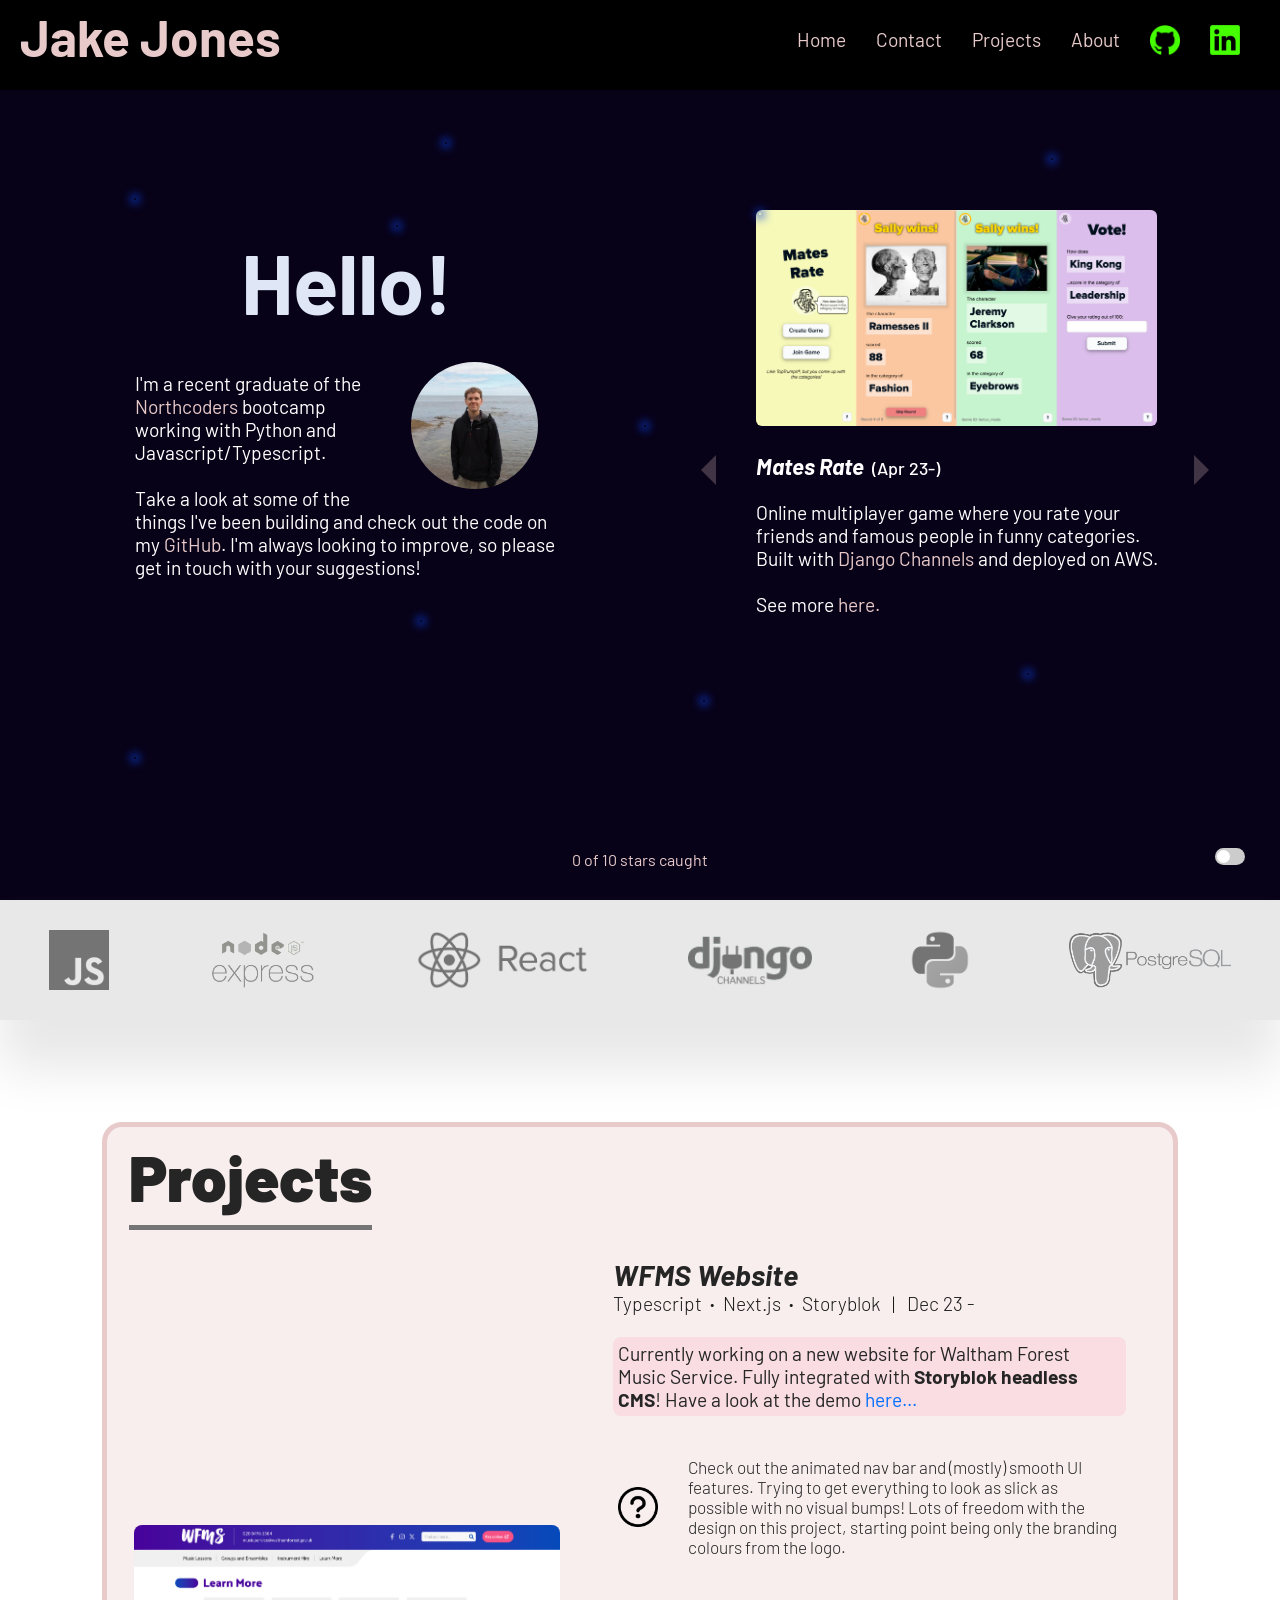
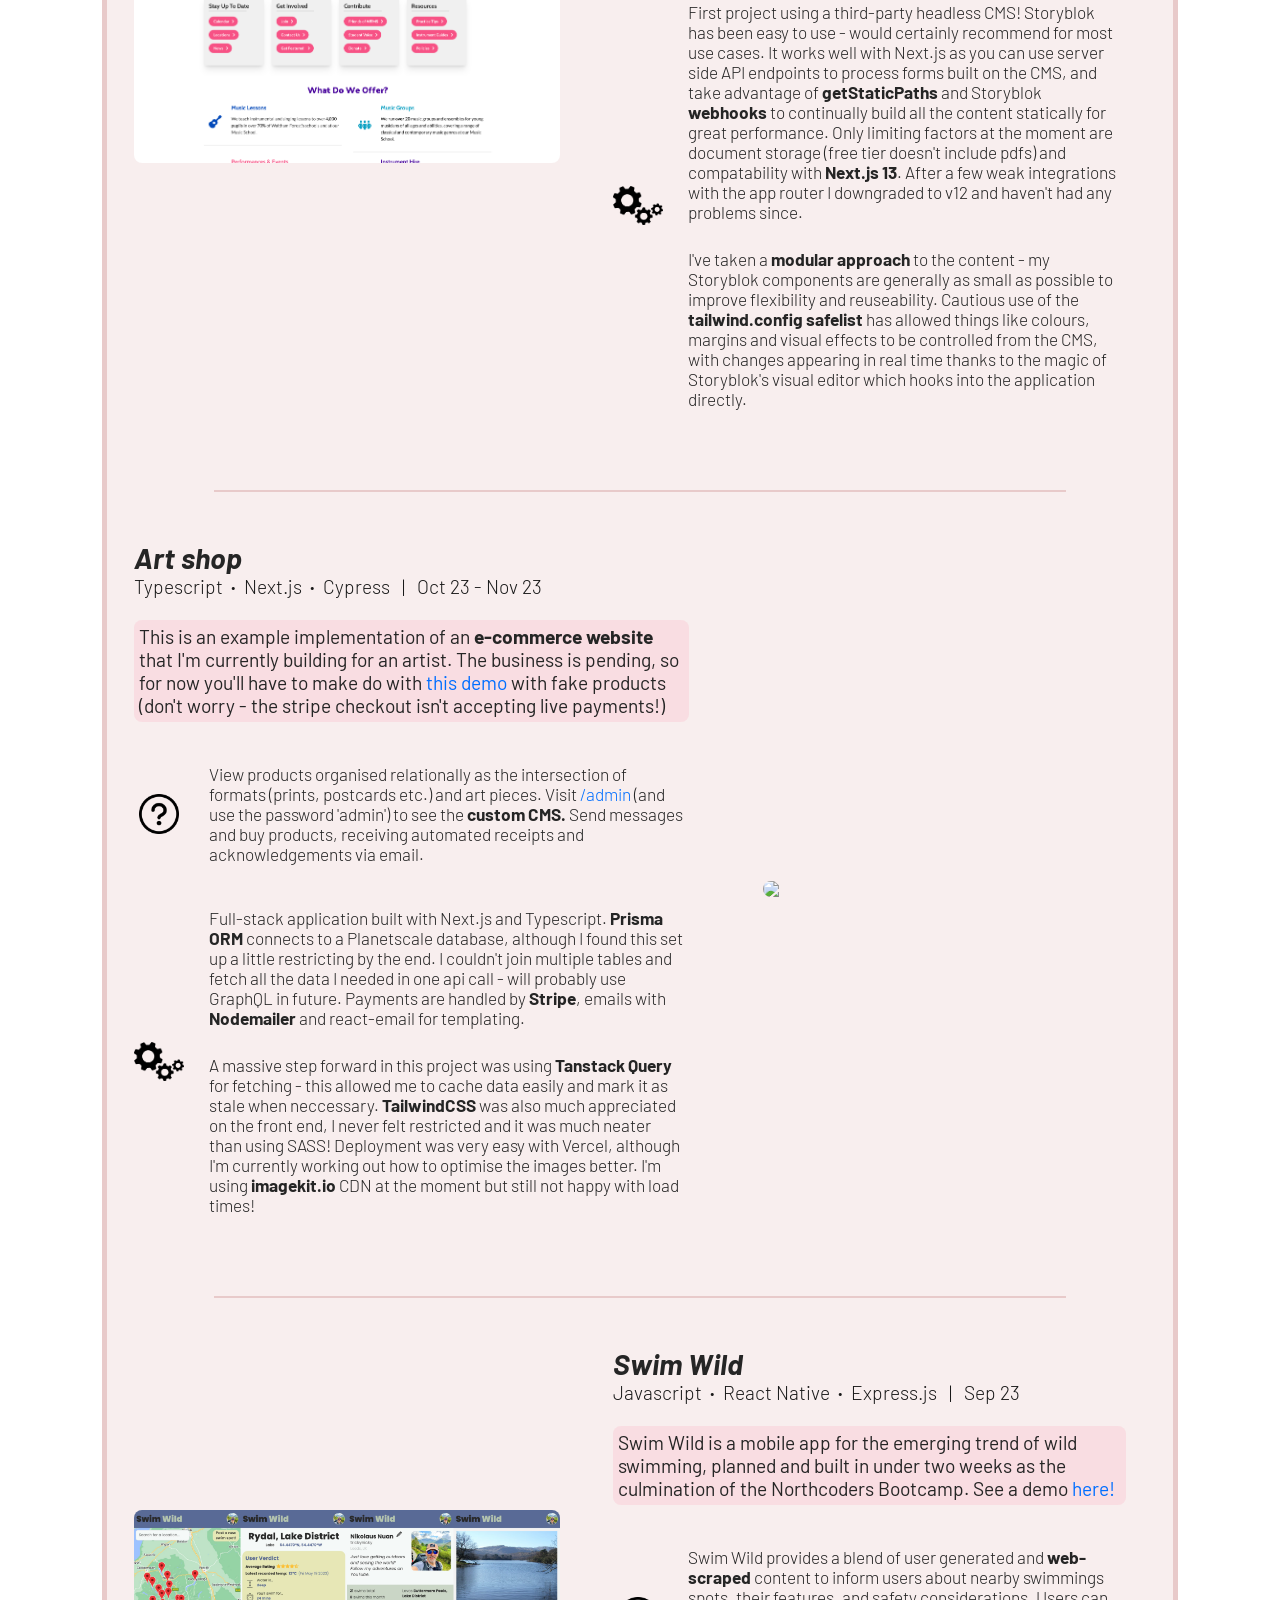
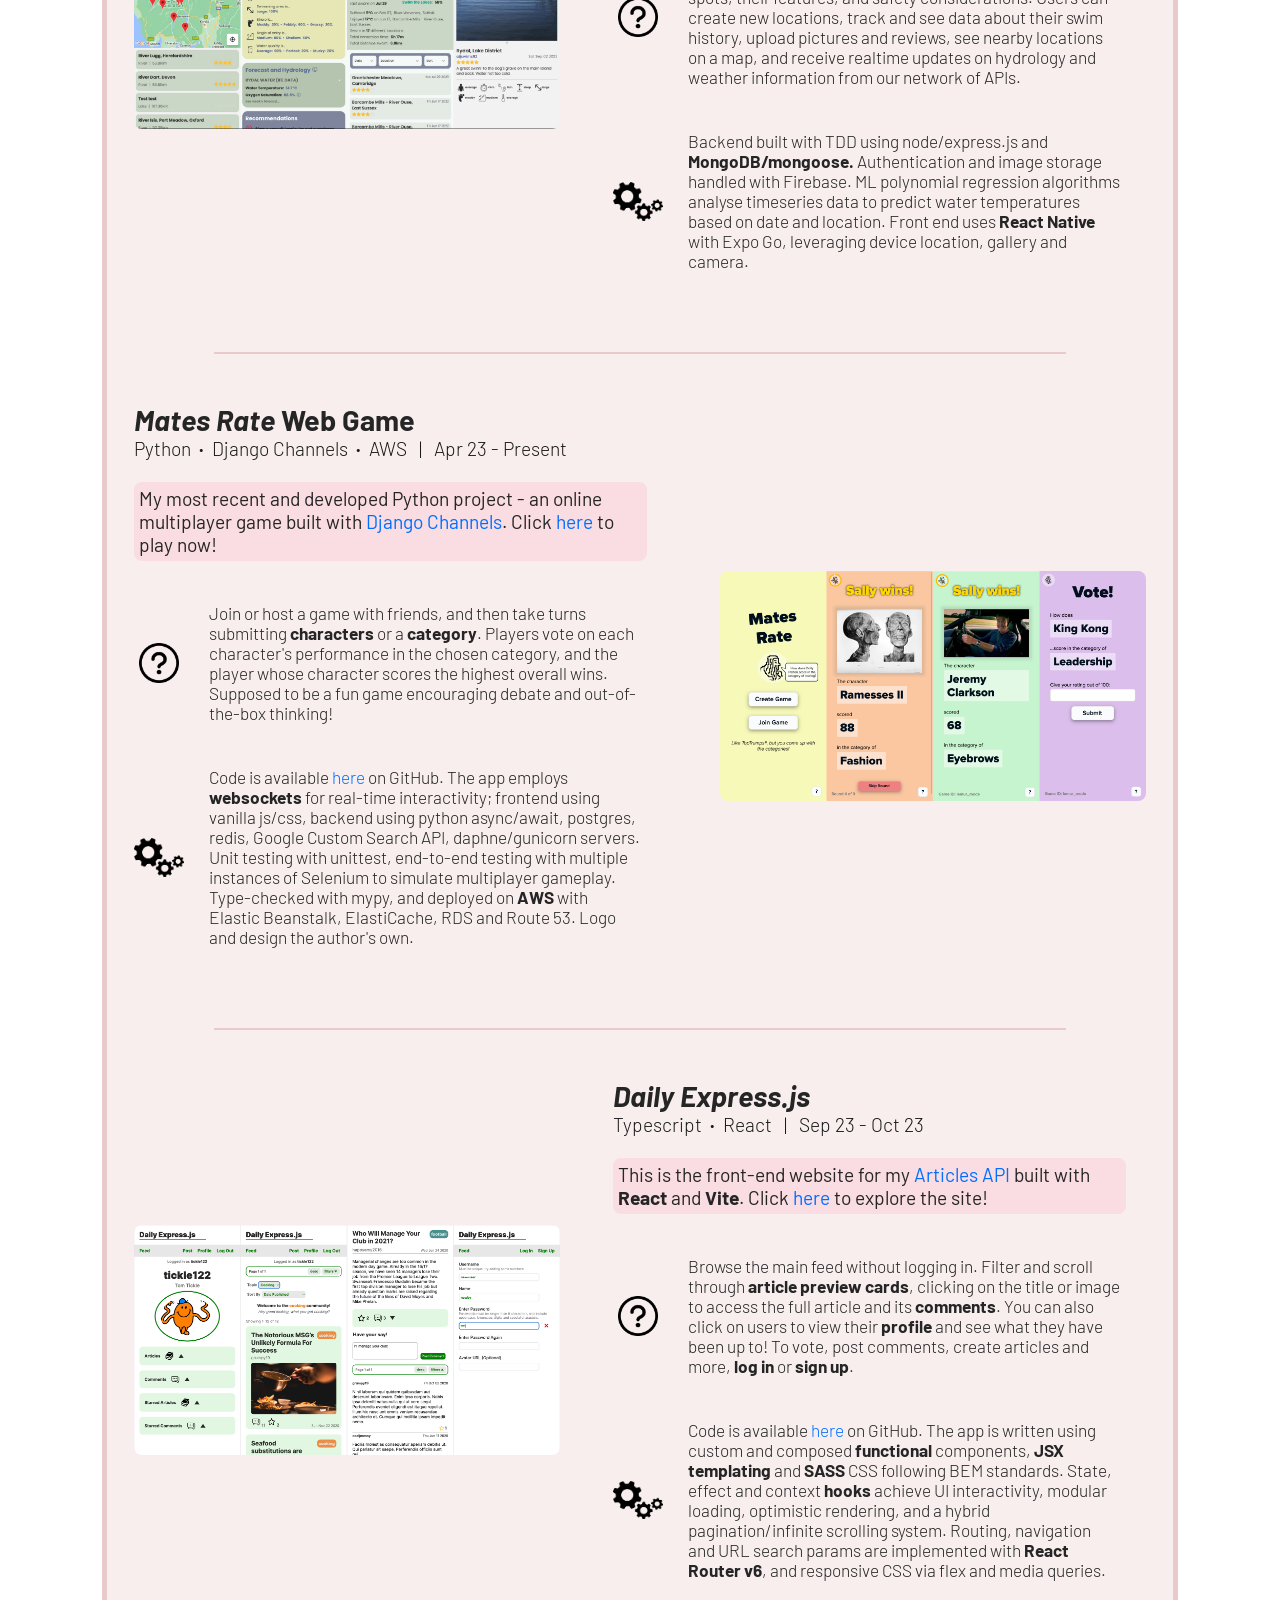
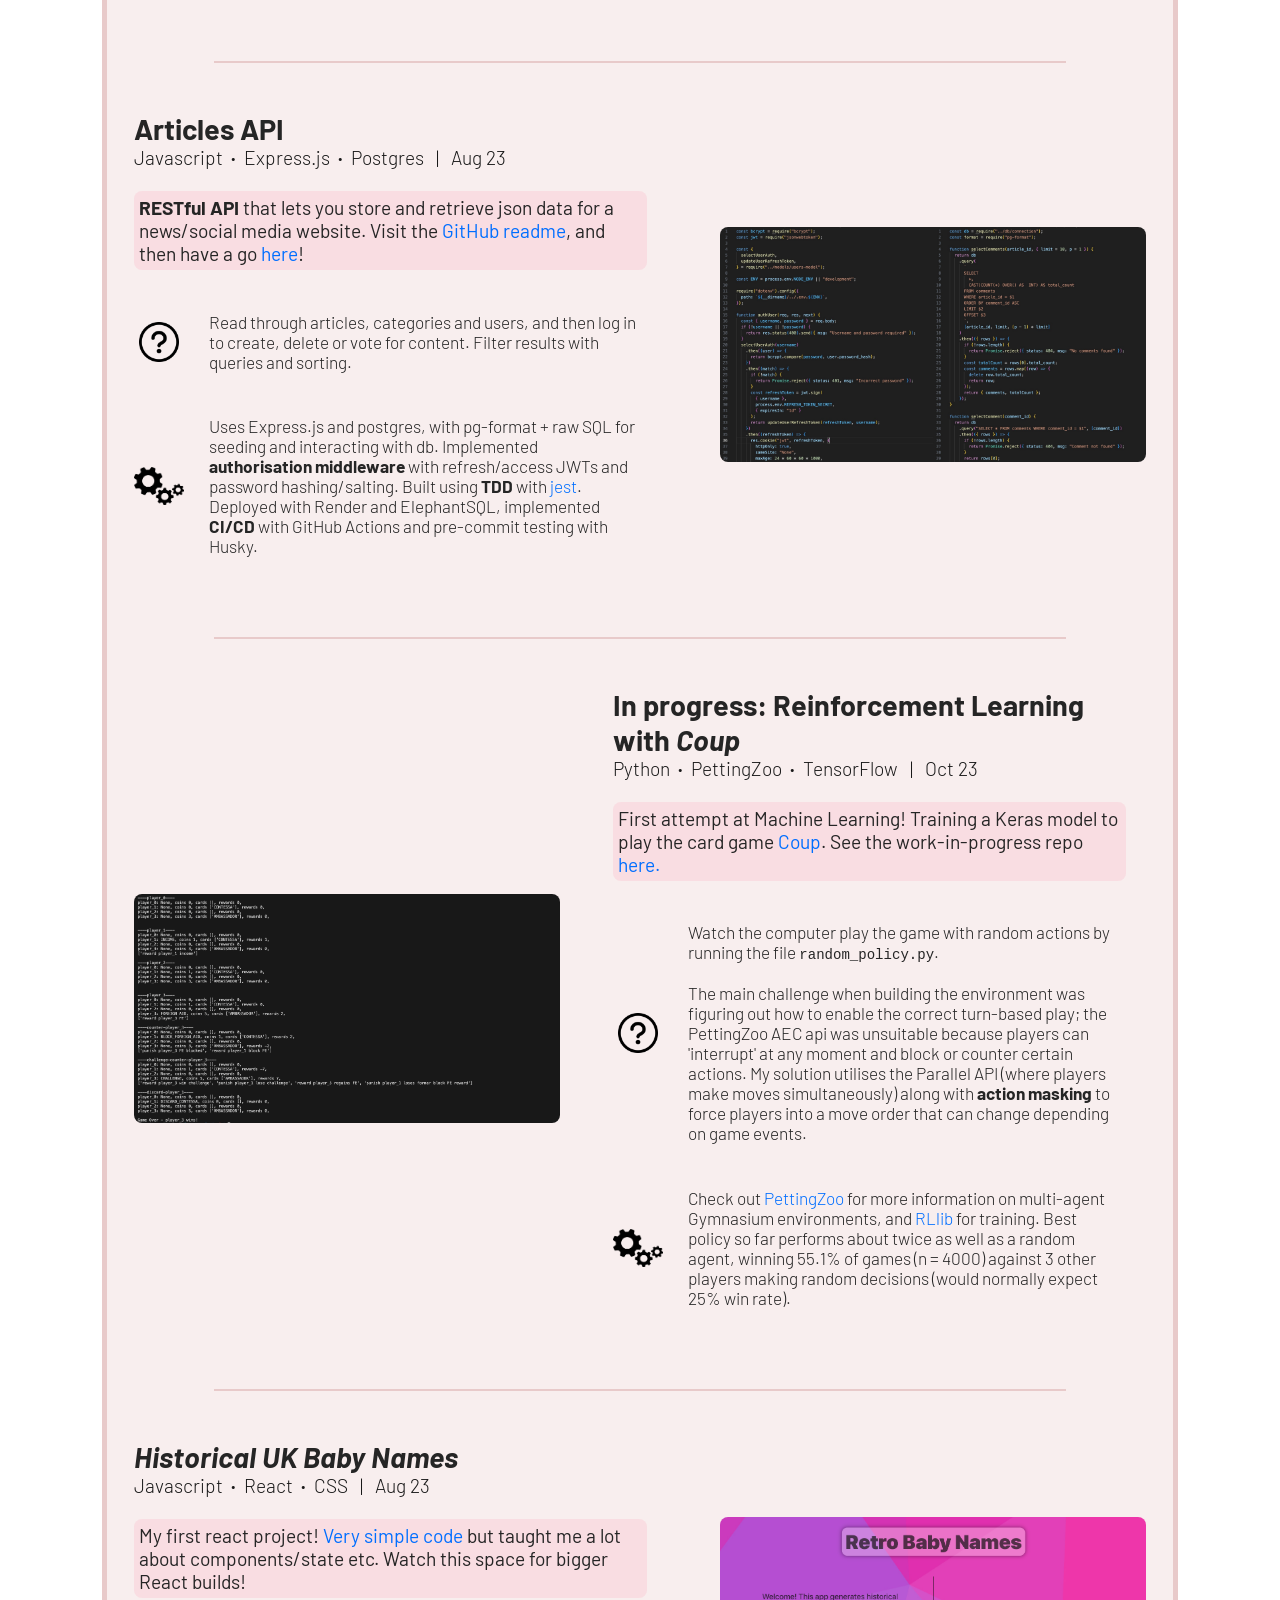
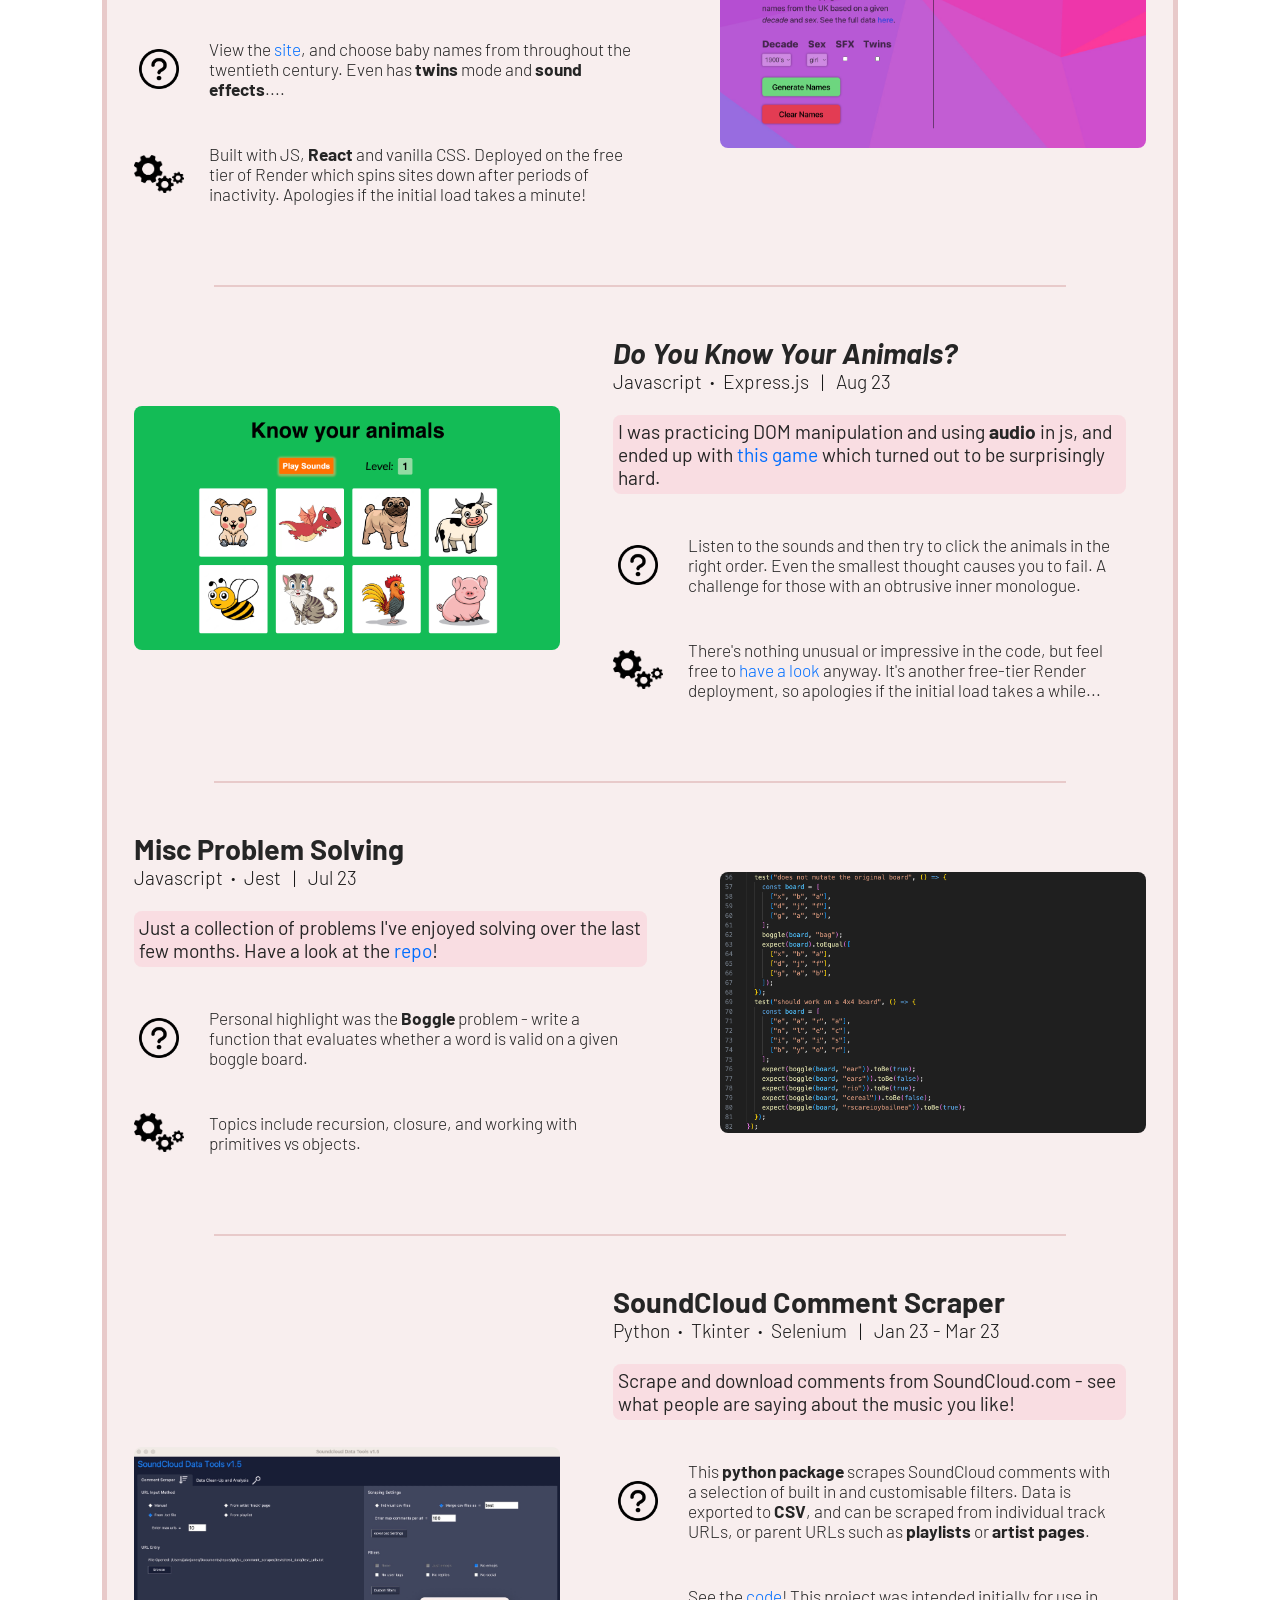
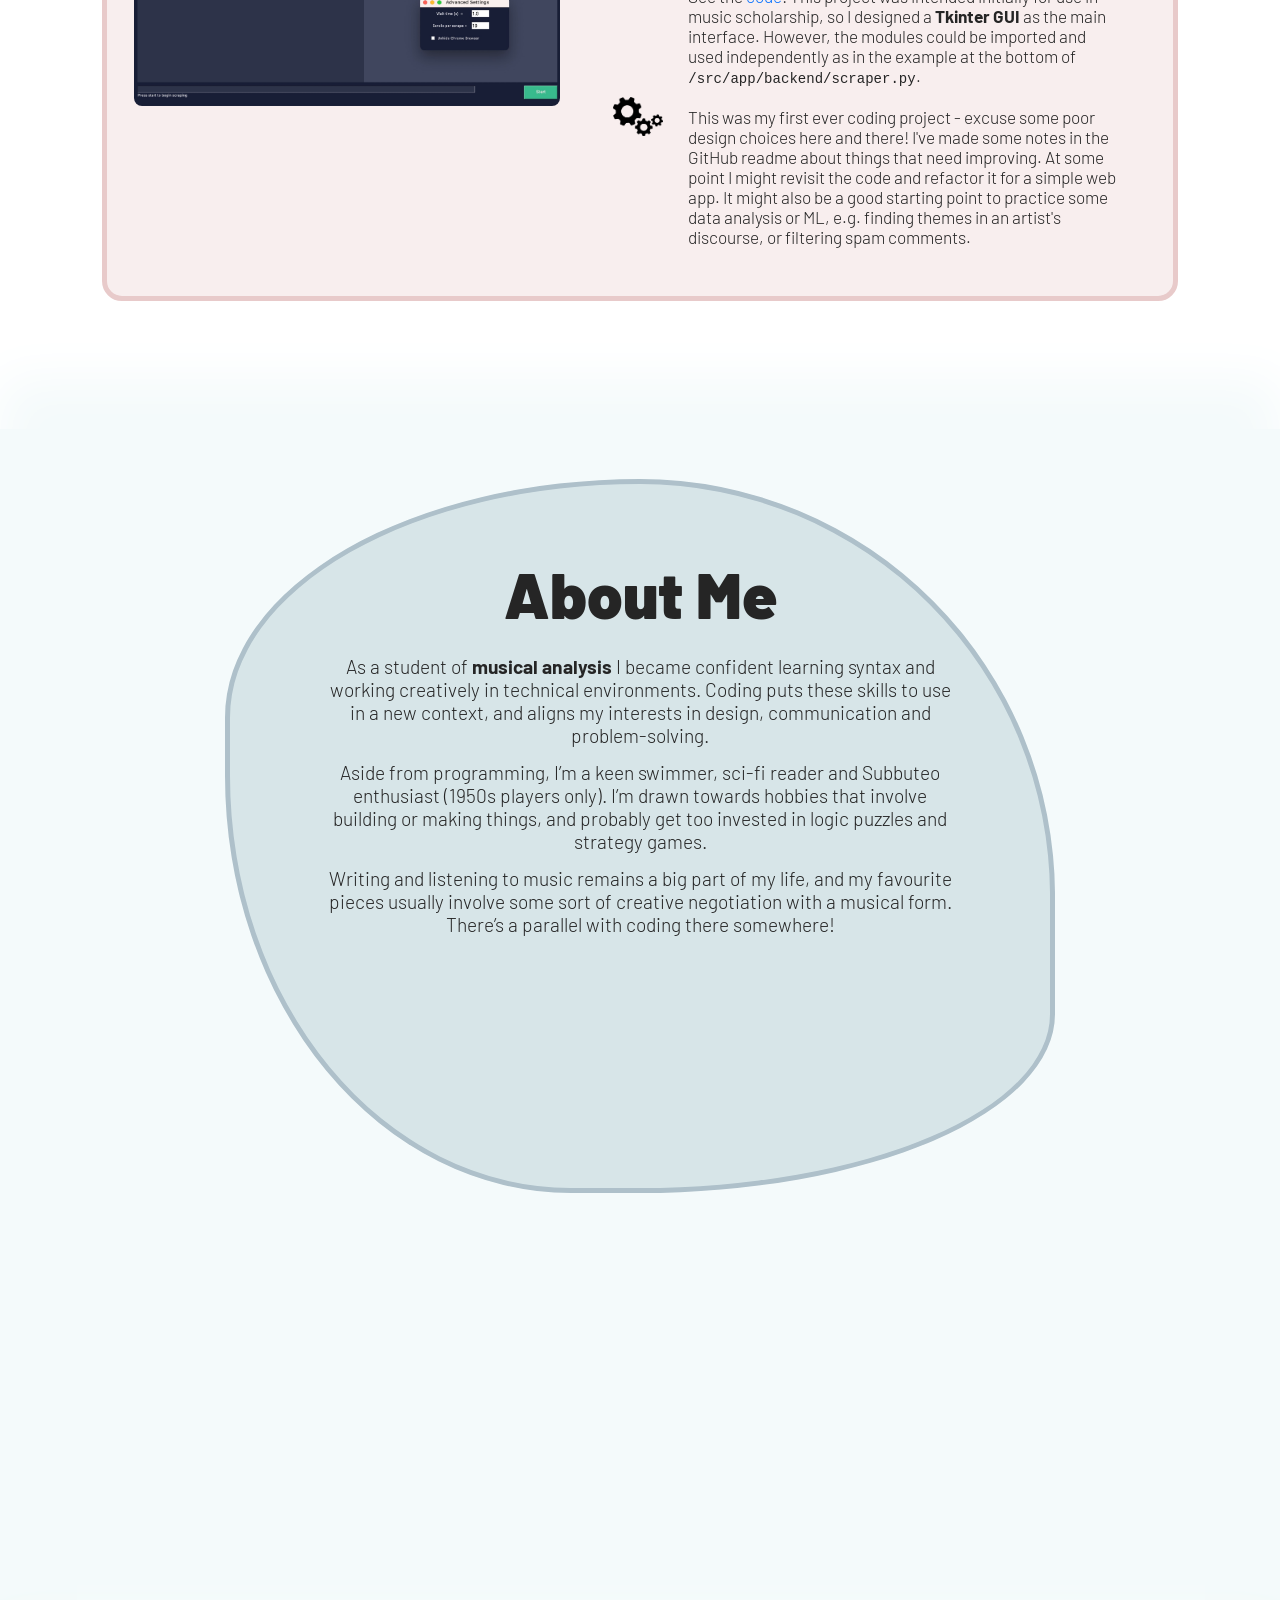
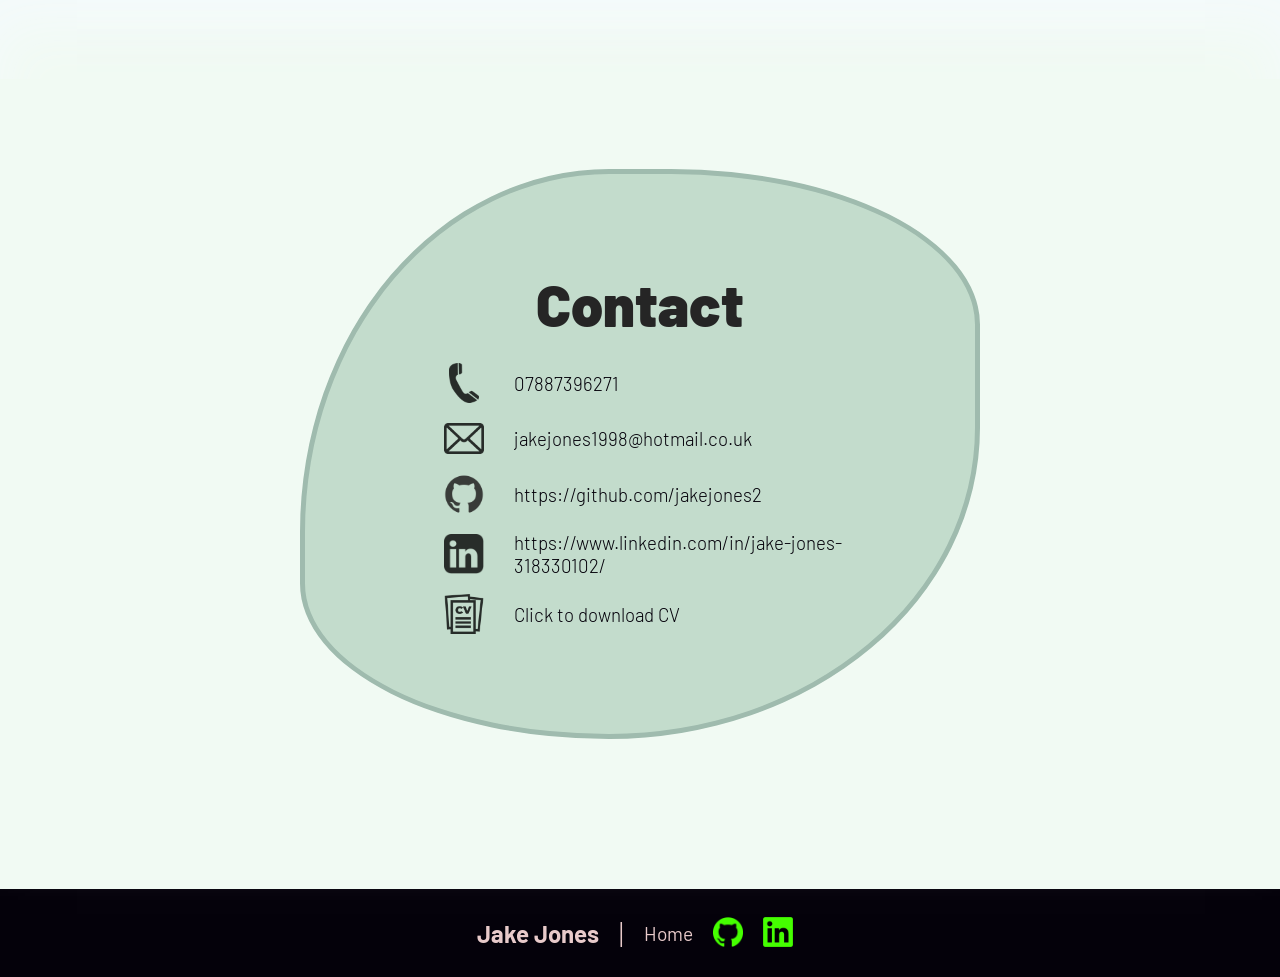
==== commit da67b2df: "add target blank to most a tags" ====
--- a/index.html
+++ b/index.html
@@ -17,8 +17,8 @@
                 <a href='#contact' class="nav-button">Contact</a>
                 <a href='#projects' class="nav-button">Projects</a>
                 <a href='#about-me' class="nav-button">About</a>
-                <a href="https://github.com/jakejones2"><img id='github-link' class="small-logo" src="./media/logos/github.png"></a>
-                <a href="https://www.linkedin.com/in/jake-jones-318330102/"><img id='github-link' class="small-logo" src="./media/logos/linkedin.png"></a>
+                <a href="https://github.com/jakejones2" target="_blank"><img id='github-link' class="small-logo" src="./media/logos/github.png"></a>
+                <a href="https://www.linkedin.com/in/jake-jones-318330102/" target="_blank"><img id='github-link' class="small-logo" src="./media/logos/linkedin.png"></a>
             </div>
         </header>
         <main>
@@ -36,14 +36,14 @@
                 <section id="mini-bio">
                     <h2 id="welcome">Hello!</h2>
                     <img id="profile-pic" src="./media/pp1.jpeg">
-                    <p id="intro">I'm a recent graduate of the <a href="https://northcoders.com/">Northcoders</a> bootcamp working with Python and Javascript/Typescript.<br><br><span class="extra-intro">Take a look at some of the things I've been building and check out the code on my <a href="https://github.com/jakejones2">GitHub</a>. I'm always looking to improve, so please get in touch with your suggestions!</span></p></section>
+                    <p id="intro">I'm a recent graduate of the <a href="https://northcoders.com/" target="_blank">Northcoders</a> bootcamp working with Python and Javascript/Typescript.<br><br><span class="extra-intro">Take a look at some of the things I've been building and check out the code on my <a href="https://github.com/jakejones2" target="_blank">GitHub</a>. I'm always looking to improve, so please get in touch with your suggestions!</span></p></section>
                 <div id="previous"></div>
                 <section id="portfolio">
                     <article id='mates-rate-proj-mini' class="project-mini">
                         <img class="project-img-mini" src="./media/matesrate.png">
                         <div class="project-mini-info">
                             <h3 class="project-title-mini"><i>Mates Rate</i><span class="date">&nbsp; (Apr 23-)</span></h3>
-                            <p class="project-mini-description">Online multiplayer game where you rate your friends and famous people in funny categories. <span class="extra">Built with <a href="https://channels.readthedocs.io/en/latest/">Django Channels</a> and deployed on AWS.<br><br></span> See more <a href="#mates-rate-proj">here.</a></p> 
+                            <p class="project-mini-description">Online multiplayer game where you rate your friends and famous people in funny categories. <span class="extra">Built with <a href="https://channels.readthedocs.io/en/latest/" target="_blank">Django Channels</a> and deployed on AWS.<br><br></span> See more <a href="#mates-rate-proj">here.</a></p> 
                         </div>
                     </article>
                     <article id='swim-wild-proj-mini' class="project-mini">
@@ -123,7 +123,7 @@
                             <p class="project-para headline">This is an example implementation of an <b>e-commerce website</b> that I'm currently building for an artist. The business is pending, so for now you'll have to make do with <a class="project-anchor" href="https://www.jude-connolly.co.uk/" target="_blank">this demo</a> with fake products (don't worry - the stripe checkout isn't accepting live payments!)</p>
                             <div class="project-description">
                                 <img src="./media/logos/question.png" class="question-logo">
-                                <p class="project-para info">View products organised relationally as the intersection of formats (prints, postcards etc.) and art pieces. Visit <a class="project-anchor" href="https://www.jude-connolly.co.uk/admin">/admin</a> (and use the password 'admin') to see the <b>custom CMS.</b> Send messages and buy products, receiving automated receipts and acknowledgements via email.</p>
+                                <p class="project-para info">View products organised relationally as the intersection of formats (prints, postcards etc.) and art pieces. Visit <a class="project-anchor" href="https://www.jude-connolly.co.uk/admin" target="_blank">/admin</a> (and use the password 'admin') to see the <b>custom CMS.</b> Send messages and buy products, receiving automated receipts and acknowledgements via email.</p>
                             </div>
                             <div class="project-tech">
                                 <img class="cogs-logo" src="./media/logos/cogs.png">
@@ -141,7 +141,7 @@
                         <div class="project-info" id="swil-wild-proj-info">
                             <h2 class="project-title"><i>Swim Wild</i></h2>
                             <h3 class="project-subtitle">Javascript <b>&nbsp;·&nbsp;</b> React Native <b>&nbsp;·&nbsp;</b> Express.js &nbsp;&nbsp;|&nbsp;&nbsp; Sep 23</h3>
-                            <p class="project-para headline">Swim Wild is a mobile app for the emerging trend of wild swimming, planned and built in under two weeks as the culmination of the Northcoders Bootcamp. See a demo <a class='project-anchor' href="https://youtu.be/Ijmxn4ugKPQ">here!</a></p>
+                            <p class="project-para headline">Swim Wild is a mobile app for the emerging trend of wild swimming, planned and built in under two weeks as the culmination of the Northcoders Bootcamp. See a demo <a class='project-anchor' href="https://youtu.be/Ijmxn4ugKPQ" target="_blank">here!</a></p>
                             <div class="project-description">
                                 <img src="./media/logos/question.png" class="question-logo">
                                 <p class="project-para info">Swim Wild provides a blend of user generated and <b>web-scraped</b> content to inform users about nearby swimmings spots, their features, and safety considerations. Users can create new locations, track and see data about their swim history, upload pictures and reviews, see nearby locations on a map, and receive realtime updates on hydrology and weather information from our network of APIs.</p>
@@ -157,14 +157,14 @@
                         <div class="project-info" id="mates-rate-proj-info">
                             <h2 class="project-title"><i>Mates Rate</i> Web Game</h2>
                             <h3 class="project-subtitle">Python <b>&nbsp;·&nbsp;</b> Django Channels <b>&nbsp;·&nbsp;</b> AWS &nbsp;&nbsp;|&nbsp;&nbsp; Apr 23 - Present</h3>
-                            <p class="project-para headline">My most recent and developed Python project - an online multiplayer game built with <a class='project-anchor' href="https://channels.readthedocs.io/en/latest/">Django Channels</a>. Click <a class='project-anchor' href="https://matesrate.net">here</a> to play now!</p>
+                            <p class="project-para headline">My most recent and developed Python project - an online multiplayer game built with <a class='project-anchor' href="https://channels.readthedocs.io/en/latest/" target="_blank">Django Channels</a>. Click <a class='project-anchor' href="https://matesrate.net" target="_blank">here</a> to play now!</p>
                             <div class="project-description">
                                 <img src="./media/logos/question.png" class="question-logo">
                                 <p class="project-para info">Join or host a game with friends, and then take turns submitting <b>characters</b> or a <b>category</b>. Players vote on each character's performance in the chosen category, and the player whose character scores the highest overall wins. Supposed to be a fun game encouraging debate and out-of-the-box thinking!</p>
                             </div>
                             <div class="project-tech">
                                 <img class="cogs-logo" src="./media/logos/cogs.png">
-                                <p class="project-para info">Code is available <a class='project-anchor' href="https://github.com/jakejones2/mates-rate">here</a> on GitHub. The app employs <b>websockets</b> for real-time interactivity; frontend using vanilla js/css, backend using python async/await, postgres, redis, Google Custom Search API, daphne/gunicorn servers. Unit testing with unittest, end-to-end testing with multiple instances of Selenium to simulate multiplayer gameplay. Type-checked with mypy, and deployed on <b>AWS</b> with Elastic Beanstalk, ElastiCache, RDS and Route 53. Logo and design the author's own.</p>
+                                <p class="project-para info">Code is available <a class='project-anchor' href="https://github.com/jakejones2/mates-rate" target="_blank">here</a> on GitHub. The app employs <b>websockets</b> for real-time interactivity; frontend using vanilla js/css, backend using python async/await, postgres, redis, Google Custom Search API, daphne/gunicorn servers. Unit testing with unittest, end-to-end testing with multiple instances of Selenium to simulate multiplayer gameplay. Type-checked with mypy, and deployed on <b>AWS</b> with Elastic Beanstalk, ElastiCache, RDS and Route 53. Logo and design the author's own.</p>
                             </div>
                         </div>
                         <img class="project-img" src="./media/matesrate.png">
@@ -175,14 +175,14 @@
                         <div class="project-info" id="daily-express-proj-info">
                             <h2 class="project-title"><i>Daily Express.js</i></h2>
                             <h3 class="project-subtitle">Typescript <b>&nbsp;·&nbsp;</b> React &nbsp;&nbsp;|&nbsp;&nbsp; Sep 23 - Oct 23</h3>
-                            <p class="project-para headline">This is the front-end website for my <a class="project-anchor" href="#articles-api-proj">Articles API</a> built with <b>React</b> and <b>Vite</b>.</a> Click <a class='project-anchor' href="https://nc-news-68e5d5.netlify.app/">here</a> to explore the site!</p>
+                            <p class="project-para headline">This is the front-end website for my <a class="project-anchor" href="#articles-api-proj">Articles API</a> built with <b>React</b> and <b>Vite</b>.</a> Click <a class='project-anchor' href="https://nc-news-68e5d5.netlify.app/" target="_blank">here</a> to explore the site!</p>
                             <div class="project-description">
                                 <img src="./media/logos/question.png" class="question-logo">
                                 <p class="project-para info">Browse the main feed without logging in. Filter and scroll through <b>article preview cards</b>, clicking on the title or image to access the full article and its <b>comments</b>. You can also click on users to view their <b>profile</b> and see what they have been up to! To vote, post comments, create articles and more, <b>log in</b> or <b>sign up</b>.</p>
                             </div>
                             <div class="project-tech">
                                 <img class="cogs-logo" src="./media/logos/cogs.png">
-                                <p class="project-para info">Code is available <a class='project-anchor' href="https://github.com/jakejones2/nc-news-app">here</a> on GitHub. The app is written using custom and composed <b>functional</b> components, <b>JSX templating</b> and <b>SASS</b> CSS following BEM standards. State, effect and context <b>hooks</b> achieve UI interactivity, modular loading, optimistic rendering, and a hybrid pagination/infinite scrolling system. Routing, navigation and URL search params are implemented with <b>React Router v6</b>, and responsive CSS via flex and media queries.</p>
+                                <p class="project-para info">Code is available <a class='project-anchor' href="https://github.com/jakejones2/nc-news-app" target="_blank">here</a> on GitHub. The app is written using custom and composed <b>functional</b> components, <b>JSX templating</b> and <b>SASS</b> CSS following BEM standards. State, effect and context <b>hooks</b> achieve UI interactivity, modular loading, optimistic rendering, and a hybrid pagination/infinite scrolling system. Routing, navigation and URL search params are implemented with <b>React Router v6</b>, and responsive CSS via flex and media queries.</p>
                             </div>
                         </div>
                     </article>
@@ -191,14 +191,14 @@
                         <div class="project-info" id="articles-api-proj-info">
                             <h2 class="project-title">Articles API</h2>
                             <h3 class="project-subtitle">Javascript <b>&nbsp;·&nbsp;</b> Express.js <b>&nbsp;·&nbsp;</b> Postgres &nbsp;&nbsp;|&nbsp;&nbsp; Aug 23 </h3>
-                            <p class="project-para headline"><b>RESTful API</b> that lets you store and retrieve json data for a news/social media website. Visit the <a href="https://github.com/jakejones2/articles-api" class="project-anchor">GitHub readme</a>, and then have a go <a href="https://articles-api-zepx.onrender.com/api" class="project-anchor">here</a>!</p>
+                            <p class="project-para headline"><b>RESTful API</b> that lets you store and retrieve json data for a news/social media website. Visit the <a href="https://github.com/jakejones2/articles-api" target="_blank" class="project-anchor">GitHub readme</a>, and then have a go <a href="https://articles-api-zepx.onrender.com/api" target="_blank" class="project-anchor">here</a>!</p>
                             <div class="project-description">
                                 <img src="./media/logos/question.png" class="question-logo">
                                 <p class="project-para info">Read through articles, categories and users, and then log in to create, delete or vote for content. Filter results with queries and sorting.</p>
                             </div>
                             <div class="project-tech">
                                 <img class="cogs-logo" src="./media/logos/cogs.png">
-                                <p class="project-para info">Uses Express.js and postgres, with pg-format + raw SQL for seeding and interacting with db. Implemented <b>authorisation middleware</b> with refresh/access JWTs and password hashing/salting. Built using <b>TDD</b> with <a href="https://jestjs.io/docs/" class="project-anchor">jest</a>. Deployed with Render and ElephantSQL, implemented <b>CI/CD</b> with GitHub Actions and pre-commit testing with Husky.</p>
+                                <p class="project-para info">Uses Express.js and postgres, with pg-format + raw SQL for seeding and interacting with db. Implemented <b>authorisation middleware</b> with refresh/access JWTs and password hashing/salting. Built using <b>TDD</b> with <a href="https://jestjs.io/docs/" target="_blank" class="project-anchor">jest</a>. Deployed with Render and ElephantSQL, implemented <b>CI/CD</b> with GitHub Actions and pre-commit testing with Husky.</p>
                             </div>
                         </div>
                         <img class="project-img" src="./media/articles-api.jpeg">
@@ -209,14 +209,14 @@
                         <div class="project-info" id="coup-proj-info">
                             <h2 class="project-title">In progress: Reinforcement Learning with <i>Coup</i></h2>
                             <h3 class="project-subtitle">Python <b>&nbsp;·&nbsp;</b> PettingZoo <b>&nbsp;·&nbsp;</b> TensorFlow &nbsp;&nbsp;|&nbsp;&nbsp; Oct 23 </h3>
-                            <p class="project-para headline">First attempt at Machine Learning! Training a Keras model to play the card game <a href="https://www.ultraboardgames.com/coup/game-rules.php" class="project-anchor">Coup</a>. See the work-in-progress repo <a href="https://github.com/jakejones2/coup-RL" class="project-anchor">here.</a></p>
+                            <p class="project-para headline">First attempt at Machine Learning! Training a Keras model to play the card game <a href="https://www.ultraboardgames.com/coup/game-rules.php" target="_blank" class="project-anchor">Coup</a>. See the work-in-progress repo <a href="https://github.com/jakejones2/coup-RL" target="_blank" class="project-anchor">here.</a></p>
                             <div class="project-description">
                                 <img src="./media/logos/question.png" class="question-logo">
                                 <p class="project-para info">Watch the computer play the game with random actions by running the file <code>random_policy.py</code>.<br><br> The main challenge when building the environment was figuring out how to enable the correct turn-based play; the PettingZoo AEC api was unsuitable because players can 'interrupt' at any moment and block or counter certain actions. My solution utilises the Parallel API (where players make moves simultaneously) along with <b>action masking</b> to force players into a move order that can change depending on game events.</p>
                             </div>
                             <div class="project-tech">
                                 <img class="cogs-logo" src="./media/logos/cogs.png">
-                                <p class="project-para info">Check out <a href="https://pettingzoo.farama.org/" class="project-anchor">PettingZoo</a> for more information on multi-agent Gymnasium environments, and <a href="https://docs.ray.io/en/latest/rllib/index.html" class="project-anchor">RLlib</a> for training. Best policy so far performs about twice as well as a random agent, winning 55.1% of games (n = 4000) against 3 other players making random decisions (would normally expect 25% win rate).</p>
+                                <p class="project-para info">Check out <a href="https://pettingzoo.farama.org/" target="_blank" class="project-anchor">PettingZoo</a> for more information on multi-agent Gymnasium environments, and <a href="https://docs.ray.io/en/latest/rllib/index.html" target="_blank" class="project-anchor">RLlib</a> for training. Best policy so far performs about twice as well as a random agent, winning 55.1% of games (n = 4000) against 3 other players making random decisions (would normally expect 25% win rate).</p>
                             </div>
                         </div>
                     </article>
@@ -225,10 +225,10 @@
                         <div class="project-info" id="baby-names-proj-info">
                             <h2 class="project-title"><i>Historical UK Baby Names</i></h2>
                             <h3 class="project-subtitle">Javascript <b>&nbsp;·&nbsp;</b> React <b>&nbsp;·&nbsp;</b> CSS &nbsp;&nbsp;|&nbsp;&nbsp; Aug 23 </h3>
-                            <p class="project-para headline">My first react project! <a href="https://github.com/jakejones2/name-generator" class="project-anchor">Very simple code</a> but taught me a lot about components/state etc. Watch this space for bigger React builds!</p>
-                            <div class="project-description">
-                                <img src="./media/logos/question.png" class="question-logo">
-                                <p class="project-para info">View the <a class='project-anchor' href="https://name-generator-i5r3.onrender.com/">site</a>, and choose baby names from throughout the twentieth century. Even has <b>twins</b> mode and <b>sound effects</b>....</p>
+                            <p class="project-para headline">My first react project! <a href="https://github.com/jakejones2/name-generator" target="_blank" class="project-anchor">Very simple code</a> but taught me a lot about components/state etc. Watch this space for bigger React builds!</p>
+                            <div class="project-description">
+                                <img src="./media/logos/question.png" class="question-logo">
+                                <p class="project-para info">View the <a class='project-anchor' href="https://name-generator-i5r3.onrender.com/" target="_blank">site</a>, and choose baby names from throughout the twentieth century. Even has <b>twins</b> mode and <b>sound effects</b>....</p>
                             </div>
                             <div class="project-tech">
                                 <img class="cogs-logo" src="./media/logos/cogs.png">
@@ -243,14 +243,14 @@
                         <div class="project-info" id="animals-proj-info">
                             <h2 class="project-title"><i>Do You Know Your Animals?</i></h2>
                             <h3 class="project-subtitle">Javascript <b>&nbsp;·&nbsp;</b> Express.js &nbsp;&nbsp;|&nbsp;&nbsp; Aug 23 </h3>
-                            <p class="project-para headline">I was practicing DOM manipulation and using <b>audio</b> in js, and ended up with <a href="https://animal-game.onrender.com/" class="project-anchor">this game</a> which turned out to be surprisingly hard.</p>
+                            <p class="project-para headline">I was practicing DOM manipulation and using <b>audio</b> in js, and ended up with <a href="https://animal-game.onrender.com/" target="_blank" class="project-anchor">this game</a> which turned out to be surprisingly hard.</p>
                             <div class="project-description">
                                 <img src="./media/logos/question.png" class="question-logo">
                                 <p class="project-para info">Listen to the sounds and then try to click the animals in the right order. Even the smallest thought causes you to fail. A challenge for those with an obtrusive inner monologue.</p>
                             </div>
                             <div class="project-tech">
                                 <img class="cogs-logo" src="./media/logos/cogs.png">
-                                <p class="project-para info">There's nothing unusual or impressive in the code, but feel free to <a href="https://github.com/jakejones2/animal-game" class="project-anchor">have a look</a> anyway. It's another free-tier Render deployment, so apologies if the initial load takes a while...</p>
+                                <p class="project-para info">There's nothing unusual or impressive in the code, but feel free to <a href="https://github.com/jakejones2/animal-game" target="_blank" class="project-anchor">have a look</a> anyway. It's another free-tier Render deployment, so apologies if the initial load takes a while...</p>
                             </div>
                         </div>
                     </article>
@@ -259,7 +259,7 @@
                         <div class="project-info" id="problem-solving-proj-info">
                             <h2 class="project-title">Misc Problem Solving</h2>
                             <h3 class="project-subtitle">Javascript <b>&nbsp;·&nbsp;</b> Jest &nbsp;&nbsp;|&nbsp;&nbsp; Jul 23</h3>
-                            <p class="project-para headline">Just a collection of problems I've enjoyed solving over the last few months. Have a look at the <a href="https://github.com/jakejones2/problem-solving" class="project-anchor">repo</a>!</p>
+                            <p class="project-para headline">Just a collection of problems I've enjoyed solving over the last few months. Have a look at the <a href="https://github.com/jakejones2/problem-solving" target="_blank" class="project-anchor">repo</a>!</p>
                             <div class="project-description">
                                 <img src="./media/logos/question.png" class="question-logo">
                                 <p class="project-para info">Personal highlight was the <b>Boggle</b> problem - write a function that evaluates whether a word is valid on a given boggle board.</p>
@@ -284,7 +284,7 @@
                             </div>
                             <div class="project-tech">
                                 <img class="cogs-logo" src="./media/logos/cogs.png">
-                                <p class="project-para info">See the <a class='project-anchor' href="https://github.com/jakejones2/sc-comment-scraper">code</a>! This project was intended initially for use in music scholarship, so I designed a <b>Tkinter GUI</b> as the main interface. However, the modules could be imported and used independently as in the example at the bottom of <code>/src/app/backend/scraper.py</code>.<br><br>This was my first ever coding project - excuse some poor design choices here and there! I've made some notes in the GitHub readme about things that need improving. At some point I might revisit the code and refactor it for a simple web app. It might also be a good starting point to practice some data analysis or ML, e.g. finding themes in an artist's discourse, or filtering spam comments.</p>
+                                <p class="project-para info">See the <a class='project-anchor' target="_blank" href="https://github.com/jakejones2/sc-comment-scraper">code</a>! This project was intended initially for use in music scholarship, so I designed a <b>Tkinter GUI</b> as the main interface. However, the modules could be imported and used independently as in the example at the bottom of <code>/src/app/backend/scraper.py</code>.<br><br>This was my first ever coding project - excuse some poor design choices here and there! I've made some notes in the GitHub readme about things that need improving. At some point I might revisit the code and refactor it for a simple web app. It might also be a good starting point to practice some data analysis or ML, e.g. finding themes in an artist's discourse, or filtering spam comments.</p>
                             </div>
                         </div>
                     </article>
@@ -319,9 +319,9 @@
                 <h2 class="footer-header">Jake Jones</h2>
                 <p class="vertical-bar">|</p>
                 <a href='#top' class="nav-button footer-button">Home</a>
-                <a href="https://github.com/jakejones2"><img class="small-logo footer-logo" src="./media/logos/github.png"></a>
-                <a href="https://www.linkedin.com/in/jake-jones-318330102/"><img class="small-logo footer-logo" src="./media/logos/linkedin.png"></a>
+                <a href="https://github.com/jakejones2" target="_blank"><img class="small-logo footer-logo" src="./media/logos/github.png"></a>
+                <a href="https://www.linkedin.com/in/jake-jones-318330102/" target="_blank"><img class="small-logo footer-logo" src="./media/logos/linkedin.png"></a>
             </div>
         </footer>
     </body>
-    </html>+    </html>
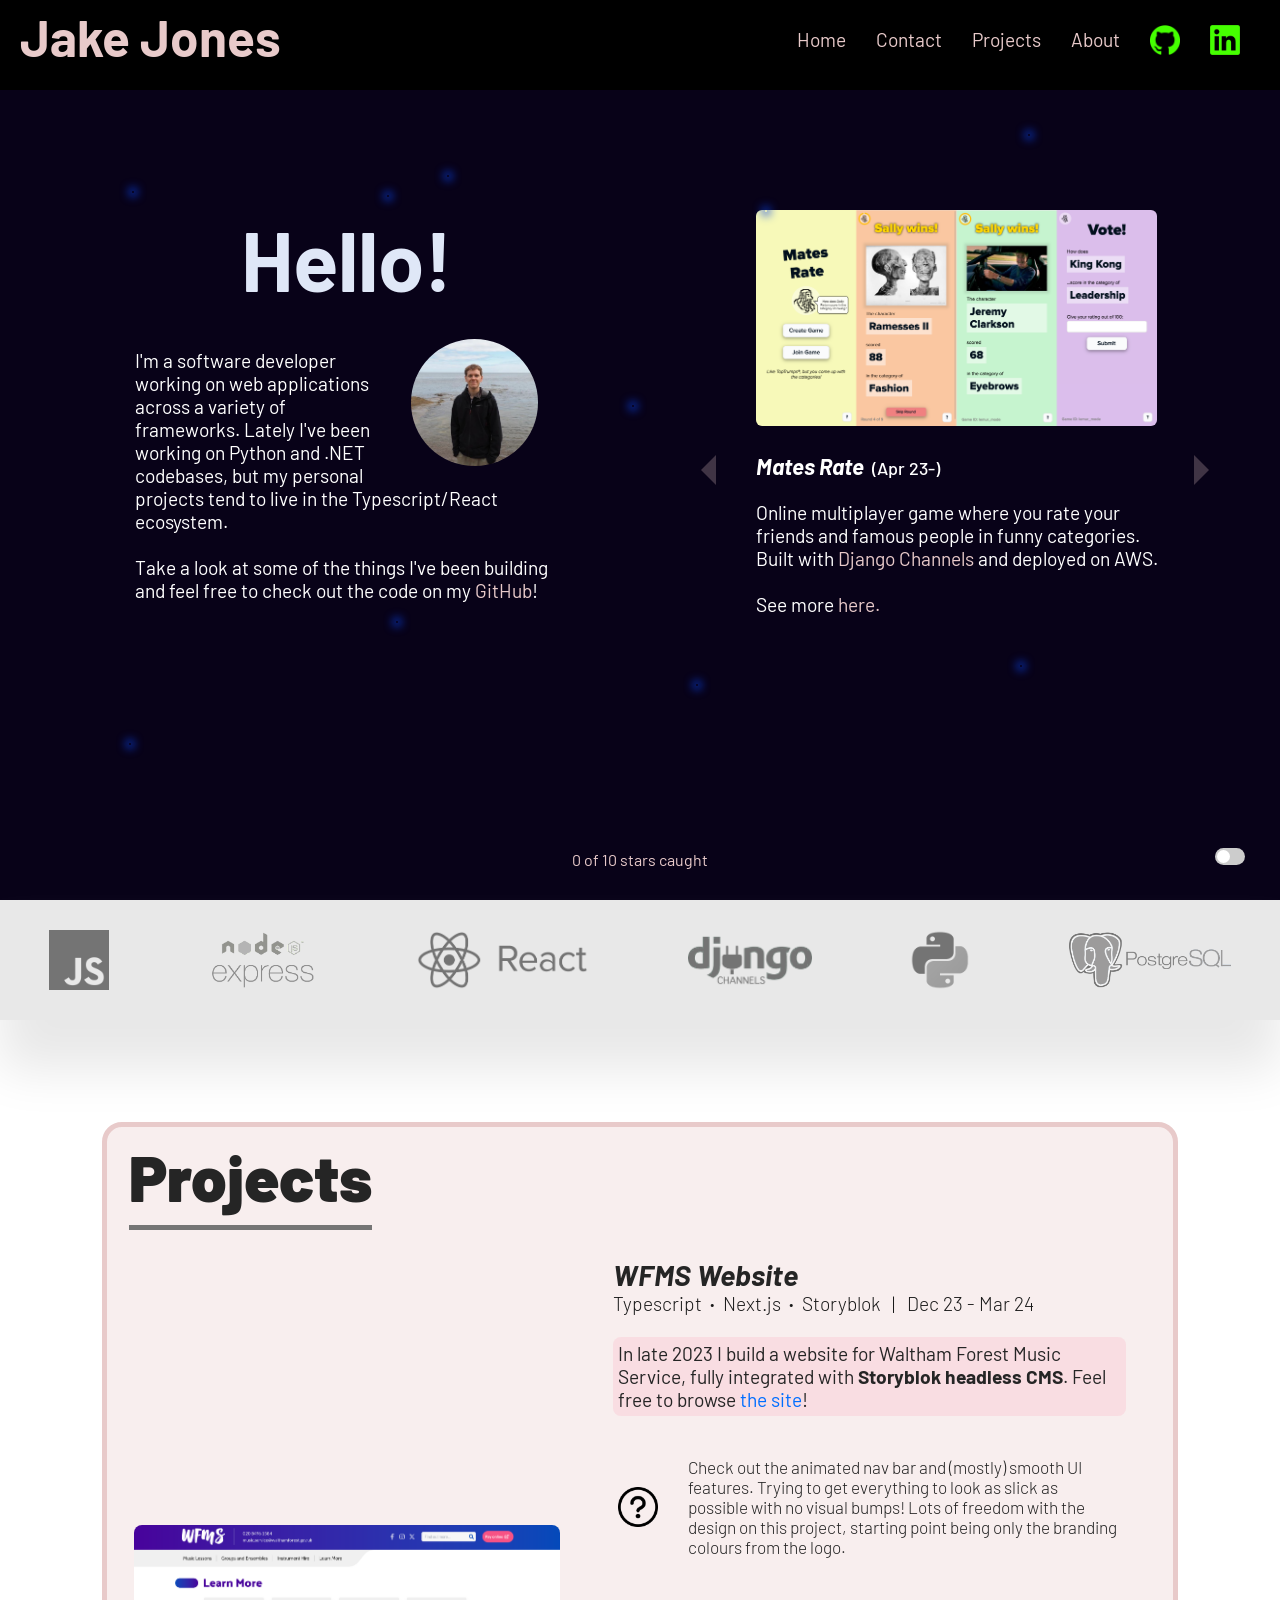
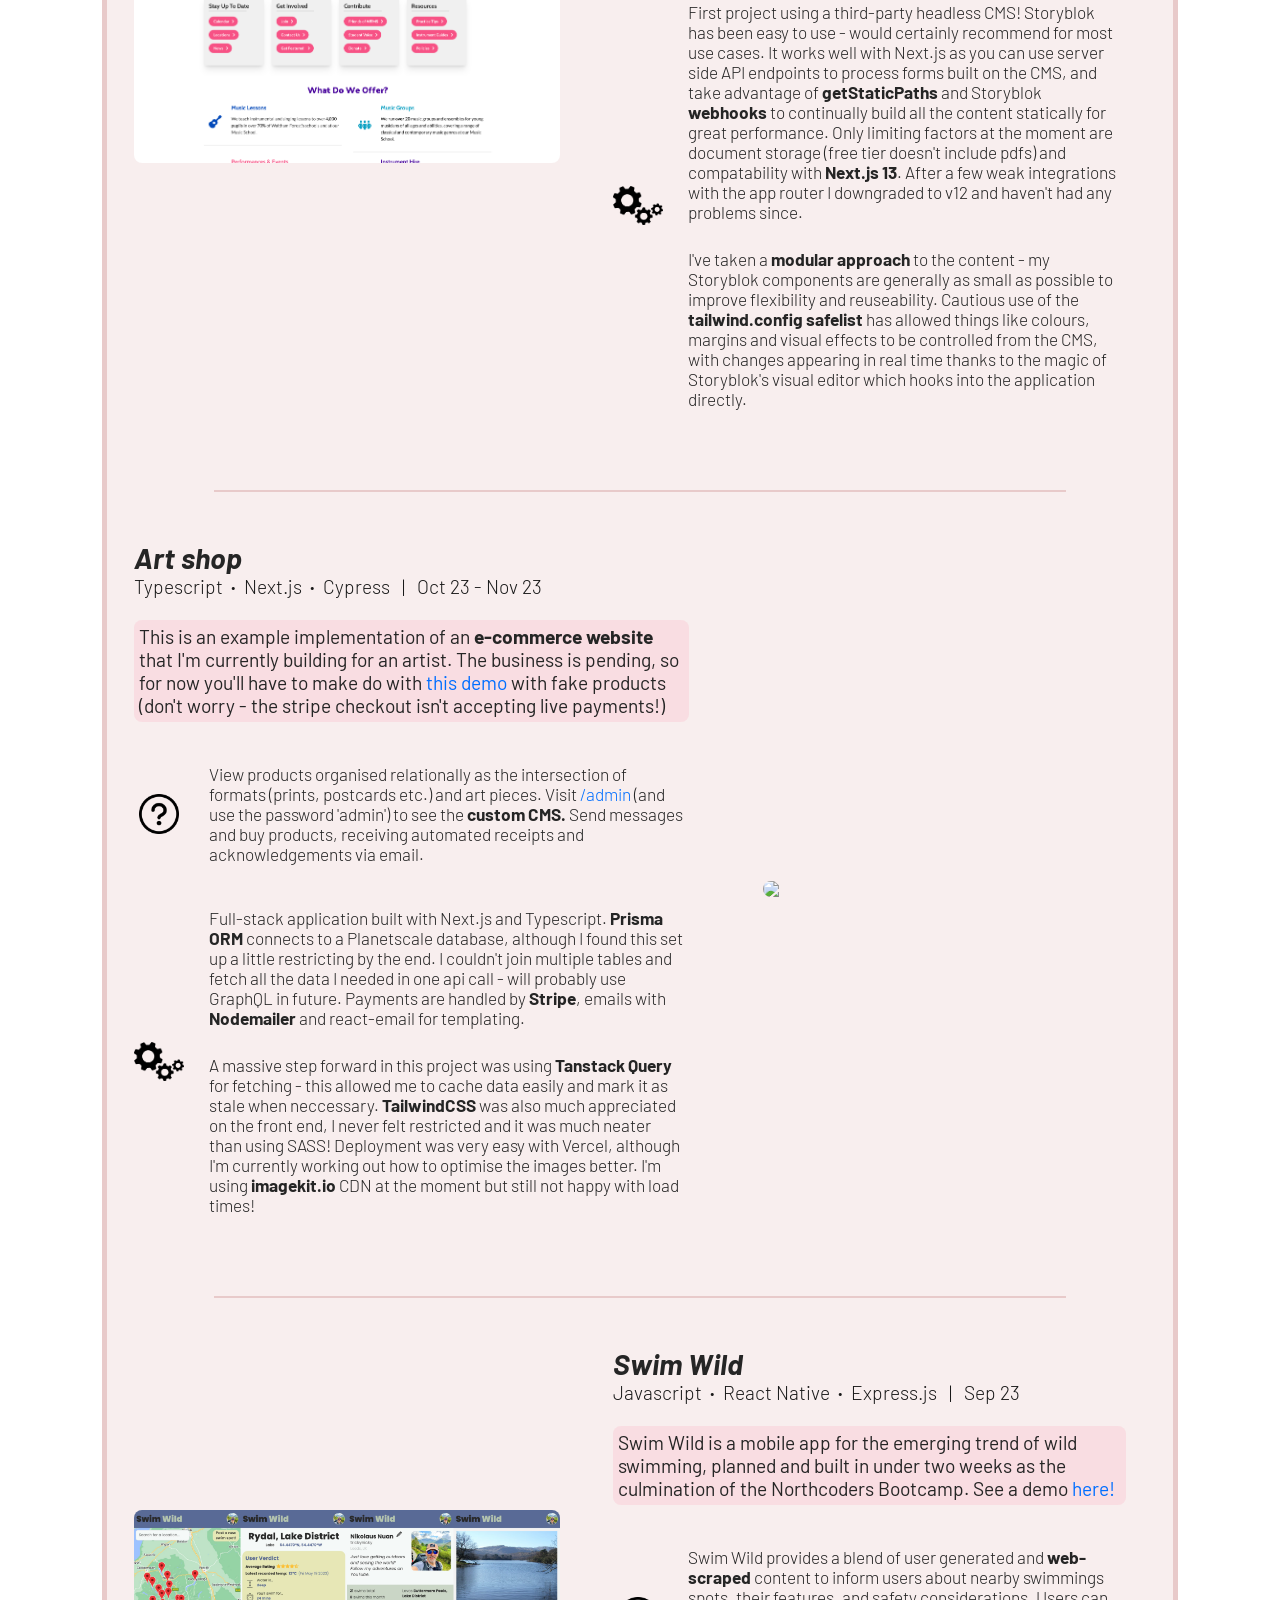
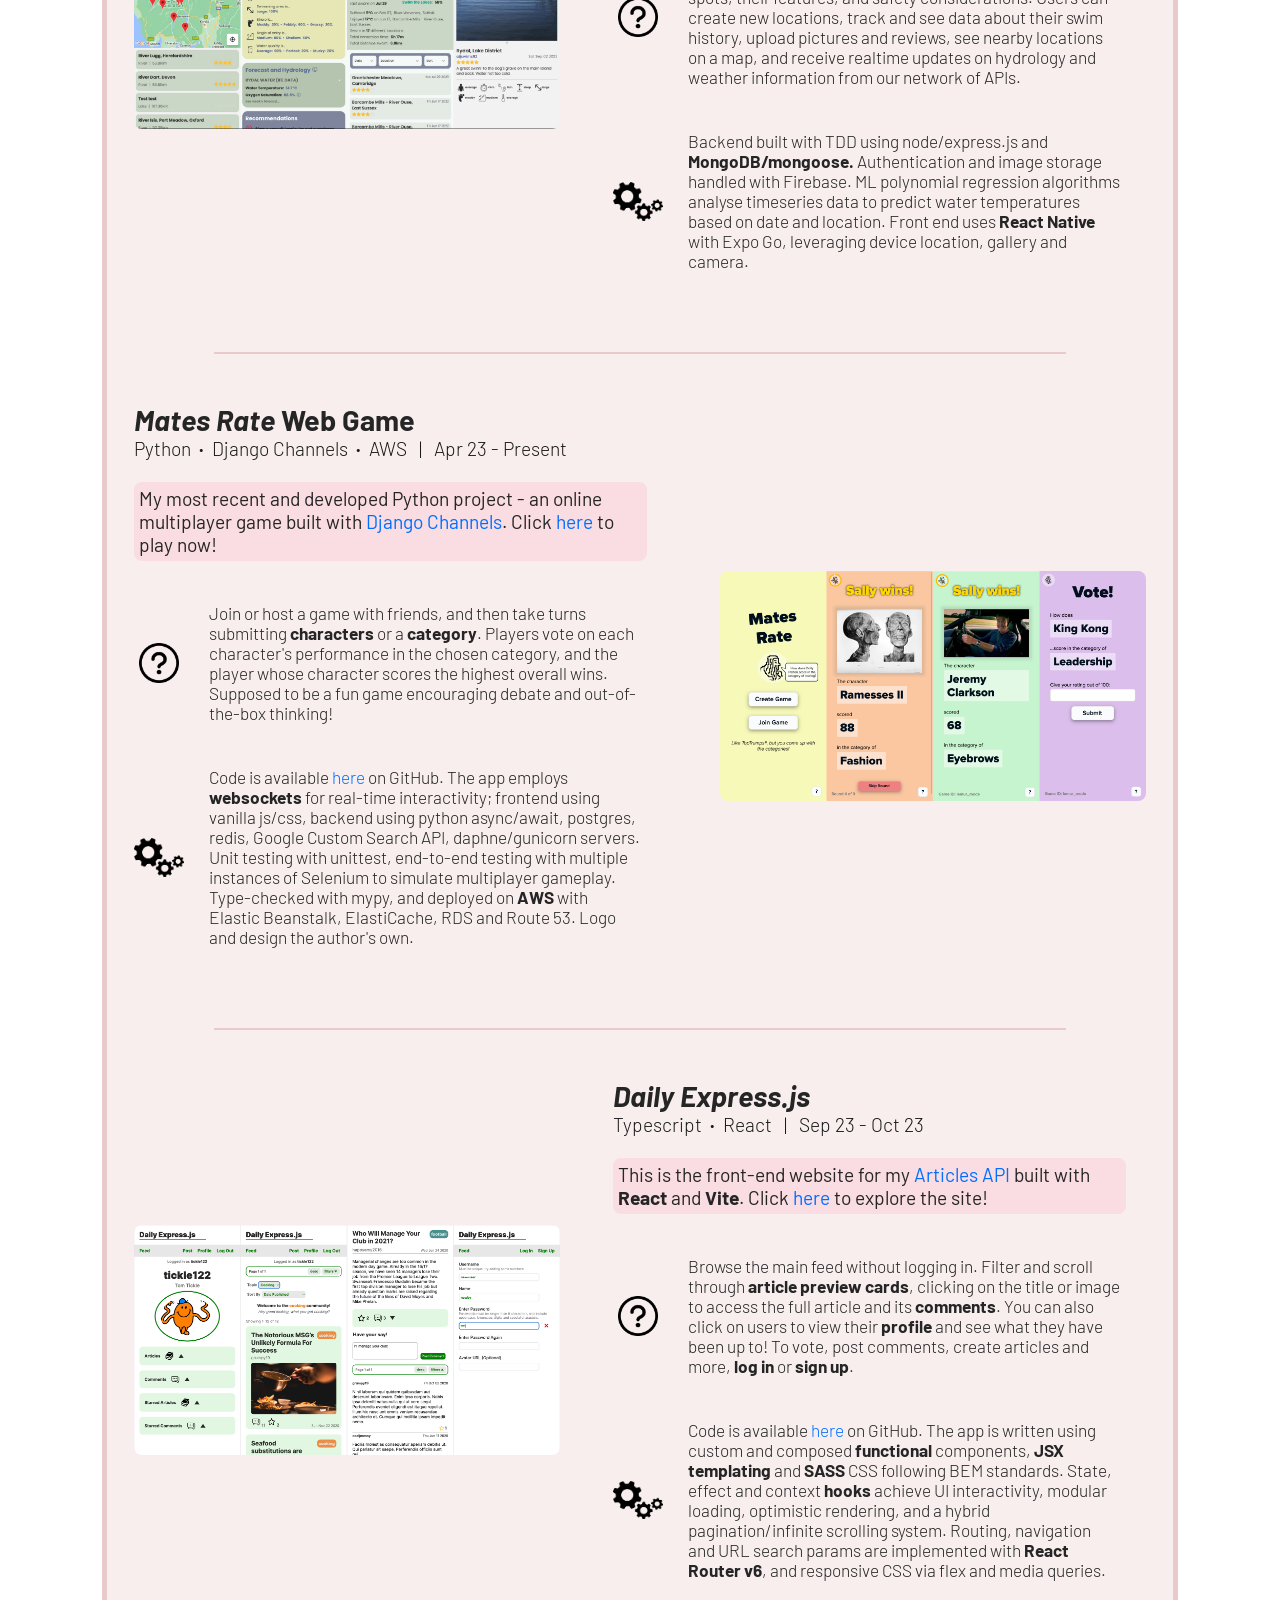
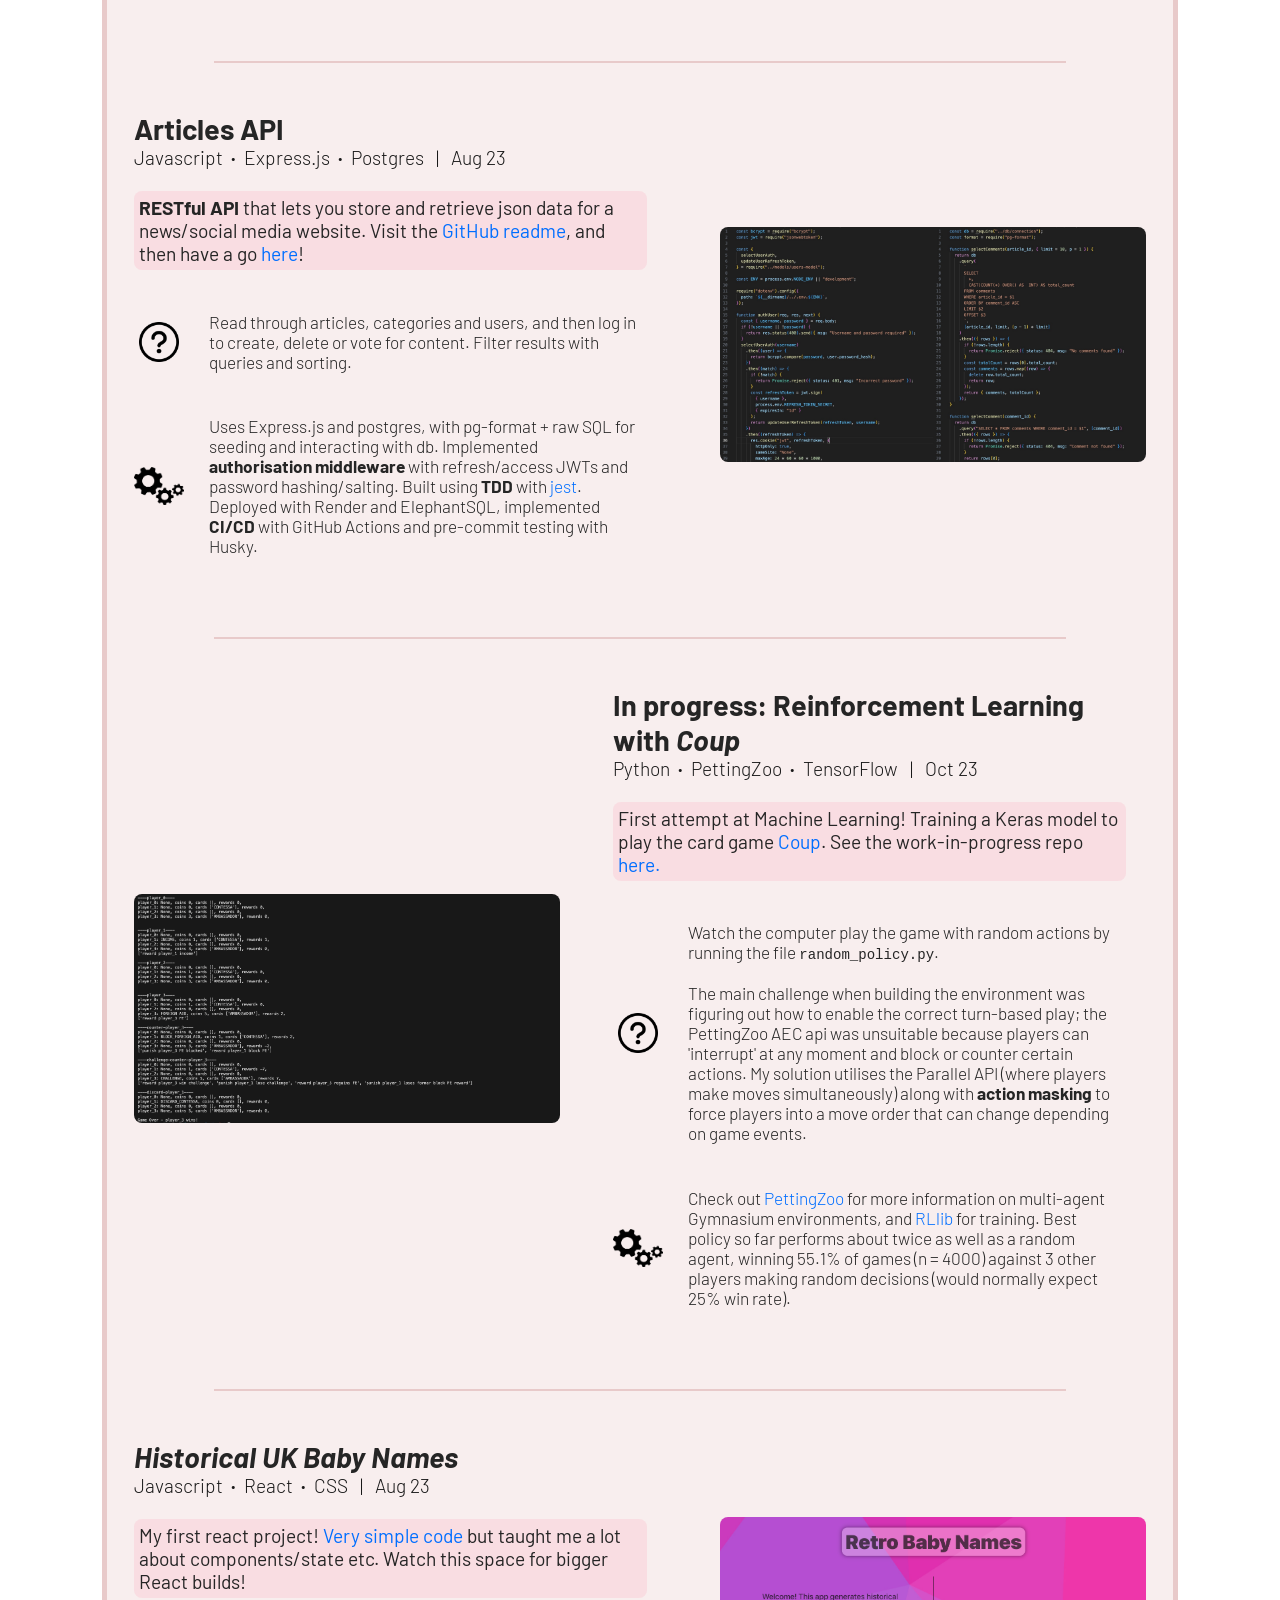
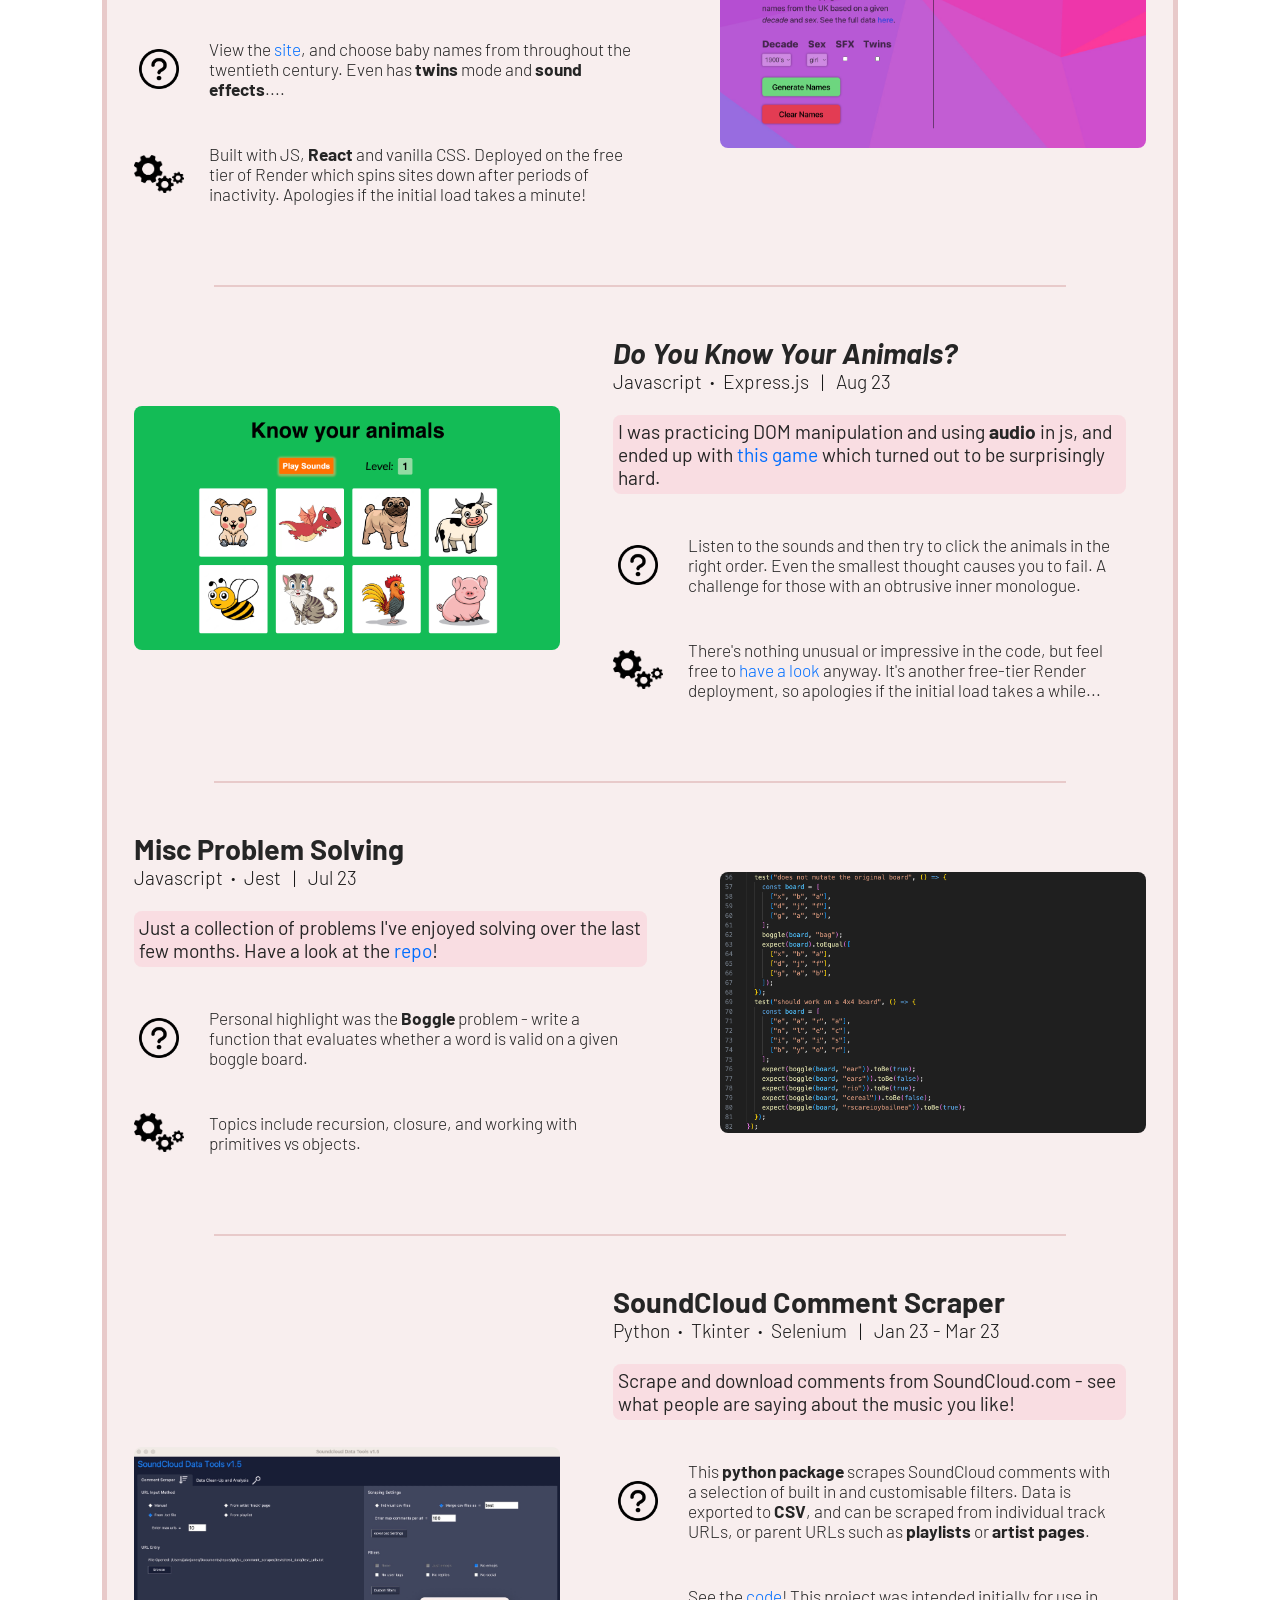
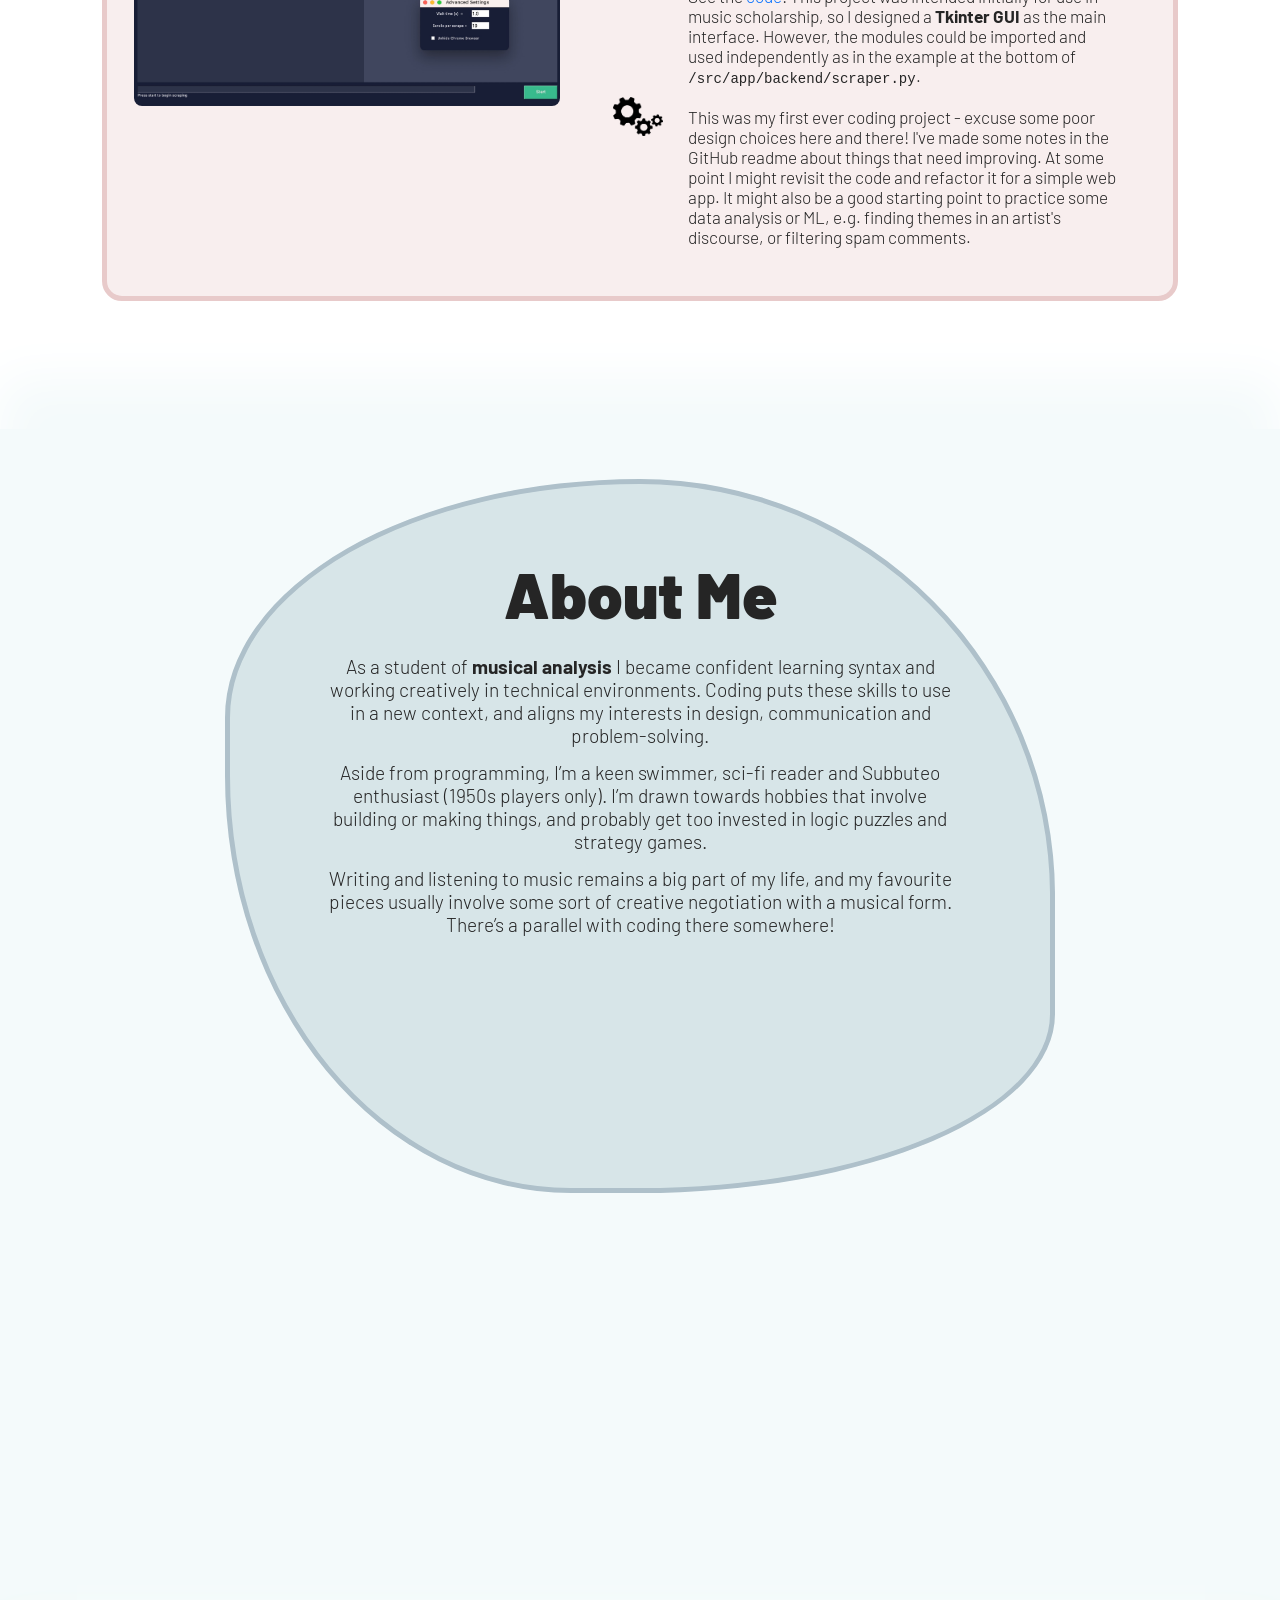
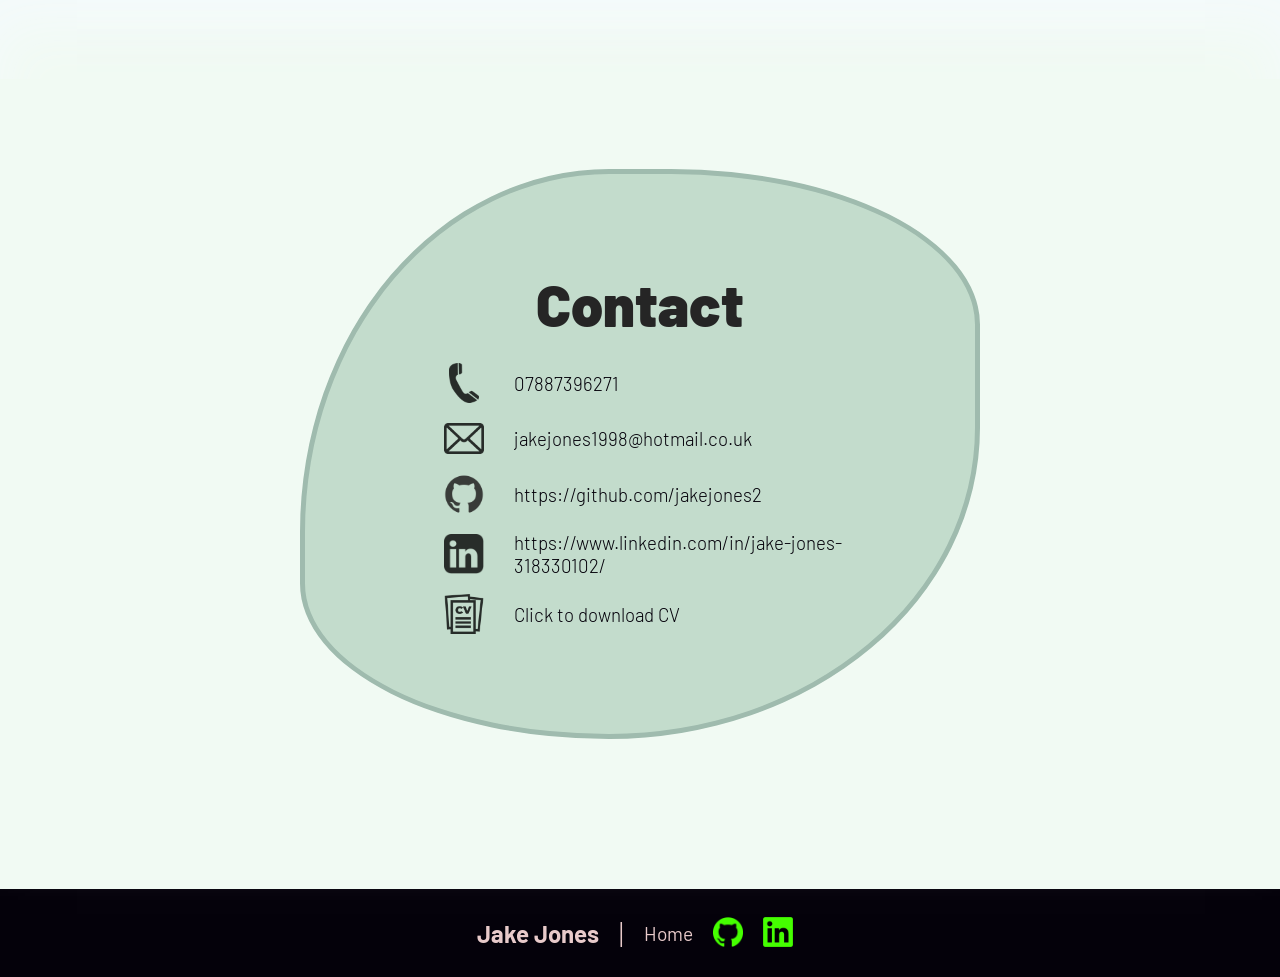
==== commit c7080df5: "update Sep 2025" ====
--- a/index.html
+++ b/index.html
@@ -36,7 +36,7 @@
                 <section id="mini-bio">
                     <h2 id="welcome">Hello!</h2>
                     <img id="profile-pic" src="./media/pp1.jpeg">
-                    <p id="intro">I'm a recent graduate of the <a href="https://northcoders.com/" target="_blank">Northcoders</a> bootcamp working with Python and Javascript/Typescript.<br><br><span class="extra-intro">Take a look at some of the things I've been building and check out the code on my <a href="https://github.com/jakejones2" target="_blank">GitHub</a>. I'm always looking to improve, so please get in touch with your suggestions!</span></p></section>
+                    <p id="intro">I'm a software developer working on web applications across a variety of frameworks. Lately I've been working on Python and .NET codebases, but my personal projects tend to live in the Typescript/React ecosystem.<br><br><span class="extra-intro">Take a look at some of the things I've been building and feel free to check out the code on my <a href="https://github.com/jakejones2" target="_blank">GitHub</a>!</span></p></section>
                 <div id="previous"></div>
                 <section id="portfolio">
                     <article id='mates-rate-proj-mini' class="project-mini">
@@ -46,6 +46,13 @@
                             <p class="project-mini-description">Online multiplayer game where you rate your friends and famous people in funny categories. <span class="extra">Built with <a href="https://channels.readthedocs.io/en/latest/" target="_blank">Django Channels</a> and deployed on AWS.<br><br></span> See more <a href="#mates-rate-proj">here.</a></p> 
                         </div>
                     </article>
+                    <article id='wfms-proj-mini' class="project-mini">
+                        <img class="project-img-mini" src="./media/wfms-mini.png">
+                        <div class="project-mini-info">
+                            <h3 class="project-title-mini"><i>WFMS Website</i><span class="date">&nbsp; (Dec 23)</span></h3>
+                            <p class="project-mini-description">Website for Waltham Forest Music Service. <span class="extra">Custom React library integrated with Storyblok headless CMS!<br><br></span> See more <a href="#wfms-proj">here.</a></p> 
+                        </div>
+                    </article>
                     <article id='swim-wild-proj-mini' class="project-mini">
                         <img class="project-img-mini" src="./media/swim-wild.png">
                         <div class="project-mini-info">
@@ -70,7 +77,7 @@
                     <article id='sc-scraper-proj-mini' class="project-mini">
                         <img class="project-img-mini" src="./media/sc_scraper.jpeg">
                         <div class="project-mini-info">
-                            <h3 class="project-title-mini">SoundCloud Comment Scraper GUI<span class="date">&nbsp; (Dec 23 - March 23)</span></h3></h3>
+                            <h3 class="project-title-mini">SoundCloud Comment Scraper GUI<span class="date">&nbsp; (Dec 23 - Mar 23)</span></h3></h3>
                             <p class="project-mini-description">Python Tkinter GUI for scraping SoundCloud comments. <span class='extra'><br><br></span> See more <a href="#sc-scraper-proj">here.</a></p>
                         </div>
                     </article>
@@ -95,12 +102,12 @@
             <section id="projects">
                 <div class="section-container" id="projects-container">
                     <h2 class="section-title" id="projects-title">Projects</h2>
-                    <article id="art-shop-proj" class="project">
+                    <article id="wfms-proj" class="project">
                         <img class="project-img" src="./media/wfms-site.png">
-                        <div class="project-info" id="art-shop-proj-info">
+                        <div class="project-info" id="wfms-proj-info">
                             <h2 class="project-title"><i>WFMS Website</i></h2>
-                            <h3 class="project-subtitle">Typescript <b>&nbsp;·&nbsp;</b> Next.js <b>&nbsp;·&nbsp;</b> Storyblok &nbsp;&nbsp;|&nbsp;&nbsp; Dec 23 - </h3>
-                            <p class="project-para headline">Currently working on a new website for Waltham Forest Music Service. Fully integrated with <b>Storyblok headless CMS</b>! Have a look at the demo <a class="project-anchor" href="https://wfmeh-website.vercel.app/" target="_blank">here...</a></p>
+                            <h3 class="project-subtitle">Typescript <b>&nbsp;·&nbsp;</b> Next.js <b>&nbsp;·&nbsp;</b> Storyblok &nbsp;&nbsp;|&nbsp;&nbsp; Dec 23 - Mar 24</h3>
+                            <p class="project-para headline">In late 2023 I build a website for Waltham Forest Music Service, fully integrated with <b>Storyblok headless CMS</b>. Feel free to browse <a class="project-anchor" href="https://www.wfmusichub.org/" target="_blank">the site</a>!</p>
                             <div class="project-description">
                                 <img src="./media/logos/question.png" class="question-logo">
                                 <p class="project-para info">Check out the animated nav bar and (mostly) smooth UI features. Trying to get everything to look as slick as possible with no visual bumps! Lots of freedom with the design on this project, starting point being only the branding colours from the logo.</p>
--- a/style.css
+++ b/style.css
@@ -396,7 +396,7 @@
 #portfolio {
   width: 35vw;
   display: grid;
-  grid-template-columns: 100% 100% 100% 100% 100%;
+  grid-template-columns: 100% 100% 100% 100% 100% 100%;
   overflow-y: auto;
   overscroll-behavior-x: contain;
   scroll-snap-type: x mandatory;
